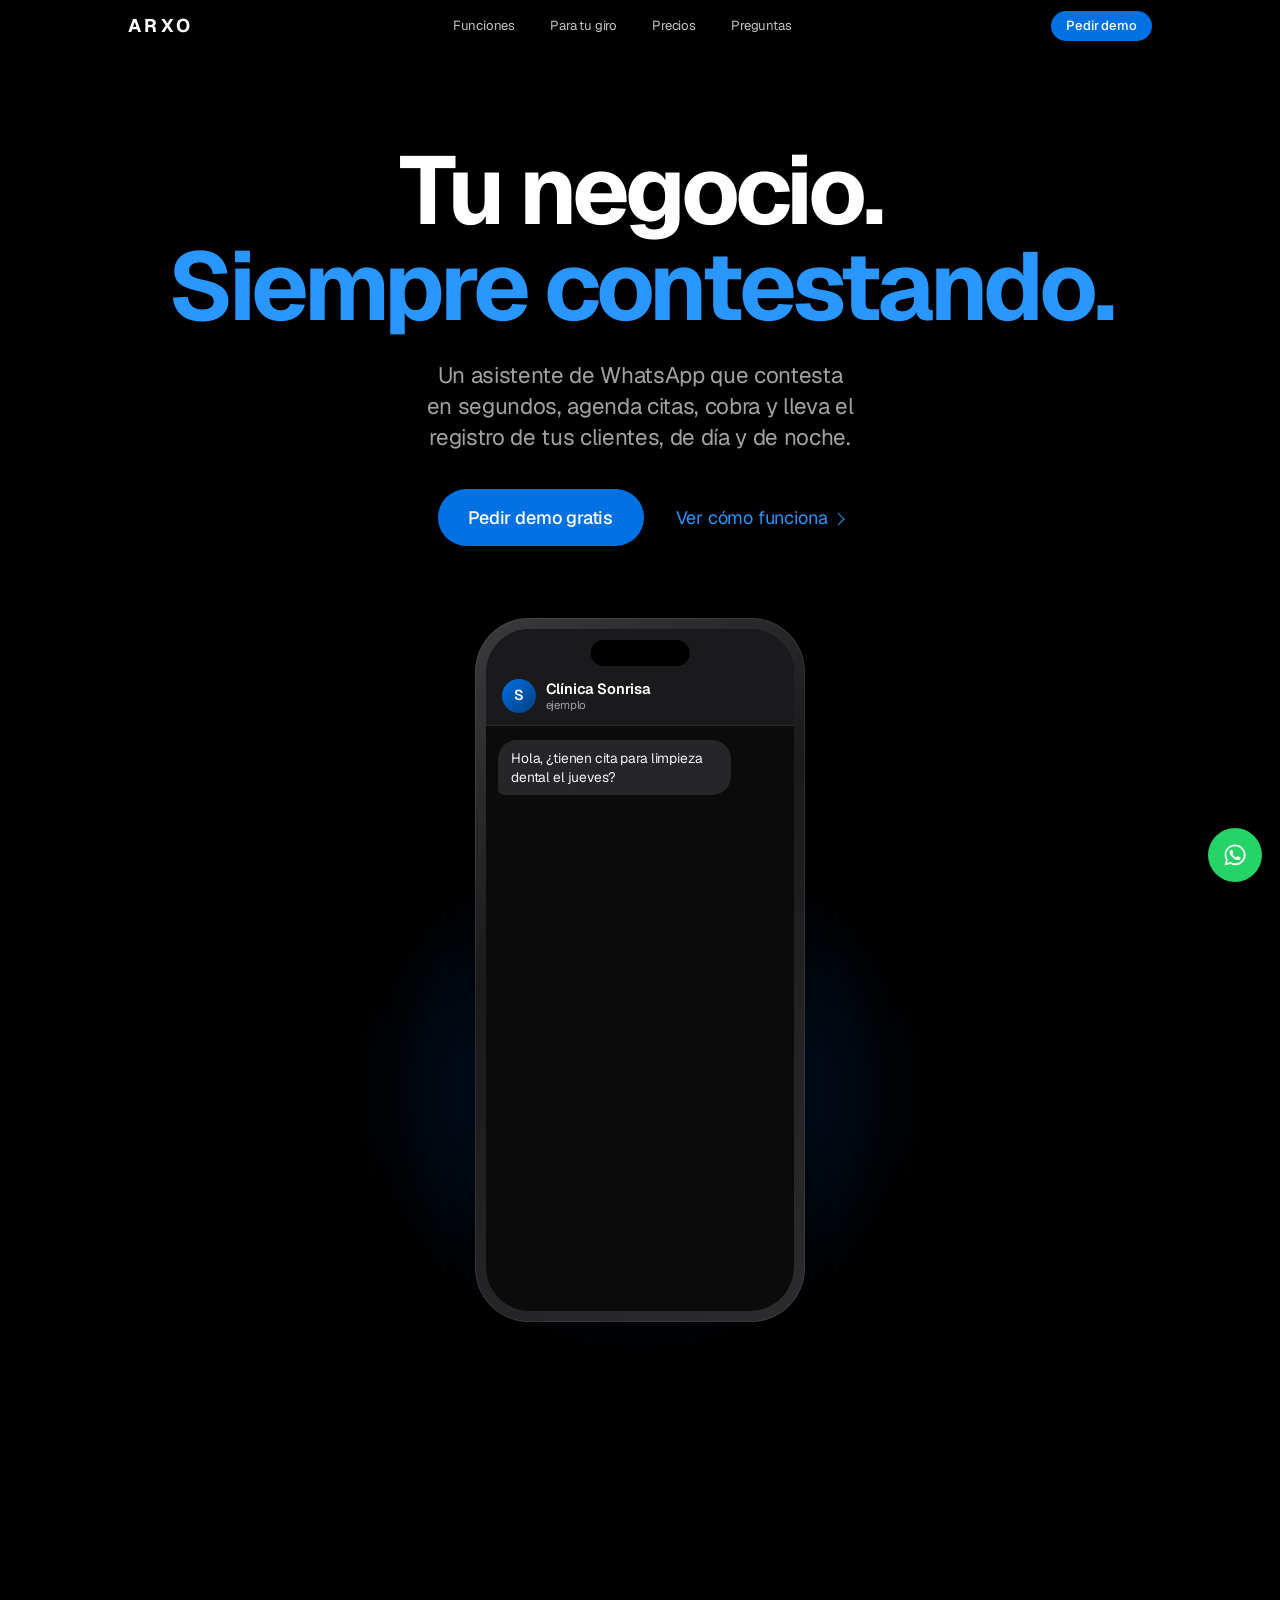
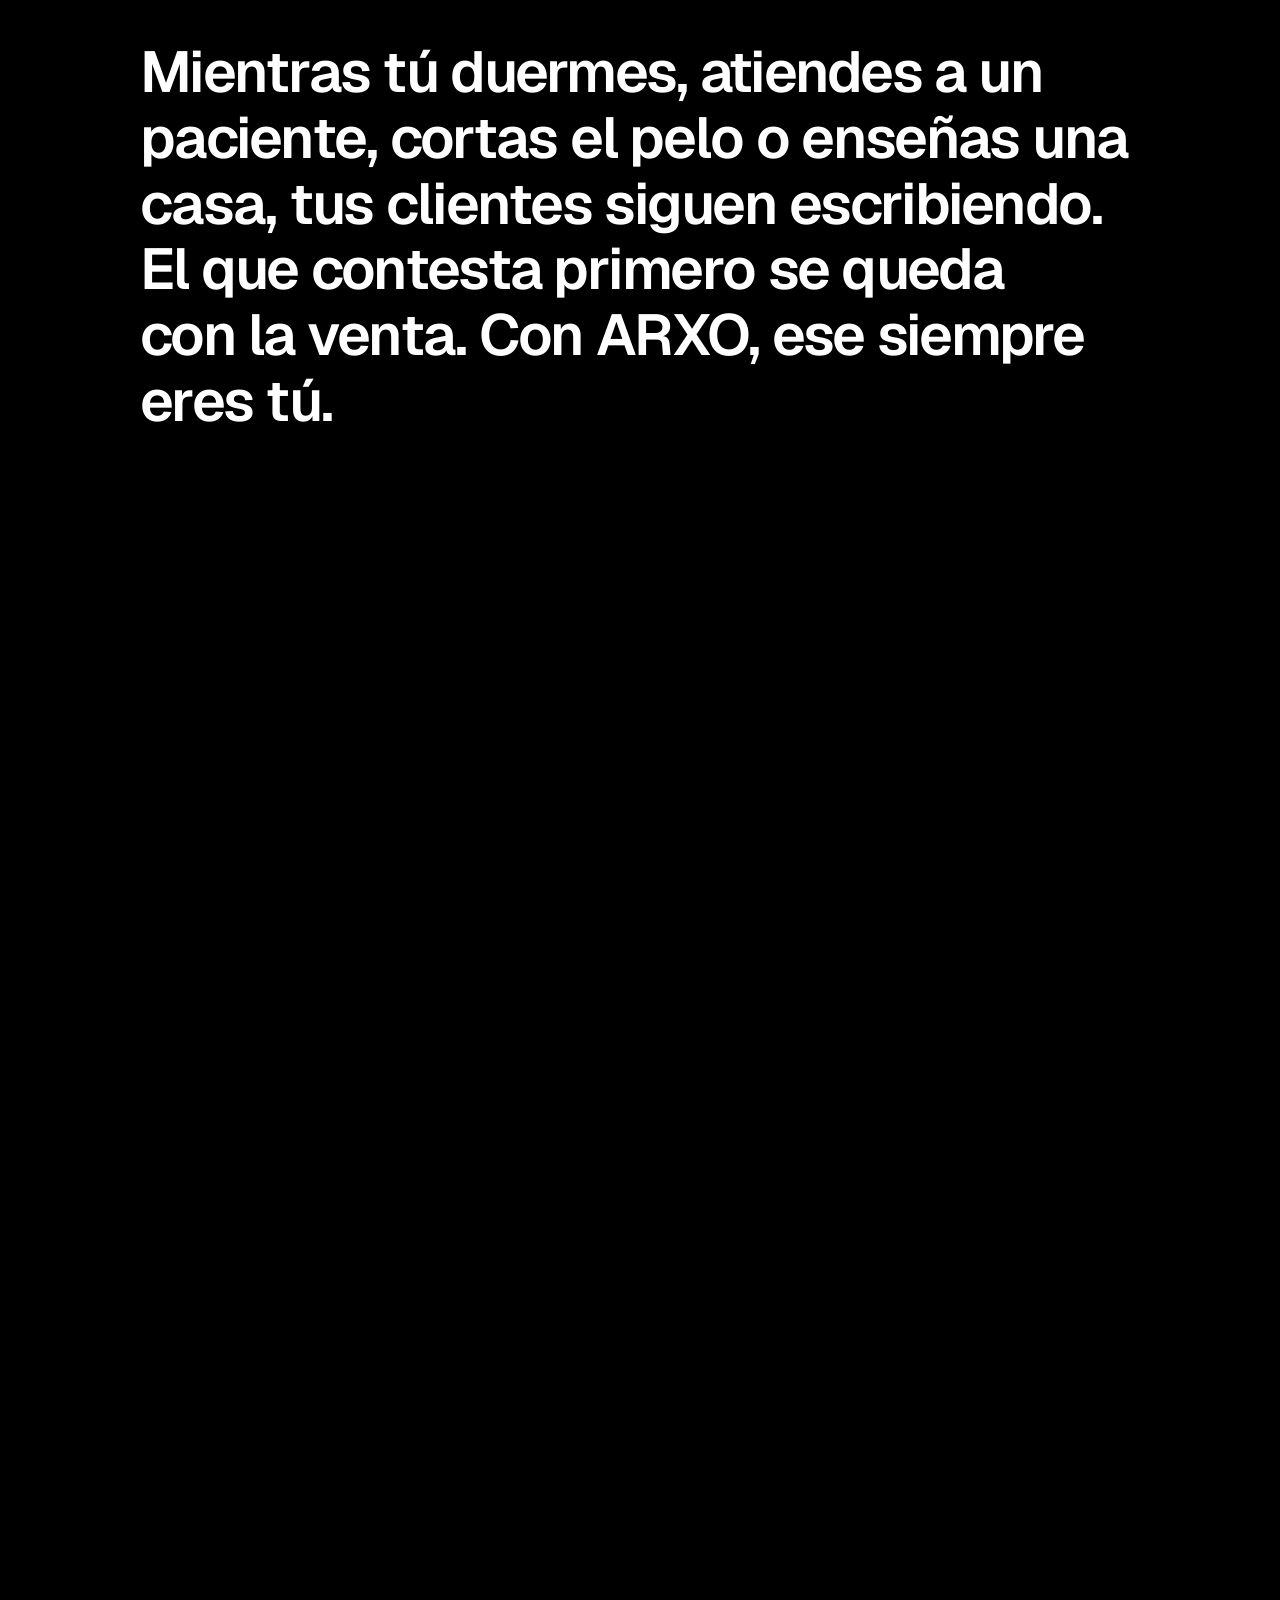
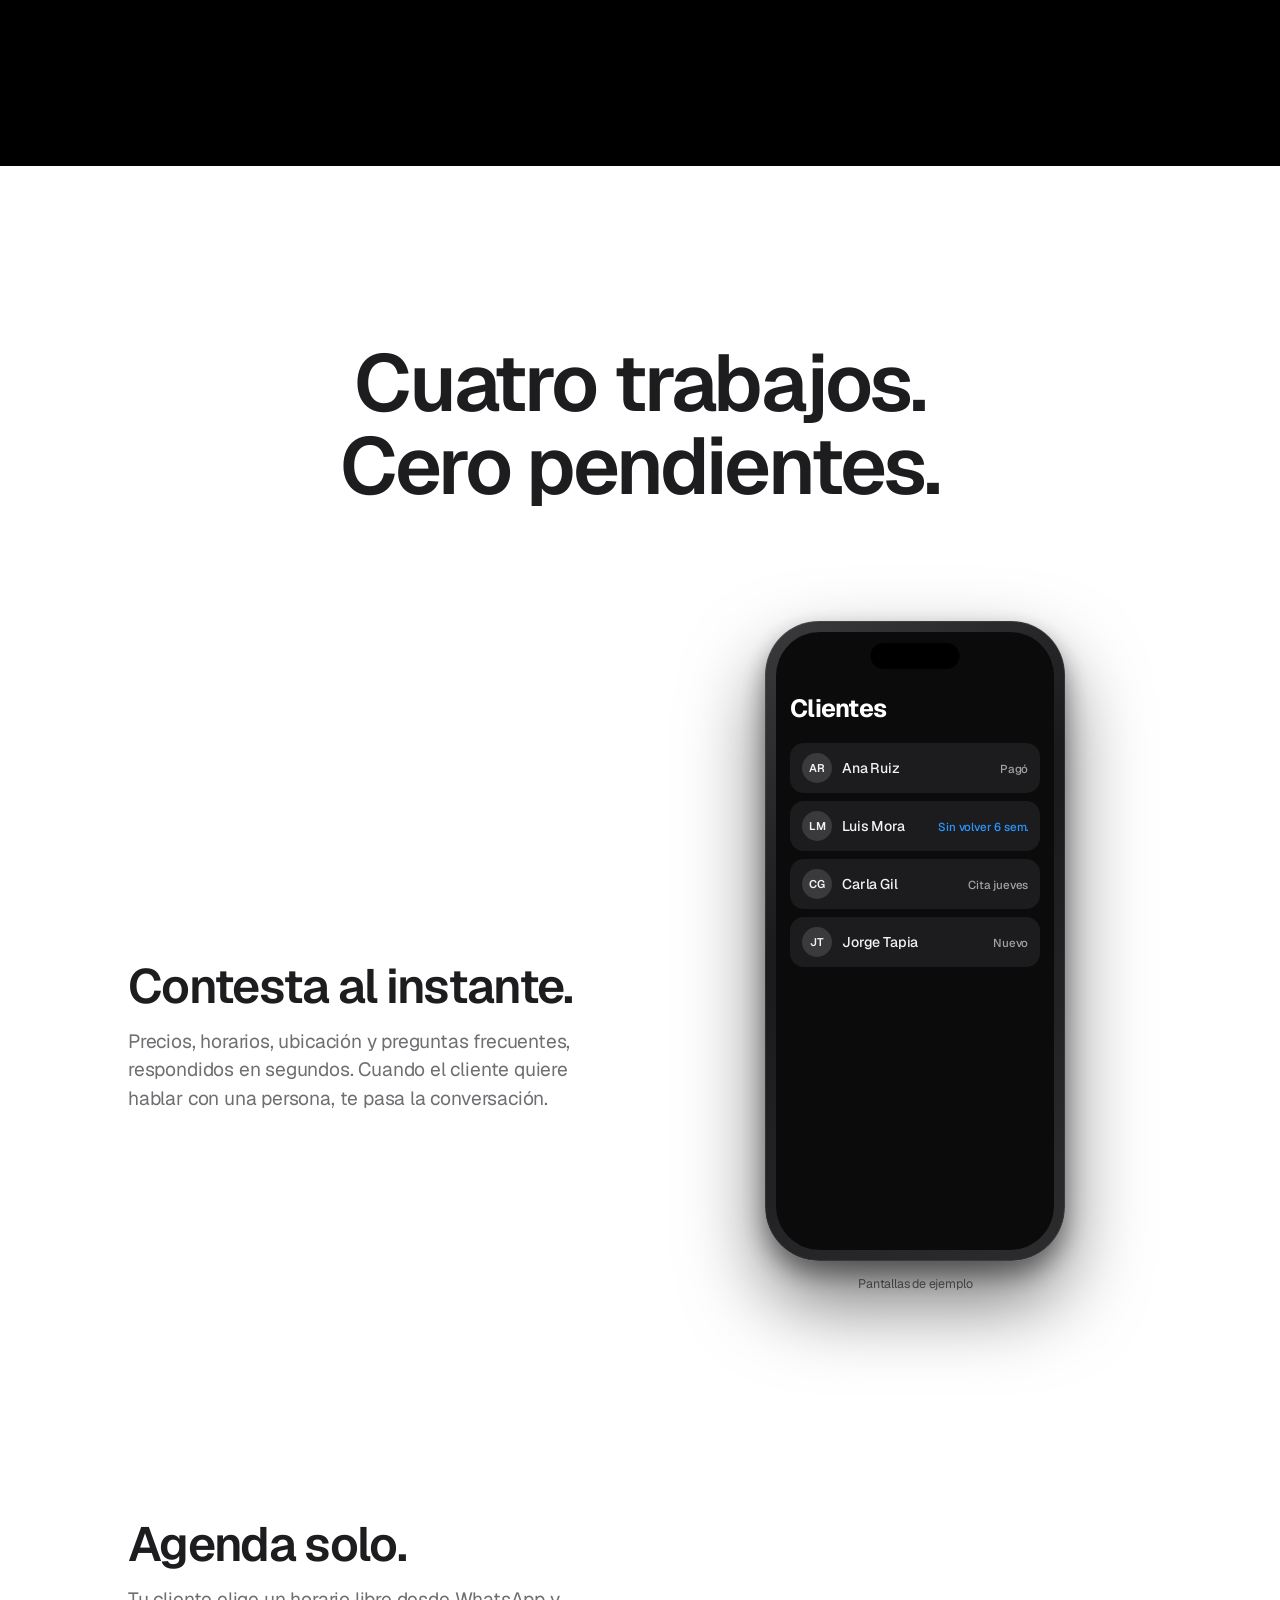
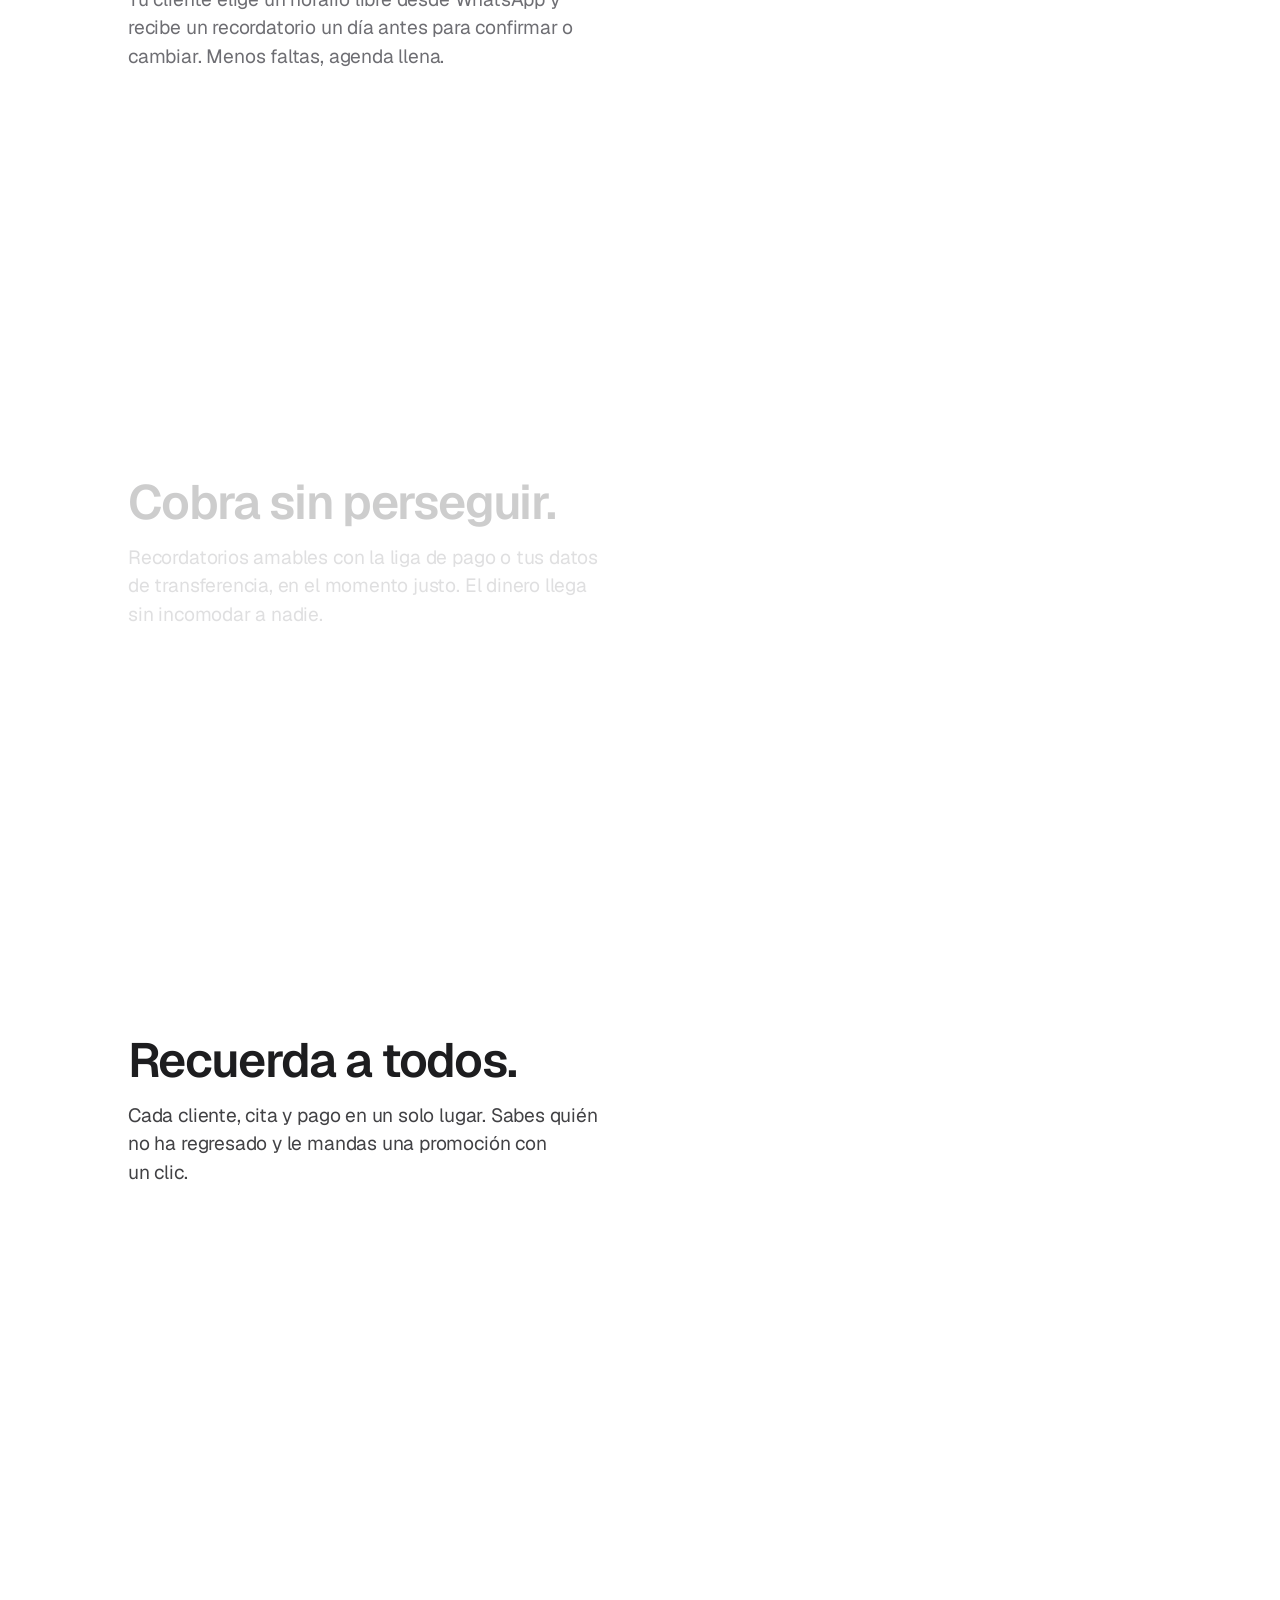
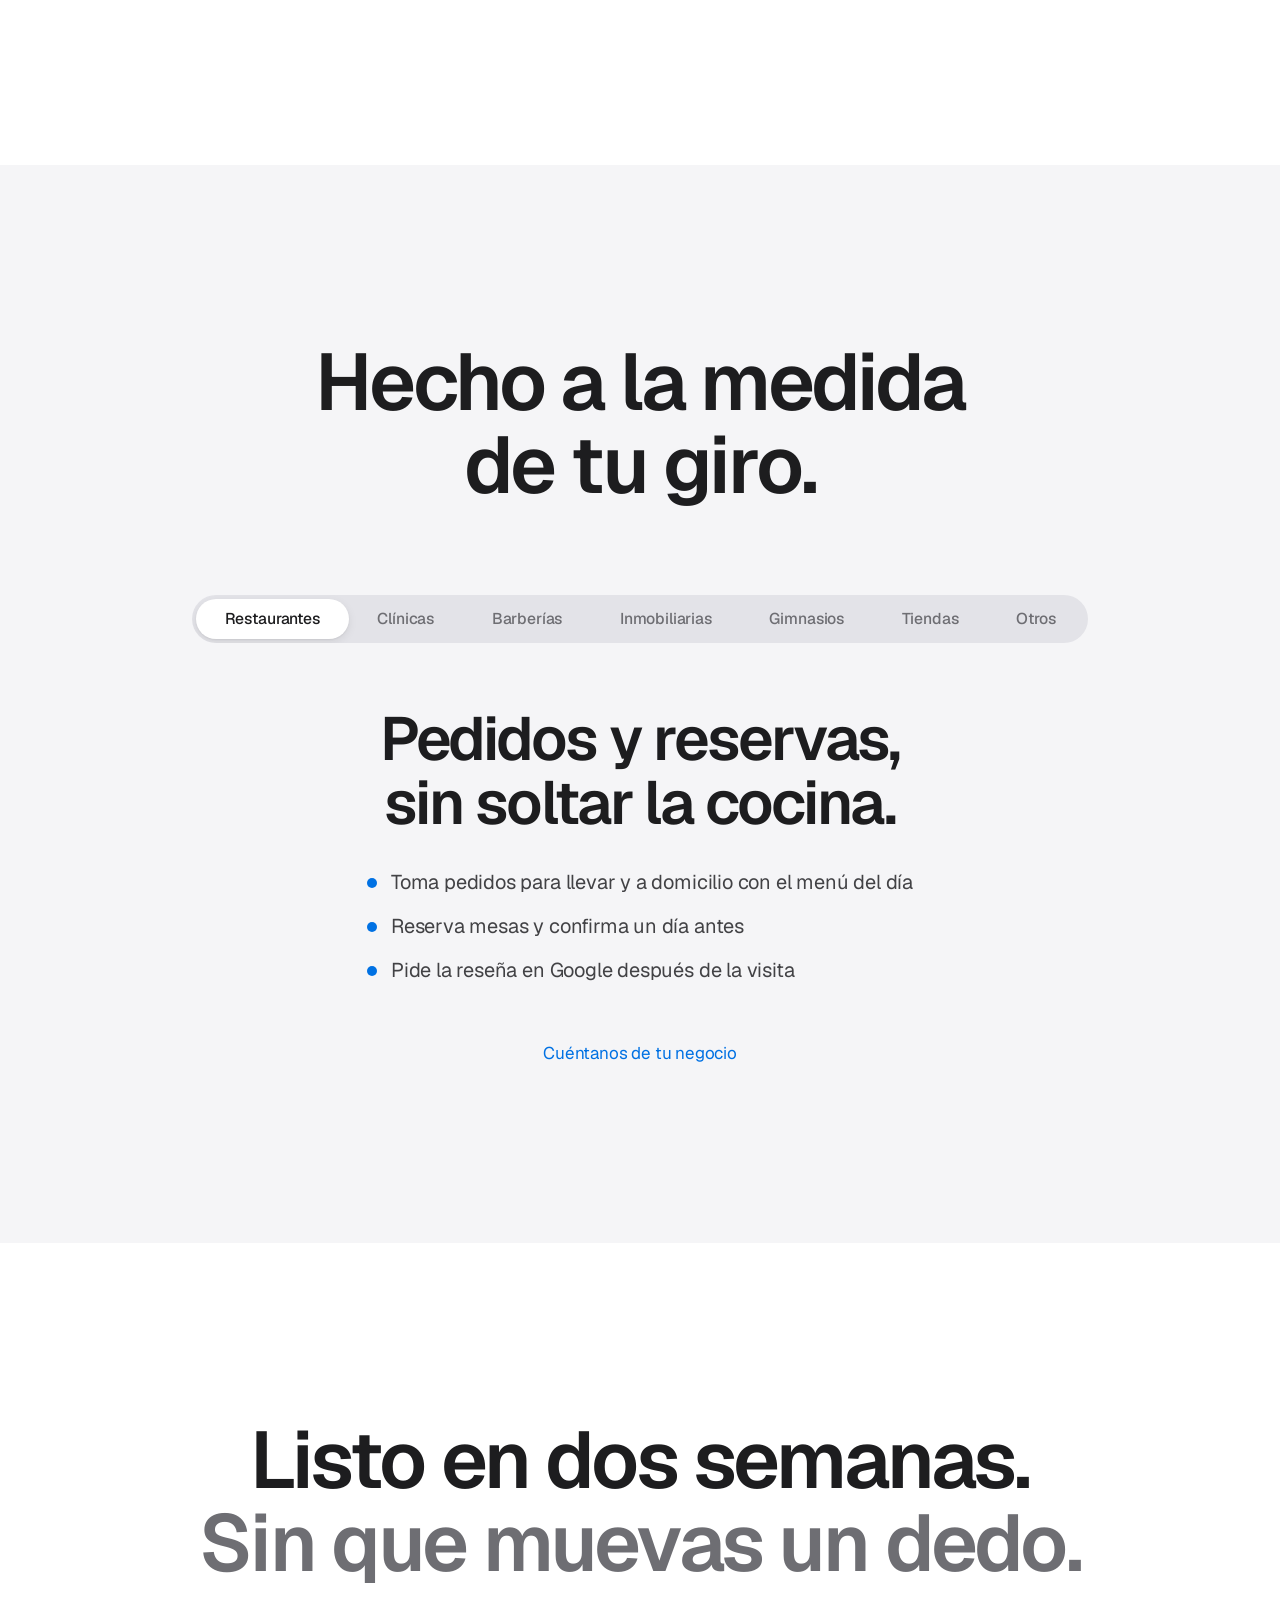
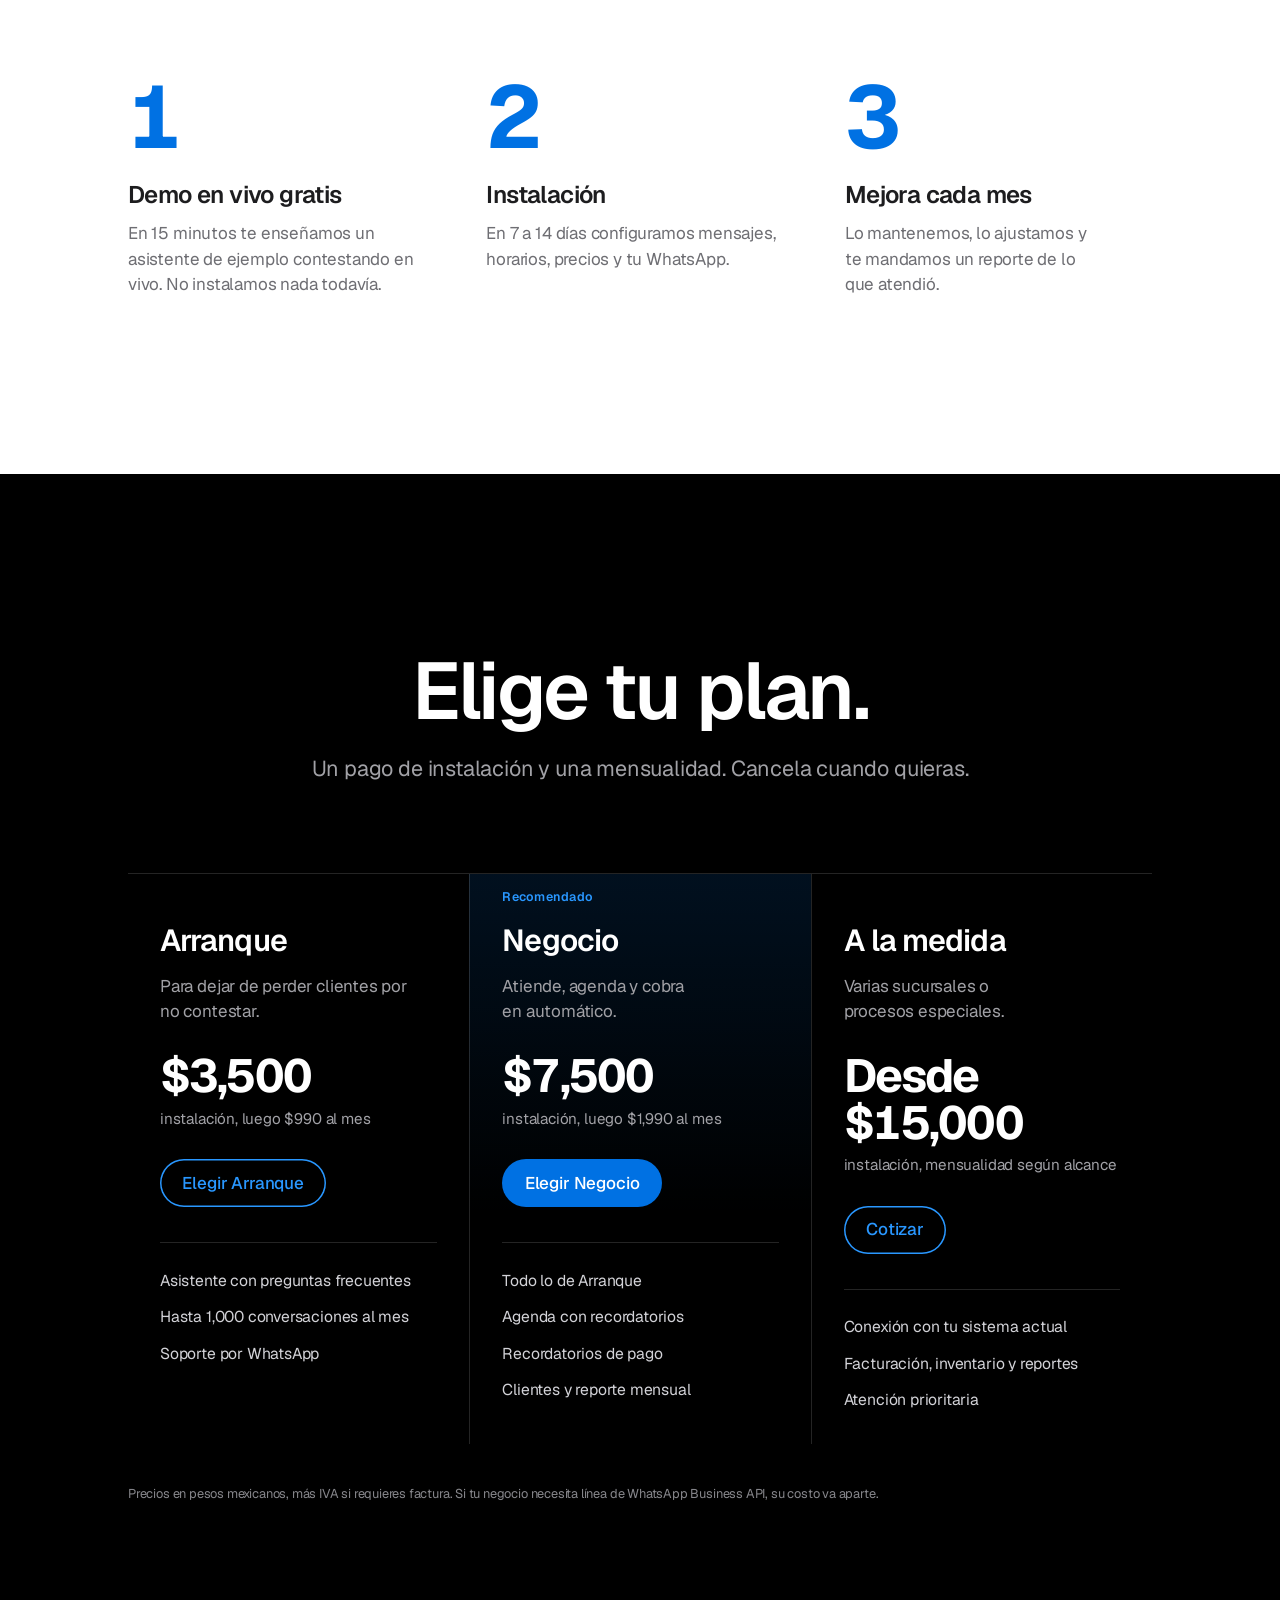
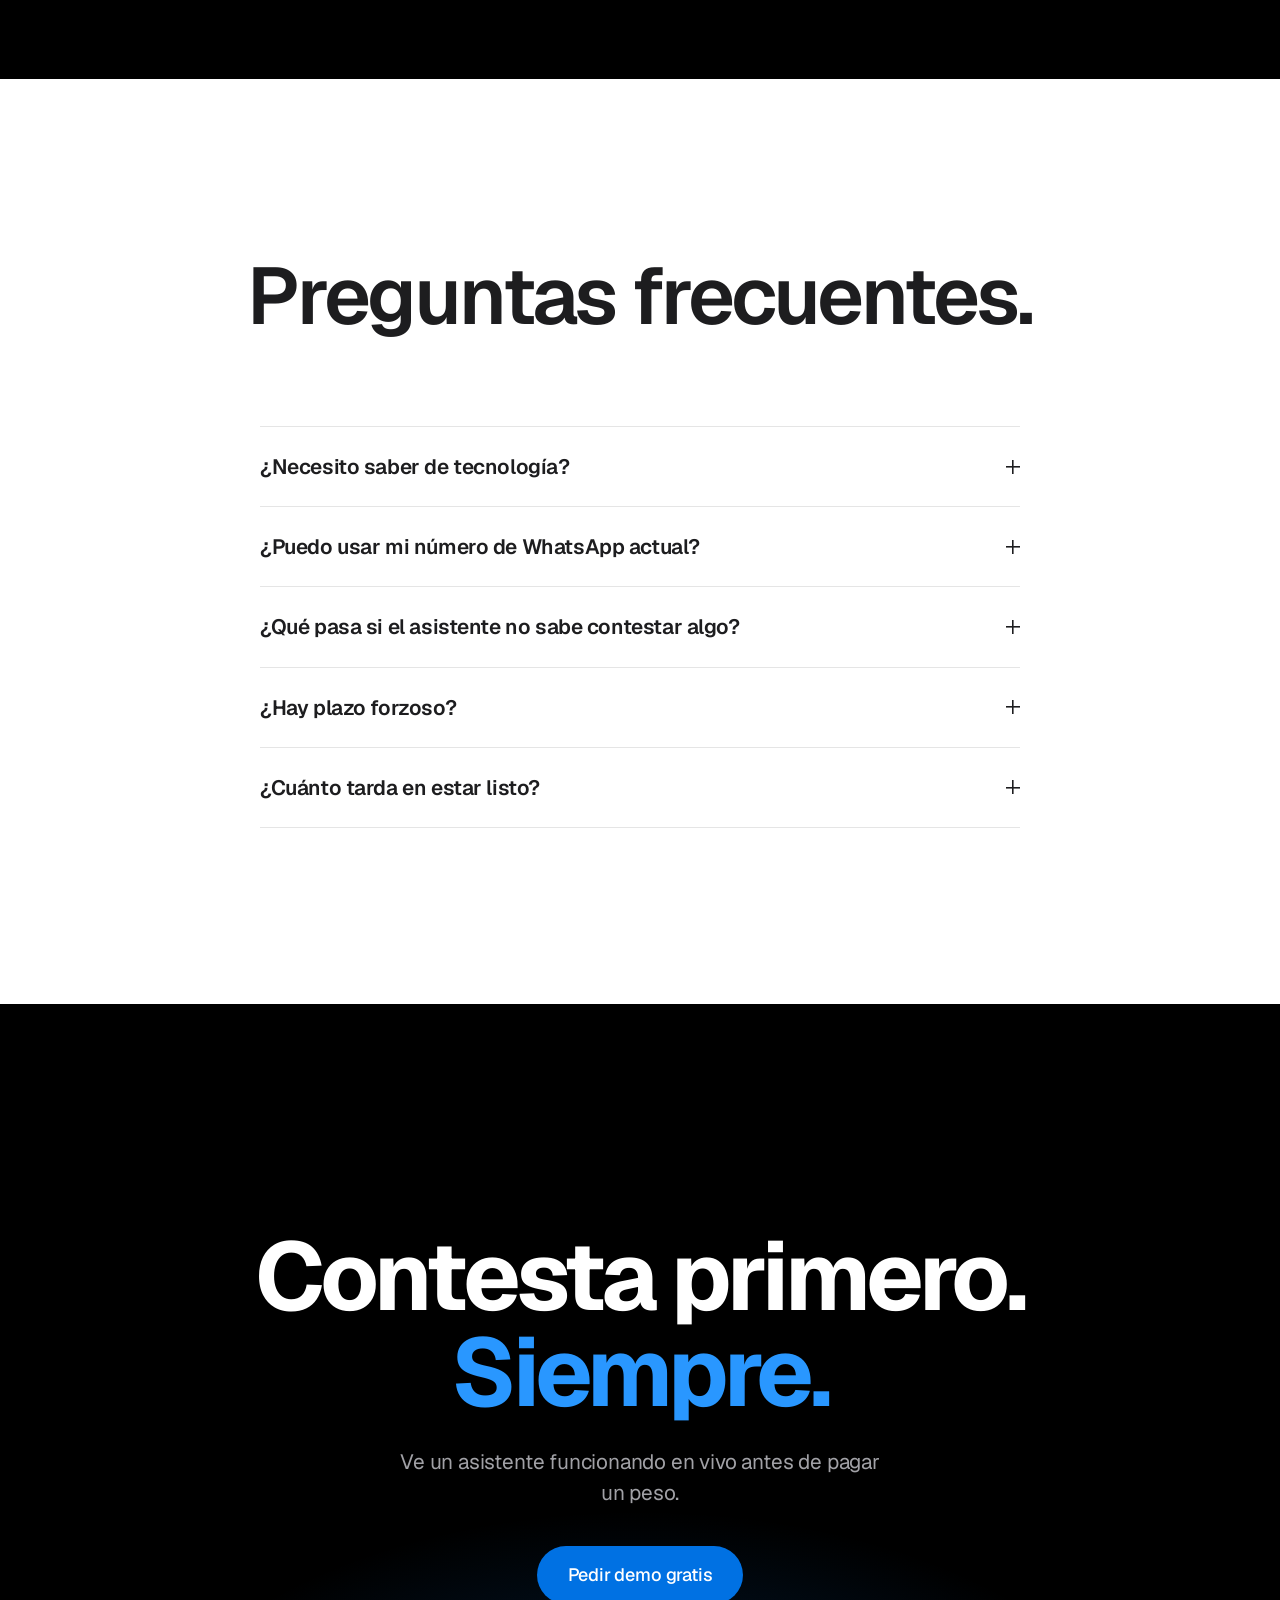
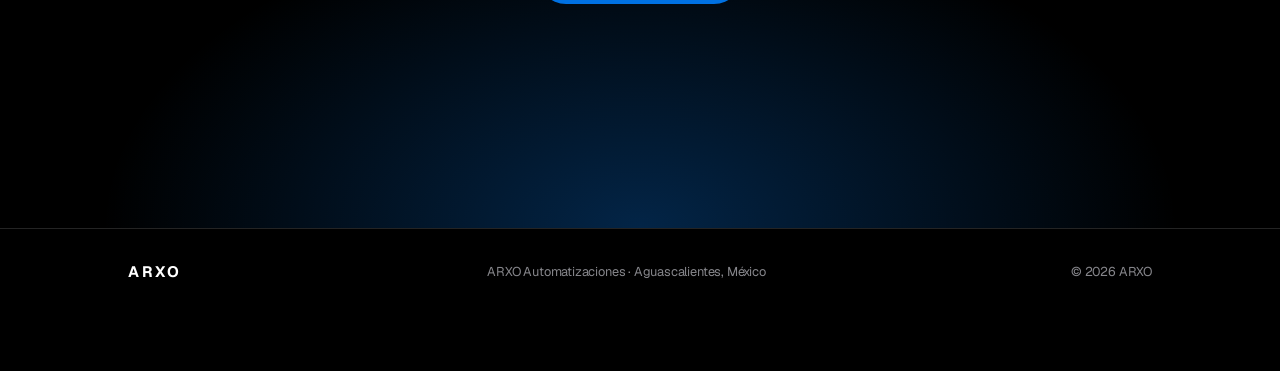
==== index.html @ 11b1fa0c "Agrega la pestaña Otros al selector de giros Co-Authored-By: Claude Opus 5.5 (1M context) <noreply@a" ====
<!doctype html>
<html lang="es-MX">
<head>
  <meta charset="utf-8">
  <meta name="viewport" content="width=device-width, initial-scale=1, viewport-fit=cover">
  <title>ARXO · Tu negocio, siempre contestando</title>
  <meta name="description" content="ARXO instala un asistente de WhatsApp que contesta en segundos, agenda citas, recuerda pagos y lleva el registro de tus clientes. Para restaurantes, clínicas, tiendas, gimnasios y cualquier negocio que atienda por WhatsApp.">
  <meta property="og:title" content="ARXO · Tu negocio, siempre contestando">
  <meta property="og:description" content="Un asistente de WhatsApp que atiende, agenda y cobra por ti, las 24 horas.">
  <meta property="og:type" content="website">
  <meta name="theme-color" content="#000000">
  <link rel="icon" href="data:image/svg+xml,%3Csvg xmlns='http://www.w3.org/2000/svg' viewBox='0 0 64 64'%3E%3Crect width='64' height='64' rx='14' fill='%23000'/%3E%3Cpath d='M19 47 30 17h4l11 30h-6l-2.6-7.4H27.6L25 47zm10.4-12.6h7.2L33 24.2z' fill='%23fff'/%3E%3C/svg%3E">
  <link rel="preload" href="fonts/geist-latin.woff2" as="font" type="font/woff2" crossorigin>
  <link rel="stylesheet" href="styles.css">
  <script>document.documentElement.classList.add("js");</script>
</head>
<body>
  <a class="skip" href="#main">Saltar al contenido</a>

  <header class="nav" id="nav">
    <div class="nav-inner">
      <a href="#" class="wordmark" aria-label="ARXO, inicio">ARXO</a>
      <nav class="nav-links" aria-label="Secciones">
        <a href="#funciones">Funciones</a>
        <a href="#giros">Para tu giro</a>
        <a href="#precios">Precios</a>
        <a href="#preguntas">Preguntas</a>
      </nav>
      <a class="pill pill-sm" data-wa="Hola ARXO, quiero información sobre automatizar mi negocio" href="https://wa.me/524495458788">Pedir demo</a>
    </div>
  </header>

  <main id="main">

    <!-- HERO -->
    <section class="hero" id="hero">
      <div class="hero-copy" data-hero-copy>
        <h1 class="hero-title">
          <span class="line">Tu negocio.</span>
          <span class="line line-blue">Siempre contestando.</span>
        </h1>
        <p class="hero-sub">Un asistente de WhatsApp que contesta en segundos, agenda citas, cobra y lleva el registro de tus clientes, de día y de noche.</p>
        <div class="hero-cta">
          <a class="pill pill-lg" data-wa="Hola ARXO, quiero una demo gratis para mi negocio" href="https://wa.me/524495458788">Pedir demo gratis</a>
          <a class="chev" href="#funciones">Ver cómo funciona</a>
        </div>
      </div>

      <div class="stage" data-hero-stage>
        <div class="halo" aria-hidden="true"></div>
        <div class="device" role="img" aria-label="Conversación de ejemplo: un cliente pide una cita y el asistente la agenda en segundos">
          <div class="device-screen">
            <div class="island" aria-hidden="true"></div>
            <div class="app-bar">
              <span class="avatar" aria-hidden="true">S</span>
              <span class="app-name">Clínica Sonrisa<small>ejemplo</small></span>
            </div>
            <div class="thread" data-live-thread aria-hidden="true">
              <p class="b in" data-step="0">Hola, ¿tienen cita para limpieza dental el jueves?</p>
              <p class="b out" data-step="2">¡Hola! El jueves tengo 10:30, 13:00 y 17:30. ¿Cuál te acomoda?</p>
              <p class="b in" data-step="3">17:30 porfa</p>
              <p class="b out" data-step="5">Listo. Jueves 17:30 con la Dra. López. Te recuerdo un día antes.</p>
              <p class="typing" data-typing><span></span><span></span><span></span></p>
              <p class="stamp" data-step="6">Respondido en 2 segundos · 11:48 p.m.</p>
            </div>
          </div>
        </div>
      </div>
    </section>

    <!-- MANIFIESTO: el texto se enciende al hacer scroll -->
    <section class="manifesto" aria-label="Por qué ARXO">
      <div class="reveal-text"><p data-reveal-text>Mientras tú duermes, atiendes a un paciente, cortas el pelo o enseñas una casa, tus clientes siguen escribiendo. El que contesta primero se queda con la venta. Con ARXO, ese siempre eres tú.</p></div>
    </section>

    <!-- FUNCIONES: scroll con teléfono fijo -->
    <section class="features" id="funciones">
      <header class="section-head fade">
        <h2>Cuatro trabajos.<br>Cero pendientes.</h2>
      </header>

      <div class="scrolly">
        <div class="scrolly-steps">
          <article class="step is-active" data-step-index="0">
            <h3>Contesta al instante.</h3>
            <p>Precios, horarios, ubicación y preguntas frecuentes, respondidos en segundos. Cuando el cliente quiere hablar con una persona, te pasa la conversación.</p>
          </article>
          <article class="step" data-step-index="1">
            <h3>Agenda solo.</h3>
            <p>Tu cliente elige un horario libre desde WhatsApp y recibe un recordatorio un día antes para confirmar o cambiar. Menos faltas, agenda llena.</p>
          </article>
          <article class="step" data-step-index="2">
            <h3>Cobra sin perseguir.</h3>
            <p>Recordatorios amables con la liga de pago o tus datos de transferencia, en el momento justo. El dinero llega sin incomodar a nadie.</p>
          </article>
          <article class="step" data-step-index="3">
            <h3>Recuerda a todos.</h3>
            <p>Cada cliente, cita y pago en un solo lugar. Sabes quién no ha regresado y le mandas una promoción con un clic.</p>
          </article>
        </div>

        <div class="scrolly-stage">
          <div class="device device-sm" role="img" aria-label="Pantallas de ejemplo de cada función">
            <div class="device-screen">
              <div class="island" aria-hidden="true"></div>

              <div class="screen is-active" data-screen="0" aria-hidden="true">
                <p class="screen-title">Mensajes</p>
                <p class="b in">¿Cuánto cuesta la limpieza?</p>
                <p class="b out">$650 e incluye revisión. ¿Te aparto un lugar esta semana?</p>
                <p class="meta"><span class="dot-live"></span>Respondido en 2 s</p>
              </div>

              <div class="screen" data-screen="1" aria-hidden="true">
                <p class="screen-title">Jueves 3</p>
                <ul class="slots">
                  <li>10:30<span>Ocupado</span></li>
                  <li>13:00<span>Libre</span></li>
                  <li class="is-picked">17:30<span>Confirmada</span></li>
                  <li>19:00<span>Libre</span></li>
                </ul>
                <p class="b out small">Recordatorio: mañana a las 17:30 con la Dra. López.</p>
              </div>

              <div class="screen" data-screen="2" aria-hidden="true">
                <p class="screen-title">Pagos</p>
                <p class="b out">Hola Ana, te recuerdo tu pago de ortodoncia de este mes.</p>
                <div class="pay">
                  <span class="pay-amt">$1,200</span>
                  <span class="pay-btn">Pagar ahora</span>
                </div>
                <p class="meta"><span class="dot-live"></span>Pagado · 9:14 a.m.</p>
              </div>

              <div class="screen" data-screen="3" aria-hidden="true">
                <p class="screen-title">Clientes</p>
                <ul class="people">
                  <li><span class="ava">AR</span>Ana Ruiz<em>Pagó</em></li>
                  <li><span class="ava">LM</span>Luis Mora<em class="warn">Sin volver 6 sem.</em></li>
                  <li><span class="ava">CG</span>Carla Gil<em>Cita jueves</em></li>
                  <li><span class="ava">JT</span>Jorge Tapia<em>Nuevo</em></li>
                </ul>
              </div>
            </div>
          </div>
          <p class="stage-note">Pantallas de ejemplo</p>
        </div>
      </div>
      <p class="swipe-hint">Desliza para ver las 4 funciones · Pantallas de ejemplo</p>
    </section>

    <!-- GIROS -->
    <section class="giros" id="giros">
      <header class="section-head fade">
        <h2>Hecho a la medida<br>de tu giro.</h2>
      </header>

      <div class="segmented fade" role="tablist" aria-label="Giros" data-segmented>
        <span class="seg-thumb" aria-hidden="true"></span>
        <button role="tab" id="t-restaurantes" aria-controls="p-restaurantes" aria-selected="true">Restaurantes</button>
        <button role="tab" id="t-clinicas" aria-controls="p-clinicas" aria-selected="false" tabindex="-1">Clínicas</button>
        <button role="tab" id="t-barberias" aria-controls="p-barberias" aria-selected="false" tabindex="-1">Barberías</button>
        <button role="tab" id="t-inmobiliarias" aria-controls="p-inmobiliarias" aria-selected="false" tabindex="-1">Inmobiliarias</button>
        <button role="tab" id="t-gimnasios" aria-controls="p-gimnasios" aria-selected="false" tabindex="-1">Gimnasios</button>
        <button role="tab" id="t-tiendas" aria-controls="p-tiendas" aria-selected="false" tabindex="-1">Tiendas</button>
        <button role="tab" id="t-otros" aria-controls="p-otros" aria-selected="false" tabindex="-1">Otros</button>
      </div>

      <div class="giro-panels">
        <div class="giro" id="p-restaurantes" role="tabpanel" aria-labelledby="t-restaurantes">
          <h3>Pedidos y reservas,<br>sin soltar la cocina.</h3>
          <ul>
            <li>Toma pedidos para llevar y a domicilio con el menú del día</li>
            <li>Reserva mesas y confirma un día antes</li>
            <li>Pide la reseña en Google después de la visita</li>
          </ul>
        </div>
        <div class="giro" id="p-clinicas" role="tabpanel" aria-labelledby="t-clinicas" hidden>
          <h3>Menos faltas.<br>Más pacientes.</h3>
          <ul>
            <li>Agenda con los horarios reales de cada doctor</li>
            <li>Recordatorio 24 horas antes para confirmar o reagendar</li>
            <li>Seguimiento después de la consulta</li>
          </ul>
        </div>
        <div class="giro" id="p-barberias" role="tabpanel" aria-labelledby="t-barberias" hidden>
          <h3>La silla,<br>siempre ocupada.</h3>
          <ul>
            <li>Apartan lugar con su barbero favorito desde WhatsApp</li>
            <li>Aviso cuando se libera un lugar</li>
            <li>"Ya te toca corte" a las tres semanas</li>
          </ul>
        </div>
        <div class="giro" id="p-inmobiliarias" role="tabpanel" aria-labelledby="t-inmobiliarias" hidden>
          <h3>Ningún prospecto<br>se enfría.</h3>
          <ul>
            <li>Respuesta inmediata a leads de portales y Facebook</li>
            <li>Pregunta presupuesto, zona y tipo de crédito</li>
            <li>Agenda visitas en el calendario del asesor</li>
          </ul>
        </div>
        <div class="giro" id="p-gimnasios" role="tabpanel" aria-labelledby="t-gimnasios" hidden>
          <h3>Más inscritos.<br>Menos bajas.</h3>
          <ul>
            <li>Contesta horarios, clases y precios al instante</li>
            <li>Recuerda la mensualidad antes de que venza</li>
            <li>Escribe a quien dejó de venir para que regrese</li>
          </ul>
        </div>
        <div class="giro" id="p-tiendas" role="tabpanel" aria-labelledby="t-tiendas" hidden>
          <h3>Vende aunque<br>esté cerrado.</h3>
          <ul>
            <li>Enseña catálogo, precios y existencias</li>
            <li>Toma el pedido y manda la liga de pago</li>
            <li>Avisa cuando llega lo que el cliente buscaba</li>
          </ul>
        </div>
        <div class="giro" id="p-otros" role="tabpanel" aria-labelledby="t-otros" hidden>
          <h3>Si te escriben,<br>te sirve.</h3>
          <ul>
            <li>Talleres, escuelas, hoteles, spas, despachos y más</li>
            <li>Lo armamos con tus preguntas, precios y horarios</li>
            <li>Tú nos cuentas cómo trabajas y nosotros lo automatizamos</li>
          </ul>
        </div>
      </div>
      <p class="giro-more fade"><a data-wa="Hola ARXO, tengo un negocio de otro giro y quiero automatizarlo" href="https://wa.me/524495458788">Cuéntanos de tu negocio</a></p>
    </section>

    <!-- CÓMO FUNCIONA -->
    <section class="how">
      <header class="section-head fade">
        <h2>Listo en dos semanas.<br><span class="muted">Sin que muevas un dedo.</span></h2>
      </header>
      <ol class="how-list">
        <li class="fade"><span class="how-n">1</span><h3>Demo en vivo gratis</h3><p>En 15 minutos te enseñamos un asistente de ejemplo contestando en vivo. No instalamos nada todavía.</p></li>
        <li class="fade"><span class="how-n">2</span><h3>Instalación</h3><p>En 7 a 14 días configuramos mensajes, horarios, precios y tu WhatsApp.</p></li>
        <li class="fade"><span class="how-n">3</span><h3>Mejora cada mes</h3><p>Lo mantenemos, lo ajustamos y te mandamos un reporte de lo que atendió.</p></li>
      </ol>
    </section>

    <!-- PRECIOS -->
    <section class="pricing" id="precios">
      <header class="section-head fade">
        <h2>Elige tu plan.</h2>
        <p class="section-sub">Un pago de instalación y una mensualidad. Cancela cuando quieras.</p>
      </header>
      <div class="plans">
        <article class="plan fade">
          <h3>Arranque</h3>
          <p class="plan-for">Para dejar de perder clientes por no contestar.</p>
          <p class="plan-price">$3,500</p>
          <p class="plan-then">instalación, luego $990 al mes</p>
          <a class="pill pill-outline" data-wa="Hola ARXO, me interesa el plan Arranque" href="https://wa.me/524495458788">Elegir Arranque</a>
          <ul class="plan-list">
            <li>Asistente con preguntas frecuentes</li>
            <li>Hasta 1,000 conversaciones al mes</li>
            <li>Soporte por WhatsApp</li>
          </ul>
        </article>
        <article class="plan plan-hl fade">
          <p class="plan-badge">Recomendado</p>
          <h3>Negocio</h3>
          <p class="plan-for">Atiende, agenda y cobra en automático.</p>
          <p class="plan-price">$7,500</p>
          <p class="plan-then">instalación, luego $1,990 al mes</p>
          <a class="pill" data-wa="Hola ARXO, me interesa el plan Negocio" href="https://wa.me/524495458788">Elegir Negocio</a>
          <ul class="plan-list">
            <li>Todo lo de Arranque</li>
            <li>Agenda con recordatorios</li>
            <li>Recordatorios de pago</li>
            <li>Clientes y reporte mensual</li>
          </ul>
        </article>
        <article class="plan fade">
          <h3>A la medida</h3>
          <p class="plan-for">Varias sucursales o procesos especiales.</p>
          <p class="plan-price">Desde $15,000</p>
          <p class="plan-then">instalación, mensualidad según alcance</p>
          <a class="pill pill-outline" data-wa="Hola ARXO, quiero cotizar un proyecto a la medida" href="https://wa.me/524495458788">Cotizar</a>
          <ul class="plan-list">
            <li>Conexión con tu sistema actual</li>
            <li>Facturación, inventario y reportes</li>
            <li>Atención prioritaria</li>
          </ul>
        </article>
      </div>
      <p class="fine">Precios en pesos mexicanos, más IVA si requieres factura. Si tu negocio necesita línea de WhatsApp Business API, su costo va aparte.</p>
    </section>

    <!-- PREGUNTAS -->
    <section class="faq" id="preguntas">
      <header class="section-head fade">
        <h2>Preguntas frecuentes.</h2>
      </header>
      <div class="faq-list fade">
        <details>
          <summary>¿Necesito saber de tecnología?</summary>
          <div class="faq-a"><p>No. Nosotros instalamos y mantenemos todo. Tú solo nos cuentas cómo trabaja tu negocio.</p></div>
        </details>
        <details>
          <summary>¿Puedo usar mi número de WhatsApp actual?</summary>
          <div class="faq-a"><p>En la mayoría de los casos sí. En la demo revisamos tu número y te decimos la mejor opción.</p></div>
        </details>
        <details>
          <summary>¿Qué pasa si el asistente no sabe contestar algo?</summary>
          <div class="faq-a"><p>Te pasa la conversación a ti o a tu equipo en ese momento, para que nadie se quede sin respuesta.</p></div>
        </details>
        <details>
          <summary>¿Hay plazo forzoso?</summary>
          <div class="faq-a"><p>No. La mensualidad es mes a mes y puedes cancelar cuando quieras.</p></div>
        </details>
        <details>
          <summary>¿Cuánto tarda en estar listo?</summary>
          <div class="faq-a"><p>Entre 7 y 14 días, según el plan y qué tan rápido nos compartas la información de tu negocio.</p></div>
        </details>
      </div>
    </section>

    <!-- CIERRE -->
    <section class="closer">
      <div class="closer-inner fade">
        <h2>Contesta primero.<br><span class="line-blue">Siempre.</span></h2>
        <p>Ve un asistente funcionando en vivo antes de pagar un peso.</p>
        <a class="pill pill-lg" data-wa="Hola ARXO, quiero agendar mi demo gratis" href="https://wa.me/524495458788">Pedir demo gratis</a>
      </div>
    </section>
  </main>

  <footer class="footer">
    <div class="footer-inner">
      <span class="wordmark">ARXO</span>
      <p>ARXO Automatizaciones · Aguascalientes, México</p>
      <p>© <span id="year">2026</span> ARXO</p>
    </div>
  </footer>

  <a class="wa-float" data-wa="Hola ARXO, quiero información" href="https://wa.me/524495458788" aria-label="Escríbenos por WhatsApp">
    <svg viewBox="0 0 32 32" width="26" height="26" aria-hidden="true"><path fill="currentColor" d="M16 3C9 3 3.3 8.6 3.3 15.6c0 2.2.6 4.4 1.7 6.3L3.2 29l7.3-1.9c1.8 1 3.9 1.5 5.9 1.5 7 0 12.7-5.7 12.7-12.6S23 3 16 3zm0 23.2c-1.9 0-3.8-.5-5.4-1.5l-.4-.2-4.3 1.1 1.2-4.2-.3-.4c-1.1-1.7-1.6-3.6-1.6-5.5C5.2 9.8 10 5.1 16 5.1s10.8 4.7 10.8 10.5S22 26.2 16 26.2zm5.9-7.8c-.3-.2-1.9-.9-2.2-1-.3-.1-.5-.2-.7.2-.2.3-.8 1-1 1.2-.2.2-.4.2-.7.1-.3-.2-1.4-.5-2.6-1.6-1-.9-1.6-1.9-1.8-2.2-.2-.3 0-.5.1-.7l.5-.6c.2-.2.2-.4.3-.6.1-.2 0-.4 0-.6l-1-2.4c-.3-.6-.5-.5-.7-.5h-.6c-.2 0-.6.1-.9.4-.3.3-1.2 1.1-1.2 2.8s1.2 3.2 1.4 3.5c.2.2 2.4 3.6 5.8 5 .8.3 1.4.5 1.9.7.8.3 1.5.2 2.1.1.6-.1 1.9-.8 2.2-1.5.3-.7.3-1.4.2-1.5-.1-.2-.3-.3-.6-.4z"/></svg>
  </a>

  <script src="script.js"></script>
</body>
</html>
---- styles.css ----
/* Geist (SIL Open Font License), servida desde /fonts */
@font-face { font-family: "Geist"; font-style: normal; font-weight: 100 900; font-display: swap; src: url(fonts/geist-latin.woff2) format("woff2"); unicode-range: U+0000-00FF, U+0131, U+0152-0153, U+02BB-02BC, U+02C6, U+02DA, U+02DC, U+0304, U+0308, U+0329, U+2000-206F, U+20AC, U+2122, U+2191, U+2193, U+2212, U+2215, U+FEFF, U+FFFD; }

:root {
  --black: #000;
  --ink: #1D1D1F;
  --graphite: #2A2A2D;
  --white: #FFF;
  --mist: #F5F5F7;
  --gray-on-dark: #A1A1A6;
  --gray-on-light: #6E6E73;
  --line-dark: rgb(255 255 255 / .14);
  --line-light: rgb(0 0 0 / .1);
  --blue: #0071E3;
  --blue-bright: #2997FF;
  --blue-press: #0058B0;
  --ease-out: cubic-bezier(.23, 1, .32, 1);
  --ease-in-out: cubic-bezier(.77, 0, .175, 1);
  --font: "Geist", -apple-system, BlinkMacSystemFont, "SF Pro Text", "Segoe UI", Roboto, sans-serif;
  --section: clamp(6rem, 14vw, 11rem);
}

* { box-sizing: border-box; }
html { background: var(--black); scrollbar-color: #3A3A3C var(--black); }
body {
  margin: 0;
  background: var(--black);
  color: var(--white);
  font-family: var(--font);
  font-size: 1.0625rem;
  line-height: 1.5;
  letter-spacing: -.011em;
  -webkit-font-smoothing: antialiased;
  text-rendering: optimizeLegibility;
  caret-color: var(--blue);
}
::selection { background: var(--blue); color: #fff; }
h1, h2, h3, p { margin: 0; }
h1, h2, h3 { font-weight: 600; text-wrap: balance; }
p, li, dd, summary { text-wrap: pretty; }
a { color: var(--blue-bright); text-decoration: none; }
a:hover { text-decoration: underline; text-underline-offset: .18em; }
:focus-visible { outline: 2px solid var(--blue); outline-offset: 3px; border-radius: 8px; }
.skip { position: absolute; left: 1rem; top: -4rem; z-index: 60; padding: .6rem 1rem; border-radius: 999px; background: var(--white); color: var(--black); }
.skip:focus { top: 1rem; }
.muted { color: var(--gray-on-light); }
.line-blue { color: var(--blue-bright); }

/* Pills */
.pill {
  display: inline-flex; align-items: center; justify-content: center;
  min-height: 44px; padding: .7rem 1.4rem; border-radius: 999px;
  background: var(--blue); color: #fff; font-weight: 500; font-size: 1.0625rem; letter-spacing: -.01em;
  transition: background-color .2s ease, transform .16s var(--ease-out);
}
.pill:hover { background: #0062C4; text-decoration: none; }
.pill:active { transform: scale(.97); background: var(--blue-press); }
.pill-sm { min-height: 30px; padding: .3rem .95rem; font-size: .82rem; }
.pill-lg { min-height: 52px; padding: .95rem 1.9rem; font-size: 1.125rem; }
.pill-outline { background: transparent; color: var(--blue-bright); box-shadow: inset 0 0 0 1.5px var(--blue-bright); }
.pill-outline:hover { background: rgb(41 151 255 / .1); }
.chev { font-size: 1.125rem; color: var(--blue-bright); }
.chev::after { content: ""; display: inline-block; width: .42em; height: .42em; margin-left: .35em; border: solid currentColor; border-width: 1.6px 1.6px 0 0; transform: translateY(-.08em) rotate(45deg); transition: transform .2s var(--ease-out); }
.chev:hover::after { transform: translate(.2em, -.08em) rotate(45deg); }

/* Nav: translucent material */
.nav { position: fixed; inset: 0 0 auto; z-index: 40; height: 52px; background: rgb(0 0 0 / .86); backdrop-filter: saturate(180%) blur(20px); -webkit-backdrop-filter: saturate(180%) blur(20px); transition: background-color .3s ease; }
.nav::after { content: ""; position: absolute; inset: auto 0 0; height: 1px; background: var(--line-dark); opacity: 0; transition: opacity .3s ease; }
.nav.is-scrolled::after { opacity: 1; }
.nav-inner { display: flex; align-items: center; justify-content: space-between; gap: 1rem; width: min(1024px, 100% - 32px); height: 100%; margin-inline: auto; }
.wordmark { font-weight: 700; font-size: 1.15rem; letter-spacing: .18em; color: var(--white); }
.wordmark:hover { text-decoration: none; }
.nav-links { display: flex; gap: 2.2rem; }
.nav-links a { color: #E8E8ED; font-size: .82rem; opacity: .85; transition: opacity .2s ease; }
.nav-links a:hover { opacity: 1; text-decoration: none; }

/* Sections */
.section-head { text-align: center; padding-inline: 16px; margin-bottom: clamp(3rem, 7vw, 5.5rem); }
.section-head h2 { font-size: clamp(2.5rem, 6.4vw, 5rem); line-height: 1.04; letter-spacing: -.035em; }
.section-sub { margin-top: 1.2rem; font-size: clamp(1.1rem, 1.8vw, 1.35rem); color: var(--gray-on-light); text-wrap: balance; }

/* HERO */
.hero { position: relative; min-height: 100svh; padding: calc(52px + clamp(4rem, 10vh, 7rem)) 16px 0; overflow: clip; text-align: center; }
.hero-copy { position: relative; z-index: 2; max-width: 980px; margin-inline: auto; will-change: transform, opacity, filter; }
.hero-title { font-size: clamp(3rem, 9vw, 6rem); line-height: 1; letter-spacing: -.045em; font-weight: 700; }
.hero-title .line { display: block; }
.hero-sub { max-width: 34rem; margin: 1.6rem auto 0; font-size: clamp(1.15rem, 2vw, 1.4rem); line-height: 1.4; color: var(--gray-on-dark); letter-spacing: -.015em; text-wrap: balance; }
.hero-cta { display: flex; flex-wrap: wrap; justify-content: center; align-items: center; gap: 1rem 2rem; margin-top: 2.2rem; }

.js .hero-title .line, .js .hero-sub, .js .hero-cta { opacity: 0; transform: translateY(24px); filter: blur(10px); }
.is-loaded .hero-title .line, .is-loaded .hero-sub, .is-loaded .hero-cta { opacity: 1; transform: none; filter: none; transition: opacity 1.1s var(--ease-out), transform 1.1s var(--ease-out), filter 1.1s var(--ease-out); }
.is-loaded .hero-title .line:nth-child(2) { transition-delay: .12s; }
.is-loaded .hero-sub { transition-delay: .28s; }
.is-loaded .hero-cta { transition-delay: .4s; }

.stage { position: relative; display: grid; place-items: center; margin-top: clamp(3rem, 8vh, 5rem); padding-bottom: 4rem; will-change: transform; }
.halo { position: absolute; top: 12%; width: min(760px, 120vw); aspect-ratio: 1; border-radius: 50%; background: radial-gradient(closest-side, rgb(10 132 255 / .38), rgb(10 132 255 / .12) 45%, transparent 72%); filter: blur(20px); pointer-events: none; }
.js .stage .device { opacity: 0; transform: translateY(80px) scale(.92); }
.is-loaded .stage .device { opacity: 1; transform: none; transition: opacity 1.4s var(--ease-out) .35s, transform 1.6s var(--ease-out) .35s; }

/* Device */
.device {
  position: relative; z-index: 1; width: min(330px, 78vw); aspect-ratio: 9 / 19.2;
  padding: 11px; border-radius: 54px;
  background: linear-gradient(145deg, #3A3A3D, #1A1A1C 40%, #2C2C2F);
  box-shadow: 0 0 0 1px rgb(255 255 255 / .08) inset, 0 40px 80px rgb(0 0 0 / .55), 0 12px 24px rgb(0 0 0 / .4);
}
.device-screen { position: relative; height: 100%; border-radius: 44px; overflow: hidden; background: #0B0B0C; display: flex; flex-direction: column; text-align: left; }
.island { position: absolute; top: 11px; left: 50%; width: 32%; height: 26px; transform: translateX(-50%); border-radius: 20px; background: #000; z-index: 3; }
.app-bar { display: flex; align-items: center; gap: .6rem; padding: 50px 16px 12px; border-bottom: 1px solid rgb(255 255 255 / .08); background: rgb(28 28 30 / .9); }
.avatar { display: grid; place-items: center; width: 34px; height: 34px; border-radius: 50%; background: linear-gradient(135deg, #0071E3, #003E80); font-weight: 600; font-size: .9rem; }
.app-name { display: flex; flex-direction: column; font-weight: 600; font-size: .92rem; line-height: 1.2; }
.app-name small { font-weight: 400; font-size: .72rem; color: var(--gray-on-dark); }
.thread { flex: 1; display: flex; flex-direction: column; justify-content: flex-start; gap: 8px; padding: 14px 12px 18px; }
.b { max-width: 82%; padding: 9px 13px; border-radius: 19px; font-size: .86rem; line-height: 1.35; letter-spacing: -.01em; }
.b.in { align-self: flex-start; background: #262629; color: #F2F2F7; border-bottom-left-radius: 6px; }
.b.out { align-self: flex-end; background: var(--blue); color: #fff; border-bottom-right-radius: 6px; }
.b.small { font-size: .78rem; }
.stamp { align-self: center; margin-top: 4px; font-size: .7rem; color: var(--gray-on-dark); }
.typing { align-self: flex-start; display: none; gap: 4px; padding: 12px 14px; border-radius: 19px; border-bottom-left-radius: 6px; background: #262629; }
.typing span { width: 7px; height: 7px; border-radius: 50%; background: #8E8E93; animation: dot 1.2s infinite ease-in-out; }
.typing span:nth-child(2) { animation-delay: .15s; }
.typing span:nth-child(3) { animation-delay: .3s; }
@keyframes dot { 0%, 60%, 100% { transform: translateY(0); opacity: .5; } 30% { transform: translateY(-3px); opacity: 1; } }
.thread.is-playing [data-step] { opacity: 0; transform: translateY(10px) scale(.96); }
.thread.is-playing [data-step].is-shown { opacity: 1; transform: none; transition: opacity .45s var(--ease-out), transform .55s var(--ease-out); }
.thread .b.out { transform-origin: bottom right; }
.thread .b.in { transform-origin: bottom left; }
.typing.is-on { display: flex; }

/* MANIFESTO */
.manifesto { position: relative; height: 220vh; }
.reveal-text {
  position: sticky; top: 0; height: 100svh; display: flex; align-items: center;
  width: min(1000px, 100% - 32px); margin-inline: auto;
  font-size: clamp(1.9rem, 4.6vw, 3.6rem); line-height: 1.14; font-weight: 600; letter-spacing: -.03em;
}
.reveal-text .w { color: var(--white); opacity: .16; transition: opacity .25s linear; }
.reveal-text .w.on { opacity: 1; }
.reveal-text .w.blue.on { color: var(--blue-bright); }

/* FEATURES (white) */
.features { background: var(--white); color: var(--ink); padding: var(--section) 0; }
.features .section-head h2 { color: var(--ink); }
.scrolly { display: grid; grid-template-columns: minmax(0, 1fr) minmax(0, 1fr); gap: clamp(2rem, 6vw, 6rem); width: min(1024px, 100% - 32px); margin-inline: auto; }
.scrolly-steps { padding: 18vh 0 22vh; }
.step { min-height: 62vh; display: flex; flex-direction: column; justify-content: center; opacity: .22; transition: opacity .5s var(--ease-out); }
.step.is-active { opacity: 1; }
.step > h3 { font-size: clamp(2rem, 3.8vw, 3rem); line-height: 1.05; letter-spacing: -.035em; margin-bottom: 1rem; }
.step > p { font-size: clamp(1.05rem, 1.5vw, 1.2rem); line-height: 1.5; color: var(--gray-on-light); max-width: 30rem; }
.step.is-active > p { color: #424245; }
.scrolly-stage { position: sticky; top: calc(52px + 7vh); height: calc(100svh - 52px - 14vh); display: flex; flex-direction: column; align-items: center; justify-content: center; gap: .9rem; }
.device-sm { width: auto; height: min(100%, 640px); max-width: 100%; }
.stage-note { font-size: .78rem; color: var(--gray-on-light); }
.step-device, .swipe-hint { display: none; }
.swipe-hint { margin: 1rem 16px 0; text-align: center; font-size: .78rem; color: var(--gray-on-light); }
.screen { position: absolute; inset: 0; display: flex; flex-direction: column; gap: 10px; padding: 58px 14px 20px; opacity: 0; transform: scale(.97); filter: blur(6px); transition: opacity .55s var(--ease-out), transform .7s var(--ease-out), filter .55s var(--ease-out); }
.screen.is-active { opacity: 1; transform: none; filter: none; }
.screen-title { font-size: 1.55rem; font-weight: 700; letter-spacing: -.03em; color: #fff; margin-bottom: 6px; }
.meta { display: flex; align-items: center; gap: 6px; margin-top: auto; font-size: .75rem; color: var(--gray-on-dark); }
.dot-live { width: 7px; height: 7px; border-radius: 50%; background: #30D158; }
.slots, .people { list-style: none; margin: 0; padding: 0; display: grid; gap: 8px; }
.slots li { display: flex; justify-content: space-between; align-items: center; padding: 12px 14px; border-radius: 14px; background: #1C1C1E; color: #F2F2F7; font-weight: 600; font-size: .95rem; font-variant-numeric: tabular-nums; }
.slots span { font-weight: 400; font-size: .78rem; color: var(--gray-on-dark); }
.slots li.is-picked { background: var(--blue); }
.slots li.is-picked span { color: #fff; }
.pay { display: flex; justify-content: space-between; align-items: center; gap: 10px; padding: 14px; border-radius: 16px; background: #1C1C1E; }
.pay-amt { font-size: clamp(1.15rem, 5cqi, 1.5rem); font-weight: 700; letter-spacing: -.02em; color: #fff; font-variant-numeric: tabular-nums; }
.pay-btn { padding: 8px 14px; border-radius: 999px; background: var(--blue); color: #fff; font-size: .8rem; font-weight: 600; white-space: nowrap; }
.people li { display: flex; align-items: center; gap: 10px; padding: 10px 12px; border-radius: 14px; background: #1C1C1E; color: #F2F2F7; font-size: .88rem; font-weight: 500; }
.ava { display: grid; place-items: center; flex: none; width: 30px; height: 30px; border-radius: 50%; background: #3A3A3C; font-size: .7rem; font-weight: 600; }
.people em { margin-left: auto; font-style: normal; font-size: .72rem; color: var(--gray-on-dark); }
.people em.warn { color: var(--blue-bright); }

/* GIROS (mist) */
.giros { background: var(--mist); color: var(--ink); padding: var(--section) 16px; text-align: center; }
.segmented { position: relative; display: inline-grid; grid-auto-flow: column; grid-auto-columns: max-content; max-width: 100%; overflow-x: auto; scrollbar-width: none; padding: 4px; border-radius: 999px; background: #E3E3E8; margin-bottom: clamp(2.5rem, 5vw, 4rem); }
.segmented button { position: relative; z-index: 1; min-height: 40px; padding: .5rem clamp(1rem, 3vw, 1.8rem); border: 0; border-radius: 999px; background: transparent; color: var(--gray-on-light); font: 500 .98rem/1 var(--font); letter-spacing: -.01em; cursor: pointer; transition: color .25s ease; }
.segmented button[aria-selected="true"] { color: var(--ink); }
.segmented button:active { transform: scale(.97); }
.seg-thumb { position: absolute; top: 4px; bottom: 4px; left: 0; width: var(--w, 0); border-radius: 999px; background: var(--white); box-shadow: 0 3px 10px rgb(0 0 0 / .08), 0 1px 2px rgb(0 0 0 / .06); transform: translateX(var(--x, 4px)); transition: transform .5s cubic-bezier(.32, .72, 0, 1), width .5s cubic-bezier(.32, .72, 0, 1); }
.segmented::-webkit-scrollbar { display: none; }
.giro-panels { display: grid; max-width: 760px; margin-inline: auto; }
.giro { grid-area: 1 / 1; }
.giro h3 { font-size: clamp(2.2rem, 5vw, 3.8rem); line-height: 1.05; letter-spacing: -.035em; margin-bottom: 2rem; }
.giro ul { list-style: none; margin: 0 auto; padding: 0; width: fit-content; max-width: 100%; text-align: left; display: grid; gap: .9rem; font-size: clamp(1.05rem, 1.6vw, 1.25rem); color: #424245; }
.giro li { position: relative; padding-left: 1.2em; }
.giro li::before { content: ""; position: absolute; left: 0; top: .55em; width: .5em; height: .5em; border-radius: 50%; background: var(--blue); }
.giro.is-entering h3, .giro.is-entering li { animation: giro-in .7s var(--ease-out) both; }
.giro.is-entering li:nth-child(1) { animation-delay: .06s; }
.giro.is-entering li:nth-child(2) { animation-delay: .12s; }
.giro.is-entering li:nth-child(3) { animation-delay: .18s; }
@keyframes giro-in { from { opacity: 0; transform: translateY(14px); filter: blur(6px); } to { opacity: 1; transform: none; filter: none; } }
.giro-more { margin-top: clamp(2.5rem, 5vw, 3.5rem); color: var(--gray-on-light); }
.giro-more a, .how a, .faq a { color: var(--blue); }

/* HOW (white) */
.how { background: var(--white); color: var(--ink); padding: var(--section) 16px; }
.how-list { list-style: none; margin: 0 auto; padding: 0; width: min(1024px, 100%); display: grid; grid-template-columns: repeat(3, minmax(0, 1fr)); gap: clamp(2rem, 4vw, 3.5rem); }
.how-n { display: block; font-size: clamp(3.5rem, 7vw, 5.5rem); font-weight: 700; line-height: 1; letter-spacing: -.05em; color: var(--blue); margin-bottom: 1rem; font-variant-numeric: tabular-nums; }
.how-list h3 { font-size: 1.5rem; letter-spacing: -.025em; margin-bottom: .5rem; }
.how-list p { color: var(--gray-on-light); max-width: 22rem; }
.how-list li:nth-child(2) { --d: .1s; }
.how-list li:nth-child(3) { --d: .2s; }

/* PRICING (black) */
.pricing { background: var(--black); padding: var(--section) 16px; }
.pricing .section-sub { color: var(--gray-on-dark); }
.plans { display: grid; grid-template-columns: repeat(3, minmax(0, 1fr)); width: min(1024px, 100%); margin-inline: auto; border-top: 1px solid var(--line-dark); }
.plan { position: relative; display: flex; flex-direction: column; align-items: flex-start; padding: 2.8rem clamp(1.2rem, 2.5vw, 2.2rem) 2rem; }
.plan + .plan { border-left: 1px solid var(--line-dark); }
.plan:nth-child(2) { --d: .08s; }
.plan:nth-child(3) { --d: .16s; }
.plan h3 { font-size: 1.9rem; letter-spacing: -.03em; }
.plan-for { margin: .6rem 0 1.8rem; color: var(--gray-on-dark); min-height: 3em; }
.plan-price { font-size: clamp(2.2rem, 4vw, 2.9rem); font-weight: 700; letter-spacing: -.04em; line-height: 1; font-variant-numeric: tabular-nums; }
.plan-then { margin: .5rem 0 1.8rem; color: var(--gray-on-dark); font-size: .95rem; }
.plan-list { list-style: none; margin: 2.2rem 0 0; padding: 1.6rem 0 0; border-top: 1px solid var(--line-dark); display: grid; gap: .8rem; width: 100%; color: #D2D2D7; font-size: .98rem; }
.plan-badge { position: absolute; top: .9rem; left: clamp(1.2rem, 2.5vw, 2.2rem); font-size: .78rem; font-weight: 600; letter-spacing: .02em; color: var(--blue-bright); }
.plan-hl { background: linear-gradient(180deg, rgb(10 132 255 / .12), transparent 60%); }
.fine { width: min(1024px, 100%); margin: 2.5rem auto 0; font-size: .8rem; color: #86868B; }

/* FAQ (white) */
.faq { background: var(--white); color: var(--ink); padding: var(--section) 16px; }
.faq-list { width: min(760px, 100%); margin-inline: auto; border-top: 1px solid var(--line-light); }
.faq details { border-bottom: 1px solid var(--line-light); }
.faq summary { display: flex; justify-content: space-between; align-items: center; gap: 1.5rem; padding: 1.5rem 0; cursor: pointer; list-style: none; font-size: clamp(1.1rem, 1.8vw, 1.3rem); font-weight: 600; letter-spacing: -.02em; }
.faq summary::-webkit-details-marker { display: none; }
.faq summary::after { content: ""; flex: none; width: 14px; height: 14px; background: linear-gradient(var(--ink), var(--ink)) center / 14px 1.6px no-repeat, linear-gradient(var(--ink), var(--ink)) center / 1.6px 14px no-repeat; transition: transform .35s var(--ease-out); }
.faq details[open] summary::after { transform: rotate(45deg); }
.faq summary:hover { color: var(--blue); }
.faq-a p { padding-bottom: 1.5rem; max-width: 60ch; color: var(--gray-on-light); font-size: 1.05rem; }
.faq details[open] .faq-a { animation: faq-in .45s var(--ease-out); }
@keyframes faq-in { from { opacity: 0; transform: translateY(-6px); } to { opacity: 1; transform: none; } }

/* CLOSER (black) */
.closer { position: relative; overflow: clip; padding: clamp(8rem, 18vw, 14rem) 16px; text-align: center; background: radial-gradient(60% 55% at 50% 100%, rgb(10 132 255 / .28), transparent 70%), var(--black); }
.closer h2 { font-size: clamp(3rem, 8.6vw, 6rem); line-height: 1; letter-spacing: -.045em; font-weight: 700; }
.closer p { margin: 1.6rem auto 2.4rem; max-width: 30rem; font-size: clamp(1.1rem, 1.8vw, 1.3rem); color: var(--gray-on-dark); }

/* Footer */
.footer { border-top: 1px solid var(--line-dark); padding: 2rem 16px 5.5rem; color: #86868B; font-size: .8rem; }
.footer-inner { display: flex; flex-wrap: wrap; justify-content: space-between; align-items: center; gap: 1rem; width: min(1024px, 100%); margin-inline: auto; }
.footer .wordmark { font-size: .95rem; }

/* WhatsApp flotante */
.wa-float { position: fixed; right: 18px; bottom: 18px; z-index: 30; display: grid; place-items: center; width: 54px; height: 54px; border-radius: 50%; background: #25D366; color: #fff; box-shadow: 0 10px 24px rgb(0 0 0 / .35); transition: transform .2s var(--ease-out), opacity .3s ease; }
.wa-float:hover { transform: scale(1.06); }
.wa-float:active { transform: scale(.96); }

/* Entradas al hacer scroll */
.js .fade { opacity: 0; transform: translateY(32px); filter: blur(8px); }
.js .fade.is-in { opacity: 1; transform: none; filter: none; transition: opacity 1s var(--ease-out) var(--d, 0s), transform 1.1s var(--ease-out) var(--d, 0s), filter 1s var(--ease-out) var(--d, 0s); }

/* Responsive */
@media (max-width: 860px) {
  .nav-links { display: none; }
  :root { --section: 4.5rem; }
  /* Celular: sin blur animado ni secciones largas; se desliza ligero. */
  .halo { filter: none; }
  .js .fade { filter: none; transform: translateY(20px); }
  .js .fade.is-in { transition: opacity .6s var(--ease-out) var(--d, 0s), transform .7s var(--ease-out) var(--d, 0s); }
  .manifesto { height: 150svh; }
  /* Funciones: tarjetas que se deslizan de lado, cada una con su pantalla. */
  .scrolly { display: block; width: 100%; }
  .scrolly-stage { display: none; }
  .scrolly-steps { display: flex; gap: 12px; padding: 0 16px 8px; overflow-x: auto; scroll-snap-type: x mandatory; scroll-padding-inline: 16px; scrollbar-width: none; -webkit-overflow-scrolling: touch; }
  .scrolly-steps::-webkit-scrollbar { display: none; }
  .step { flex: 0 0 min(84%, 340px); min-height: 0; justify-content: flex-start; gap: 1.1rem; opacity: 1; scroll-snap-align: start; padding: 1.2rem 1.2rem 1.5rem; border-radius: 24px; background: var(--mist); }
  .step > h3 { margin-bottom: .4rem; font-size: 1.7rem; }
  .step > p, .step.is-active > p { color: #424245; font-size: 1rem; }
  .step-device { display: flex; justify-content: center; height: 330px; overflow: hidden; -webkit-mask-image: linear-gradient(#000 78%, transparent); mask-image: linear-gradient(#000 78%, transparent); }
  .step-device .device-sm { width: 250px; height: auto; flex: none; box-shadow: none; }
  .step-device .screen { transition: none; }
  .swipe-hint { display: block; }
  .how-list { grid-template-columns: 1fr; }
  .plans { grid-template-columns: 1fr; border-top: 0; }
  .plan { border-top: 1px solid var(--line-dark); }
  .plan + .plan { border-left: 0; }
  .plan-for { min-height: 0; }
}
@media (max-width: 480px) {
  .device { border-radius: 46px; padding: 9px; }
  .device-screen { border-radius: 38px; }
  .segmented button { padding-inline: .9rem; font-size: .9rem; }
}
@media (prefers-reduced-motion: reduce) {
  .js .fade, .js .hero-title .line, .js .hero-sub, .js .hero-cta, .js .stage .device { opacity: 1 !important; transform: none !important; filter: none !important; }
  *, *::before, *::after { animation: none !important; transition-duration: .01ms !important; }
  .reveal-text .w { opacity: 1; }
}
@media (prefers-reduced-transparency: reduce) {
  .nav { background: #000; backdrop-filter: none; -webkit-backdrop-filter: none; }
}
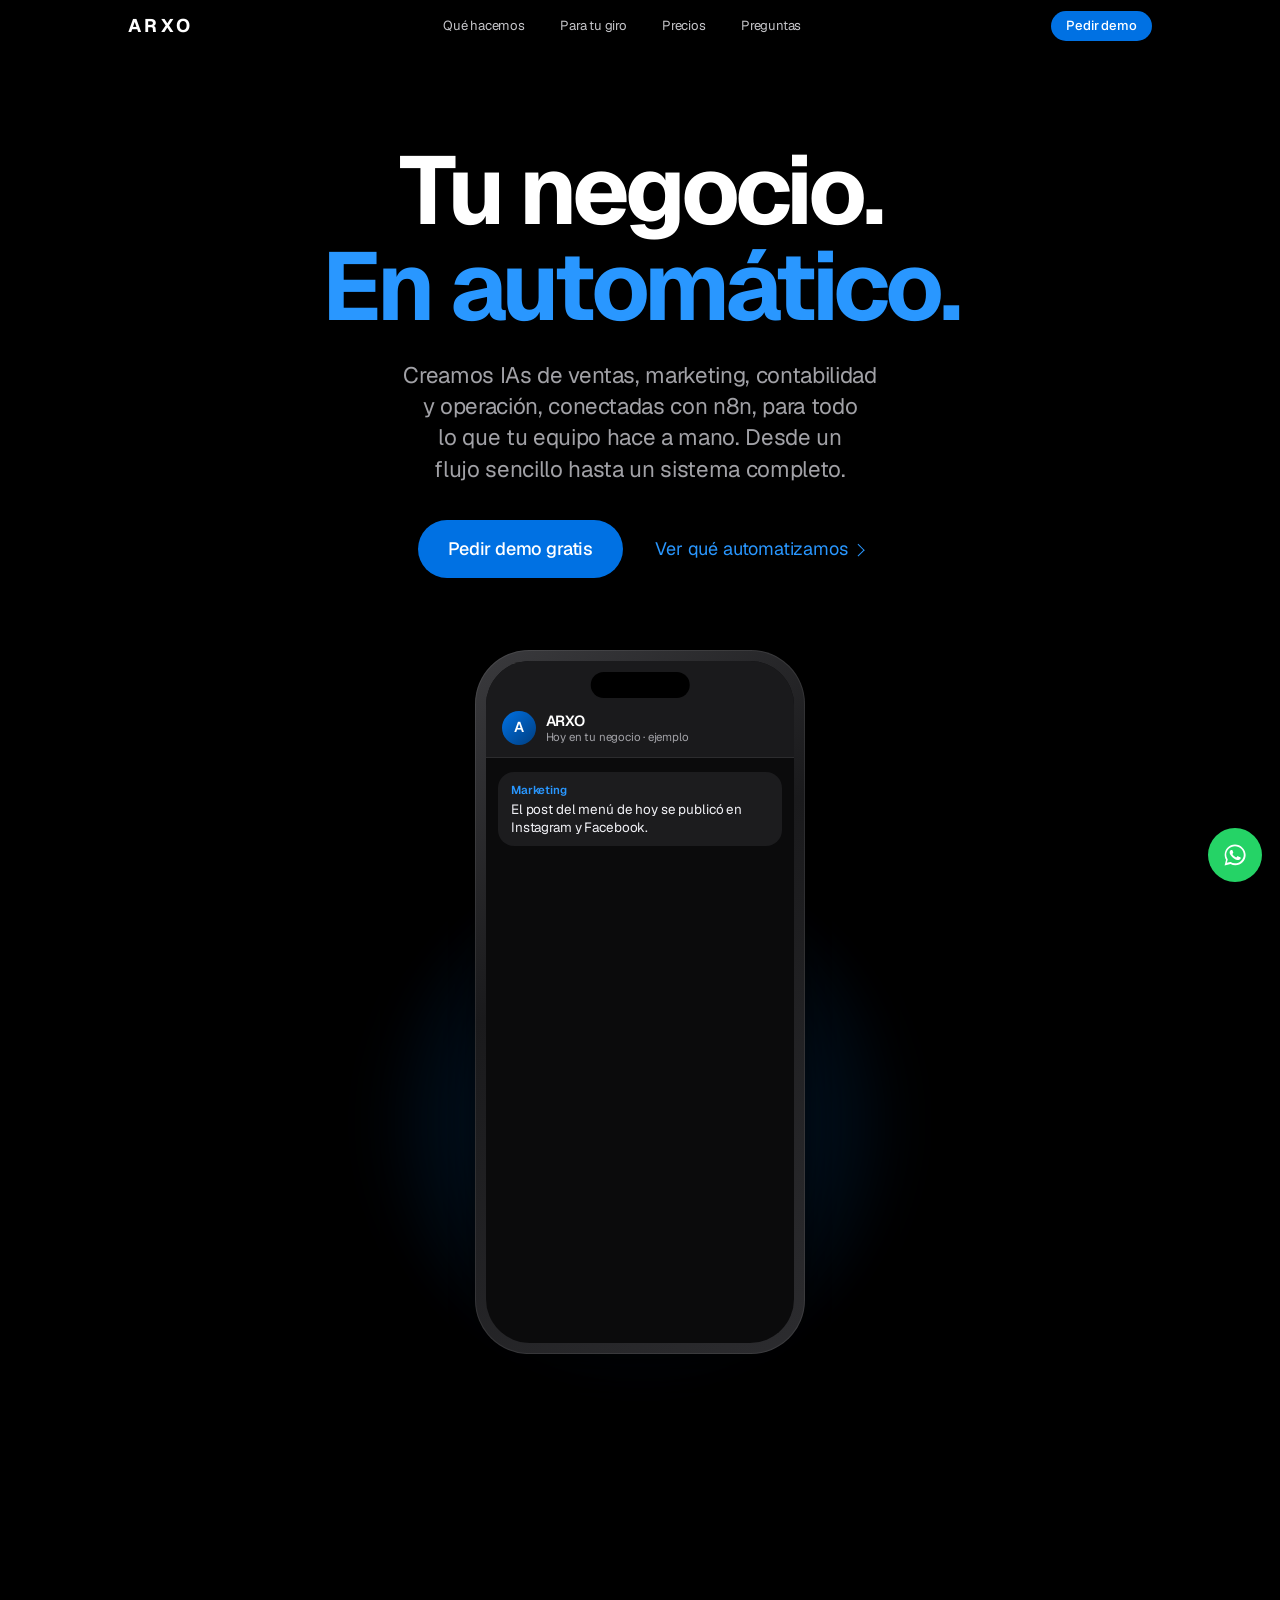
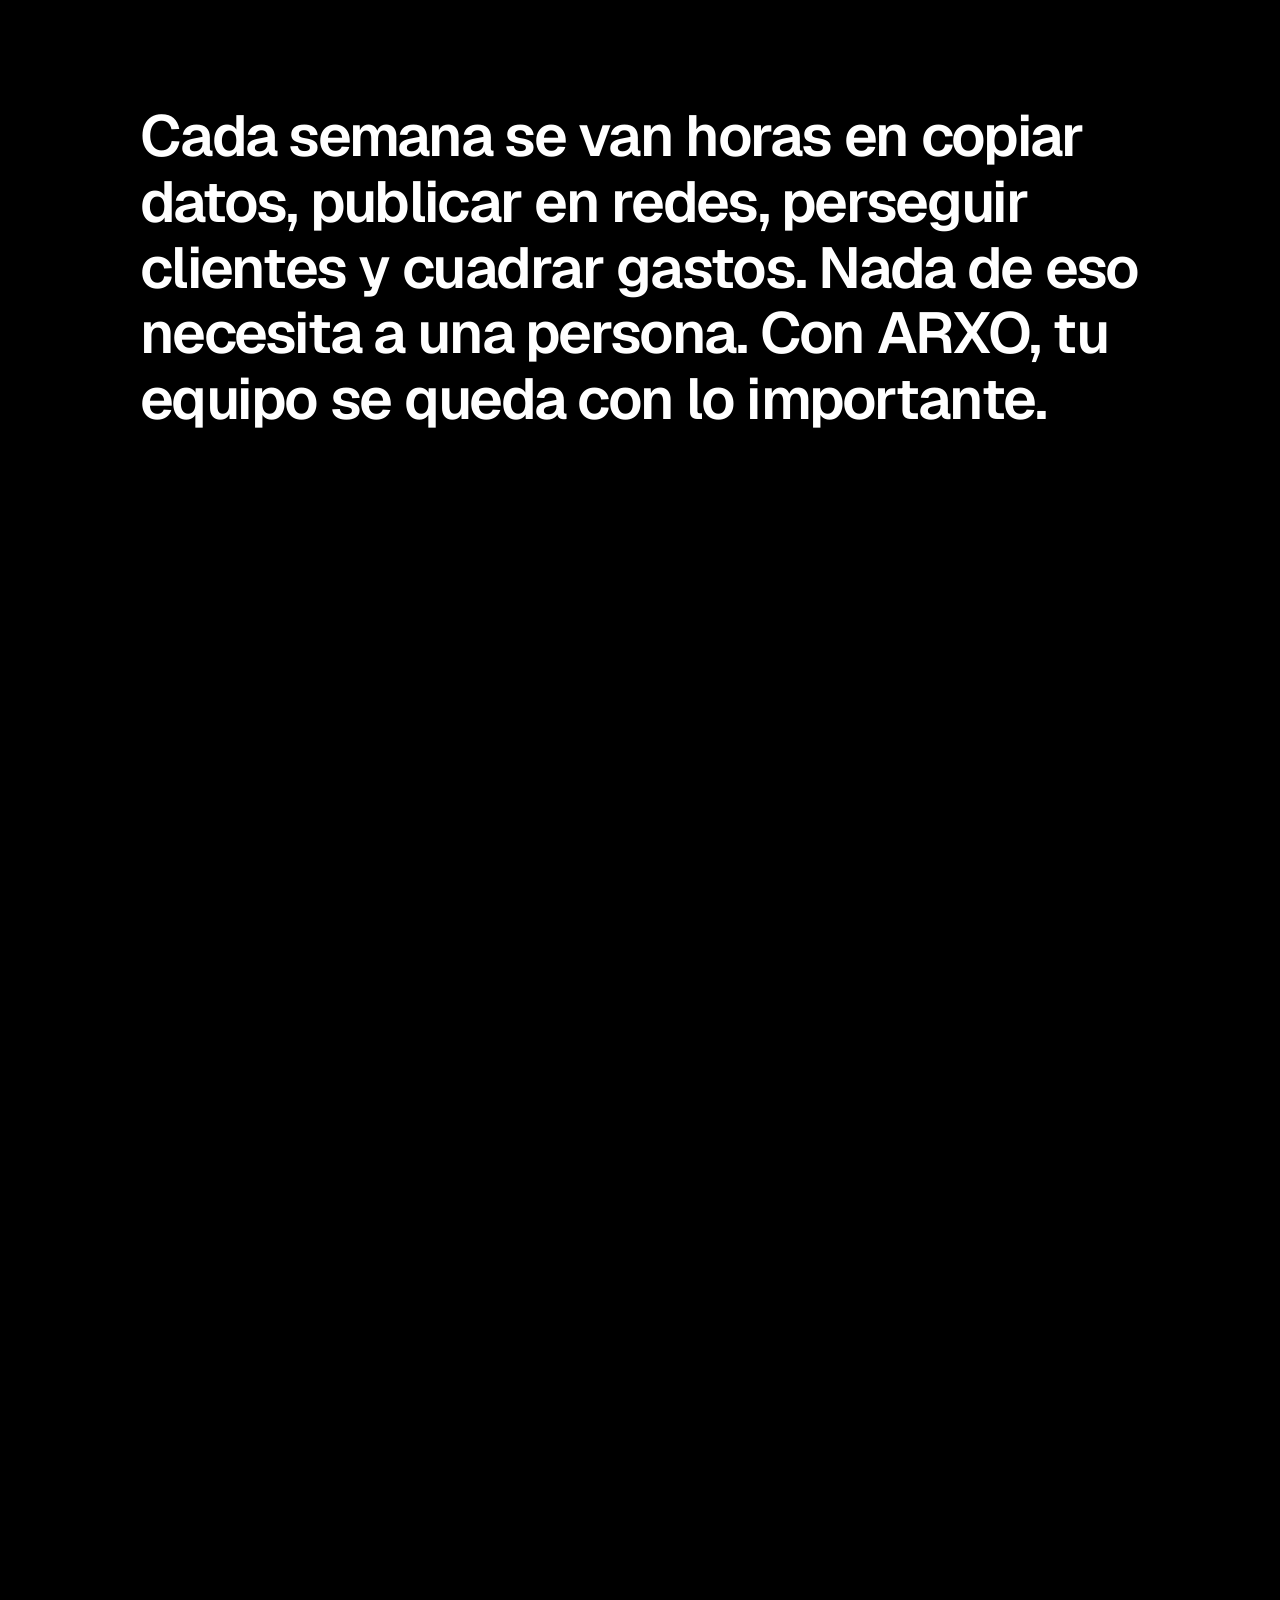
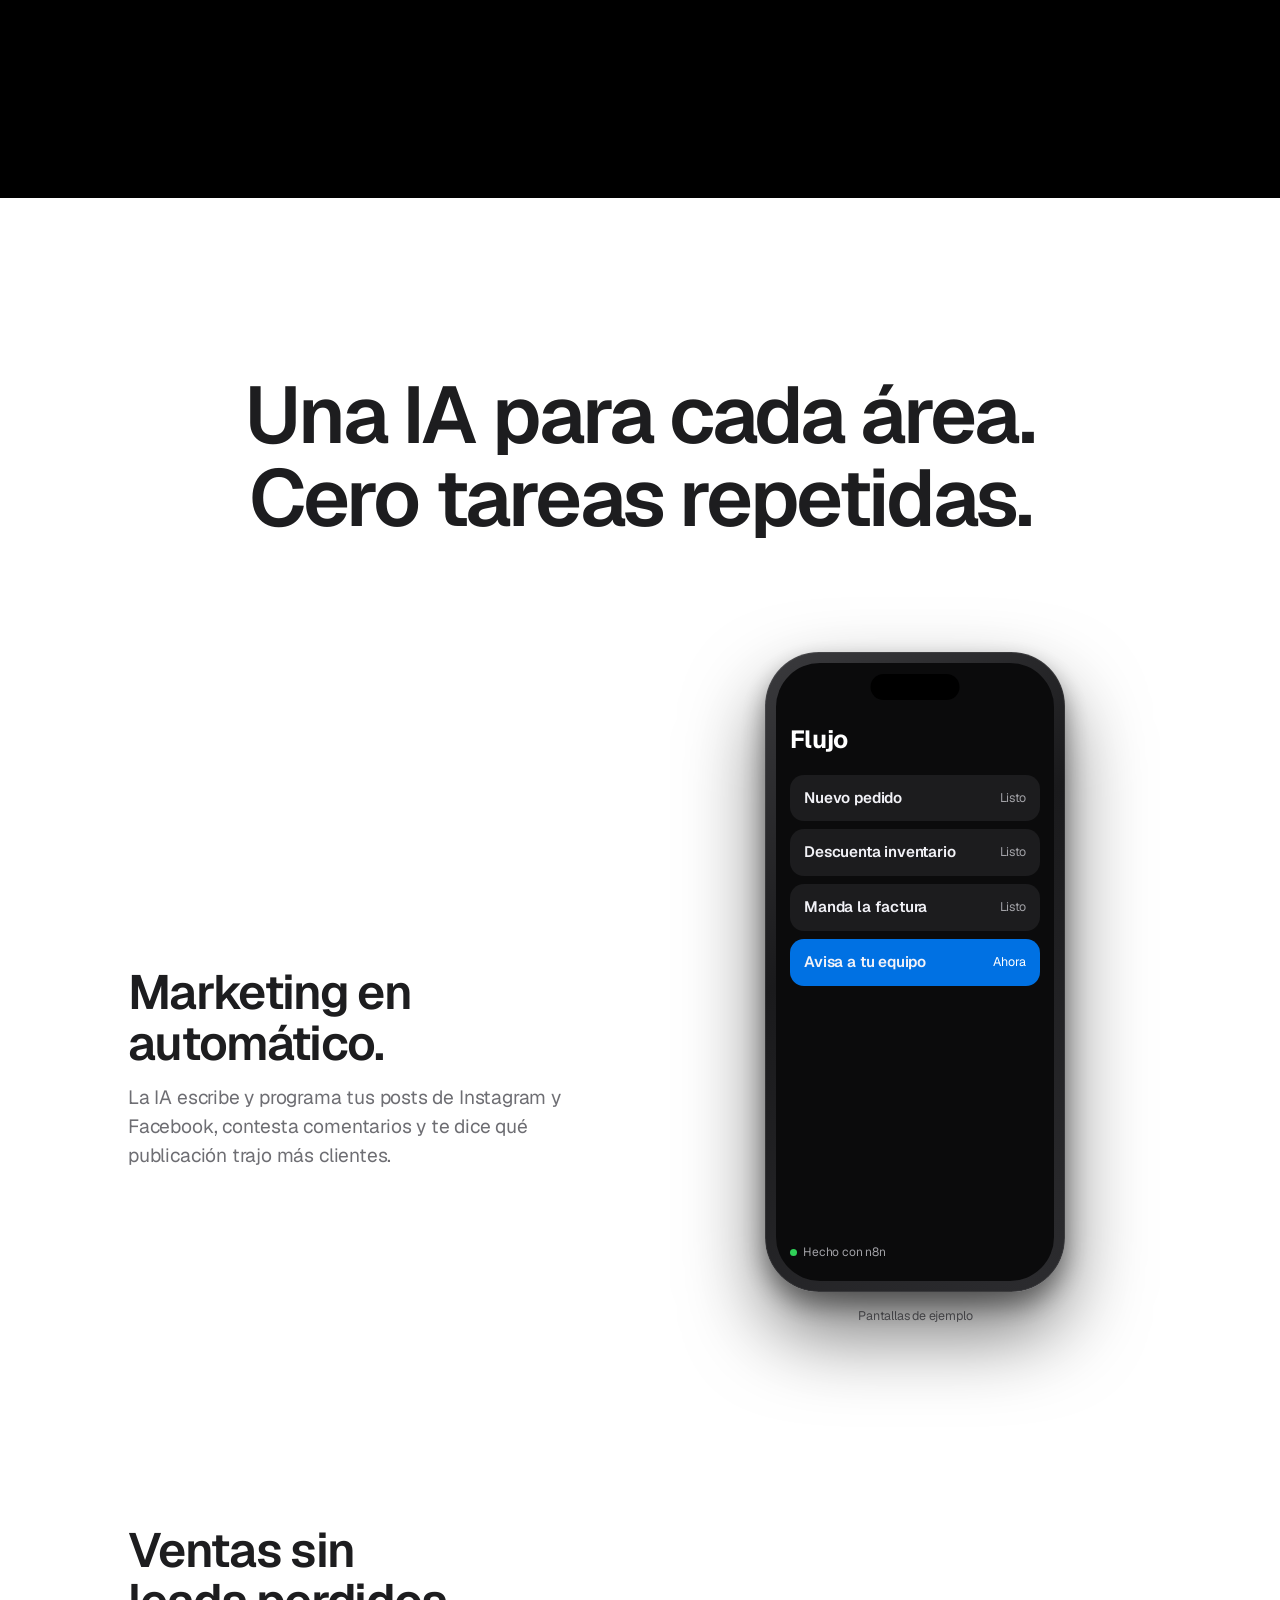
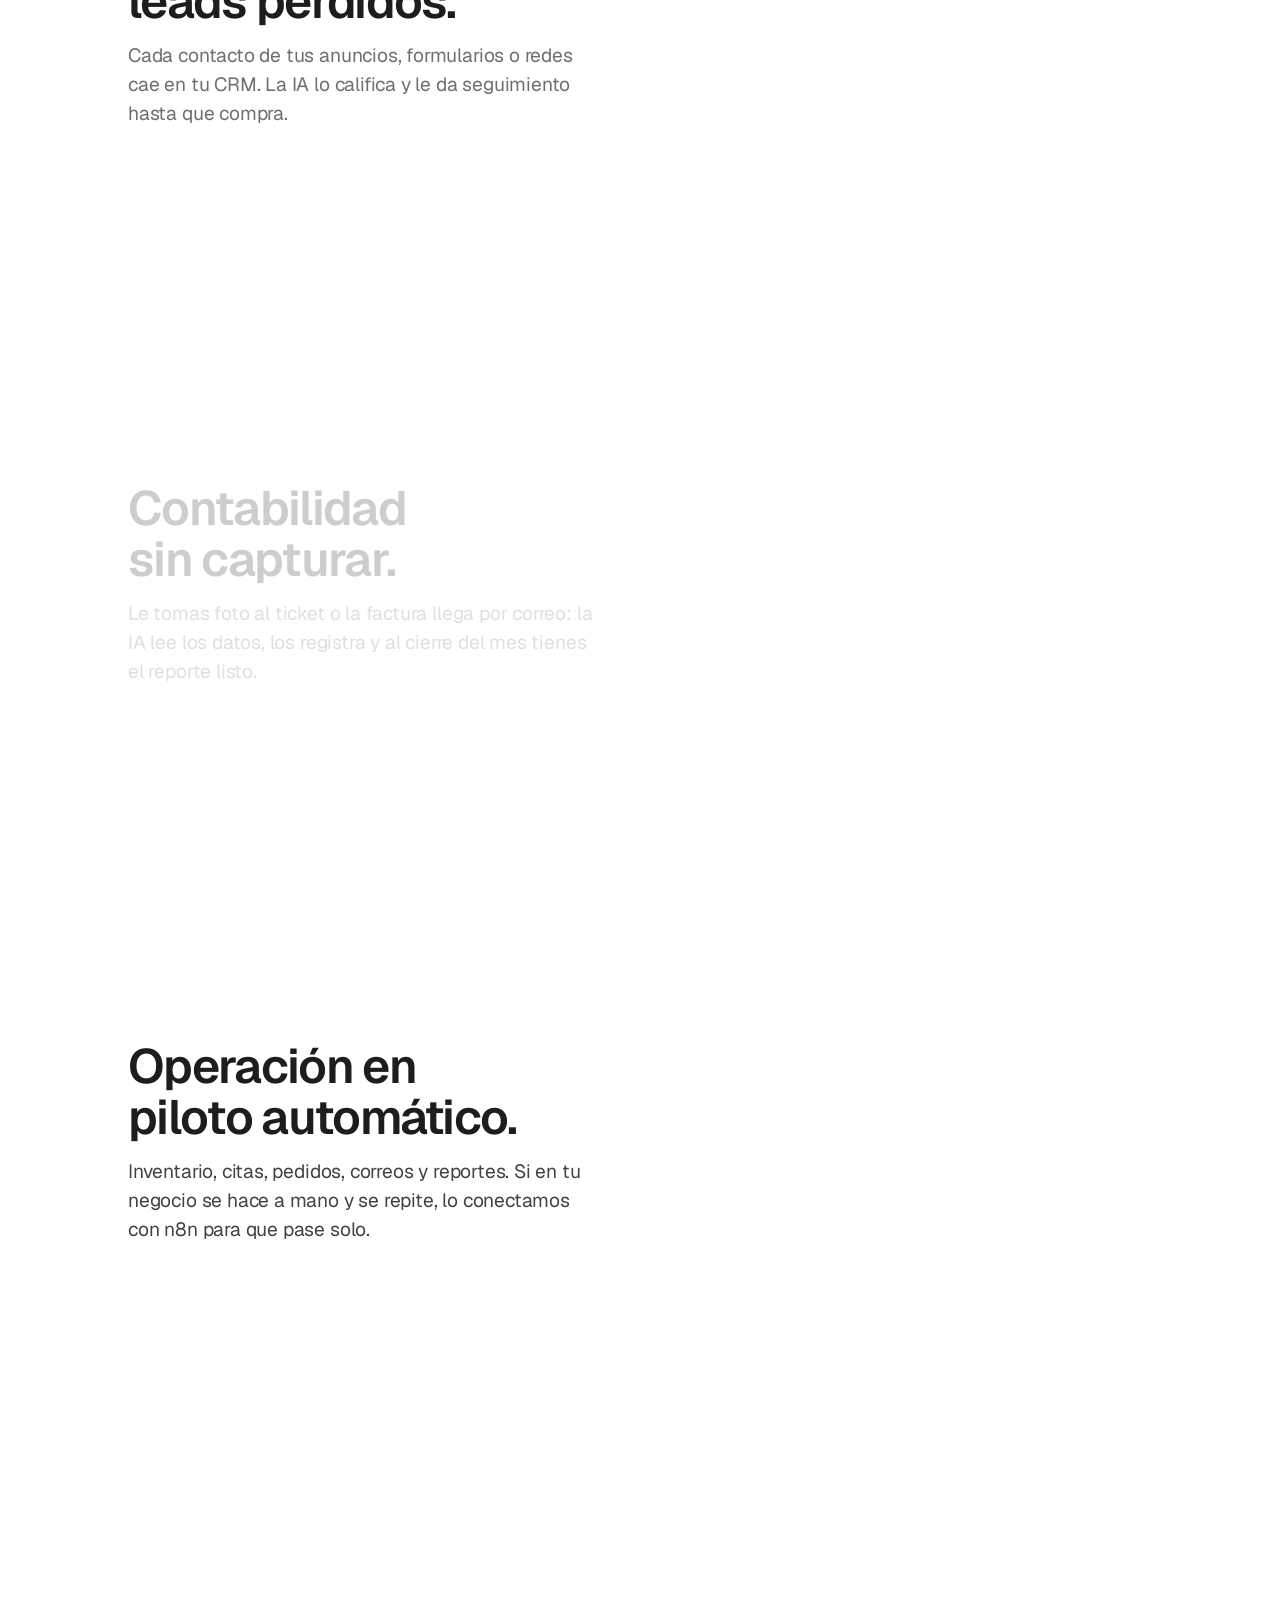
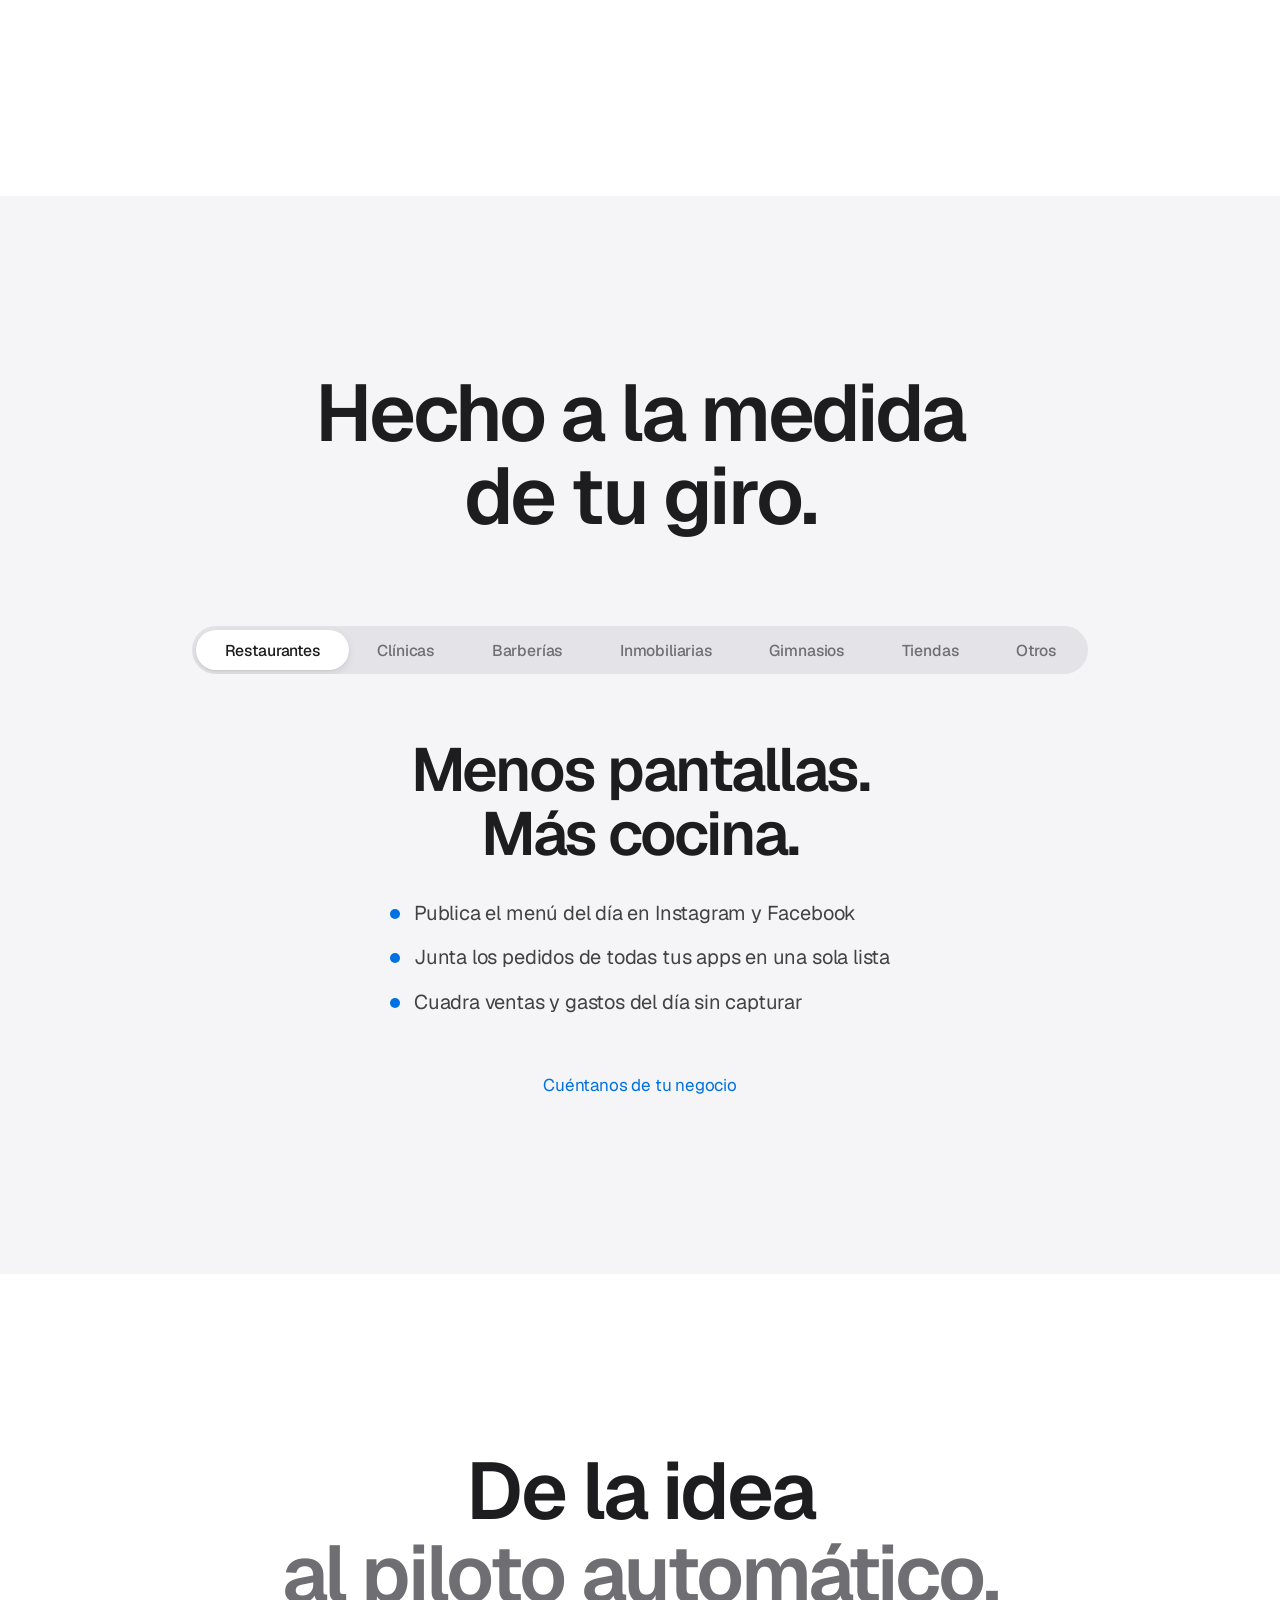
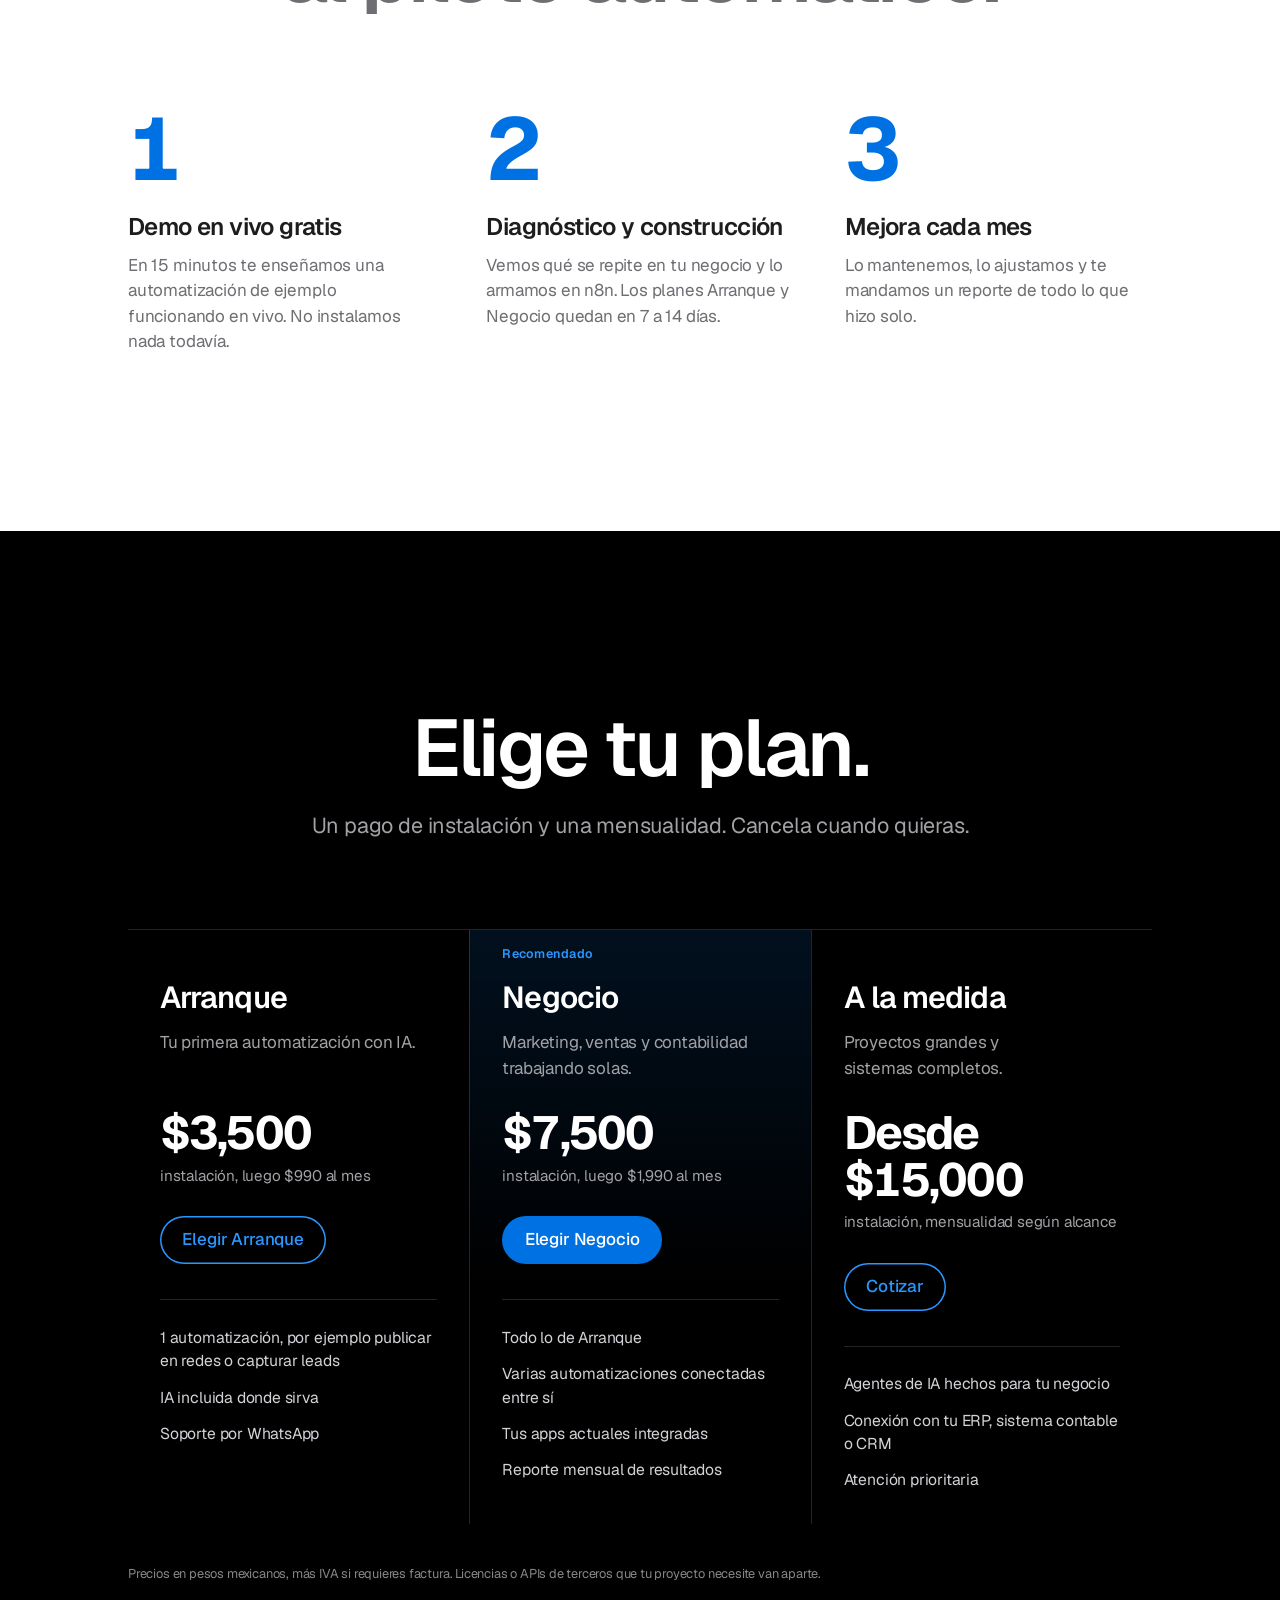
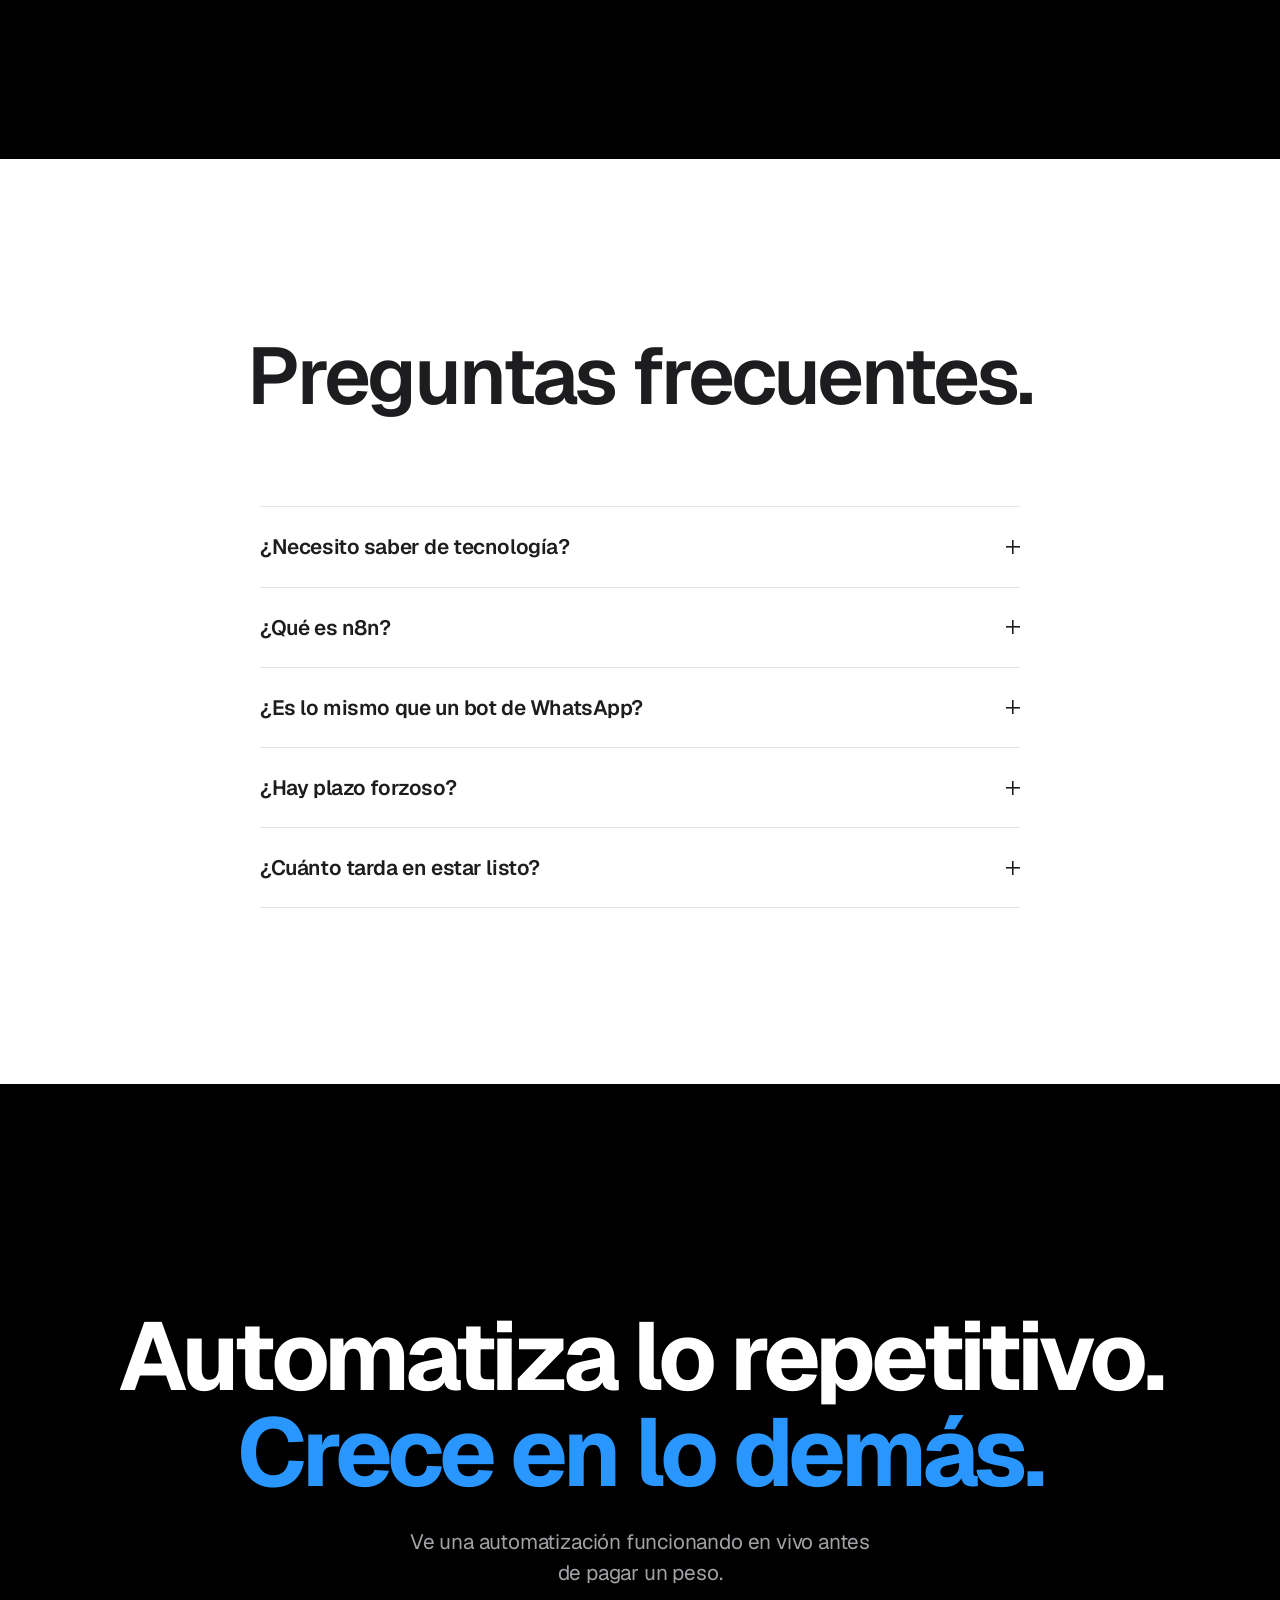
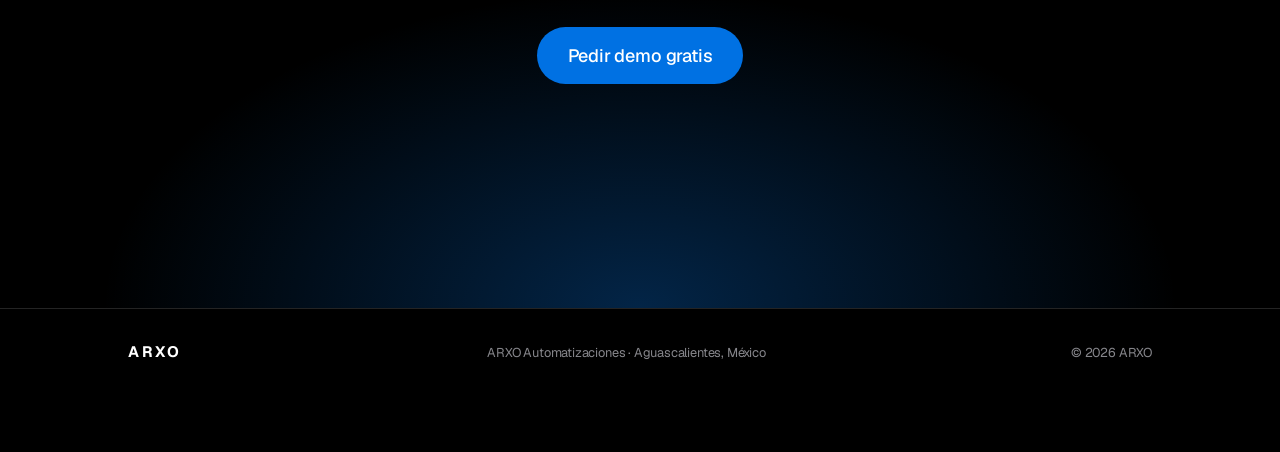
==== commit e7f618d1: "Presenta ARXO como IAs y automatizaciones por área (ventas, marketing, contabilidad, operación) Co-A" ====
--- a/index.html
+++ b/index.html
@@ -3,10 +3,10 @@
 <head>
   <meta charset="utf-8">
   <meta name="viewport" content="width=device-width, initial-scale=1, viewport-fit=cover">
-  <title>ARXO · Tu negocio, siempre contestando</title>
-  <meta name="description" content="ARXO instala un asistente de WhatsApp que contesta en segundos, agenda citas, recuerda pagos y lleva el registro de tus clientes. Para restaurantes, clínicas, tiendas, gimnasios y cualquier negocio que atienda por WhatsApp.">
-  <meta property="og:title" content="ARXO · Tu negocio, siempre contestando">
-  <meta property="og:description" content="Un asistente de WhatsApp que atiende, agenda y cobra por ti, las 24 horas.">
+  <title>ARXO · IAs para tu negocio: ventas, marketing, contabilidad y operación</title>
+  <meta name="description" content="ARXO crea IAs y automatizaciones con n8n para marketing, ventas, contabilidad y más. Desde un flujo sencillo hasta un sistema completo, para cualquier negocio.">
+  <meta property="og:title" content="ARXO · IAs para tu negocio">
+  <meta property="og:description" content="IAs de marketing, ventas y contabilidad que trabajan solas, hechas con n8n.">
   <meta property="og:type" content="website">
   <meta name="theme-color" content="#000000">
   <link rel="icon" href="data:image/svg+xml,%3Csvg xmlns='http://www.w3.org/2000/svg' viewBox='0 0 64 64'%3E%3Crect width='64' height='64' rx='14' fill='%23000'/%3E%3Cpath d='M19 47 30 17h4l11 30h-6l-2.6-7.4H27.6L25 47zm10.4-12.6h7.2L33 24.2z' fill='%23fff'/%3E%3C/svg%3E">
@@ -21,7 +21,7 @@
     <div class="nav-inner">
       <a href="#" class="wordmark" aria-label="ARXO, inicio">ARXO</a>
       <nav class="nav-links" aria-label="Secciones">
-        <a href="#funciones">Funciones</a>
+        <a href="#funciones">Qué hacemos</a>
         <a href="#giros">Para tu giro</a>
         <a href="#precios">Precios</a>
         <a href="#preguntas">Preguntas</a>
@@ -37,31 +37,31 @@
       <div class="hero-copy" data-hero-copy>
         <h1 class="hero-title">
           <span class="line">Tu negocio.</span>
-          <span class="line line-blue">Siempre contestando.</span>
+          <span class="line line-blue">En automático.</span>
         </h1>
-        <p class="hero-sub">Un asistente de WhatsApp que contesta en segundos, agenda citas, cobra y lleva el registro de tus clientes, de día y de noche.</p>
+        <p class="hero-sub">Creamos IAs de ventas, marketing, contabilidad y operación, conectadas con n8n, para todo lo que tu equipo hace a mano. Desde un flujo sencillo hasta un sistema completo.</p>
         <div class="hero-cta">
           <a class="pill pill-lg" data-wa="Hola ARXO, quiero una demo gratis para mi negocio" href="https://wa.me/524495458788">Pedir demo gratis</a>
-          <a class="chev" href="#funciones">Ver cómo funciona</a>
+          <a class="chev" href="#funciones">Ver qué automatizamos</a>
         </div>
       </div>
 
       <div class="stage" data-hero-stage>
         <div class="halo" aria-hidden="true"></div>
-        <div class="device" role="img" aria-label="Conversación de ejemplo: un cliente pide una cita y el asistente la agenda en segundos">
+        <div class="device" role="img" aria-label="Ejemplo: avisos de las tareas que ARXO hace sola en un día (marketing, ventas, contabilidad y reportes)">
           <div class="device-screen">
             <div class="island" aria-hidden="true"></div>
             <div class="app-bar">
-              <span class="avatar" aria-hidden="true">S</span>
-              <span class="app-name">Clínica Sonrisa<small>ejemplo</small></span>
+              <span class="avatar" aria-hidden="true">A</span>
+              <span class="app-name">ARXO<small>Hoy en tu negocio · ejemplo</small></span>
             </div>
             <div class="thread" data-live-thread aria-hidden="true">
-              <p class="b in" data-step="0">Hola, ¿tienen cita para limpieza dental el jueves?</p>
-              <p class="b out" data-step="2">¡Hola! El jueves tengo 10:30, 13:00 y 17:30. ¿Cuál te acomoda?</p>
-              <p class="b in" data-step="3">17:30 porfa</p>
-              <p class="b out" data-step="5">Listo. Jueves 17:30 con la Dra. López. Te recuerdo un día antes.</p>
+              <p class="nt" data-step="0"><b>Marketing</b>El post del menú de hoy se publicó en Instagram y Facebook.</p>
+              <p class="nt" data-step="2"><b>Ventas</b>Nuevo lead de tu anuncio. La IA lo calificó como caliente y lo guardó en tu CRM.</p>
+              <p class="nt" data-step="3"><b>Contabilidad</b>Factura de $4,200 leída y registrada en tu hoja de gastos.</p>
+              <p class="nt" data-step="5"><b>Reportes</b>Tu resumen de la semana ya está en tu correo.</p>
               <p class="typing" data-typing><span></span><span></span><span></span></p>
-              <p class="stamp" data-step="6">Respondido en 2 segundos · 11:48 p.m.</p>
+              <p class="stamp" data-step="6">12 tareas hechas solas hoy</p>
             </div>
           </div>
         </div>
@@ -70,32 +70,32 @@
 
     <!-- MANIFIESTO: el texto se enciende al hacer scroll -->
     <section class="manifesto" aria-label="Por qué ARXO">
-      <div class="reveal-text"><p data-reveal-text>Mientras tú duermes, atiendes a un paciente, cortas el pelo o enseñas una casa, tus clientes siguen escribiendo. El que contesta primero se queda con la venta. Con ARXO, ese siempre eres tú.</p></div>
+      <div class="reveal-text"><p data-reveal-text>Cada semana se van horas en copiar datos, publicar en redes, perseguir clientes y cuadrar gastos. Nada de eso necesita a una persona. Con ARXO, tu equipo se queda con lo importante.</p></div>
     </section>
 
     <!-- FUNCIONES: scroll con teléfono fijo -->
     <section class="features" id="funciones">
       <header class="section-head fade">
-        <h2>Cuatro trabajos.<br>Cero pendientes.</h2>
+        <h2>Una IA para cada área.<br>Cero tareas repetidas.</h2>
       </header>
 
       <div class="scrolly">
         <div class="scrolly-steps">
           <article class="step is-active" data-step-index="0">
-            <h3>Contesta al instante.</h3>
-            <p>Precios, horarios, ubicación y preguntas frecuentes, respondidos en segundos. Cuando el cliente quiere hablar con una persona, te pasa la conversación.</p>
+            <h3>Marketing en automático.</h3>
+            <p>La IA escribe y programa tus posts de Instagram y Facebook, contesta comentarios y te dice qué publicación trajo más clientes.</p>
           </article>
           <article class="step" data-step-index="1">
-            <h3>Agenda solo.</h3>
-            <p>Tu cliente elige un horario libre desde WhatsApp y recibe un recordatorio un día antes para confirmar o cambiar. Menos faltas, agenda llena.</p>
+            <h3>Ventas sin leads perdidos.</h3>
+            <p>Cada contacto de tus anuncios, formularios o redes cae en tu CRM. La IA lo califica y le da seguimiento hasta que compra.</p>
           </article>
           <article class="step" data-step-index="2">
-            <h3>Cobra sin perseguir.</h3>
-            <p>Recordatorios amables con la liga de pago o tus datos de transferencia, en el momento justo. El dinero llega sin incomodar a nadie.</p>
+            <h3>Contabilidad sin capturar.</h3>
+            <p>Le tomas foto al ticket o la factura llega por correo: la IA lee los datos, los registra y al cierre del mes tienes el reporte listo.</p>
           </article>
           <article class="step" data-step-index="3">
-            <h3>Recuerda a todos.</h3>
-            <p>Cada cliente, cita y pago en un solo lugar. Sabes quién no ha regresado y le mandas una promoción con un clic.</p>
+            <h3>Operación en piloto automático.</h3>
+            <p>Inventario, citas, pedidos, correos y reportes. Si en tu negocio se hace a mano y se repite, lo conectamos con n8n para que pase solo.</p>
           </article>
         </div>
 
@@ -105,48 +105,53 @@
               <div class="island" aria-hidden="true"></div>
 
               <div class="screen is-active" data-screen="0" aria-hidden="true">
-                <p class="screen-title">Mensajes</p>
-                <p class="b in">¿Cuánto cuesta la limpieza?</p>
-                <p class="b out">$650 e incluye revisión. ¿Te aparto un lugar esta semana?</p>
-                <p class="meta"><span class="dot-live"></span>Respondido en 2 s</p>
+                <p class="screen-title">Instagram</p>
+                <ul class="slots">
+                  <li>Lun 10:00<span>Menú del día</span></li>
+                  <li class="is-picked">Mié 18:00<span>Promo 2x1</span></li>
+                  <li>Vie 13:00<span>Reel de cliente</span></li>
+                </ul>
+                <p class="b out small">Escribí 3 posts para esta semana. ¿Los programo?</p>
+                <p class="meta"><span class="dot-live"></span>Programado por la IA</p>
               </div>
 
               <div class="screen" data-screen="1" aria-hidden="true">
-                <p class="screen-title">Jueves 3</p>
+                <p class="screen-title">Leads</p>
+                <ul class="people">
+                  <li><span class="ava">MP</span>María Pérez<em class="warn">Caliente</em></li>
+                  <li><span class="ava">JR</span>Jorge Ríos<em>Seguimiento</em></li>
+                  <li><span class="ava">AT</span>Ana Torres<em>Nuevo</em></li>
+                  <li><span class="ava">LM</span>Luis Mora<em>Compró</em></li>
+                </ul>
+                <p class="meta"><span class="dot-live"></span>Guardados en tu CRM</p>
+              </div>
+
+              <div class="screen" data-screen="2" aria-hidden="true">
+                <p class="screen-title">Gastos</p>
+                <p class="b out">Leí tu factura: Papelería Centro, $4,200 más IVA.</p>
+                <div class="pay">
+                  <span class="pay-amt">$4,872</span>
+                  <span class="pay-btn">Registrada</span>
+                </div>
+                <p class="meta"><span class="dot-live"></span>Reporte del mes listo</p>
+              </div>
+
+              <div class="screen" data-screen="3" aria-hidden="true">
+                <p class="screen-title">Flujo</p>
                 <ul class="slots">
-                  <li>10:30<span>Ocupado</span></li>
-                  <li>13:00<span>Libre</span></li>
-                  <li class="is-picked">17:30<span>Confirmada</span></li>
-                  <li>19:00<span>Libre</span></li>
+                  <li>Nuevo pedido<span>Listo</span></li>
+                  <li>Descuenta inventario<span>Listo</span></li>
+                  <li>Manda la factura<span>Listo</span></li>
+                  <li class="is-picked">Avisa a tu equipo<span>Ahora</span></li>
                 </ul>
-                <p class="b out small">Recordatorio: mañana a las 17:30 con la Dra. López.</p>
-              </div>
-
-              <div class="screen" data-screen="2" aria-hidden="true">
-                <p class="screen-title">Pagos</p>
-                <p class="b out">Hola Ana, te recuerdo tu pago de ortodoncia de este mes.</p>
-                <div class="pay">
-                  <span class="pay-amt">$1,200</span>
-                  <span class="pay-btn">Pagar ahora</span>
-                </div>
-                <p class="meta"><span class="dot-live"></span>Pagado · 9:14 a.m.</p>
-              </div>
-
-              <div class="screen" data-screen="3" aria-hidden="true">
-                <p class="screen-title">Clientes</p>
-                <ul class="people">
-                  <li><span class="ava">AR</span>Ana Ruiz<em>Pagó</em></li>
-                  <li><span class="ava">LM</span>Luis Mora<em class="warn">Sin volver 6 sem.</em></li>
-                  <li><span class="ava">CG</span>Carla Gil<em>Cita jueves</em></li>
-                  <li><span class="ava">JT</span>Jorge Tapia<em>Nuevo</em></li>
-                </ul>
+                <p class="meta"><span class="dot-live"></span>Hecho con n8n</p>
               </div>
             </div>
           </div>
           <p class="stage-note">Pantallas de ejemplo</p>
         </div>
       </div>
-      <p class="swipe-hint">Desliza para ver las 4 funciones · Pantallas de ejemplo</p>
+      <p class="swipe-hint">Desliza para ver las 4 áreas · Pantallas de ejemplo</p>
     </section>
 
     <!-- GIROS -->
@@ -168,59 +173,59 @@
 
       <div class="giro-panels">
         <div class="giro" id="p-restaurantes" role="tabpanel" aria-labelledby="t-restaurantes">
-          <h3>Pedidos y reservas,<br>sin soltar la cocina.</h3>
-          <ul>
-            <li>Toma pedidos para llevar y a domicilio con el menú del día</li>
-            <li>Reserva mesas y confirma un día antes</li>
-            <li>Pide la reseña en Google después de la visita</li>
+          <h3>Menos pantallas.<br>Más cocina.</h3>
+          <ul>
+            <li>Publica el menú del día en Instagram y Facebook</li>
+            <li>Junta los pedidos de todas tus apps en una sola lista</li>
+            <li>Cuadra ventas y gastos del día sin capturar</li>
           </ul>
         </div>
         <div class="giro" id="p-clinicas" role="tabpanel" aria-labelledby="t-clinicas" hidden>
-          <h3>Menos faltas.<br>Más pacientes.</h3>
-          <ul>
-            <li>Agenda con los horarios reales de cada doctor</li>
-            <li>Recordatorio 24 horas antes para confirmar o reagendar</li>
-            <li>Seguimiento después de la consulta</li>
+          <h3>Menos papeleo.<br>Más pacientes.</h3>
+          <ul>
+            <li>Agenda y recordatorios que se mandan solos</li>
+            <li>Facturas y cobros registrados sin capturar</li>
+            <li>Campañas para pacientes que no han vuelto</li>
           </ul>
         </div>
         <div class="giro" id="p-barberias" role="tabpanel" aria-labelledby="t-barberias" hidden>
           <h3>La silla,<br>siempre ocupada.</h3>
           <ul>
-            <li>Apartan lugar con su barbero favorito desde WhatsApp</li>
-            <li>Aviso cuando se libera un lugar</li>
-            <li>"Ya te toca corte" a las tres semanas</li>
+            <li>Ventas: escribe a los clientes que no han regresado</li>
+            <li>Marketing: sube tus cortes a redes cada semana</li>
+            <li>Contabilidad: el corte del día y las comisiones por barbero</li>
           </ul>
         </div>
         <div class="giro" id="p-inmobiliarias" role="tabpanel" aria-labelledby="t-inmobiliarias" hidden>
           <h3>Ningún prospecto<br>se enfría.</h3>
           <ul>
-            <li>Respuesta inmediata a leads de portales y Facebook</li>
-            <li>Pregunta presupuesto, zona y tipo de crédito</li>
-            <li>Agenda visitas en el calendario del asesor</li>
+            <li>Leads de portales y Facebook directo a tu CRM</li>
+            <li>La IA los califica por presupuesto, zona y crédito</li>
+            <li>Propiedades nuevas publicadas en redes solas</li>
           </ul>
         </div>
         <div class="giro" id="p-gimnasios" role="tabpanel" aria-labelledby="t-gimnasios" hidden>
           <h3>Más inscritos.<br>Menos bajas.</h3>
           <ul>
-            <li>Contesta horarios, clases y precios al instante</li>
-            <li>Recuerda la mensualidad antes de que venza</li>
-            <li>Escribe a quien dejó de venir para que regrese</li>
+            <li>Cobro y recordatorio de la mensualidad</li>
+            <li>Mensaje a quien dejó de venir para que regrese</li>
+            <li>Reporte de altas y bajas cada mes</li>
           </ul>
         </div>
         <div class="giro" id="p-tiendas" role="tabpanel" aria-labelledby="t-tiendas" hidden>
-          <h3>Vende aunque<br>esté cerrado.</h3>
-          <ul>
-            <li>Enseña catálogo, precios y existencias</li>
-            <li>Toma el pedido y manda la liga de pago</li>
-            <li>Avisa cuando llega lo que el cliente buscaba</li>
+          <h3>Vende más.<br>Captura menos.</h3>
+          <ul>
+            <li>Inventario igual en tu tienda y en tus redes</li>
+            <li>Pedidos y pagos registrados solos</li>
+            <li>Aviso cuando algo está por agotarse</li>
           </ul>
         </div>
         <div class="giro" id="p-otros" role="tabpanel" aria-labelledby="t-otros" hidden>
-          <h3>Si te escriben,<br>te sirve.</h3>
-          <ul>
-            <li>Talleres, escuelas, hoteles, spas, despachos y más</li>
-            <li>Lo armamos con tus preguntas, precios y horarios</li>
-            <li>Tú nos cuentas cómo trabajas y nosotros lo automatizamos</li>
+          <h3>Si se repite,<br>se automatiza.</h3>
+          <ul>
+            <li>Talleres, escuelas, hoteles, despachos, fábricas y más</li>
+            <li>Desde un flujo sencillo hasta un sistema completo</li>
+            <li>Tú nos cuentas el proceso y nosotros lo automatizamos</li>
           </ul>
         </div>
       </div>
@@ -230,12 +235,12 @@
     <!-- CÓMO FUNCIONA -->
     <section class="how">
       <header class="section-head fade">
-        <h2>Listo en dos semanas.<br><span class="muted">Sin que muevas un dedo.</span></h2>
+        <h2>De la idea<br><span class="muted">al piloto automático.</span></h2>
       </header>
       <ol class="how-list">
-        <li class="fade"><span class="how-n">1</span><h3>Demo en vivo gratis</h3><p>En 15 minutos te enseñamos un asistente de ejemplo contestando en vivo. No instalamos nada todavía.</p></li>
-        <li class="fade"><span class="how-n">2</span><h3>Instalación</h3><p>En 7 a 14 días configuramos mensajes, horarios, precios y tu WhatsApp.</p></li>
-        <li class="fade"><span class="how-n">3</span><h3>Mejora cada mes</h3><p>Lo mantenemos, lo ajustamos y te mandamos un reporte de lo que atendió.</p></li>
+        <li class="fade"><span class="how-n">1</span><h3>Demo en vivo gratis</h3><p>En 15 minutos te enseñamos una automatización de ejemplo funcionando en vivo. No instalamos nada todavía.</p></li>
+        <li class="fade"><span class="how-n">2</span><h3>Diagnóstico y construcción</h3><p>Vemos qué se repite en tu negocio y lo armamos en n8n. Los planes Arranque y Negocio quedan en 7 a 14 días.</p></li>
+        <li class="fade"><span class="how-n">3</span><h3>Mejora cada mes</h3><p>Lo mantenemos, lo ajustamos y te mandamos un reporte de todo lo que hizo solo.</p></li>
       </ol>
     </section>
 
@@ -248,44 +253,44 @@
       <div class="plans">
         <article class="plan fade">
           <h3>Arranque</h3>
-          <p class="plan-for">Para dejar de perder clientes por no contestar.</p>
+          <p class="plan-for">Tu primera automatización con IA.</p>
           <p class="plan-price">$3,500</p>
           <p class="plan-then">instalación, luego $990 al mes</p>
           <a class="pill pill-outline" data-wa="Hola ARXO, me interesa el plan Arranque" href="https://wa.me/524495458788">Elegir Arranque</a>
           <ul class="plan-list">
-            <li>Asistente con preguntas frecuentes</li>
-            <li>Hasta 1,000 conversaciones al mes</li>
+            <li>1 automatización, por ejemplo publicar en redes o capturar leads</li>
+            <li>IA incluida donde sirva</li>
             <li>Soporte por WhatsApp</li>
           </ul>
         </article>
         <article class="plan plan-hl fade">
           <p class="plan-badge">Recomendado</p>
           <h3>Negocio</h3>
-          <p class="plan-for">Atiende, agenda y cobra en automático.</p>
+          <p class="plan-for">Marketing, ventas y contabilidad trabajando solas.</p>
           <p class="plan-price">$7,500</p>
           <p class="plan-then">instalación, luego $1,990 al mes</p>
           <a class="pill" data-wa="Hola ARXO, me interesa el plan Negocio" href="https://wa.me/524495458788">Elegir Negocio</a>
           <ul class="plan-list">
             <li>Todo lo de Arranque</li>
-            <li>Agenda con recordatorios</li>
-            <li>Recordatorios de pago</li>
-            <li>Clientes y reporte mensual</li>
+            <li>Varias automatizaciones conectadas entre sí</li>
+            <li>Tus apps actuales integradas</li>
+            <li>Reporte mensual de resultados</li>
           </ul>
         </article>
         <article class="plan fade">
           <h3>A la medida</h3>
-          <p class="plan-for">Varias sucursales o procesos especiales.</p>
+          <p class="plan-for">Proyectos grandes y sistemas completos.</p>
           <p class="plan-price">Desde $15,000</p>
           <p class="plan-then">instalación, mensualidad según alcance</p>
           <a class="pill pill-outline" data-wa="Hola ARXO, quiero cotizar un proyecto a la medida" href="https://wa.me/524495458788">Cotizar</a>
           <ul class="plan-list">
-            <li>Conexión con tu sistema actual</li>
-            <li>Facturación, inventario y reportes</li>
+            <li>Agentes de IA hechos para tu negocio</li>
+            <li>Conexión con tu ERP, sistema contable o CRM</li>
             <li>Atención prioritaria</li>
           </ul>
         </article>
       </div>
-      <p class="fine">Precios en pesos mexicanos, más IVA si requieres factura. Si tu negocio necesita línea de WhatsApp Business API, su costo va aparte.</p>
+      <p class="fine">Precios en pesos mexicanos, más IVA si requieres factura. Licencias o APIs de terceros que tu proyecto necesite van aparte.</p>
     </section>
 
     <!-- PREGUNTAS -->
@@ -299,12 +304,12 @@
           <div class="faq-a"><p>No. Nosotros instalamos y mantenemos todo. Tú solo nos cuentas cómo trabaja tu negocio.</p></div>
         </details>
         <details>
-          <summary>¿Puedo usar mi número de WhatsApp actual?</summary>
-          <div class="faq-a"><p>En la mayoría de los casos sí. En la demo revisamos tu número y te decimos la mejor opción.</p></div>
-        </details>
-        <details>
-          <summary>¿Qué pasa si el asistente no sabe contestar algo?</summary>
-          <div class="faq-a"><p>Te pasa la conversación a ti o a tu equipo en ese momento, para que nadie se quede sin respuesta.</p></div>
+          <summary>¿Qué es n8n?</summary>
+          <div class="faq-a"><p>Es la plataforma donde construimos tus automatizaciones. Conecta cientos de apps, como Instagram, Gmail, Google Sheets o tu sistema contable, y trabaja sola las 24 horas.</p></div>
+        </details>
+        <details>
+          <summary>¿Es lo mismo que un bot de WhatsApp?</summary>
+          <div class="faq-a"><p>No. Un bot solo contesta mensajes. Nosotros automatizamos procesos completos de marketing, ventas, contabilidad, inventario y reportes, y conectamos las herramientas que ya usas.</p></div>
         </details>
         <details>
           <summary>¿Hay plazo forzoso?</summary>
@@ -312,7 +317,7 @@
         </details>
         <details>
           <summary>¿Cuánto tarda en estar listo?</summary>
-          <div class="faq-a"><p>Entre 7 y 14 días, según el plan y qué tan rápido nos compartas la información de tu negocio.</p></div>
+          <div class="faq-a"><p>Los planes Arranque y Negocio quedan en 7 a 14 días. Los proyectos a la medida dependen del alcance y te damos fecha en la cotización.</p></div>
         </details>
       </div>
     </section>
@@ -320,8 +325,8 @@
     <!-- CIERRE -->
     <section class="closer">
       <div class="closer-inner fade">
-        <h2>Contesta primero.<br><span class="line-blue">Siempre.</span></h2>
-        <p>Ve un asistente funcionando en vivo antes de pagar un peso.</p>
+        <h2>Automatiza lo repetitivo.<br><span class="line-blue">Crece en lo demás.</span></h2>
+        <p>Ve una automatización funcionando en vivo antes de pagar un peso.</p>
         <a class="pill pill-lg" data-wa="Hola ARXO, quiero agendar mi demo gratis" href="https://wa.me/524495458788">Pedir demo gratis</a>
       </div>
     </section>
--- a/styles.css
+++ b/styles.css
@@ -116,6 +116,9 @@
 .b.in { align-self: flex-start; background: #262629; color: #F2F2F7; border-bottom-left-radius: 6px; }
 .b.out { align-self: flex-end; background: var(--blue); color: #fff; border-bottom-right-radius: 6px; }
 .b.small { font-size: .78rem; }
+.nt { align-self: stretch; padding: 10px 13px; border-radius: 16px; background: #1C1C1E; color: #F2F2F7; font-size: .84rem; line-height: 1.35; letter-spacing: -.01em; }
+.nt b { display: block; margin-bottom: 2px; font-size: .72rem; font-weight: 600; color: var(--blue-bright); }
+.thread .nt { transform-origin: top center; }
 .stamp { align-self: center; margin-top: 4px; font-size: .7rem; color: var(--gray-on-dark); }
 .typing { align-self: flex-start; display: none; gap: 4px; padding: 12px 14px; border-radius: 19px; border-bottom-left-radius: 6px; background: #262629; }
 .typing span { width: 7px; height: 7px; border-radius: 50%; background: #8E8E93; animation: dot 1.2s infinite ease-in-out; }
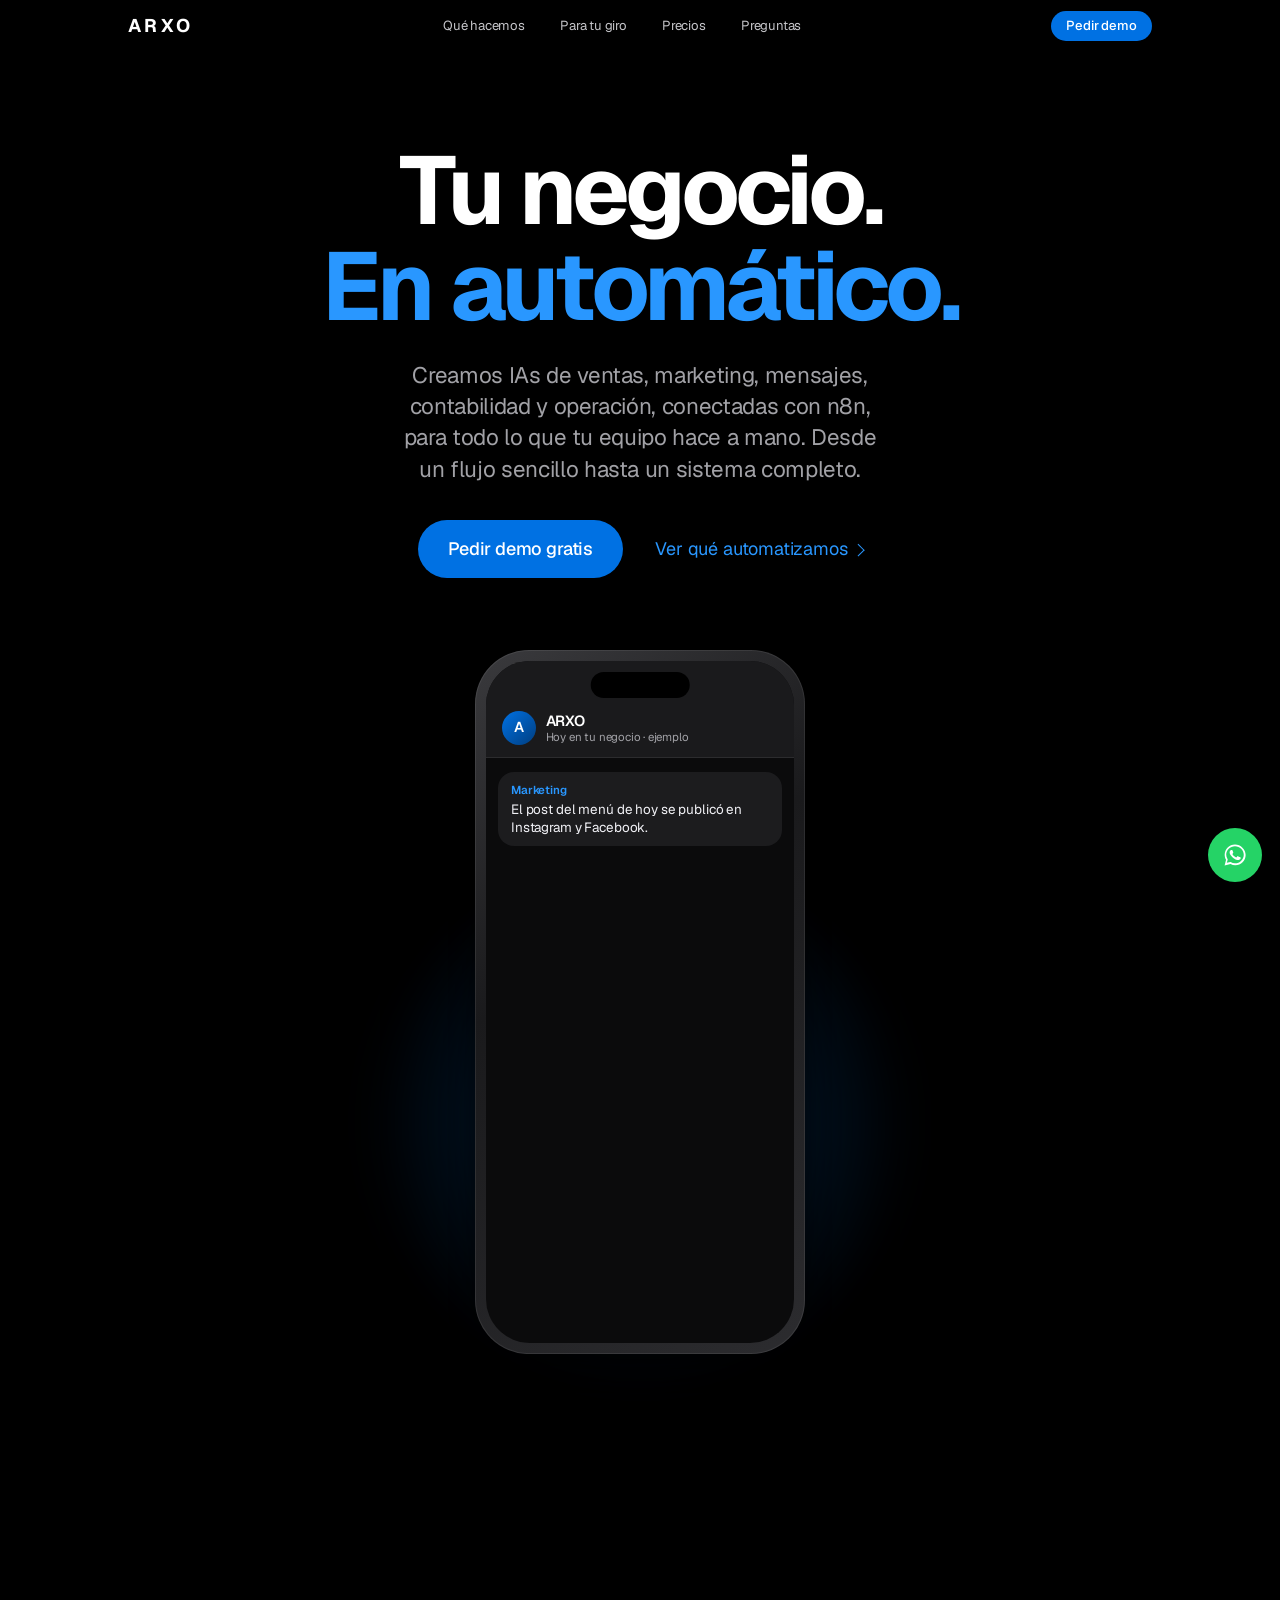
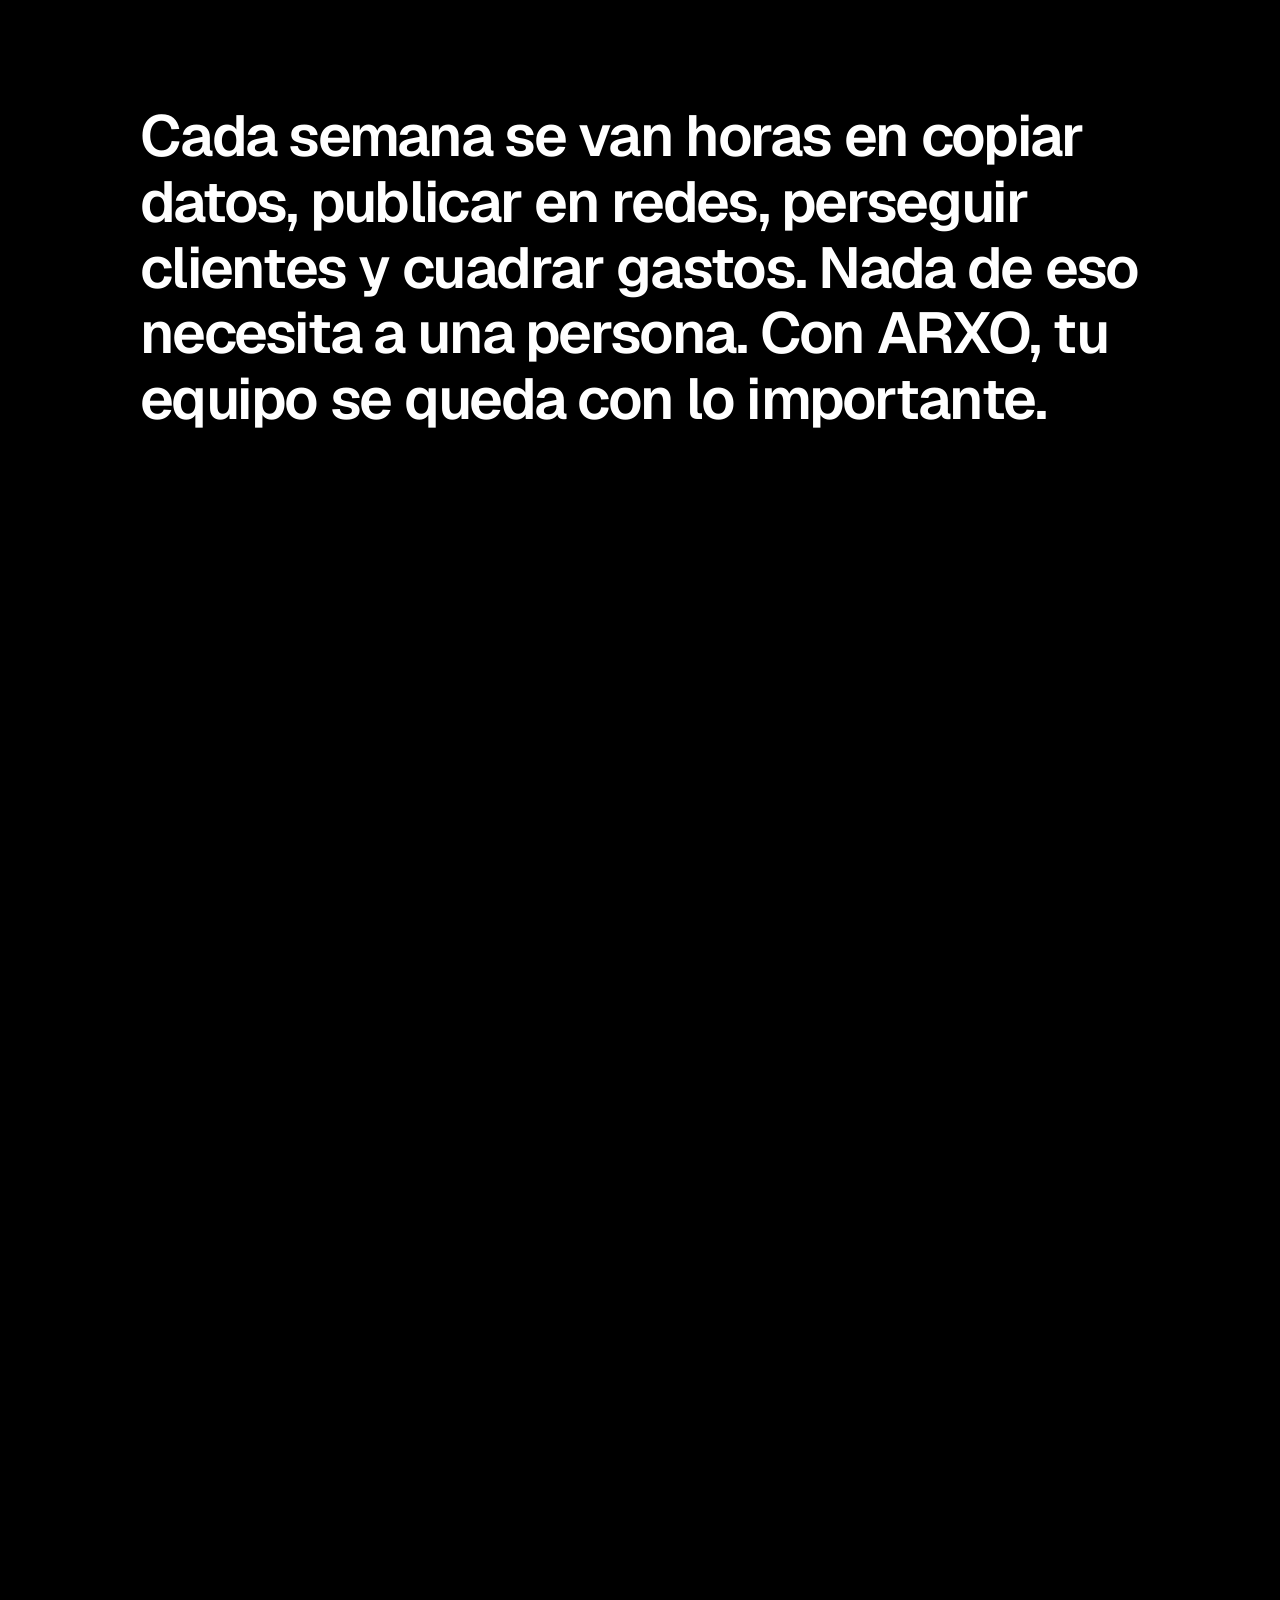
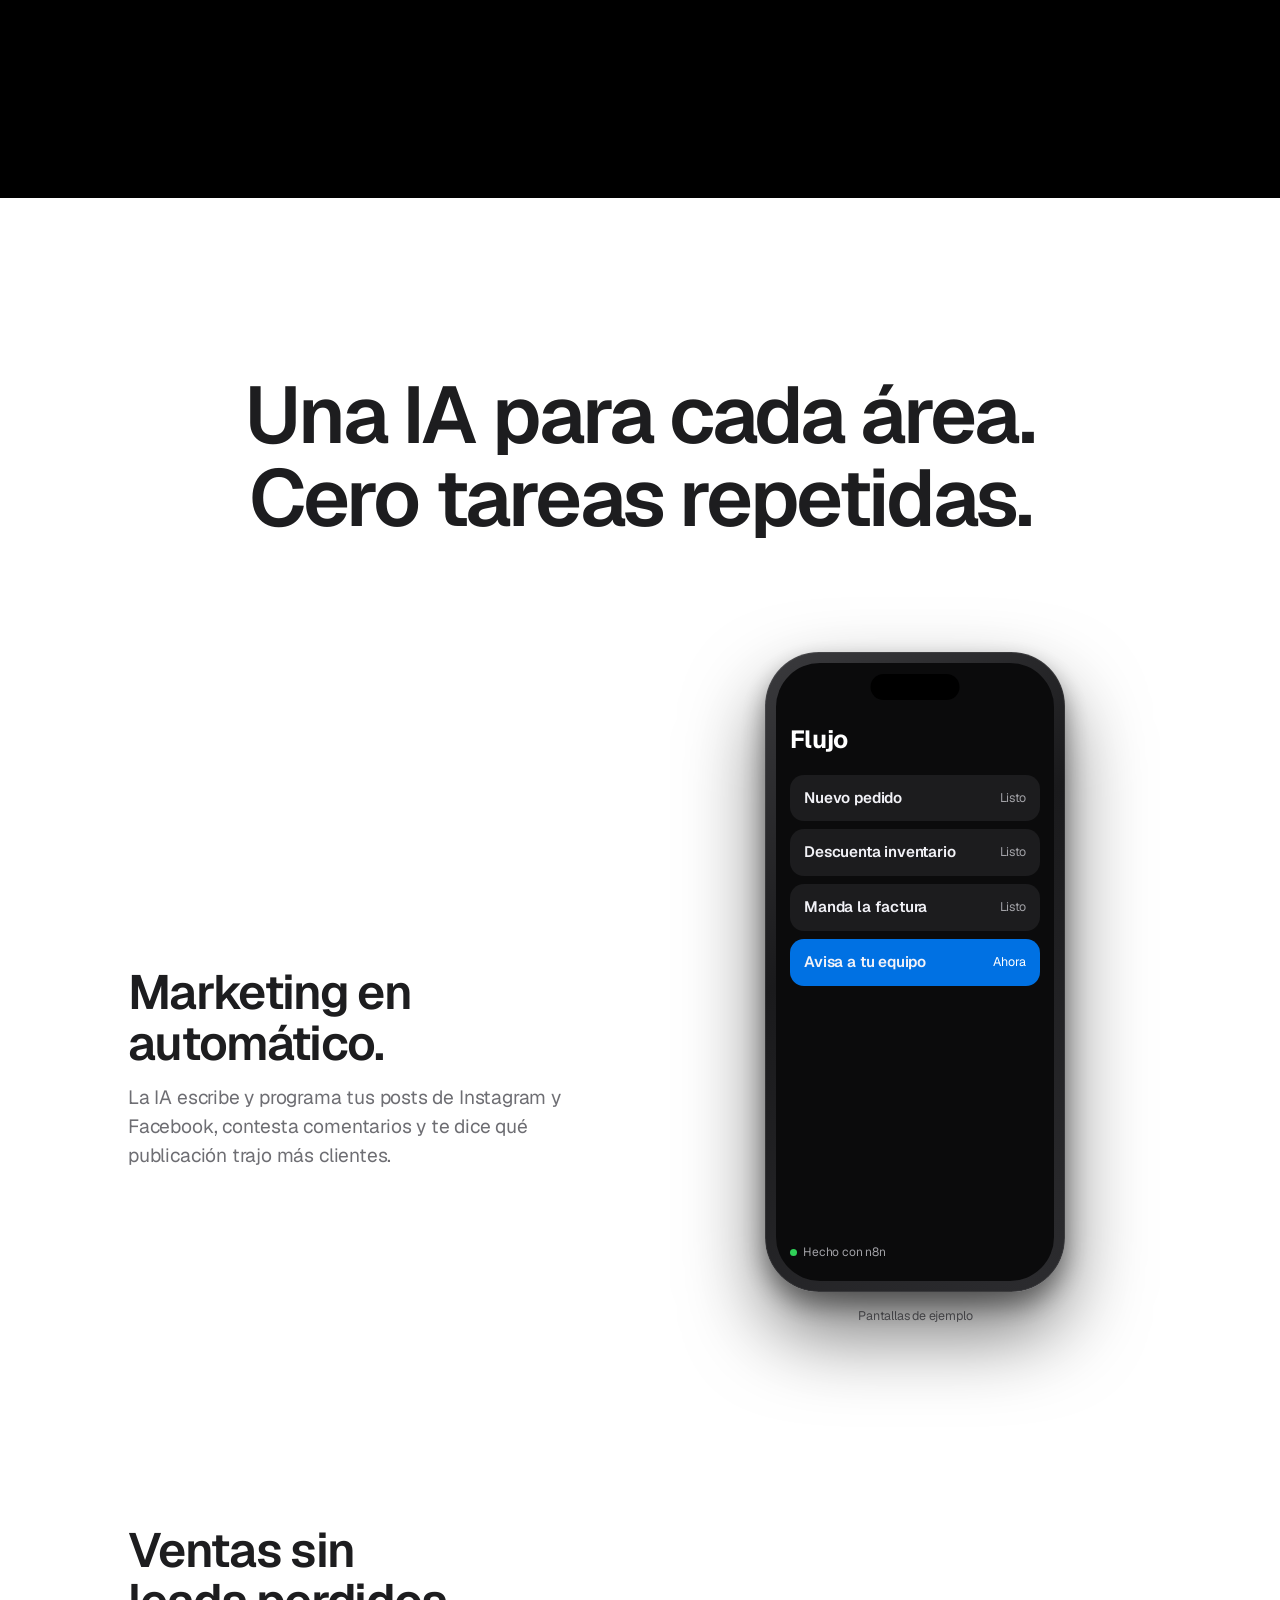
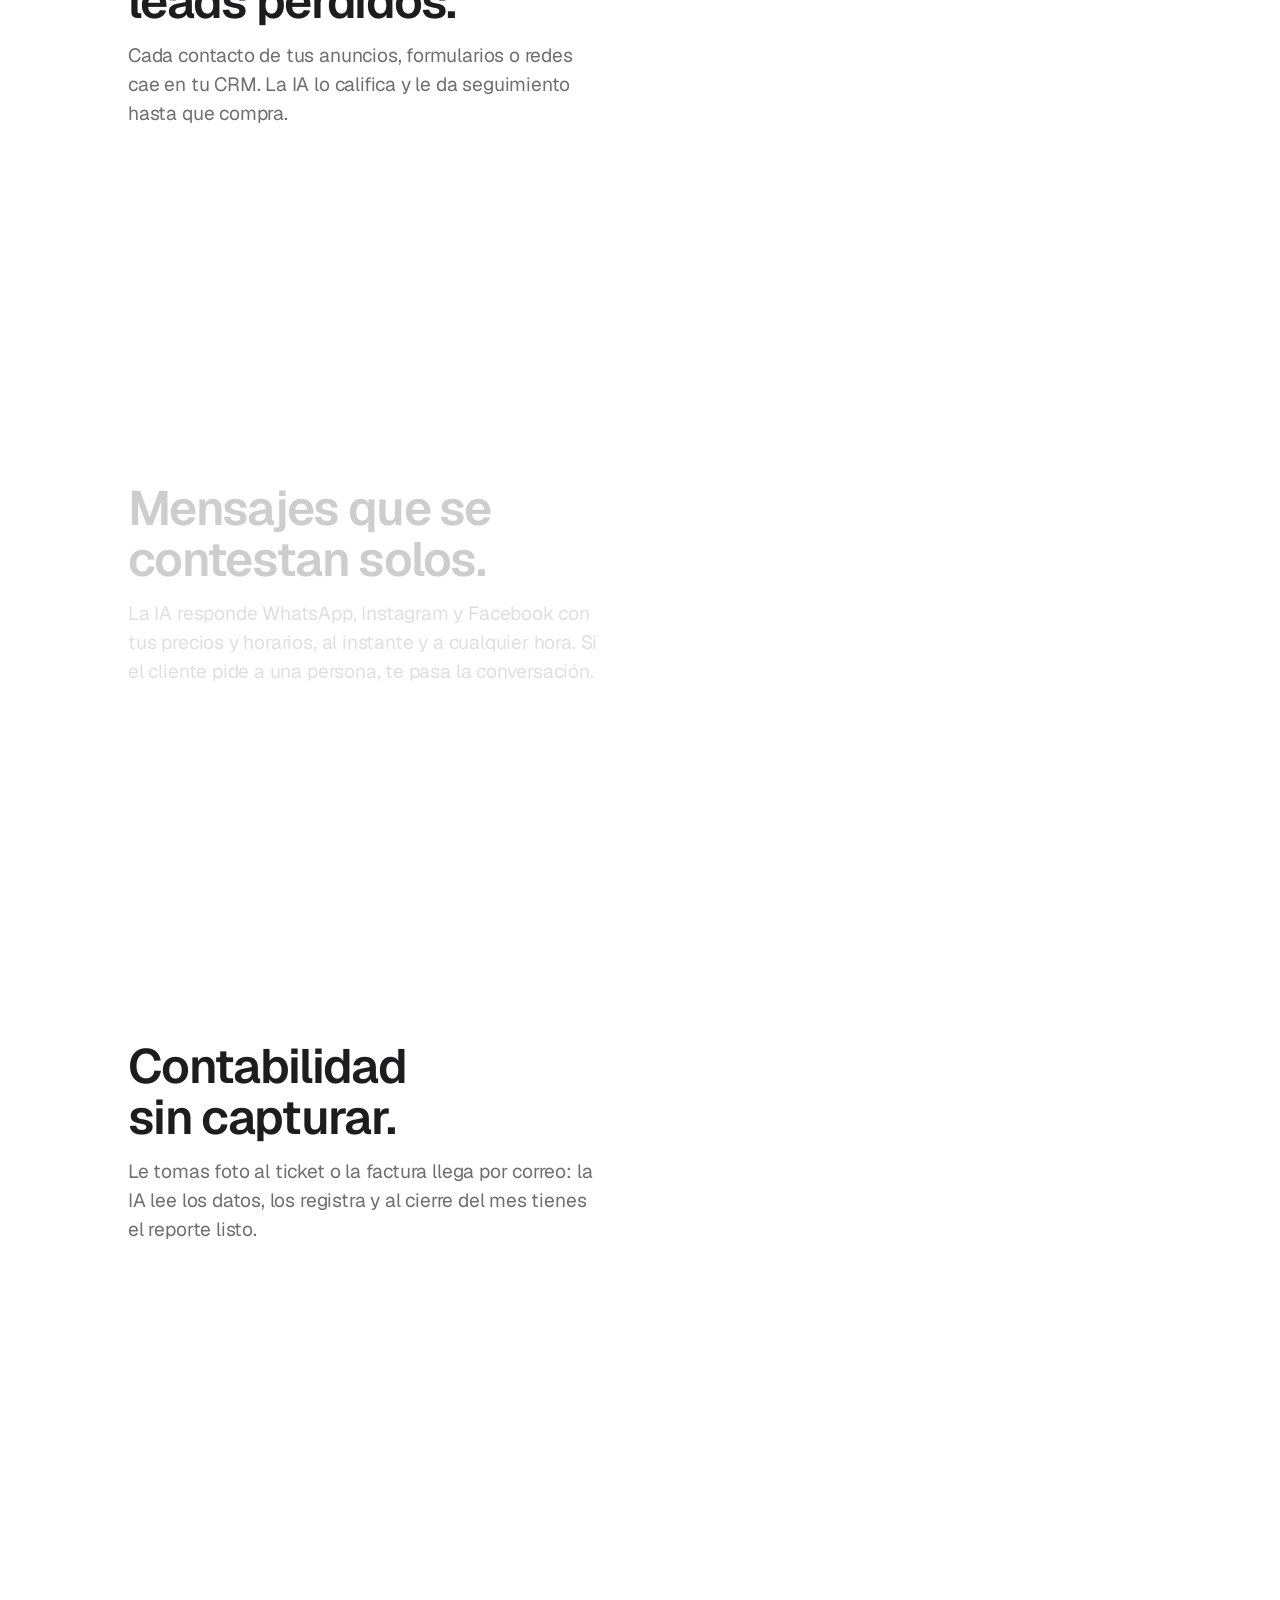
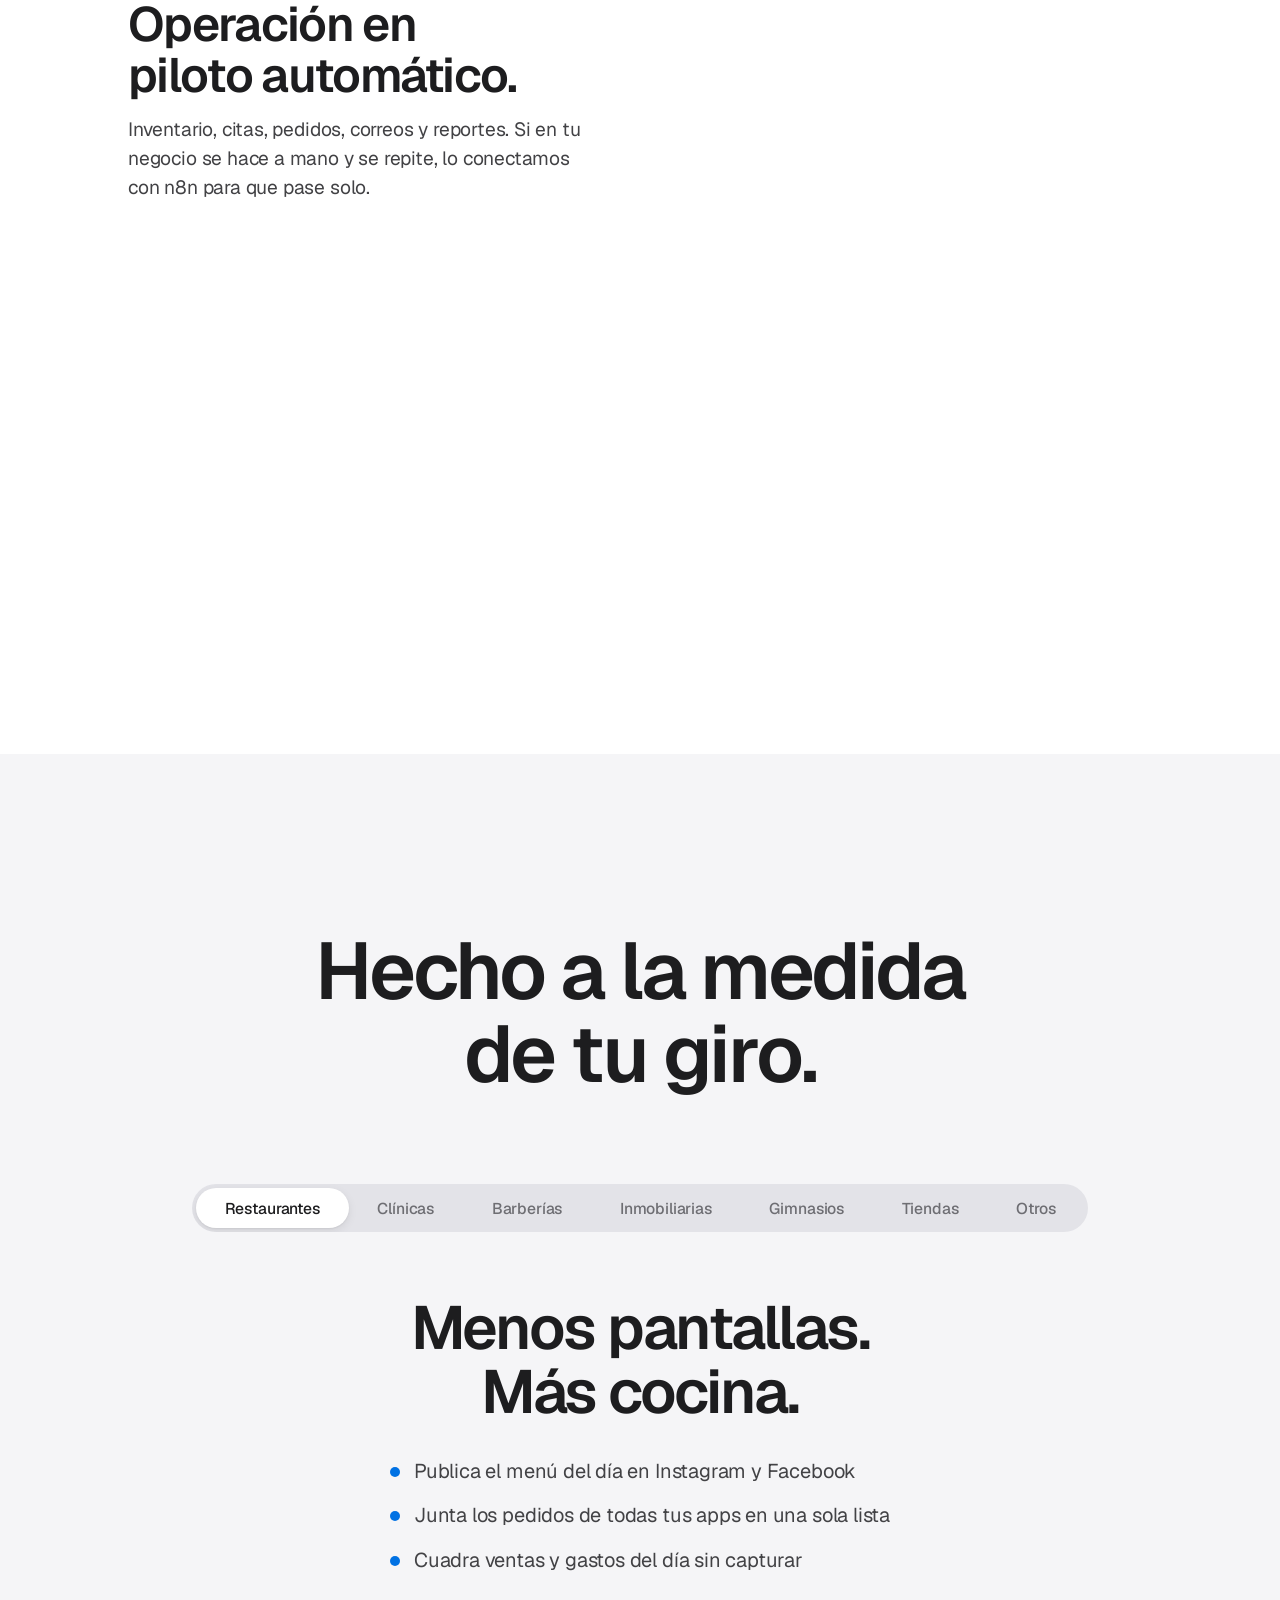
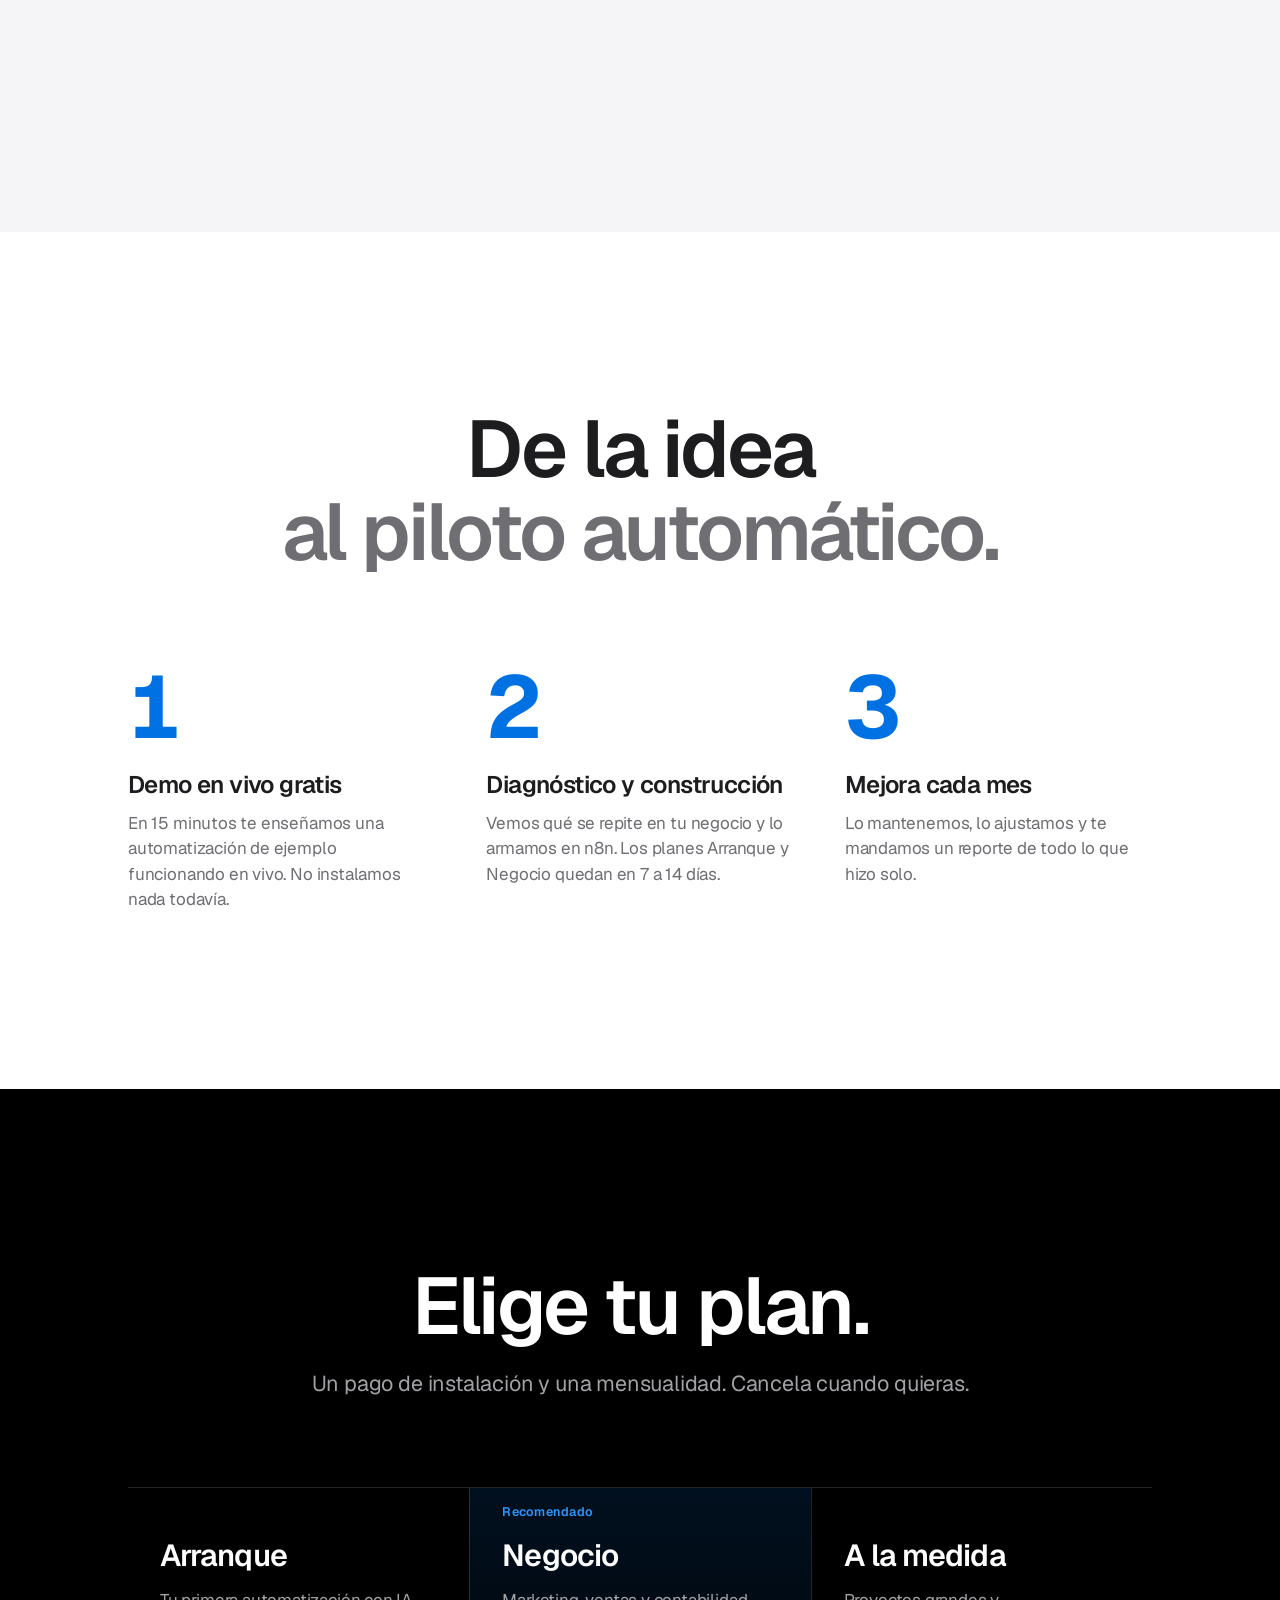
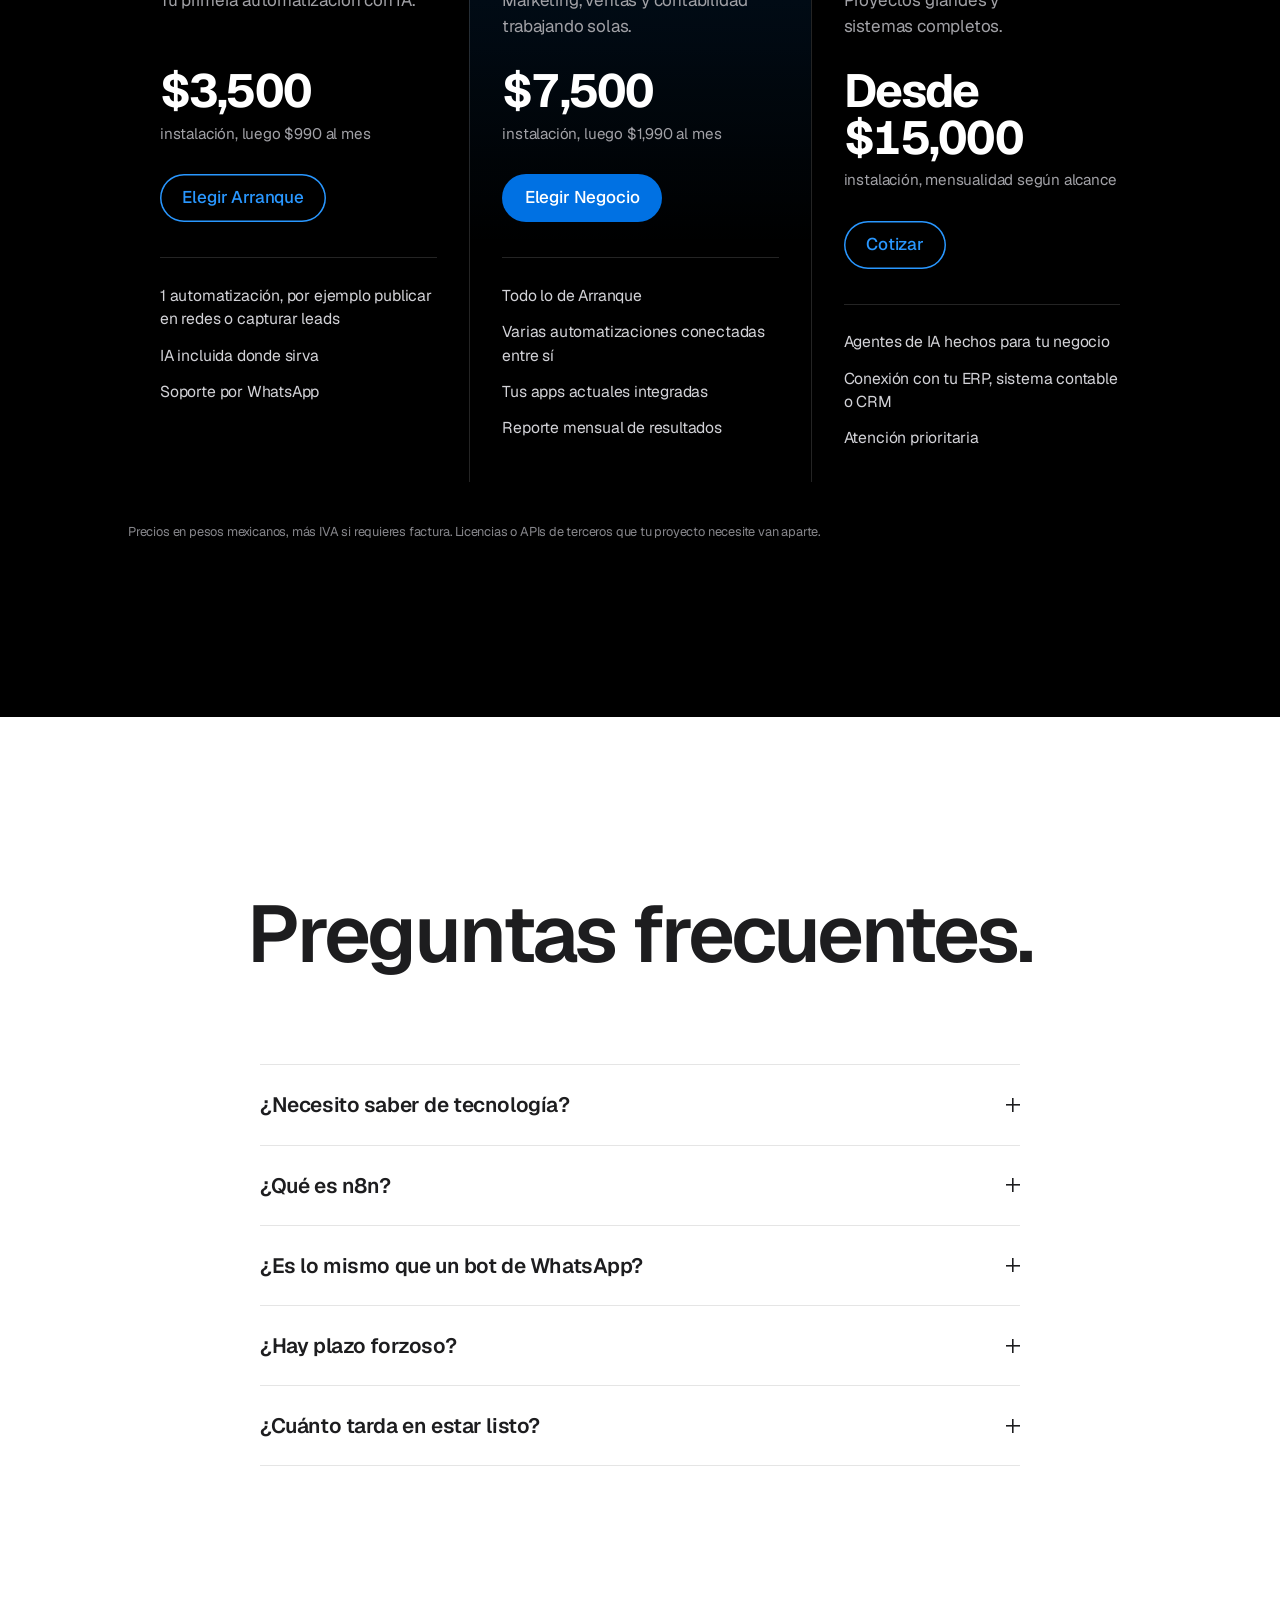
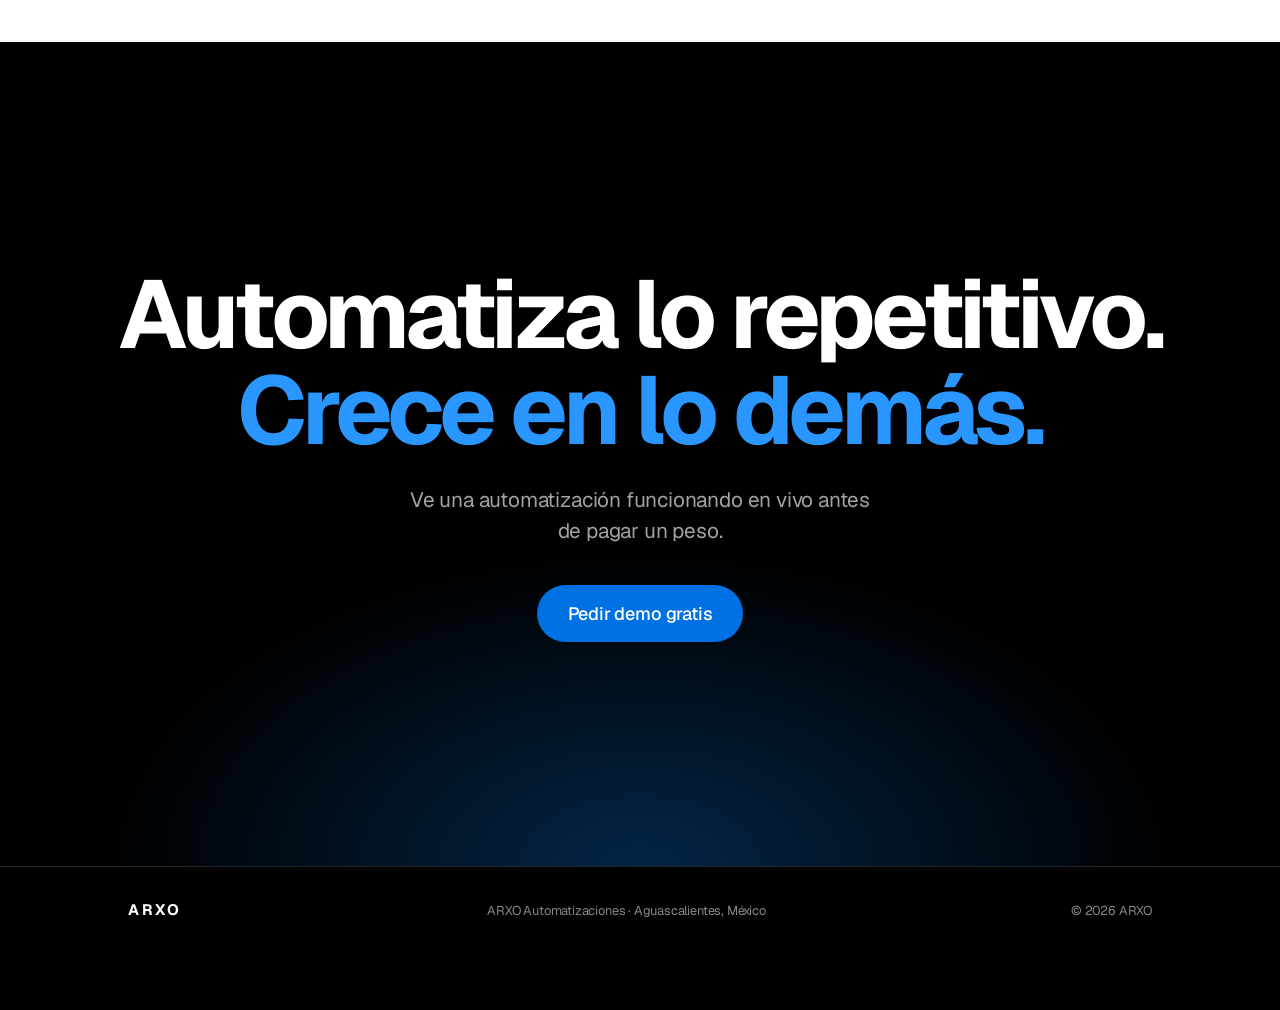
==== commit b98e37e0: "Agrega el área de Mensajes a la sección Qué hacemos Co-Authored-By: Claude Opus 5.5 (1M context) <no" ====
--- a/index.html
+++ b/index.html
@@ -4,7 +4,7 @@
   <meta charset="utf-8">
   <meta name="viewport" content="width=device-width, initial-scale=1, viewport-fit=cover">
   <title>ARXO · IAs para tu negocio: ventas, marketing, contabilidad y operación</title>
-  <meta name="description" content="ARXO crea IAs y automatizaciones con n8n para marketing, ventas, contabilidad y más. Desde un flujo sencillo hasta un sistema completo, para cualquier negocio.">
+  <meta name="description" content="ARXO crea IAs y automatizaciones con n8n para ventas, marketing, mensajes, contabilidad y operación. Desde un flujo sencillo hasta un sistema completo, para cualquier negocio.">
   <meta property="og:title" content="ARXO · IAs para tu negocio">
   <meta property="og:description" content="IAs de marketing, ventas y contabilidad que trabajan solas, hechas con n8n.">
   <meta property="og:type" content="website">
@@ -39,7 +39,7 @@
           <span class="line">Tu negocio.</span>
           <span class="line line-blue">En automático.</span>
         </h1>
-        <p class="hero-sub">Creamos IAs de ventas, marketing, contabilidad y operación, conectadas con n8n, para todo lo que tu equipo hace a mano. Desde un flujo sencillo hasta un sistema completo.</p>
+        <p class="hero-sub">Creamos IAs de ventas, marketing, mensajes, contabilidad y operación, conectadas con n8n, para todo lo que tu equipo hace a mano. Desde un flujo sencillo hasta un sistema completo.</p>
         <div class="hero-cta">
           <a class="pill pill-lg" data-wa="Hola ARXO, quiero una demo gratis para mi negocio" href="https://wa.me/524495458788">Pedir demo gratis</a>
           <a class="chev" href="#funciones">Ver qué automatizamos</a>
@@ -90,10 +90,14 @@
             <p>Cada contacto de tus anuncios, formularios o redes cae en tu CRM. La IA lo califica y le da seguimiento hasta que compra.</p>
           </article>
           <article class="step" data-step-index="2">
+            <h3>Mensajes que se contestan solos.</h3>
+            <p>La IA responde WhatsApp, Instagram y Facebook con tus precios y horarios, al instante y a cualquier hora. Si el cliente pide a una persona, te pasa la conversación.</p>
+          </article>
+          <article class="step" data-step-index="3">
             <h3>Contabilidad sin capturar.</h3>
             <p>Le tomas foto al ticket o la factura llega por correo: la IA lee los datos, los registra y al cierre del mes tienes el reporte listo.</p>
           </article>
-          <article class="step" data-step-index="3">
+          <article class="step" data-step-index="4">
             <h3>Operación en piloto automático.</h3>
             <p>Inventario, citas, pedidos, correos y reportes. Si en tu negocio se hace a mano y se repite, lo conectamos con n8n para que pase solo.</p>
           </article>
@@ -127,6 +131,13 @@
               </div>
 
               <div class="screen" data-screen="2" aria-hidden="true">
+                <p class="screen-title">Mensajes</p>
+                <p class="b in">¿Tienen mesa para 4 hoy a las 9?</p>
+                <p class="b out">¡Claro! Te aparto la mesa de 9:00 para 4. ¿A nombre de quién?</p>
+                <p class="meta"><span class="dot-live"></span>Respondido en 2 s · 11:48 p.m.</p>
+              </div>
+
+              <div class="screen" data-screen="3" aria-hidden="true">
                 <p class="screen-title">Gastos</p>
                 <p class="b out">Leí tu factura: Papelería Centro, $4,200 más IVA.</p>
                 <div class="pay">
@@ -136,7 +147,7 @@
                 <p class="meta"><span class="dot-live"></span>Reporte del mes listo</p>
               </div>
 
-              <div class="screen" data-screen="3" aria-hidden="true">
+              <div class="screen" data-screen="4" aria-hidden="true">
                 <p class="screen-title">Flujo</p>
                 <ul class="slots">
                   <li>Nuevo pedido<span>Listo</span></li>
@@ -151,7 +162,7 @@
           <p class="stage-note">Pantallas de ejemplo</p>
         </div>
       </div>
-      <p class="swipe-hint">Desliza para ver las 4 áreas · Pantallas de ejemplo</p>
+      <p class="swipe-hint">Desliza para ver las 5 áreas · Pantallas de ejemplo</p>
     </section>
 
     <!-- GIROS -->
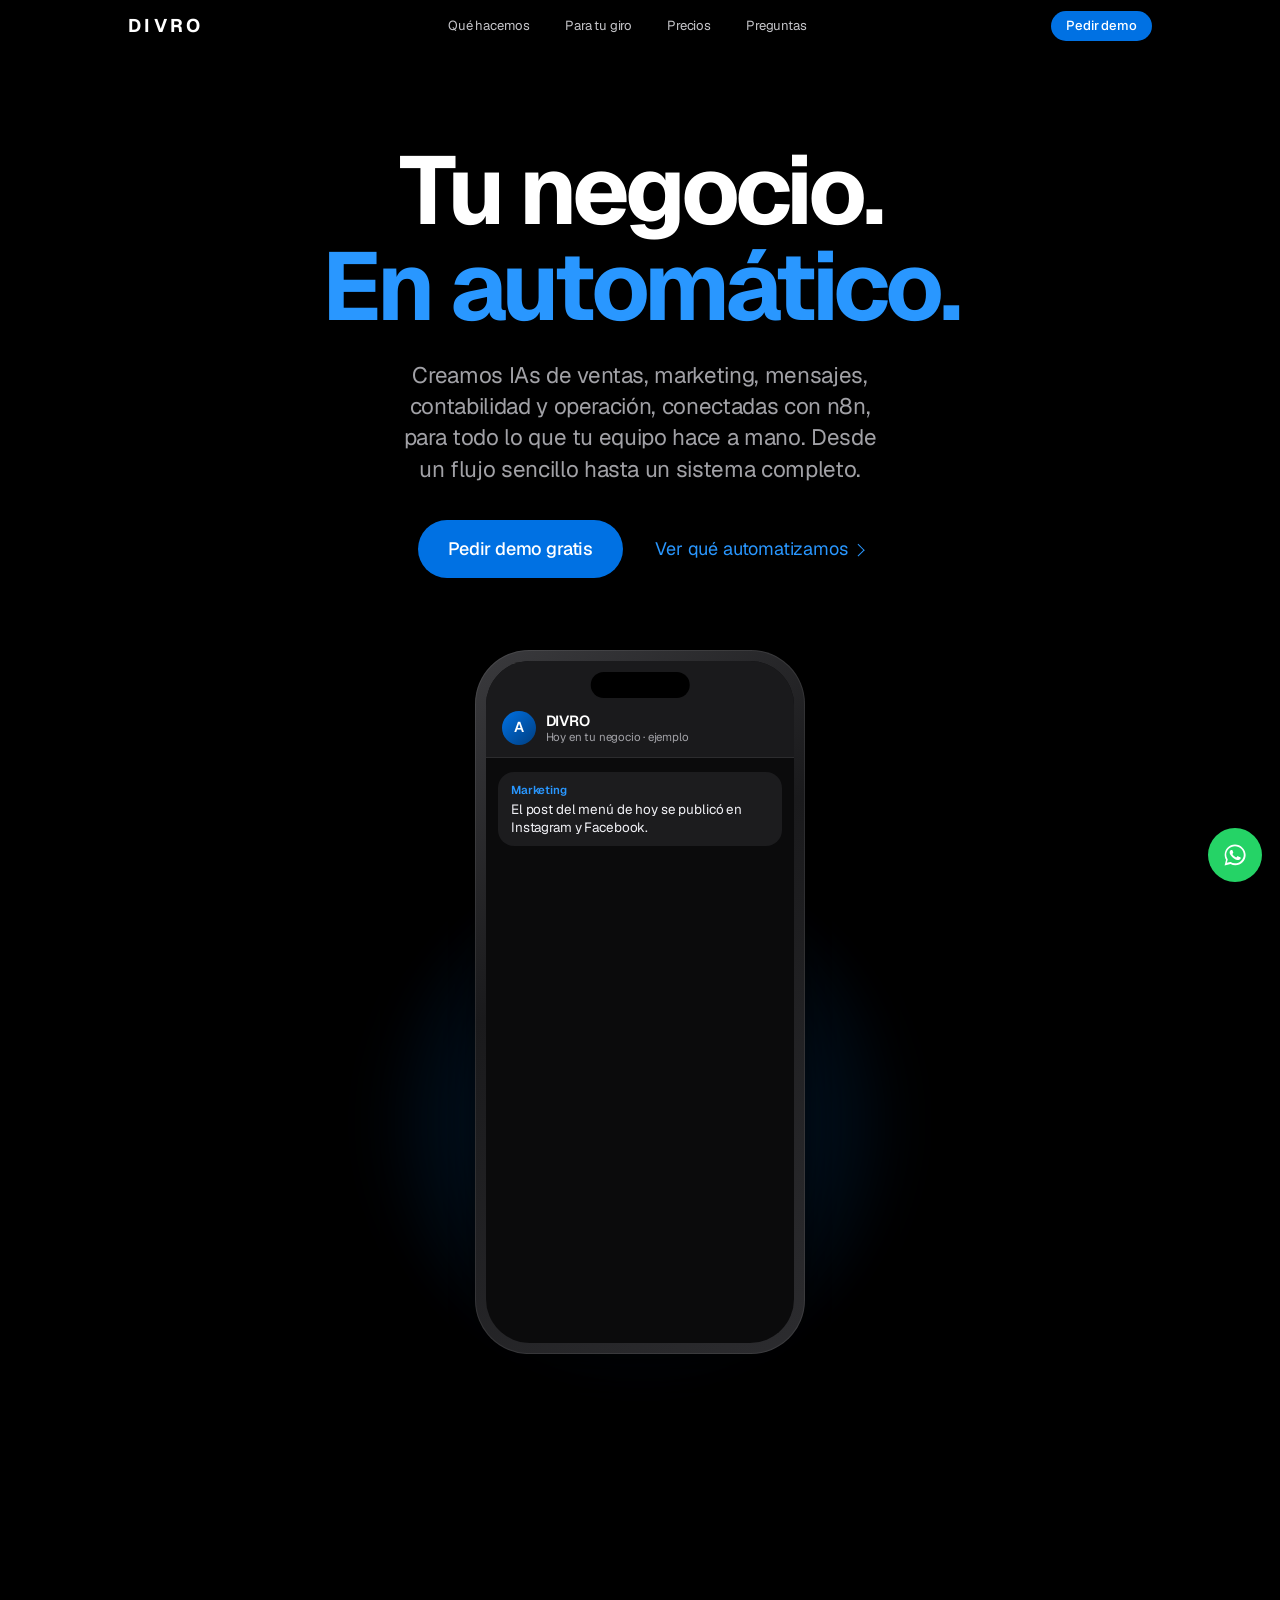
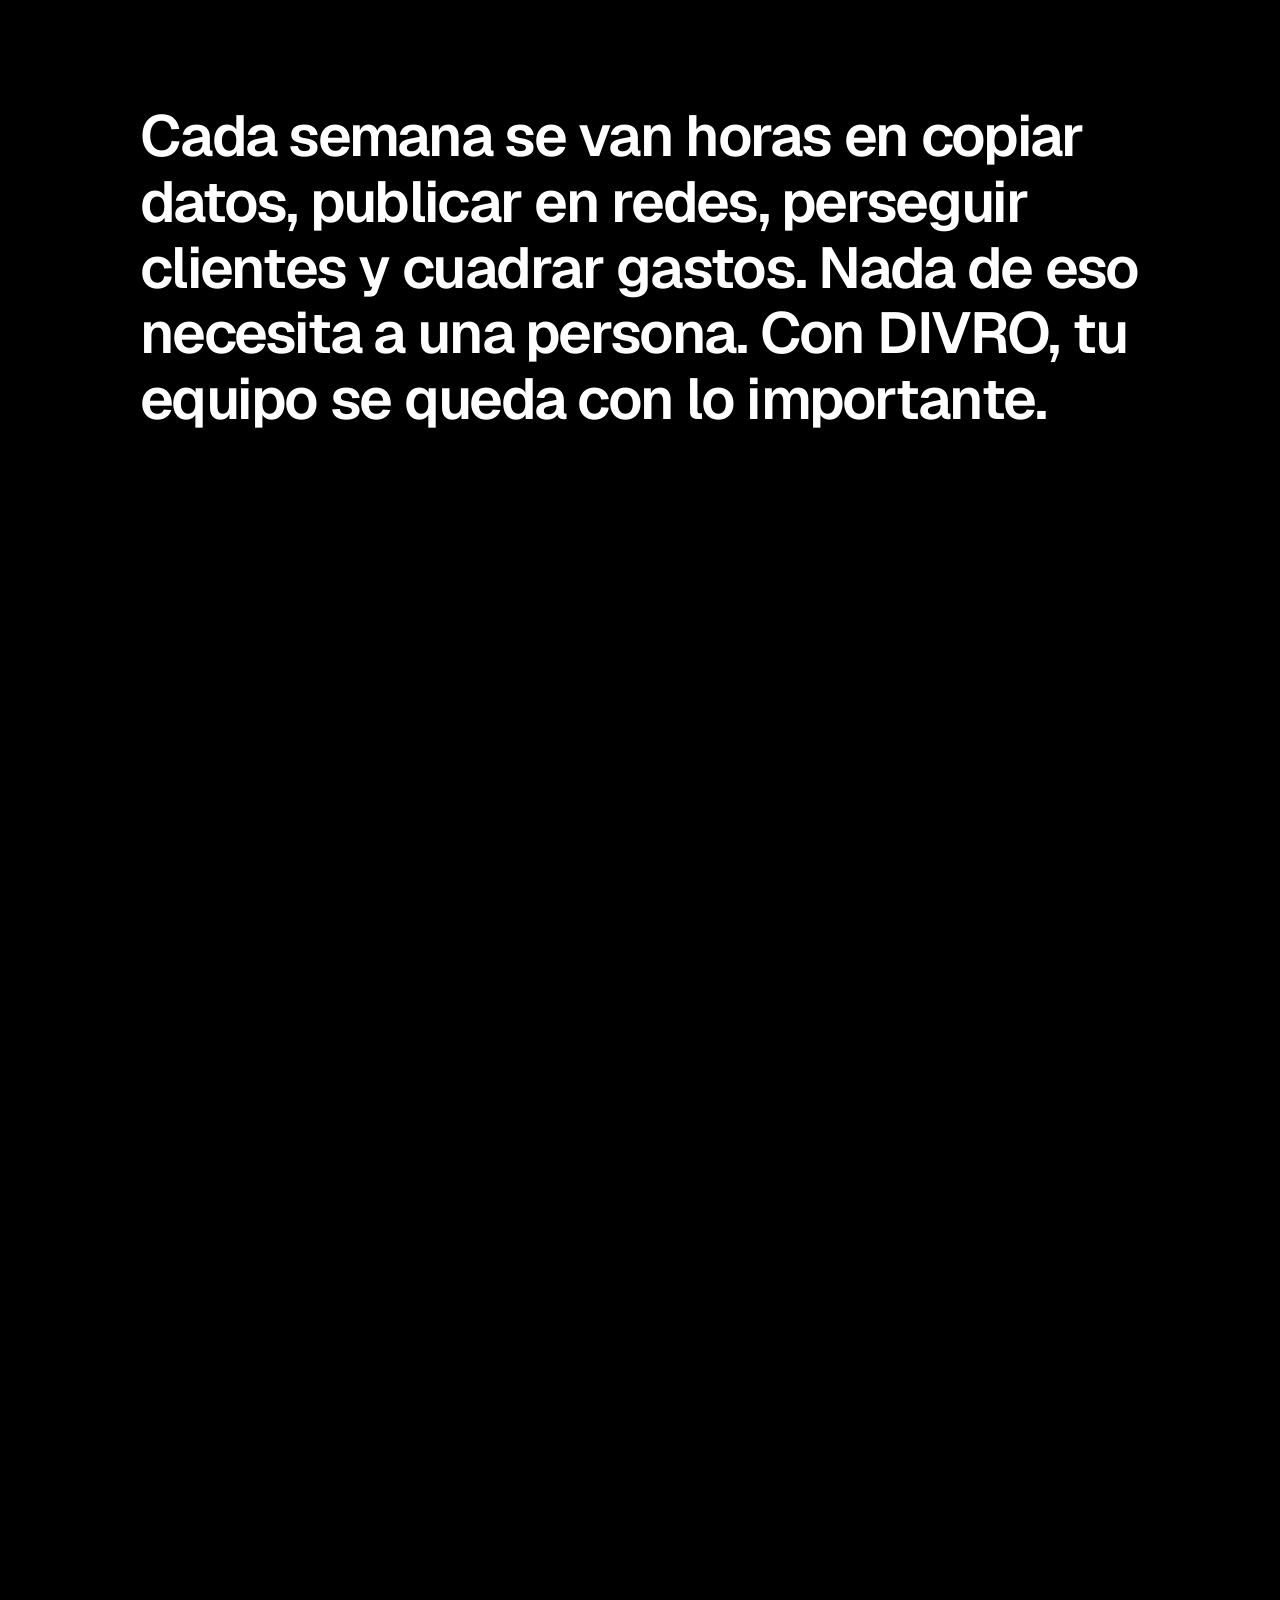
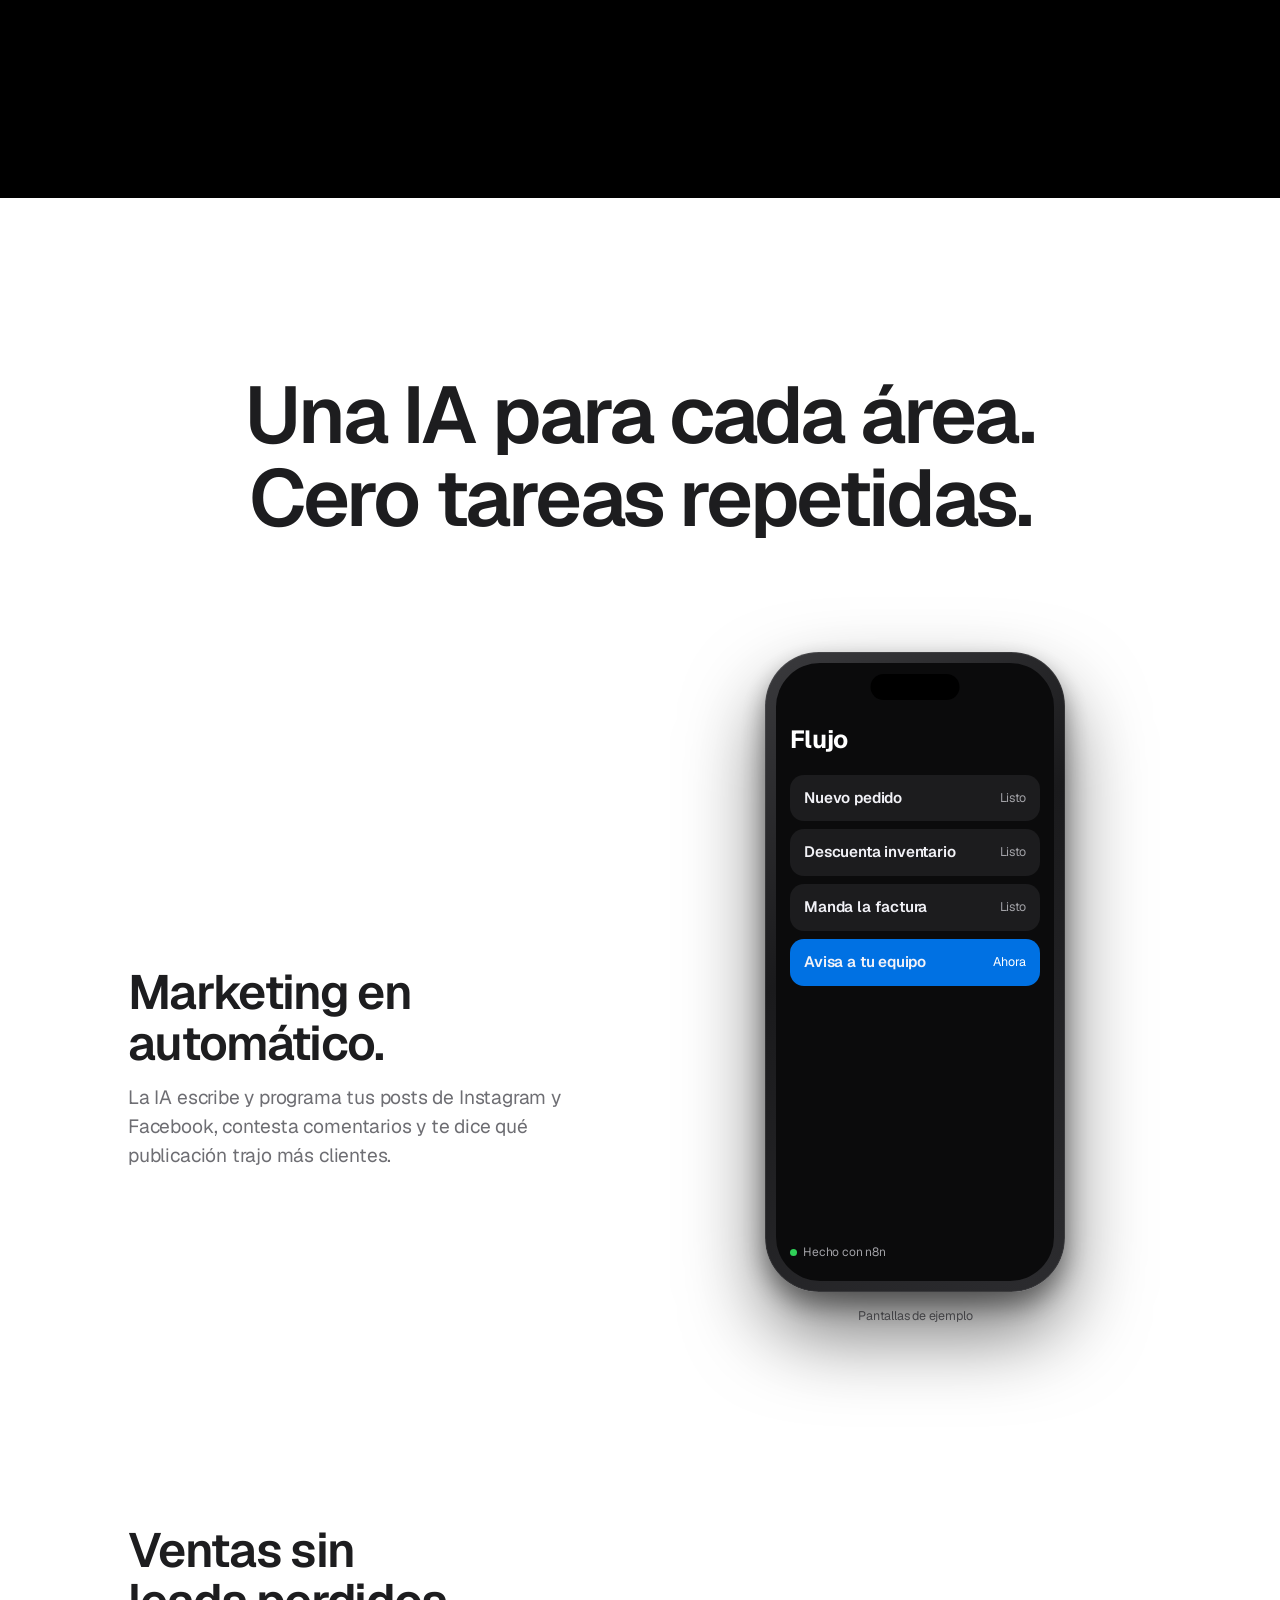
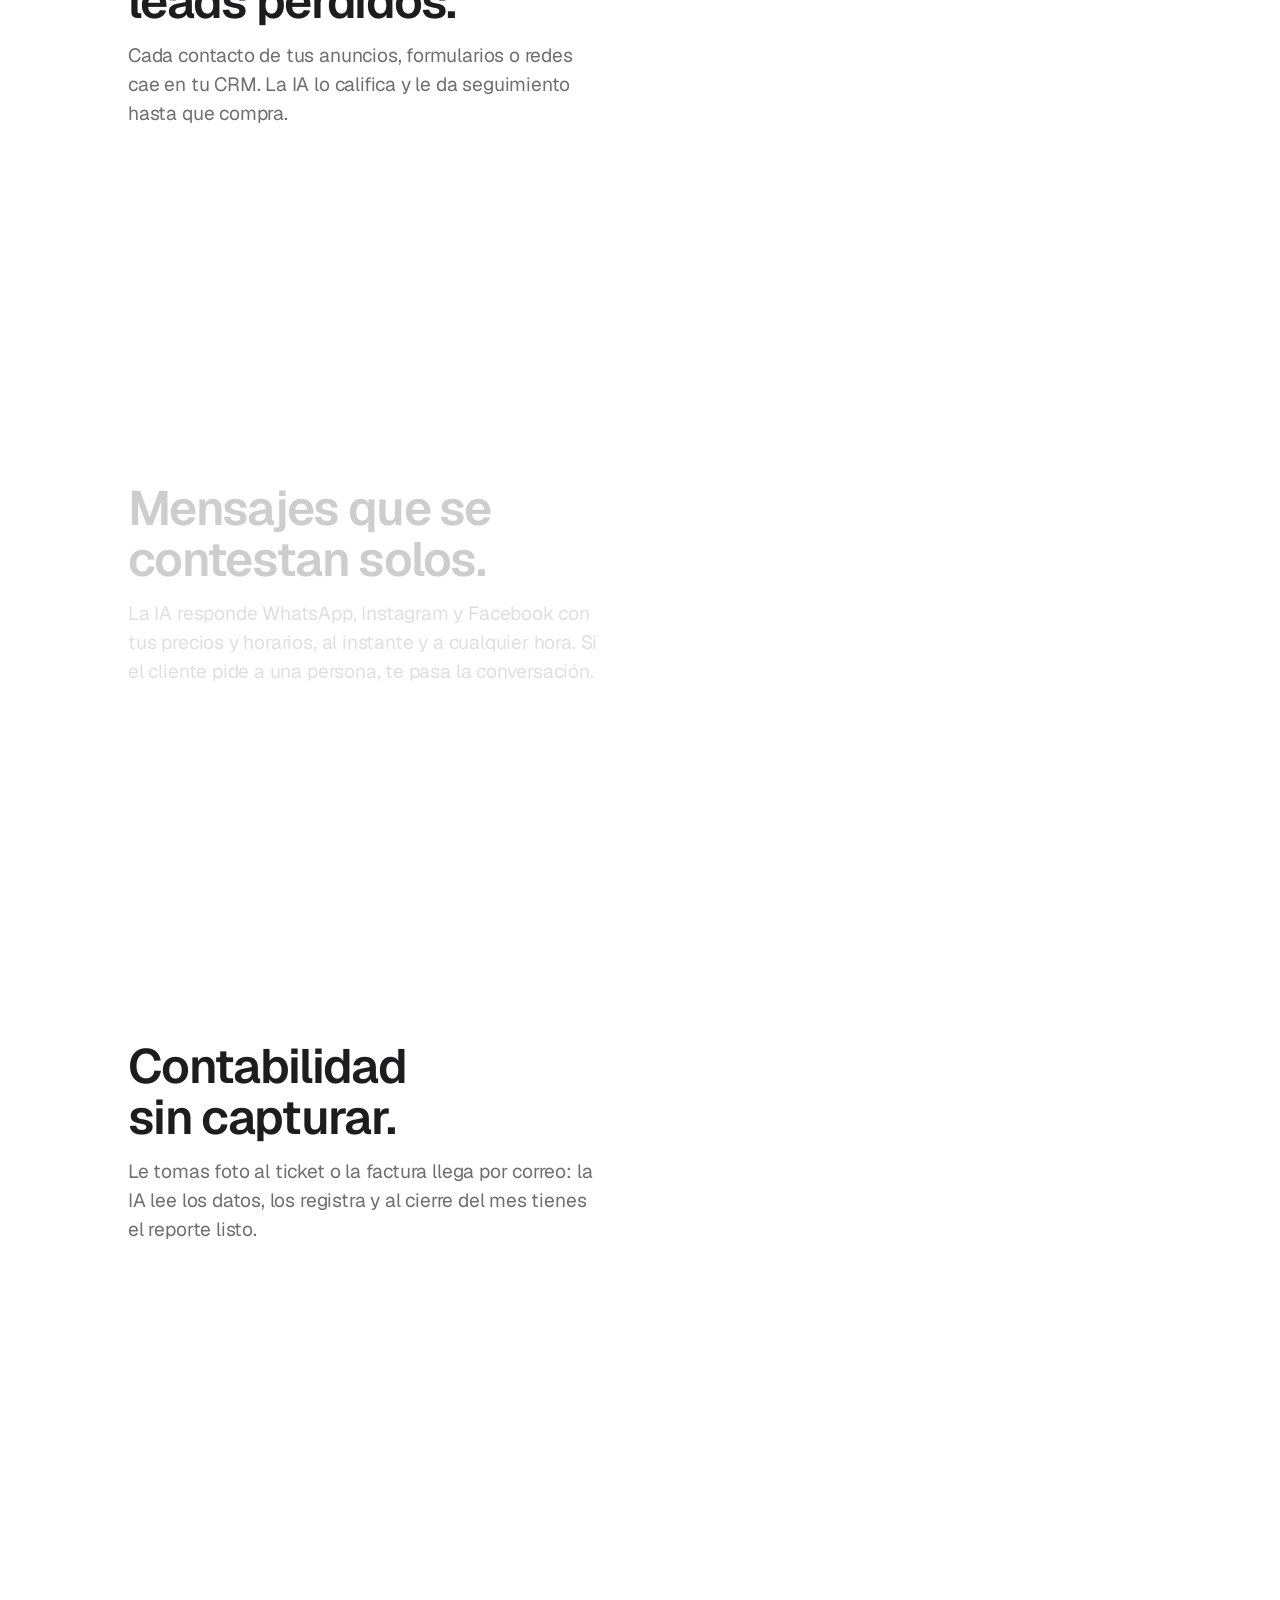
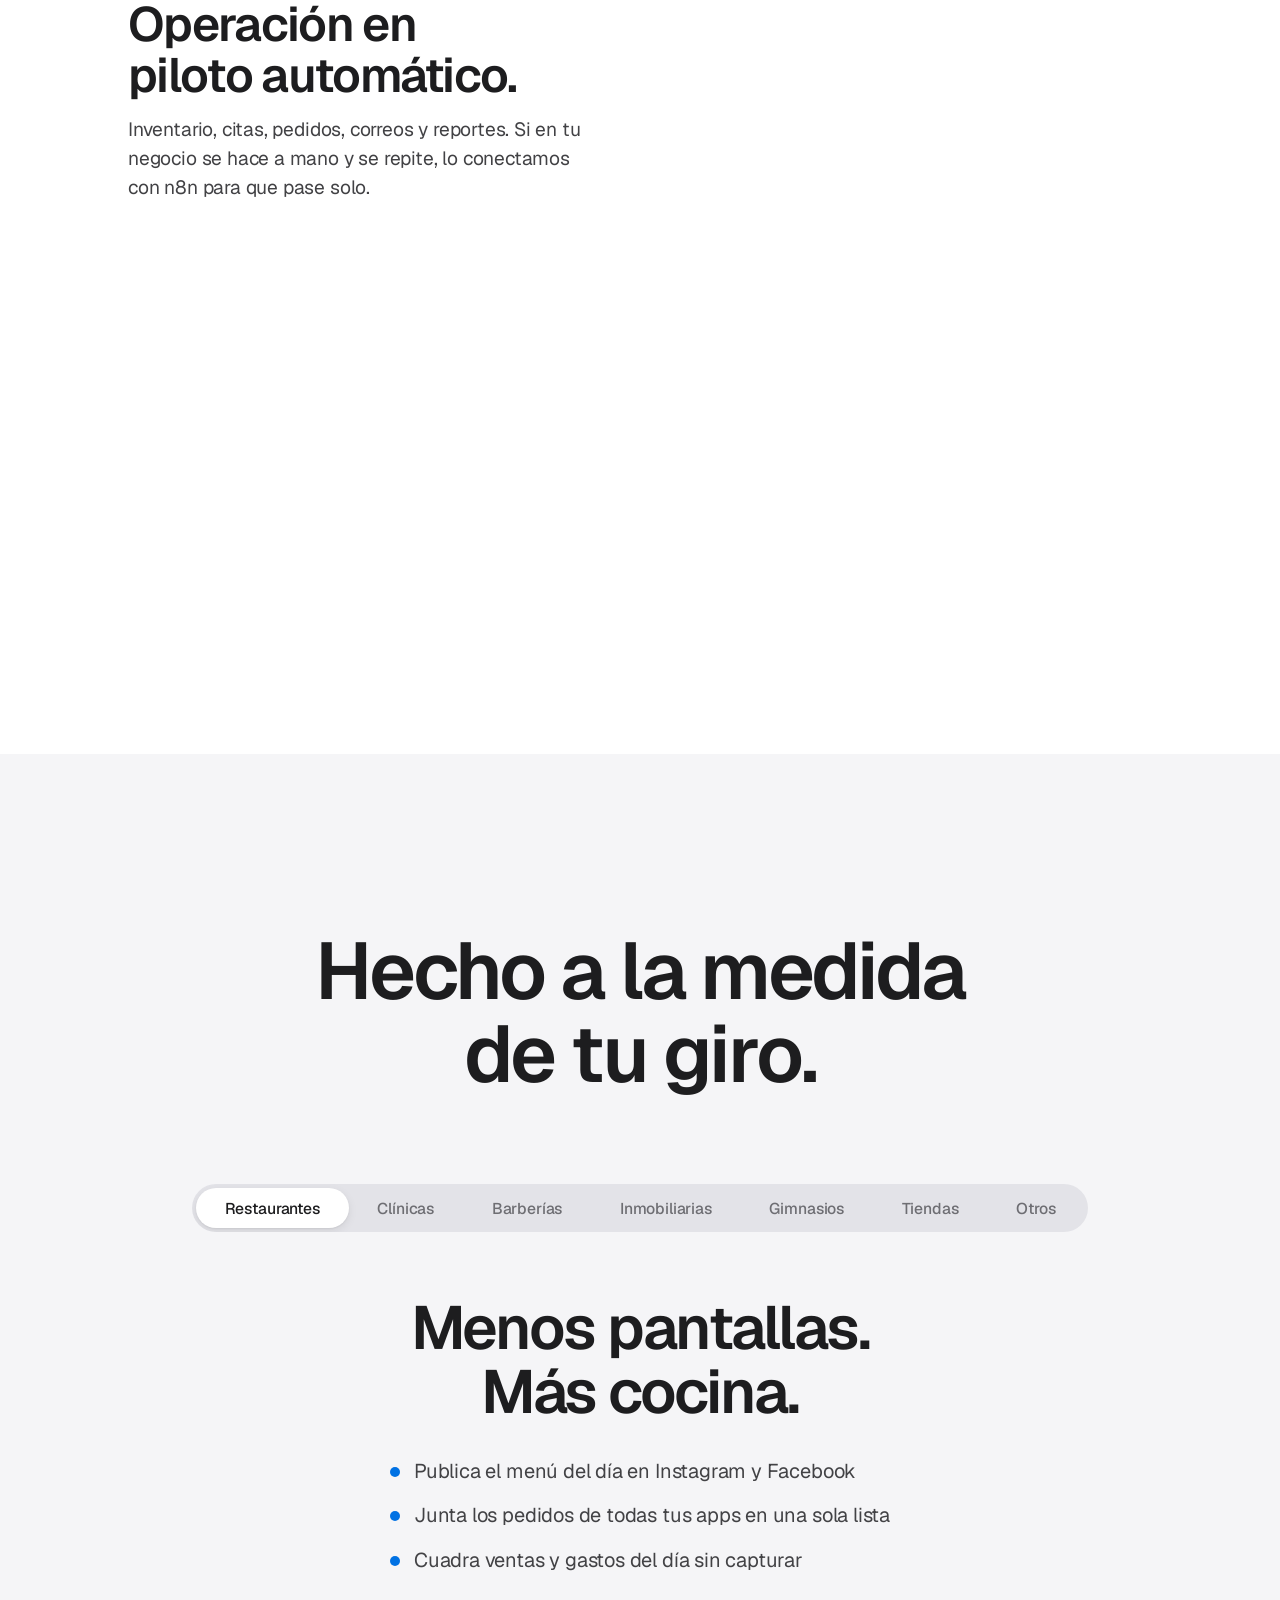
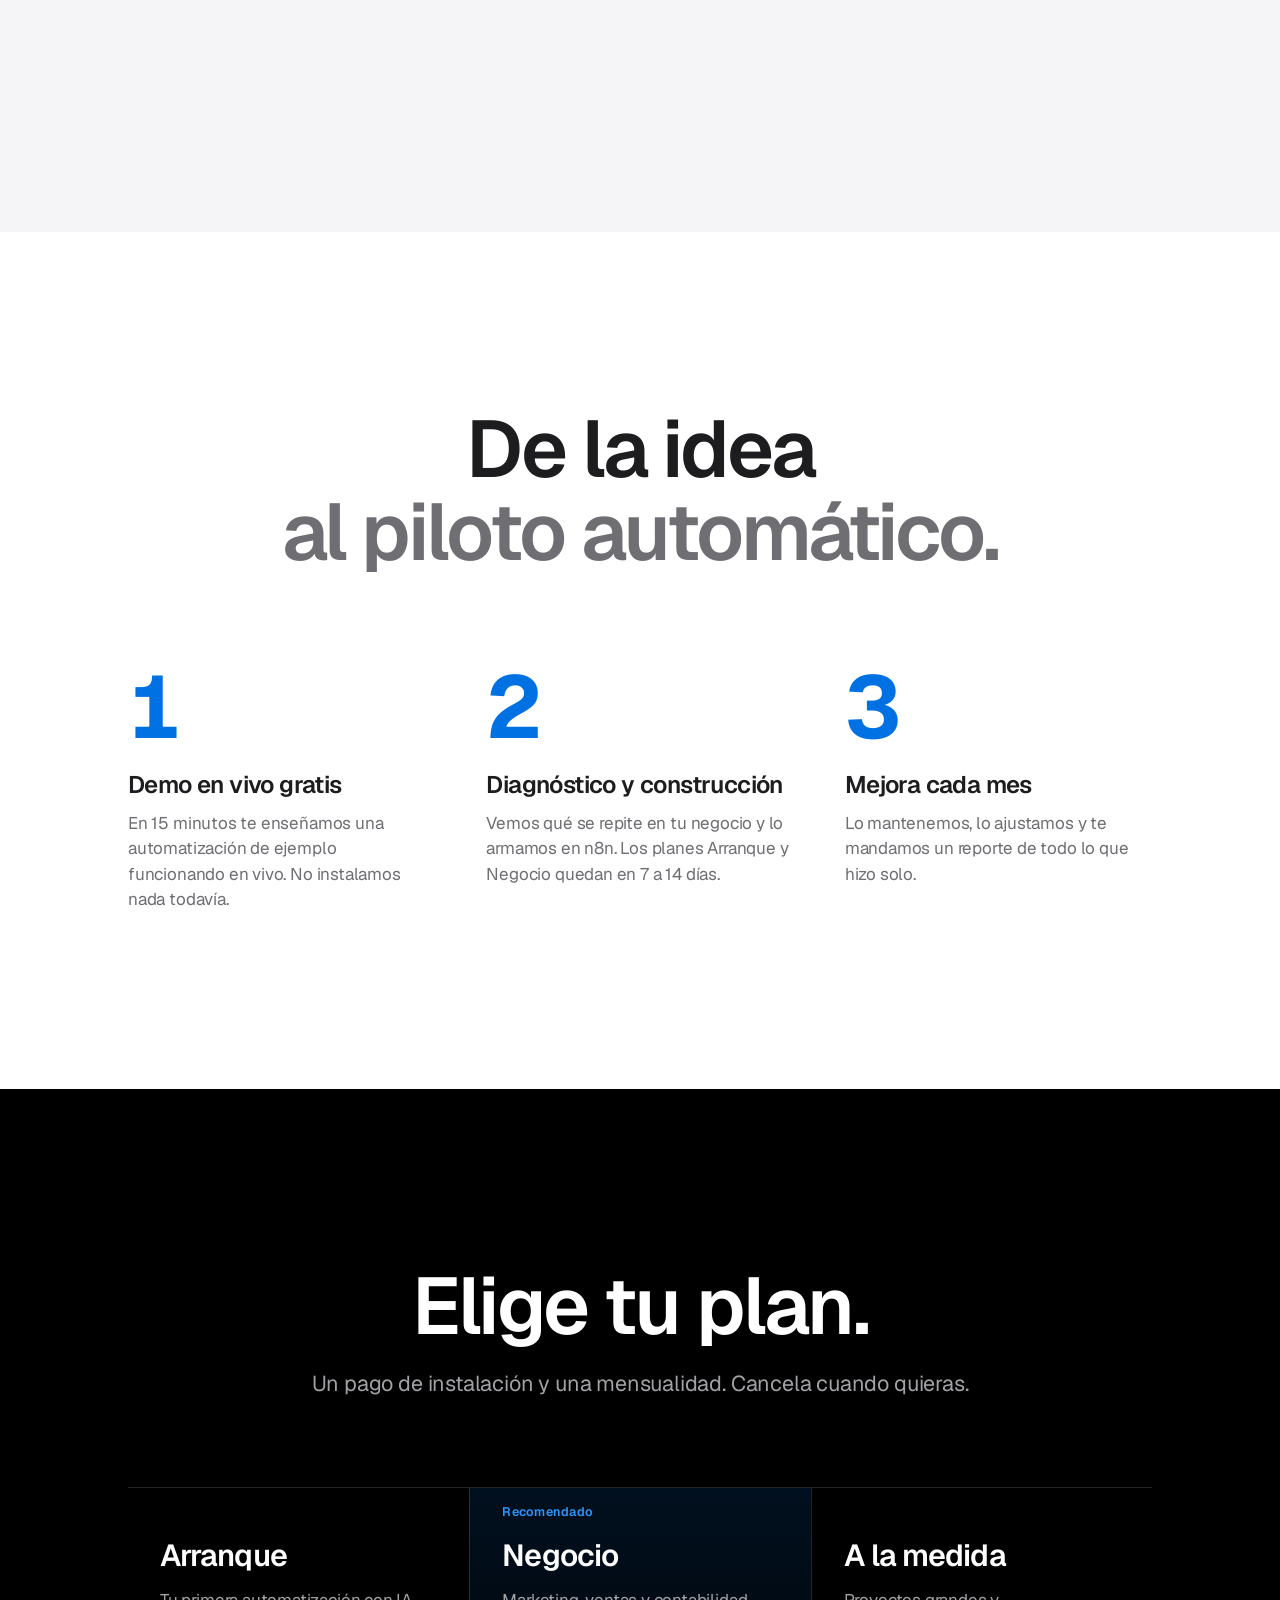
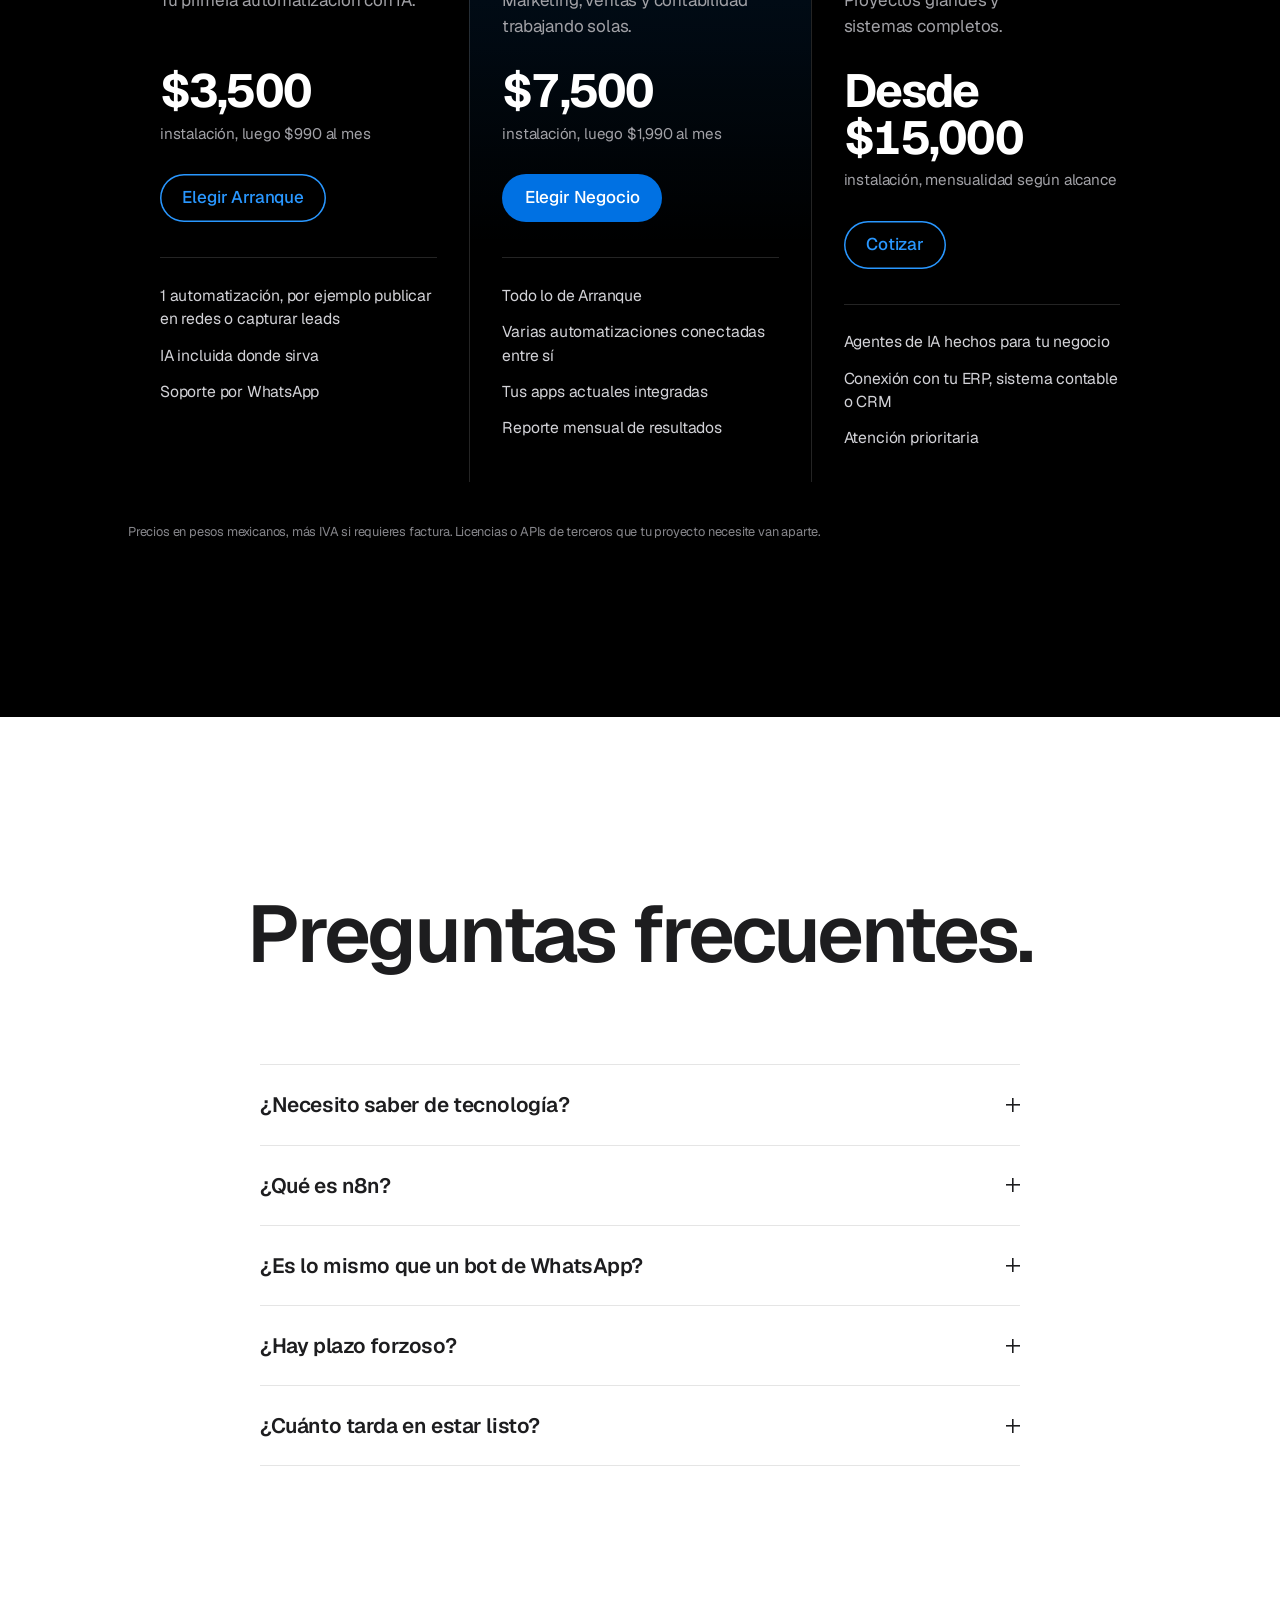
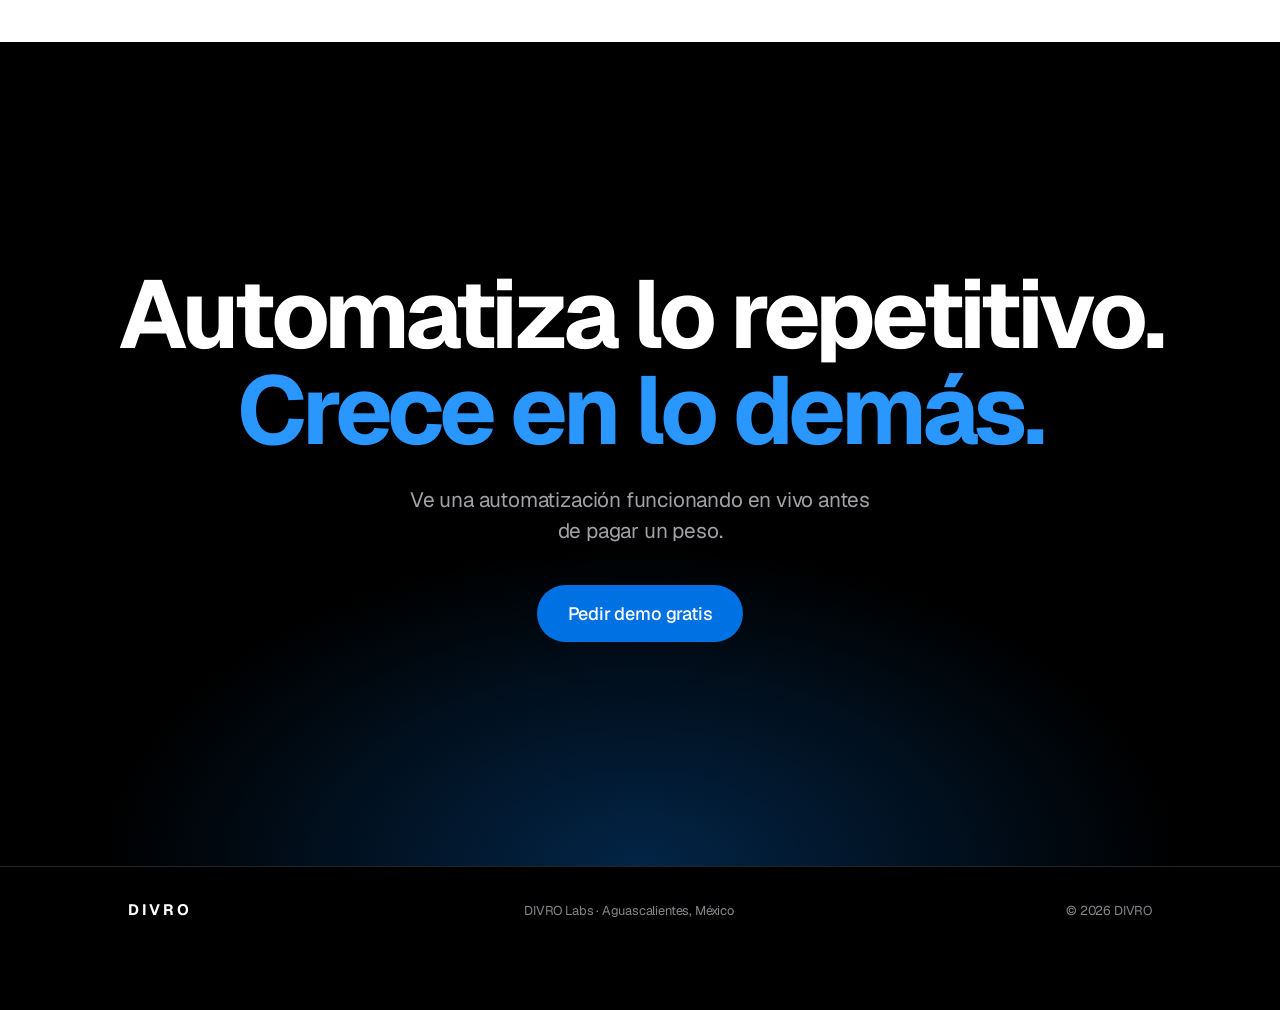
==== commit e6933e07: "Cambio de marca: ARXO pasa a DIVRO Reemplaza el nombre visible ARXO por DIVRO (y "ARXO Automatizacio" ====
--- a/index.html
+++ b/index.html
@@ -3,9 +3,9 @@
 <head>
   <meta charset="utf-8">
   <meta name="viewport" content="width=device-width, initial-scale=1, viewport-fit=cover">
-  <title>ARXO · IAs para tu negocio: ventas, marketing, contabilidad y operación</title>
-  <meta name="description" content="ARXO crea IAs y automatizaciones con n8n para ventas, marketing, mensajes, contabilidad y operación. Desde un flujo sencillo hasta un sistema completo, para cualquier negocio.">
-  <meta property="og:title" content="ARXO · IAs para tu negocio">
+  <title>DIVRO · IAs para tu negocio: ventas, marketing, contabilidad y operación</title>
+  <meta name="description" content="DIVRO crea IAs y automatizaciones con n8n para ventas, marketing, mensajes, contabilidad y operación. Desde un flujo sencillo hasta un sistema completo, para cualquier negocio.">
+  <meta property="og:title" content="DIVRO · IAs para tu negocio">
   <meta property="og:description" content="IAs de marketing, ventas y contabilidad que trabajan solas, hechas con n8n.">
   <meta property="og:type" content="website">
   <meta name="theme-color" content="#000000">
@@ -19,14 +19,14 @@
 
   <header class="nav" id="nav">
     <div class="nav-inner">
-      <a href="#" class="wordmark" aria-label="ARXO, inicio">ARXO</a>
+      <a href="#" class="wordmark" aria-label="DIVRO, inicio">DIVRO</a>
       <nav class="nav-links" aria-label="Secciones">
         <a href="#funciones">Qué hacemos</a>
         <a href="#giros">Para tu giro</a>
         <a href="#precios">Precios</a>
         <a href="#preguntas">Preguntas</a>
       </nav>
-      <a class="pill pill-sm" data-wa="Hola ARXO, quiero información sobre automatizar mi negocio" href="https://wa.me/524495458788">Pedir demo</a>
+      <a class="pill pill-sm" data-wa="Hola DIVRO, quiero información sobre automatizar mi negocio" href="https://wa.me/524495458788">Pedir demo</a>
     </div>
   </header>
 
@@ -41,19 +41,19 @@
         </h1>
         <p class="hero-sub">Creamos IAs de ventas, marketing, mensajes, contabilidad y operación, conectadas con n8n, para todo lo que tu equipo hace a mano. Desde un flujo sencillo hasta un sistema completo.</p>
         <div class="hero-cta">
-          <a class="pill pill-lg" data-wa="Hola ARXO, quiero una demo gratis para mi negocio" href="https://wa.me/524495458788">Pedir demo gratis</a>
+          <a class="pill pill-lg" data-wa="Hola DIVRO, quiero una demo gratis para mi negocio" href="https://wa.me/524495458788">Pedir demo gratis</a>
           <a class="chev" href="#funciones">Ver qué automatizamos</a>
         </div>
       </div>
 
       <div class="stage" data-hero-stage>
         <div class="halo" aria-hidden="true"></div>
-        <div class="device" role="img" aria-label="Ejemplo: avisos de las tareas que ARXO hace sola en un día (marketing, ventas, contabilidad y reportes)">
+        <div class="device" role="img" aria-label="Ejemplo: avisos de las tareas que DIVRO hace sola en un día (marketing, ventas, contabilidad y reportes)">
           <div class="device-screen">
             <div class="island" aria-hidden="true"></div>
             <div class="app-bar">
               <span class="avatar" aria-hidden="true">A</span>
-              <span class="app-name">ARXO<small>Hoy en tu negocio · ejemplo</small></span>
+              <span class="app-name">DIVRO<small>Hoy en tu negocio · ejemplo</small></span>
             </div>
             <div class="thread" data-live-thread aria-hidden="true">
               <p class="nt" data-step="0"><b>Marketing</b>El post del menú de hoy se publicó en Instagram y Facebook.</p>
@@ -69,8 +69,8 @@
     </section>
 
     <!-- MANIFIESTO: el texto se enciende al hacer scroll -->
-    <section class="manifesto" aria-label="Por qué ARXO">
-      <div class="reveal-text"><p data-reveal-text>Cada semana se van horas en copiar datos, publicar en redes, perseguir clientes y cuadrar gastos. Nada de eso necesita a una persona. Con ARXO, tu equipo se queda con lo importante.</p></div>
+    <section class="manifesto" aria-label="Por qué DIVRO">
+      <div class="reveal-text"><p data-reveal-text>Cada semana se van horas en copiar datos, publicar en redes, perseguir clientes y cuadrar gastos. Nada de eso necesita a una persona. Con DIVRO, tu equipo se queda con lo importante.</p></div>
     </section>
 
     <!-- FUNCIONES: scroll con teléfono fijo -->
@@ -240,7 +240,7 @@
           </ul>
         </div>
       </div>
-      <p class="giro-more fade"><a data-wa="Hola ARXO, tengo un negocio de otro giro y quiero automatizarlo" href="https://wa.me/524495458788">Cuéntanos de tu negocio</a></p>
+      <p class="giro-more fade"><a data-wa="Hola DIVRO, tengo un negocio de otro giro y quiero automatizarlo" href="https://wa.me/524495458788">Cuéntanos de tu negocio</a></p>
     </section>
 
     <!-- CÓMO FUNCIONA -->
@@ -267,7 +267,7 @@
           <p class="plan-for">Tu primera automatización con IA.</p>
           <p class="plan-price">$3,500</p>
           <p class="plan-then">instalación, luego $990 al mes</p>
-          <a class="pill pill-outline" data-wa="Hola ARXO, me interesa el plan Arranque" href="https://wa.me/524495458788">Elegir Arranque</a>
+          <a class="pill pill-outline" data-wa="Hola DIVRO, me interesa el plan Arranque" href="https://wa.me/524495458788">Elegir Arranque</a>
           <ul class="plan-list">
             <li>1 automatización, por ejemplo publicar en redes o capturar leads</li>
             <li>IA incluida donde sirva</li>
@@ -280,7 +280,7 @@
           <p class="plan-for">Marketing, ventas y contabilidad trabajando solas.</p>
           <p class="plan-price">$7,500</p>
           <p class="plan-then">instalación, luego $1,990 al mes</p>
-          <a class="pill" data-wa="Hola ARXO, me interesa el plan Negocio" href="https://wa.me/524495458788">Elegir Negocio</a>
+          <a class="pill" data-wa="Hola DIVRO, me interesa el plan Negocio" href="https://wa.me/524495458788">Elegir Negocio</a>
           <ul class="plan-list">
             <li>Todo lo de Arranque</li>
             <li>Varias automatizaciones conectadas entre sí</li>
@@ -293,7 +293,7 @@
           <p class="plan-for">Proyectos grandes y sistemas completos.</p>
           <p class="plan-price">Desde $15,000</p>
           <p class="plan-then">instalación, mensualidad según alcance</p>
-          <a class="pill pill-outline" data-wa="Hola ARXO, quiero cotizar un proyecto a la medida" href="https://wa.me/524495458788">Cotizar</a>
+          <a class="pill pill-outline" data-wa="Hola DIVRO, quiero cotizar un proyecto a la medida" href="https://wa.me/524495458788">Cotizar</a>
           <ul class="plan-list">
             <li>Agentes de IA hechos para tu negocio</li>
             <li>Conexión con tu ERP, sistema contable o CRM</li>
@@ -338,20 +338,20 @@
       <div class="closer-inner fade">
         <h2>Automatiza lo repetitivo.<br><span class="line-blue">Crece en lo demás.</span></h2>
         <p>Ve una automatización funcionando en vivo antes de pagar un peso.</p>
-        <a class="pill pill-lg" data-wa="Hola ARXO, quiero agendar mi demo gratis" href="https://wa.me/524495458788">Pedir demo gratis</a>
+        <a class="pill pill-lg" data-wa="Hola DIVRO, quiero agendar mi demo gratis" href="https://wa.me/524495458788">Pedir demo gratis</a>
       </div>
     </section>
   </main>
 
   <footer class="footer">
     <div class="footer-inner">
-      <span class="wordmark">ARXO</span>
-      <p>ARXO Automatizaciones · Aguascalientes, México</p>
-      <p>© <span id="year">2026</span> ARXO</p>
+      <span class="wordmark">DIVRO</span>
+      <p>DIVRO Labs · Aguascalientes, México</p>
+      <p>© <span id="year">2026</span> DIVRO</p>
     </div>
   </footer>
 
-  <a class="wa-float" data-wa="Hola ARXO, quiero información" href="https://wa.me/524495458788" aria-label="Escríbenos por WhatsApp">
+  <a class="wa-float" data-wa="Hola DIVRO, quiero información" href="https://wa.me/524495458788" aria-label="Escríbenos por WhatsApp">
     <svg viewBox="0 0 32 32" width="26" height="26" aria-hidden="true"><path fill="currentColor" d="M16 3C9 3 3.3 8.6 3.3 15.6c0 2.2.6 4.4 1.7 6.3L3.2 29l7.3-1.9c1.8 1 3.9 1.5 5.9 1.5 7 0 12.7-5.7 12.7-12.6S23 3 16 3zm0 23.2c-1.9 0-3.8-.5-5.4-1.5l-.4-.2-4.3 1.1 1.2-4.2-.3-.4c-1.1-1.7-1.6-3.6-1.6-5.5C5.2 9.8 10 5.1 16 5.1s10.8 4.7 10.8 10.5S22 26.2 16 26.2zm5.9-7.8c-.3-.2-1.9-.9-2.2-1-.3-.1-.5-.2-.7.2-.2.3-.8 1-1 1.2-.2.2-.4.2-.7.1-.3-.2-1.4-.5-2.6-1.6-1-.9-1.6-1.9-1.8-2.2-.2-.3 0-.5.1-.7l.5-.6c.2-.2.2-.4.3-.6.1-.2 0-.4 0-.6l-1-2.4c-.3-.6-.5-.5-.7-.5h-.6c-.2 0-.6.1-.9.4-.3.3-1.2 1.1-1.2 2.8s1.2 3.2 1.4 3.5c.2.2 2.4 3.6 5.8 5 .8.3 1.4.5 1.9.7.8.3 1.5.2 2.1.1.6-.1 1.9-.8 2.2-1.5.3-.7.3-1.4.2-1.5-.1-.2-.3-.3-.6-.4z"/></svg>
   </a>
 
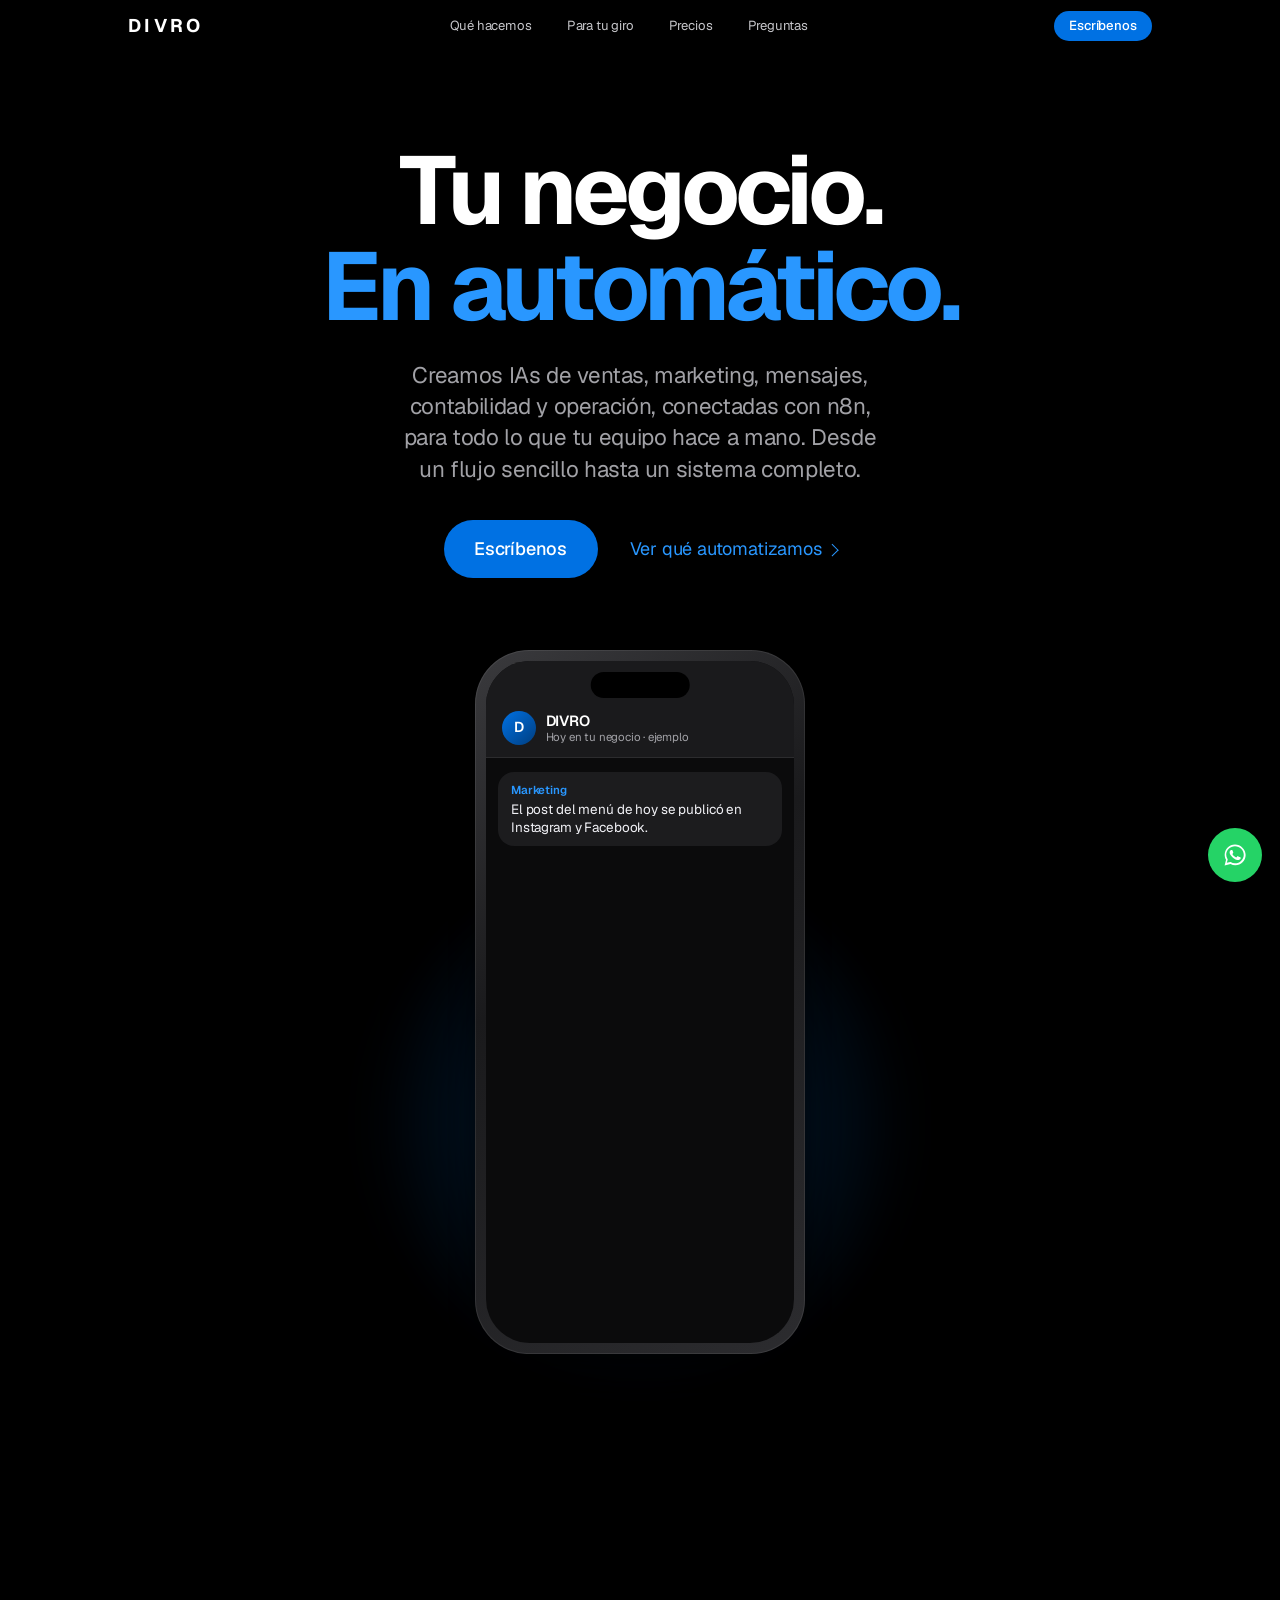
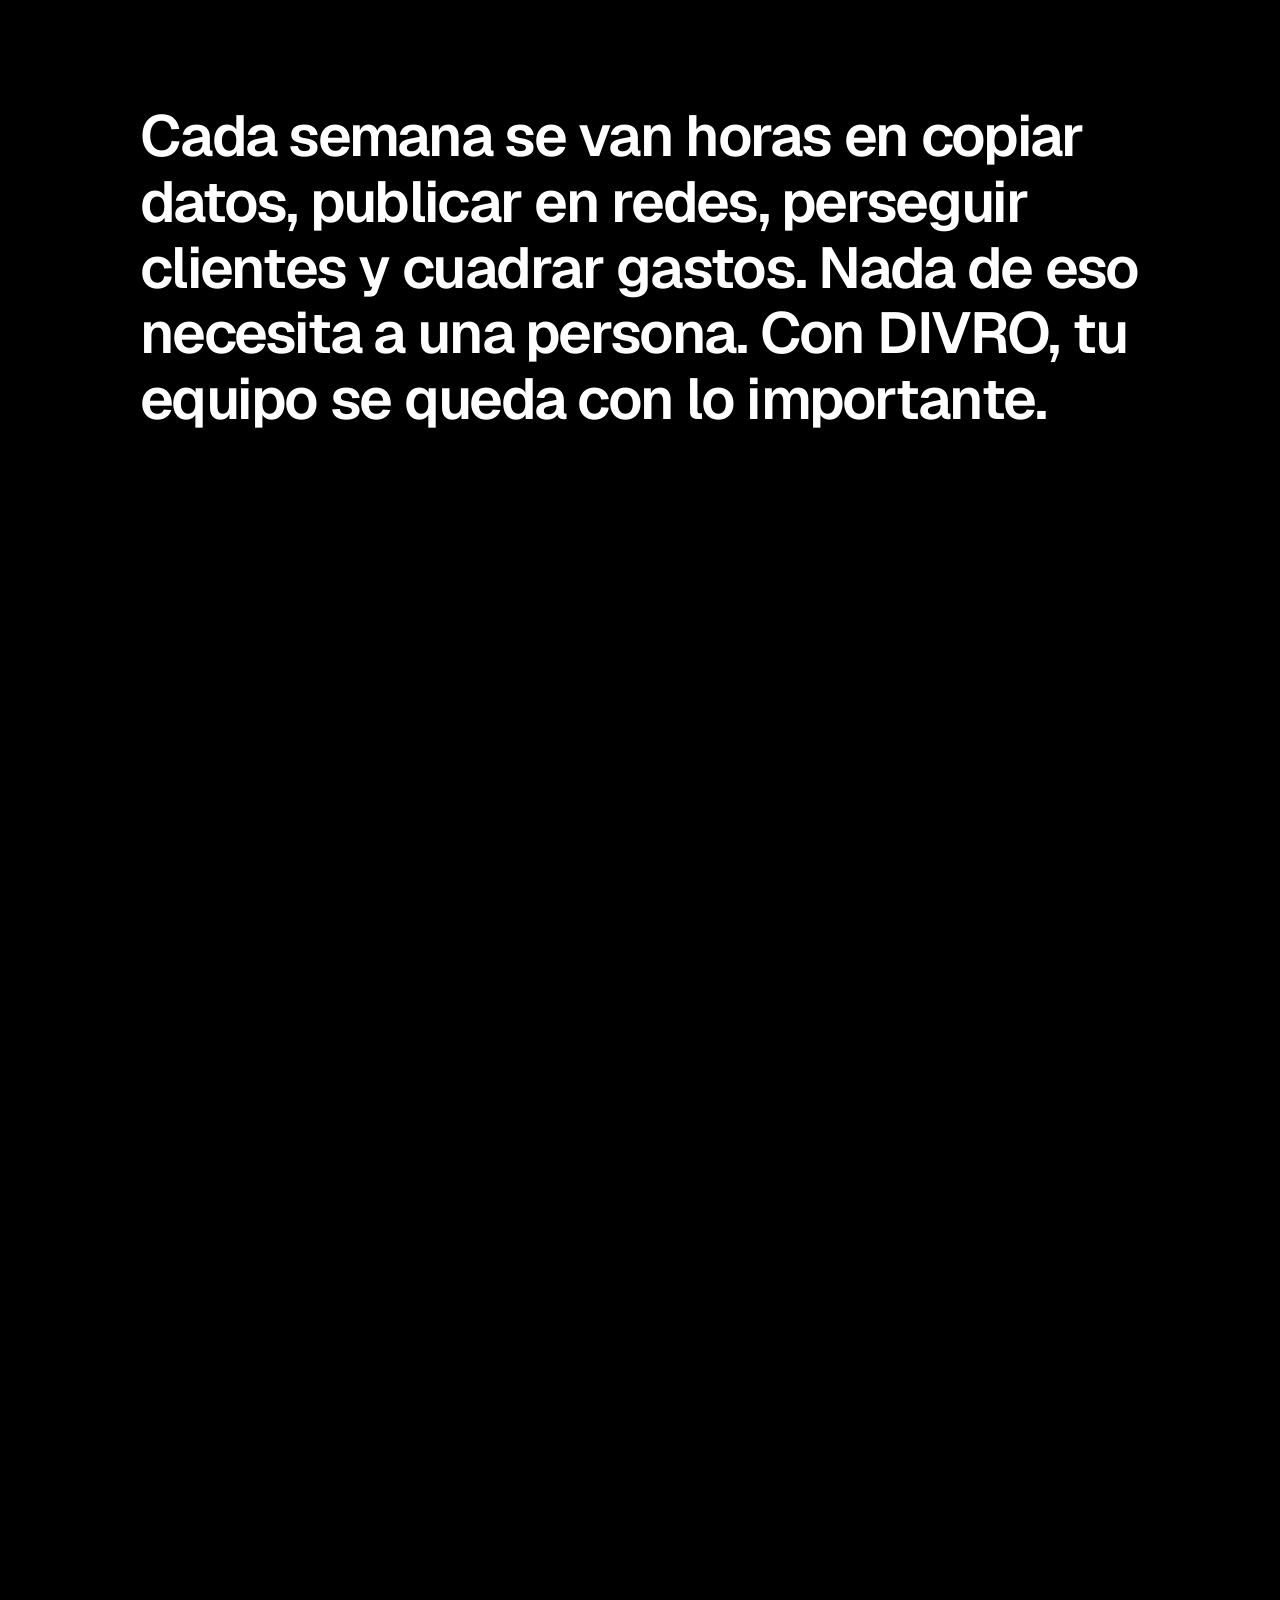
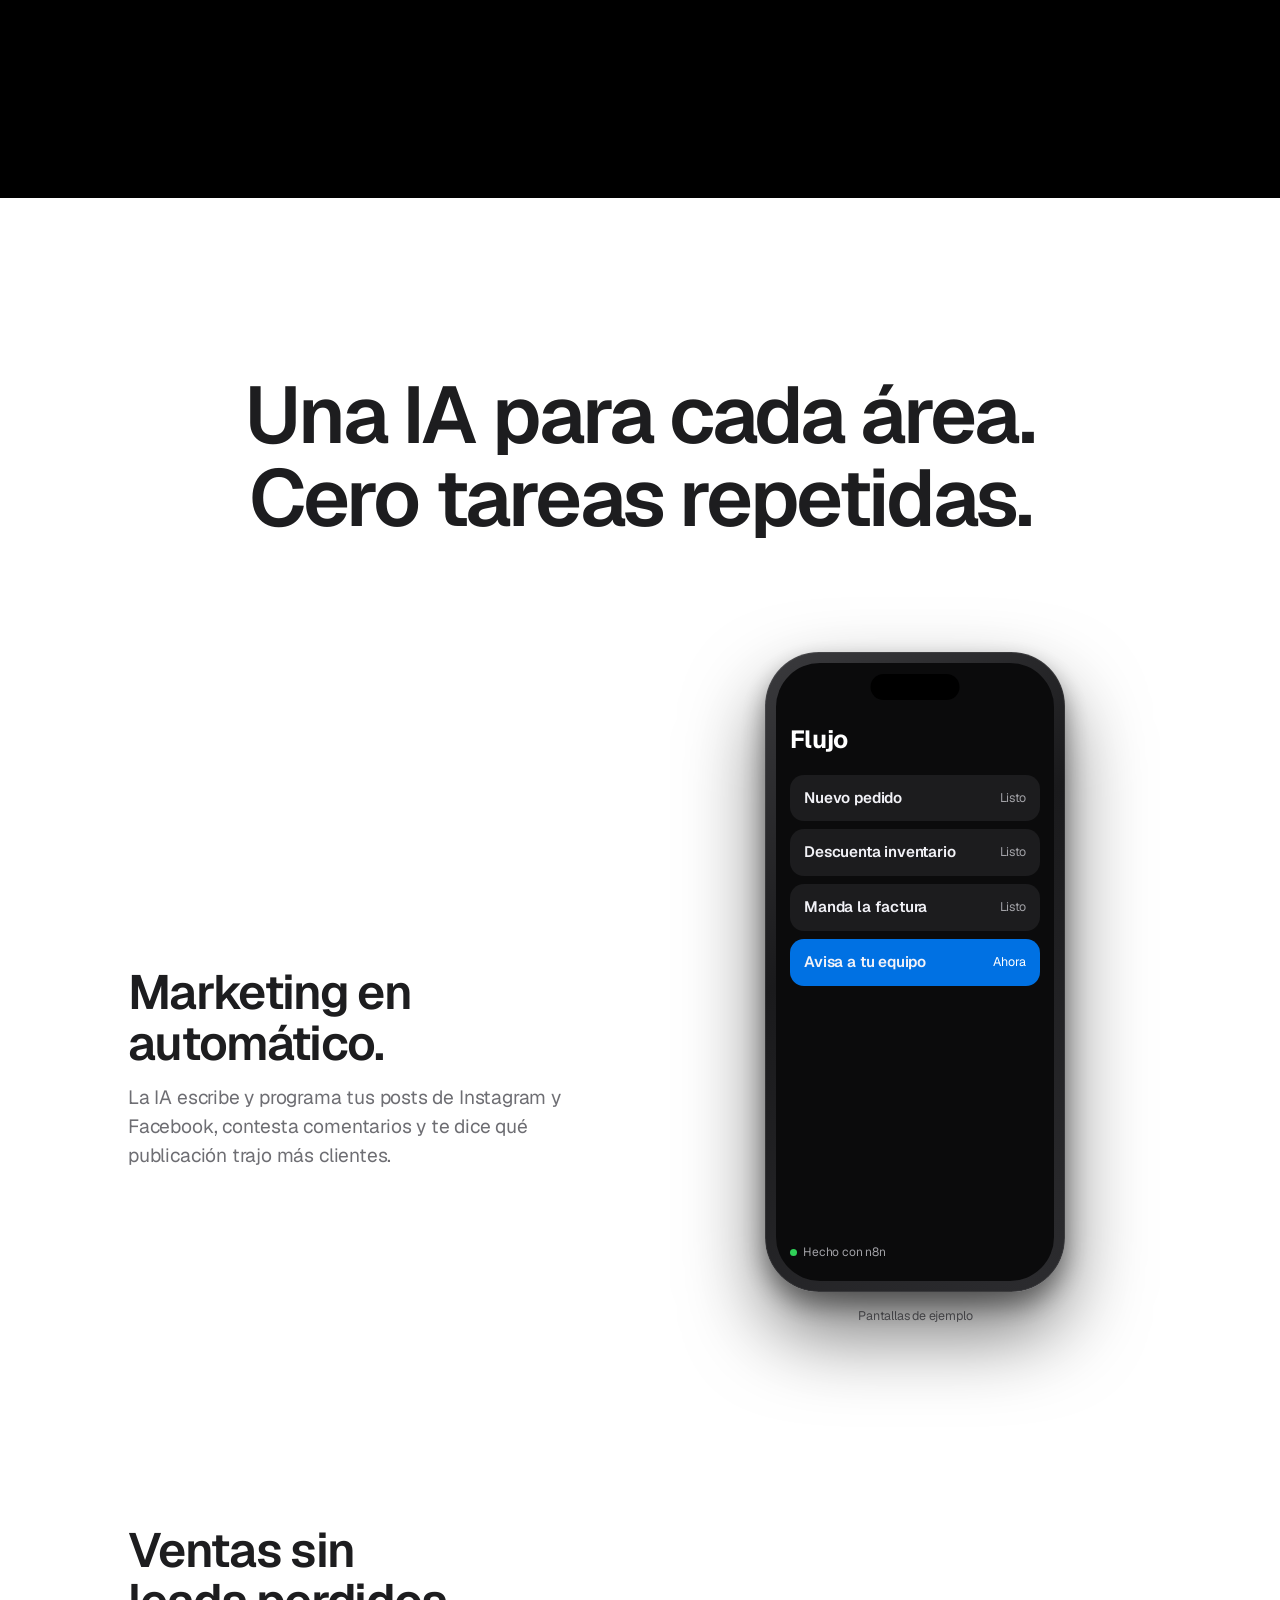
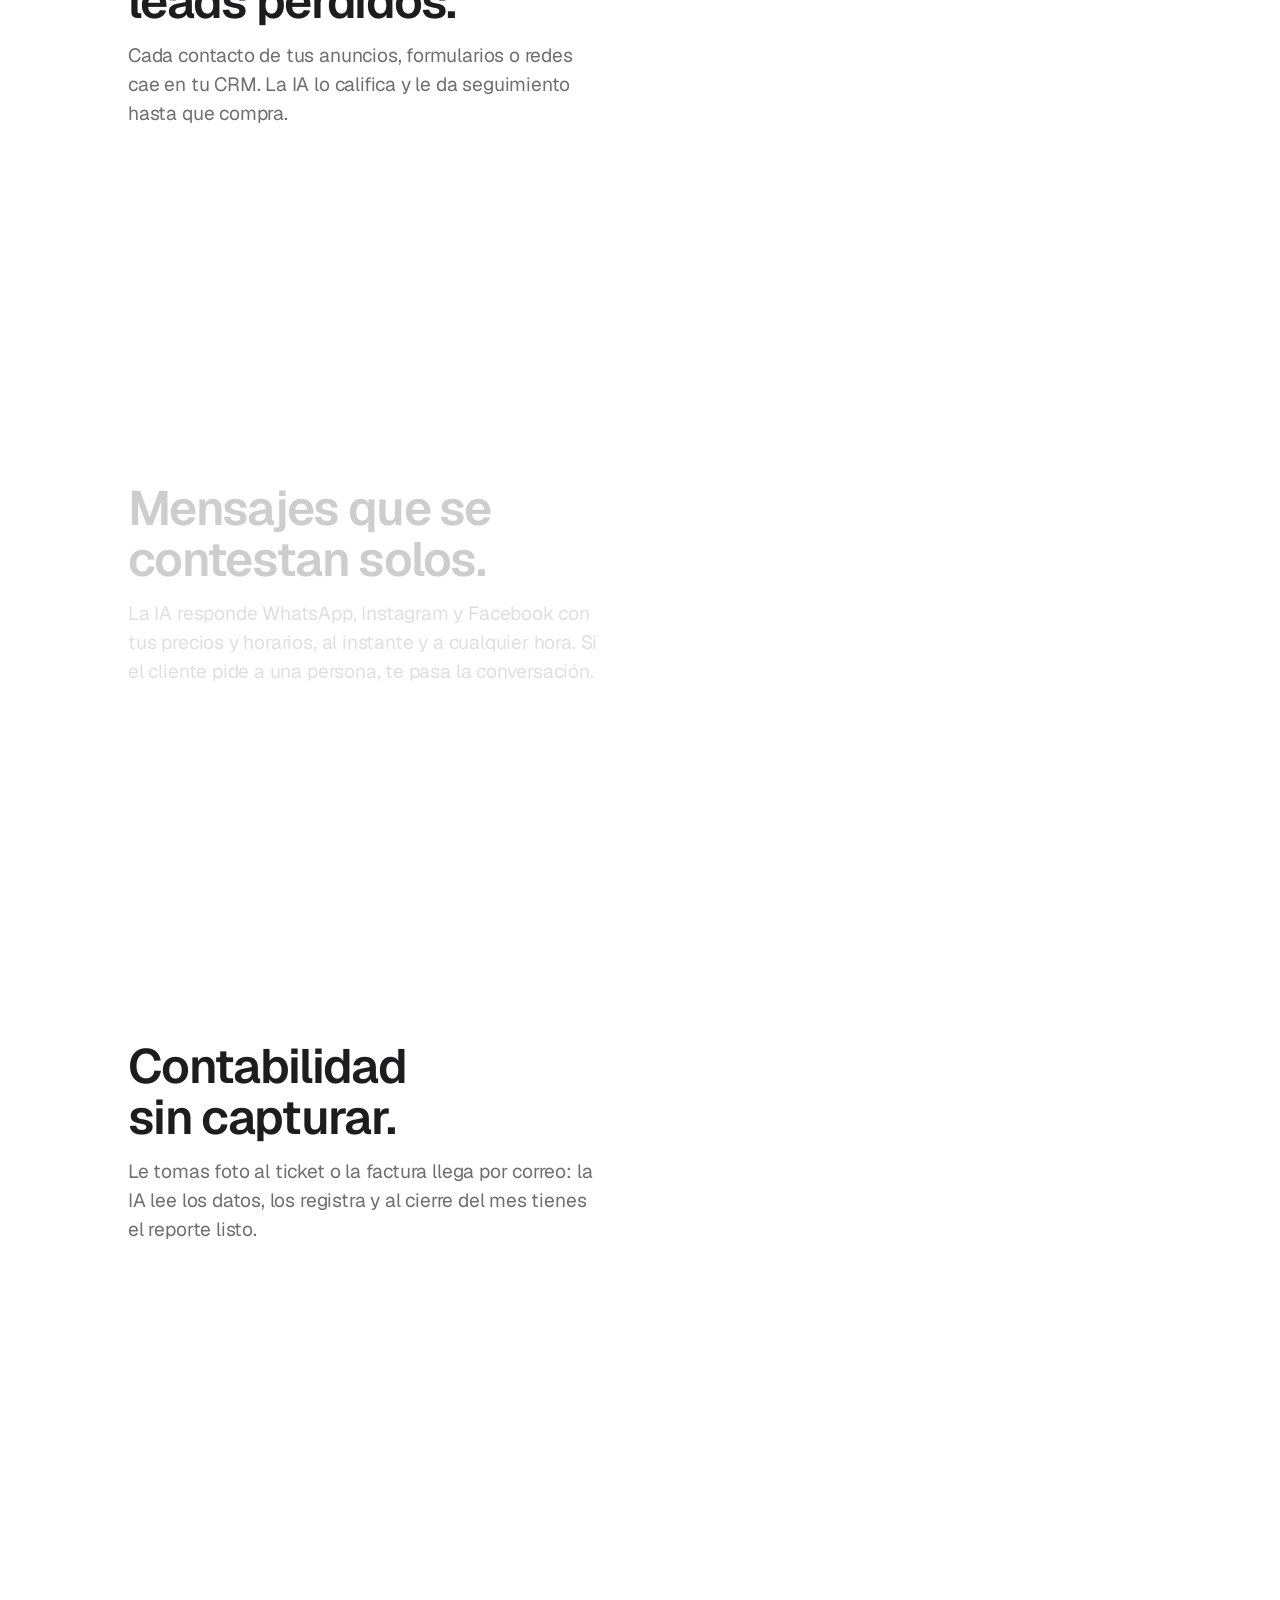
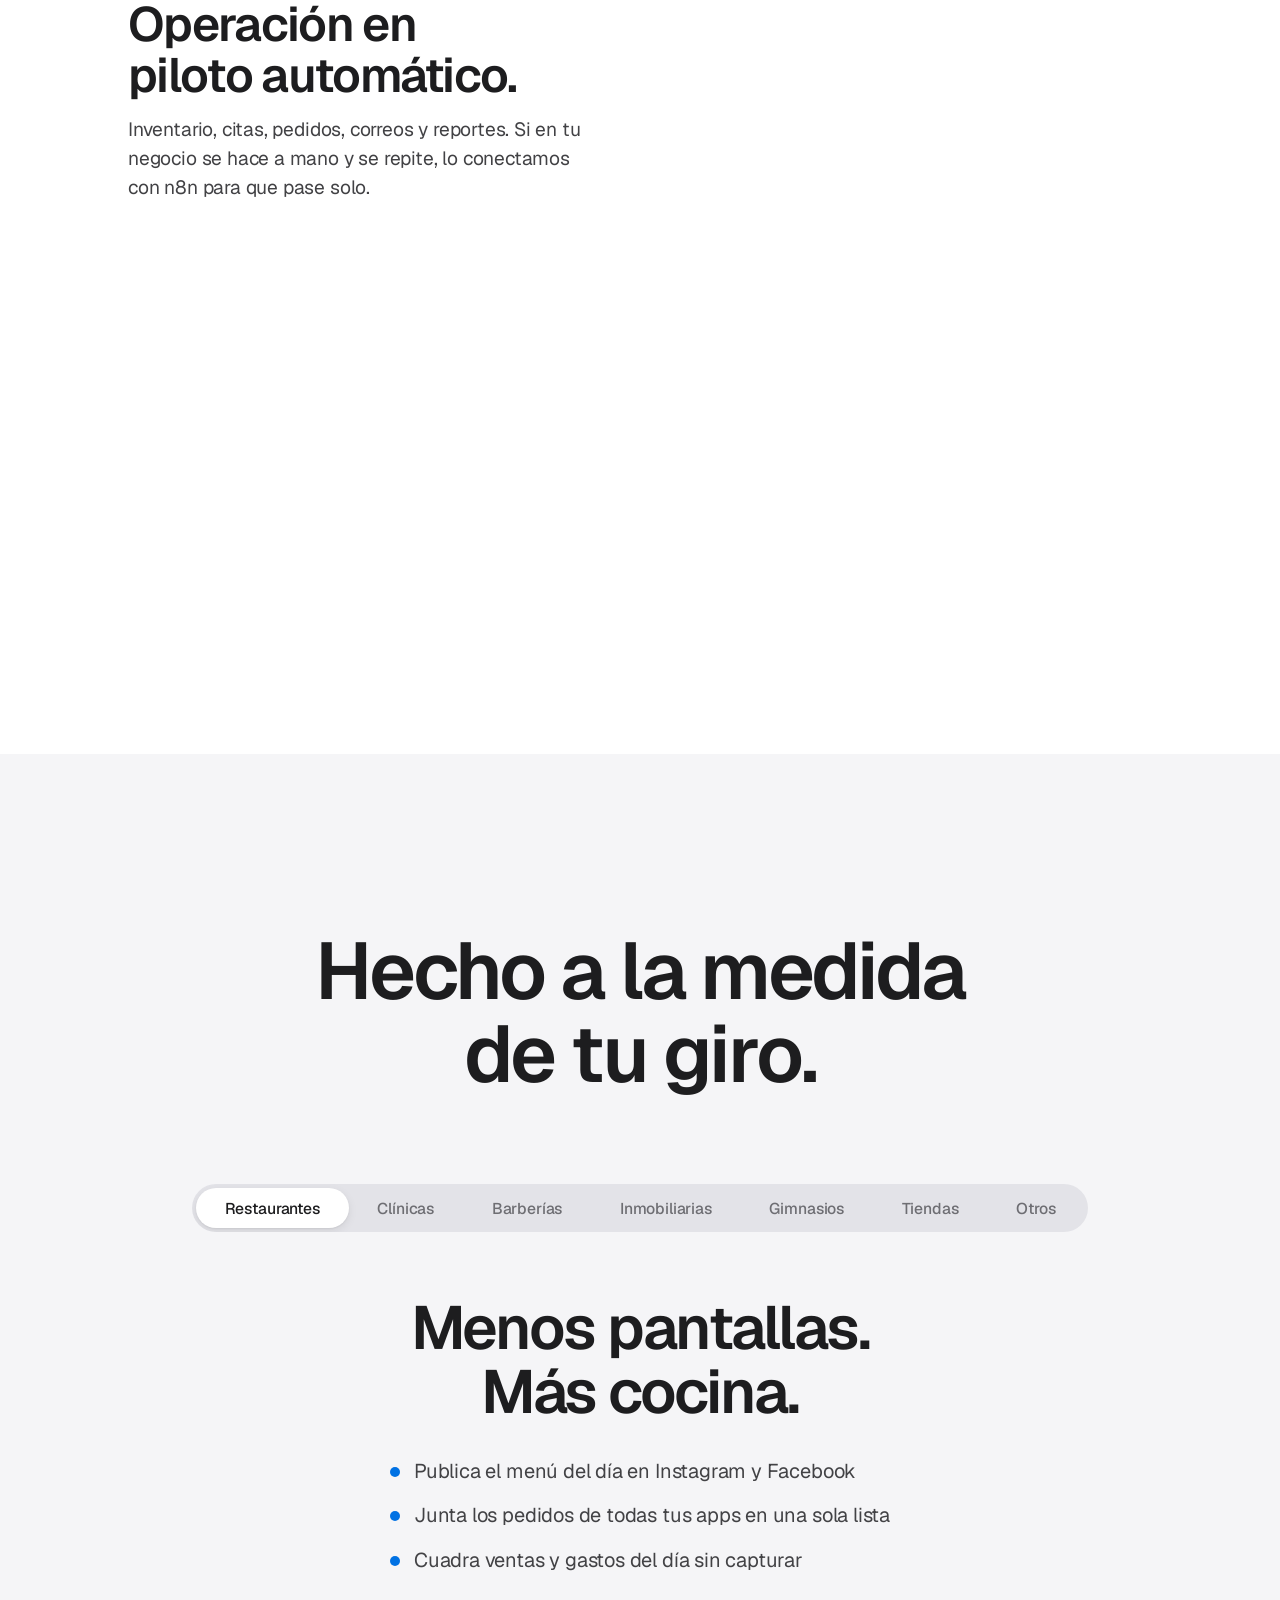
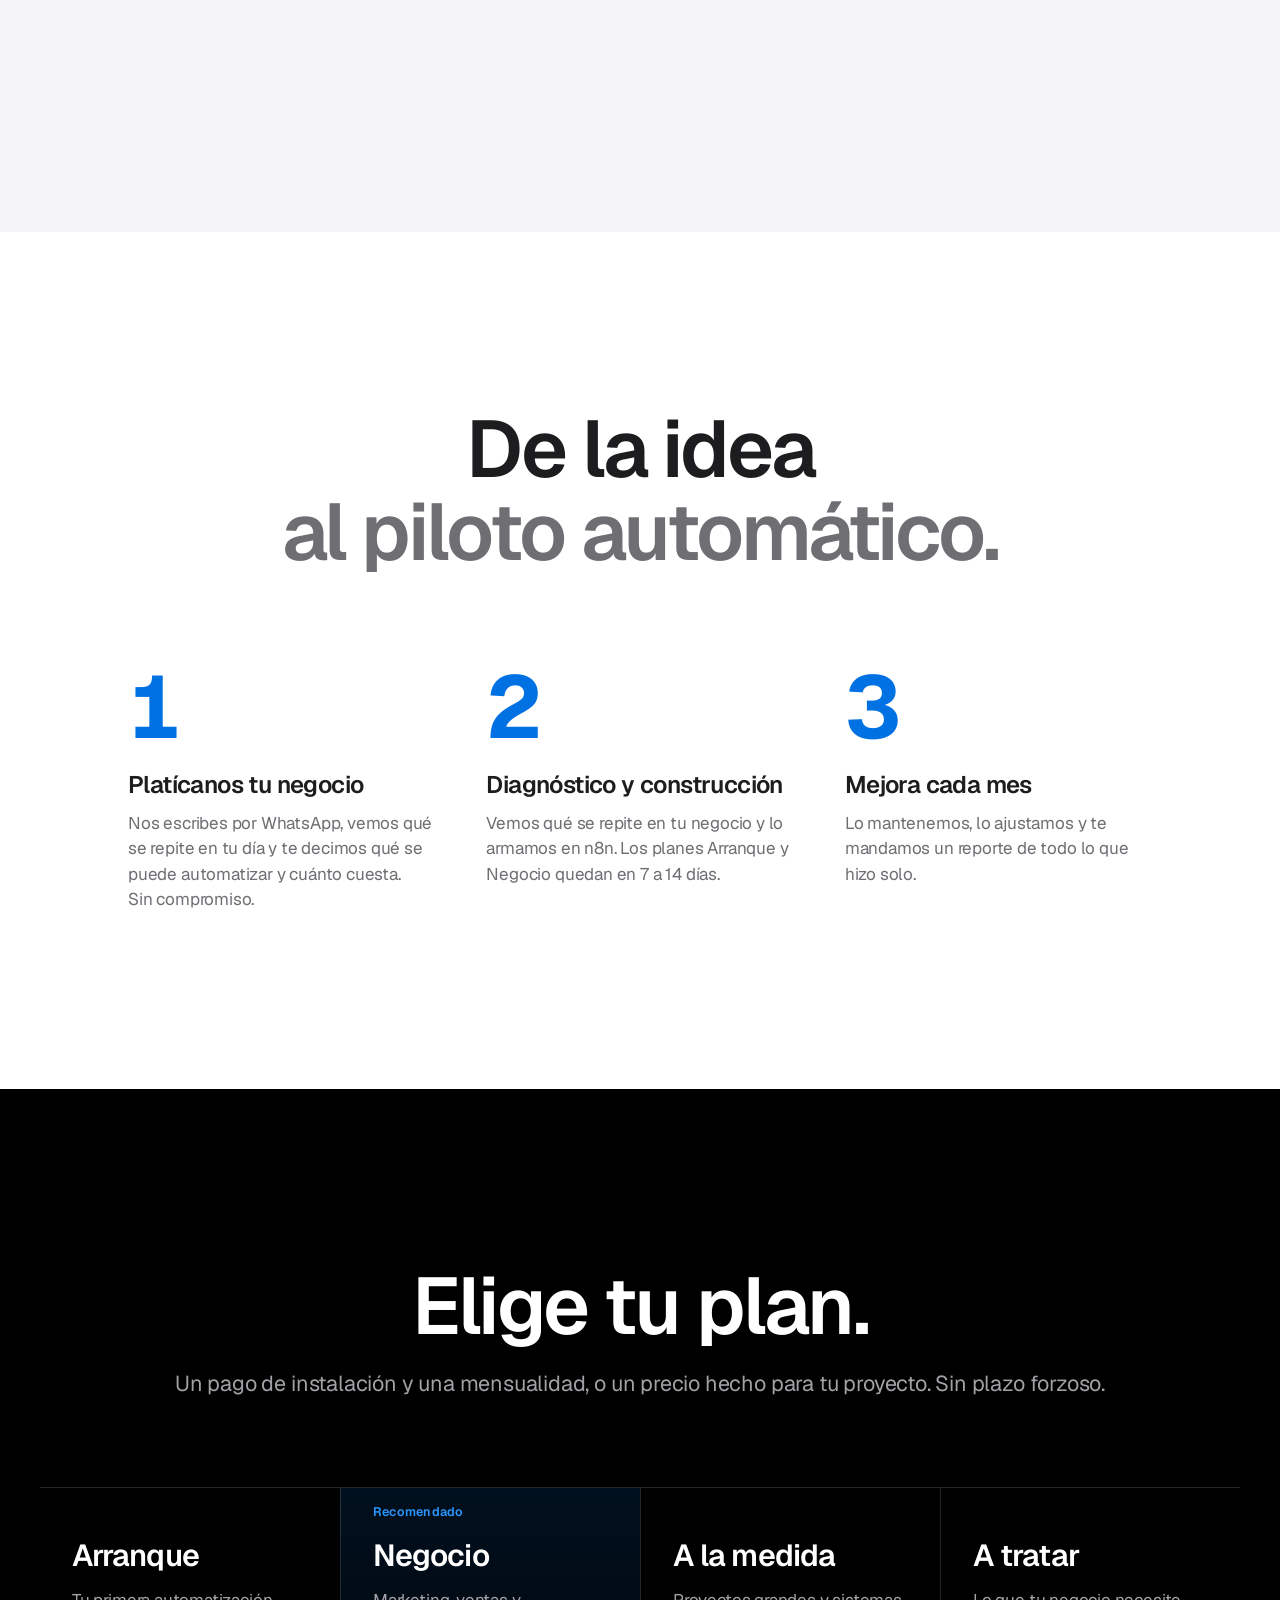
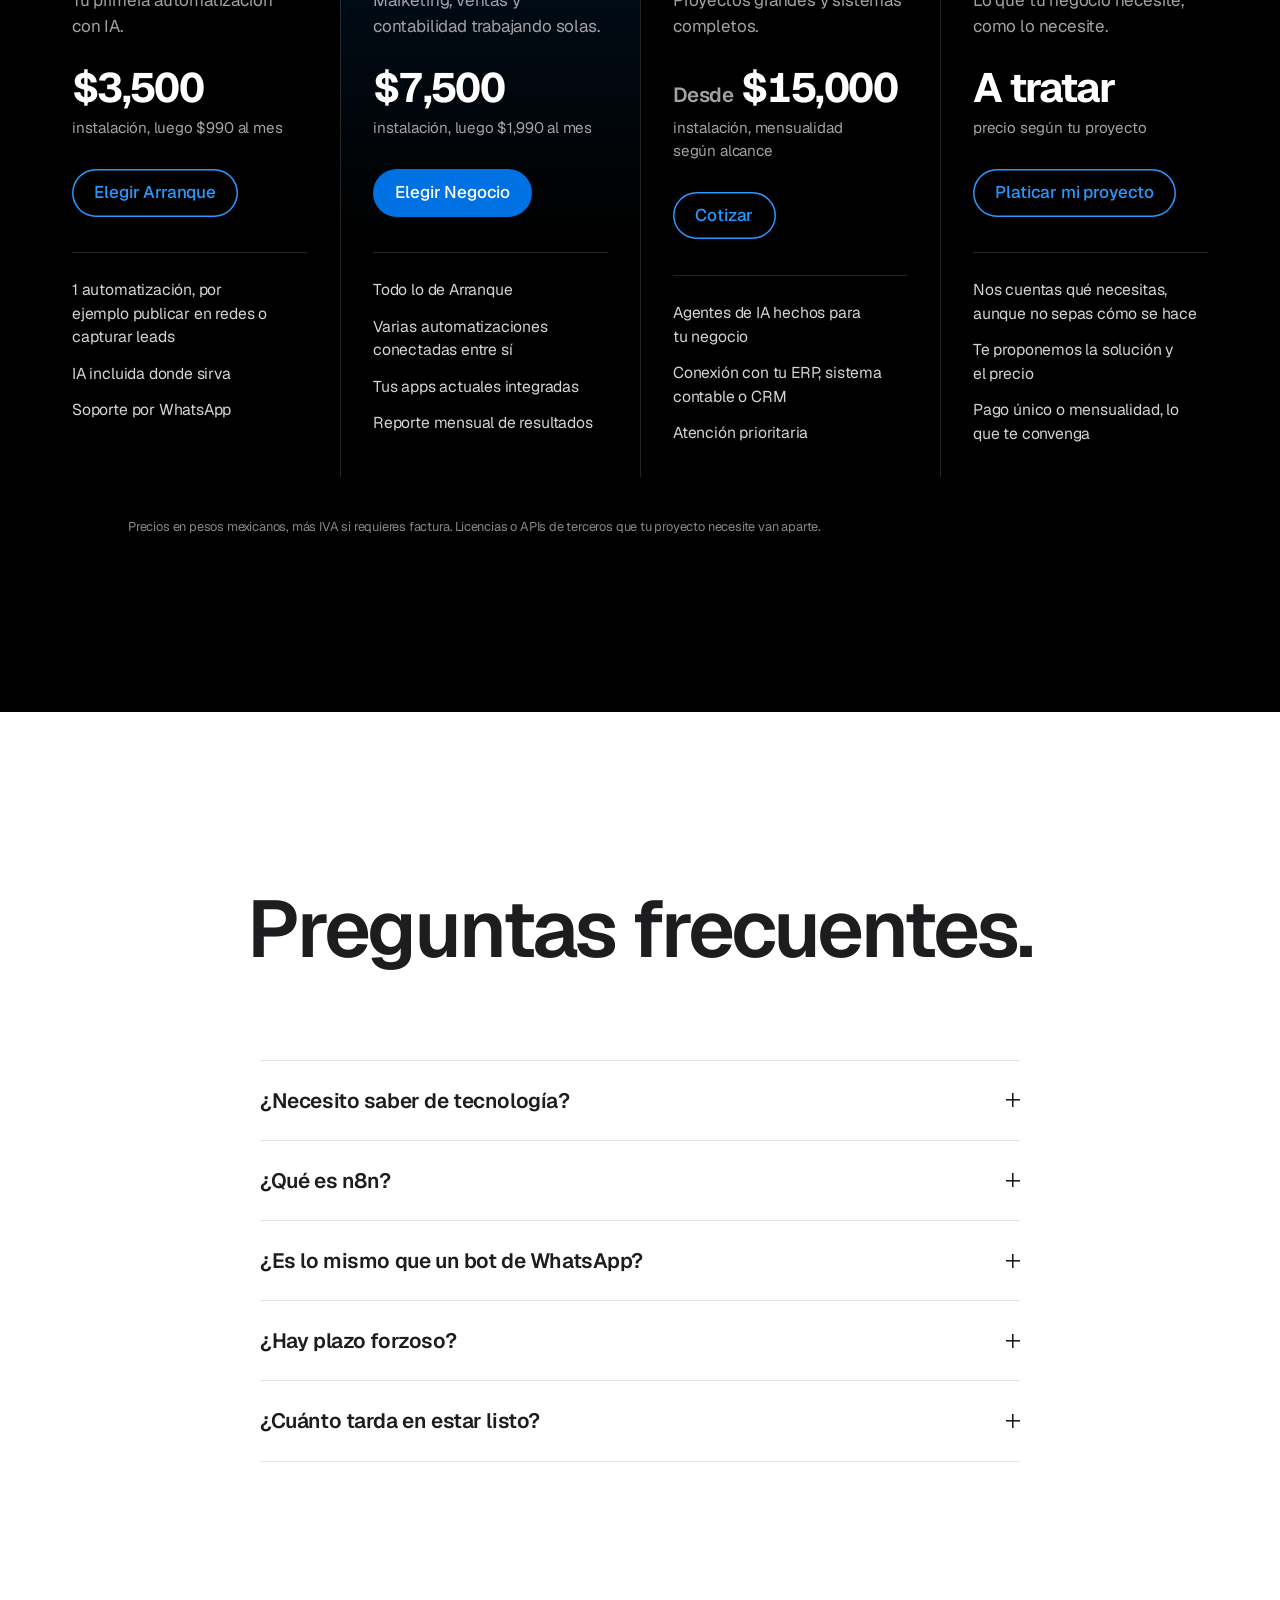
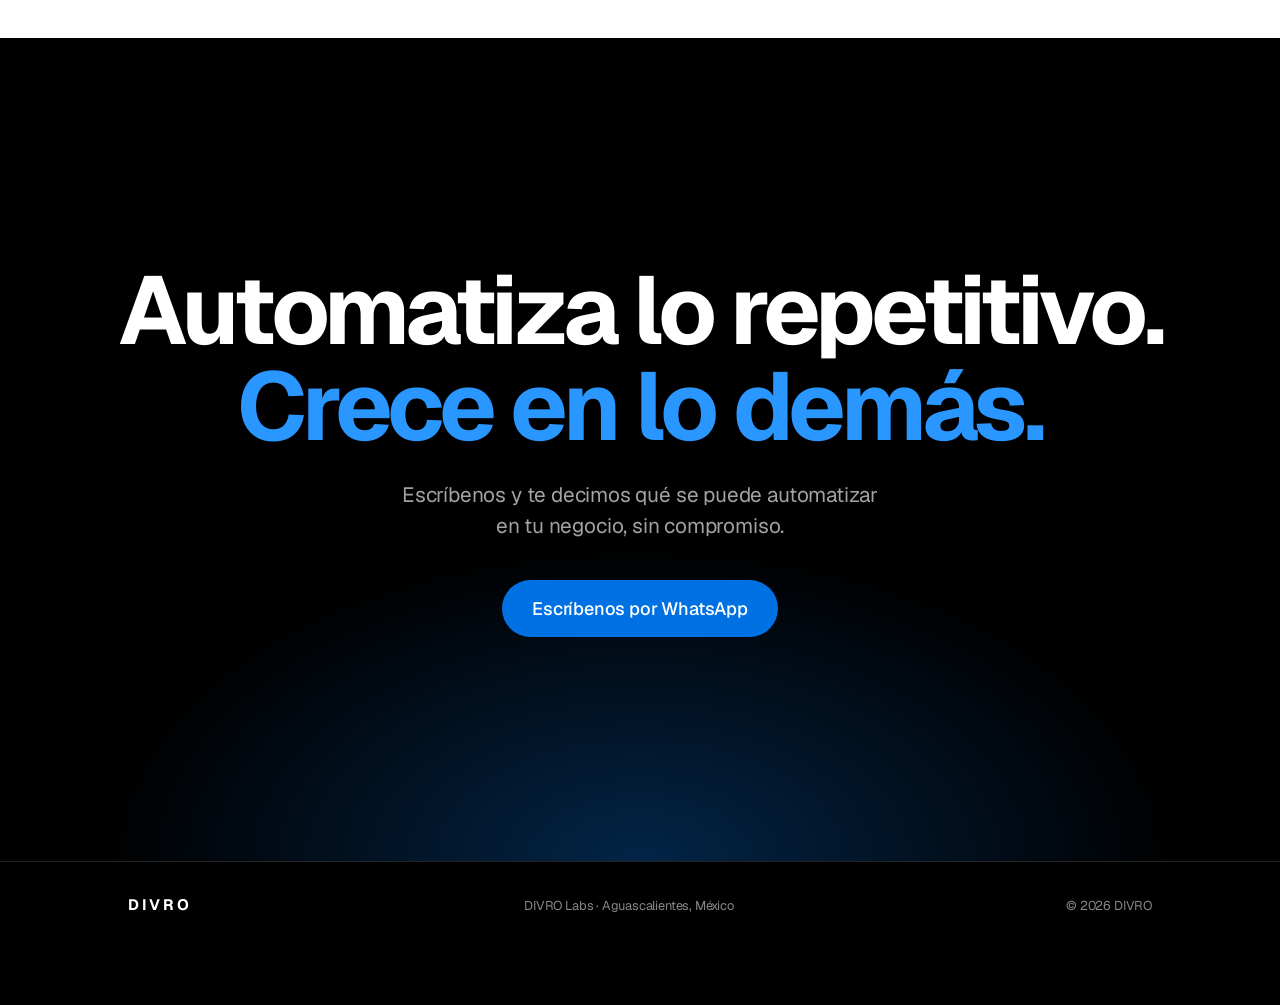
==== commit 1444e040: "Logo DIVRO, plan A tratar y CTA sin demo gratis - Favicon y avatar con la D de DIVRO en lugar de la " ====
--- a/index.html
+++ b/index.html
@@ -9,7 +9,7 @@
   <meta property="og:description" content="IAs de marketing, ventas y contabilidad que trabajan solas, hechas con n8n.">
   <meta property="og:type" content="website">
   <meta name="theme-color" content="#000000">
-  <link rel="icon" href="data:image/svg+xml,%3Csvg xmlns='http://www.w3.org/2000/svg' viewBox='0 0 64 64'%3E%3Crect width='64' height='64' rx='14' fill='%23000'/%3E%3Cpath d='M19 47 30 17h4l11 30h-6l-2.6-7.4H27.6L25 47zm10.4-12.6h7.2L33 24.2z' fill='%23fff'/%3E%3C/svg%3E">
+  <link rel="icon" href="data:image/svg+xml,%3Csvg xmlns='http://www.w3.org/2000/svg' viewBox='0 0 64 64'%3E%3Crect width='64' height='64' rx='14' fill='%23000'/%3E%3Cpath fill-rule='evenodd' d='M20 17h12c9.4 0 16 6 16 15s-6.6 15-16 15H20zm6 5.4v19.2h5.6c6 0 10.2-3.8 10.2-9.6s-4.2-9.6-10.2-9.6z' fill='%23fff'/%3E%3C/svg%3E">
   <link rel="preload" href="fonts/geist-latin.woff2" as="font" type="font/woff2" crossorigin>
   <link rel="stylesheet" href="styles.css">
   <script>document.documentElement.classList.add("js");</script>
@@ -26,7 +26,7 @@
         <a href="#precios">Precios</a>
         <a href="#preguntas">Preguntas</a>
       </nav>
-      <a class="pill pill-sm" data-wa="Hola DIVRO, quiero información sobre automatizar mi negocio" href="https://wa.me/524495458788">Pedir demo</a>
+      <a class="pill pill-sm" data-wa="Hola DIVRO, quiero información sobre automatizar mi negocio" href="https://wa.me/524495458788">Escríbenos</a>
     </div>
   </header>
 
@@ -41,7 +41,7 @@
         </h1>
         <p class="hero-sub">Creamos IAs de ventas, marketing, mensajes, contabilidad y operación, conectadas con n8n, para todo lo que tu equipo hace a mano. Desde un flujo sencillo hasta un sistema completo.</p>
         <div class="hero-cta">
-          <a class="pill pill-lg" data-wa="Hola DIVRO, quiero una demo gratis para mi negocio" href="https://wa.me/524495458788">Pedir demo gratis</a>
+          <a class="pill pill-lg" data-wa="Hola DIVRO, quiero saber qué pueden automatizar en mi negocio" href="https://wa.me/524495458788">Escríbenos</a>
           <a class="chev" href="#funciones">Ver qué automatizamos</a>
         </div>
       </div>
@@ -52,7 +52,7 @@
           <div class="device-screen">
             <div class="island" aria-hidden="true"></div>
             <div class="app-bar">
-              <span class="avatar" aria-hidden="true">A</span>
+              <span class="avatar" aria-hidden="true">D</span>
               <span class="app-name">DIVRO<small>Hoy en tu negocio · ejemplo</small></span>
             </div>
             <div class="thread" data-live-thread aria-hidden="true">
@@ -249,17 +249,28 @@
         <h2>De la idea<br><span class="muted">al piloto automático.</span></h2>
       </header>
       <ol class="how-list">
-        <li class="fade"><span class="how-n">1</span><h3>Demo en vivo gratis</h3><p>En 15 minutos te enseñamos una automatización de ejemplo funcionando en vivo. No instalamos nada todavía.</p></li>
+        <li class="fade"><span class="how-n">1</span><h3>Platícanos tu negocio</h3><p>Nos escribes por WhatsApp, vemos qué se repite en tu día y te decimos qué se puede automatizar y cuánto cuesta. Sin compromiso.</p></li>
         <li class="fade"><span class="how-n">2</span><h3>Diagnóstico y construcción</h3><p>Vemos qué se repite en tu negocio y lo armamos en n8n. Los planes Arranque y Negocio quedan en 7 a 14 días.</p></li>
         <li class="fade"><span class="how-n">3</span><h3>Mejora cada mes</h3><p>Lo mantenemos, lo ajustamos y te mandamos un reporte de todo lo que hizo solo.</p></li>
       </ol>
     </section>
 
+    <!-- VIDEO DEMOSTRATIVO: pon el ID de YouTube en data-yt (lo que va después de v= en el link) y la sección aparece sola -->
+    <section class="video" id="demo" data-yt="" hidden>
+      <header class="section-head fade">
+        <h2>Míralo funcionando.</h2>
+        <p class="section-sub">Una automatización real de principio a fin, en un minuto.</p>
+      </header>
+      <button class="video-frame fade" type="button" aria-label="Reproducir video demostrativo">
+        <span class="video-play" aria-hidden="true"></span>
+      </button>
+    </section>
+
     <!-- PRECIOS -->
     <section class="pricing" id="precios">
       <header class="section-head fade">
         <h2>Elige tu plan.</h2>
-        <p class="section-sub">Un pago de instalación y una mensualidad. Cancela cuando quieras.</p>
+        <p class="section-sub">Un pago de instalación y una mensualidad, o un precio hecho para tu proyecto. Sin plazo forzoso.</p>
       </header>
       <div class="plans">
         <article class="plan fade">
@@ -291,7 +302,7 @@
         <article class="plan fade">
           <h3>A la medida</h3>
           <p class="plan-for">Proyectos grandes y sistemas completos.</p>
-          <p class="plan-price">Desde $15,000</p>
+          <p class="plan-price"><span class="plan-from">Desde</span> $15,000</p>
           <p class="plan-then">instalación, mensualidad según alcance</p>
           <a class="pill pill-outline" data-wa="Hola DIVRO, quiero cotizar un proyecto a la medida" href="https://wa.me/524495458788">Cotizar</a>
           <ul class="plan-list">
@@ -300,6 +311,18 @@
             <li>Atención prioritaria</li>
           </ul>
         </article>
+        <article class="plan fade">
+          <h3>A tratar</h3>
+          <p class="plan-for">Lo que tu negocio necesite, como lo necesite.</p>
+          <p class="plan-price">A tratar</p>
+          <p class="plan-then">precio según tu proyecto</p>
+          <a class="pill pill-outline" data-wa="Hola DIVRO, tengo un proyecto y quiero platicarlo" href="https://wa.me/524495458788">Platicar mi proyecto</a>
+          <ul class="plan-list">
+            <li>Nos cuentas qué necesitas, aunque no sepas cómo se hace</li>
+            <li>Te proponemos la solución y el precio</li>
+            <li>Pago único o mensualidad, lo que te convenga</li>
+          </ul>
+        </article>
       </div>
       <p class="fine">Precios en pesos mexicanos, más IVA si requieres factura. Licencias o APIs de terceros que tu proyecto necesite van aparte.</p>
     </section>
@@ -328,7 +351,7 @@
         </details>
         <details>
           <summary>¿Cuánto tarda en estar listo?</summary>
-          <div class="faq-a"><p>Los planes Arranque y Negocio quedan en 7 a 14 días. Los proyectos a la medida dependen del alcance y te damos fecha en la cotización.</p></div>
+          <div class="faq-a"><p>Los planes Arranque y Negocio quedan en 7 a 14 días. Los proyectos a la medida o a tratar dependen del alcance y te damos fecha en la cotización.</p></div>
         </details>
       </div>
     </section>
@@ -337,8 +360,8 @@
     <section class="closer">
       <div class="closer-inner fade">
         <h2>Automatiza lo repetitivo.<br><span class="line-blue">Crece en lo demás.</span></h2>
-        <p>Ve una automatización funcionando en vivo antes de pagar un peso.</p>
-        <a class="pill pill-lg" data-wa="Hola DIVRO, quiero agendar mi demo gratis" href="https://wa.me/524495458788">Pedir demo gratis</a>
+        <p>Escríbenos y te decimos qué se puede automatizar en tu negocio, sin compromiso.</p>
+        <a class="pill pill-lg" data-wa="Hola DIVRO, quiero automatizar mi negocio" href="https://wa.me/524495458788">Escríbenos por WhatsApp</a>
       </div>
     </section>
   </main>
--- a/styles.css
+++ b/styles.css
@@ -209,14 +209,15 @@
 /* PRICING (black) */
 .pricing { background: var(--black); padding: var(--section) 16px; }
 .pricing .section-sub { color: var(--gray-on-dark); }
-.plans { display: grid; grid-template-columns: repeat(3, minmax(0, 1fr)); width: min(1024px, 100%); margin-inline: auto; border-top: 1px solid var(--line-dark); }
+.plans { display: grid; grid-template-columns: repeat(4, minmax(0, 1fr)); width: min(1200px, 100%); margin-inline: auto; border-top: 1px solid var(--line-dark); }
 .plan { position: relative; display: flex; flex-direction: column; align-items: flex-start; padding: 2.8rem clamp(1.2rem, 2.5vw, 2.2rem) 2rem; }
 .plan + .plan { border-left: 1px solid var(--line-dark); }
 .plan:nth-child(2) { --d: .08s; }
 .plan:nth-child(3) { --d: .16s; }
 .plan h3 { font-size: 1.9rem; letter-spacing: -.03em; }
 .plan-for { margin: .6rem 0 1.8rem; color: var(--gray-on-dark); min-height: 3em; }
-.plan-price { font-size: clamp(2.2rem, 4vw, 2.9rem); font-weight: 700; letter-spacing: -.04em; line-height: 1; font-variant-numeric: tabular-nums; }
+.plan-price { font-size: clamp(2rem, 3.2vw, 2.6rem); font-weight: 700; letter-spacing: -.04em; line-height: 1; font-variant-numeric: tabular-nums; }
+.plan-from { font-size: .5em; font-weight: 600; letter-spacing: -.01em; color: var(--gray-on-dark); }
 .plan-then { margin: .5rem 0 1.8rem; color: var(--gray-on-dark); font-size: .95rem; }
 .plan-list { list-style: none; margin: 2.2rem 0 0; padding: 1.6rem 0 0; border-top: 1px solid var(--line-dark); display: grid; gap: .8rem; width: 100%; color: #D2D2D7; font-size: .98rem; }
 .plan-badge { position: absolute; top: .9rem; left: clamp(1.2rem, 2.5vw, 2.2rem); font-size: .78rem; font-weight: 600; letter-spacing: .02em; color: var(--blue-bright); }
@@ -256,6 +257,18 @@
 .js .fade.is-in { opacity: 1; transform: none; filter: none; transition: opacity 1s var(--ease-out) var(--d, 0s), transform 1.1s var(--ease-out) var(--d, 0s), filter 1s var(--ease-out) var(--d, 0s); }
 
 /* Responsive */
+.video { background: var(--white); color: var(--ink); padding: 0 16px var(--section); }
+.video-frame { position: relative; display: grid; place-items: center; width: min(1024px, 100%); aspect-ratio: 16 / 9; margin-inline: auto; padding: 0; border: 0; border-radius: 28px; overflow: hidden; cursor: pointer; background: #000 center / cover no-repeat; }
+.video-frame iframe { position: absolute; inset: 0; width: 100%; height: 100%; border: 0; }
+.video-play { width: 76px; height: 76px; border-radius: 50%; background: var(--blue); box-shadow: 0 10px 40px rgb(0 113 227 / .45); transition: transform .2s ease; }
+.video-play::after { content: ""; display: block; margin: 25px 0 0 31px; border-left: 22px solid #fff; border-block: 13px solid transparent; }
+.video-frame:hover .video-play { transform: scale(1.06); }
+.video-frame:active .video-play { transform: scale(.97); }
+@media (max-width: 1100px) {
+  .plans { grid-template-columns: repeat(2, minmax(0, 1fr)); width: min(820px, 100%); }
+  .plan:nth-child(3) { border-left: 0; }
+  .plan:nth-child(n+3) { border-top: 1px solid var(--line-dark); }
+}
 @media (max-width: 860px) {
   .nav-links { display: none; }
   :root { --section: 4.5rem; }
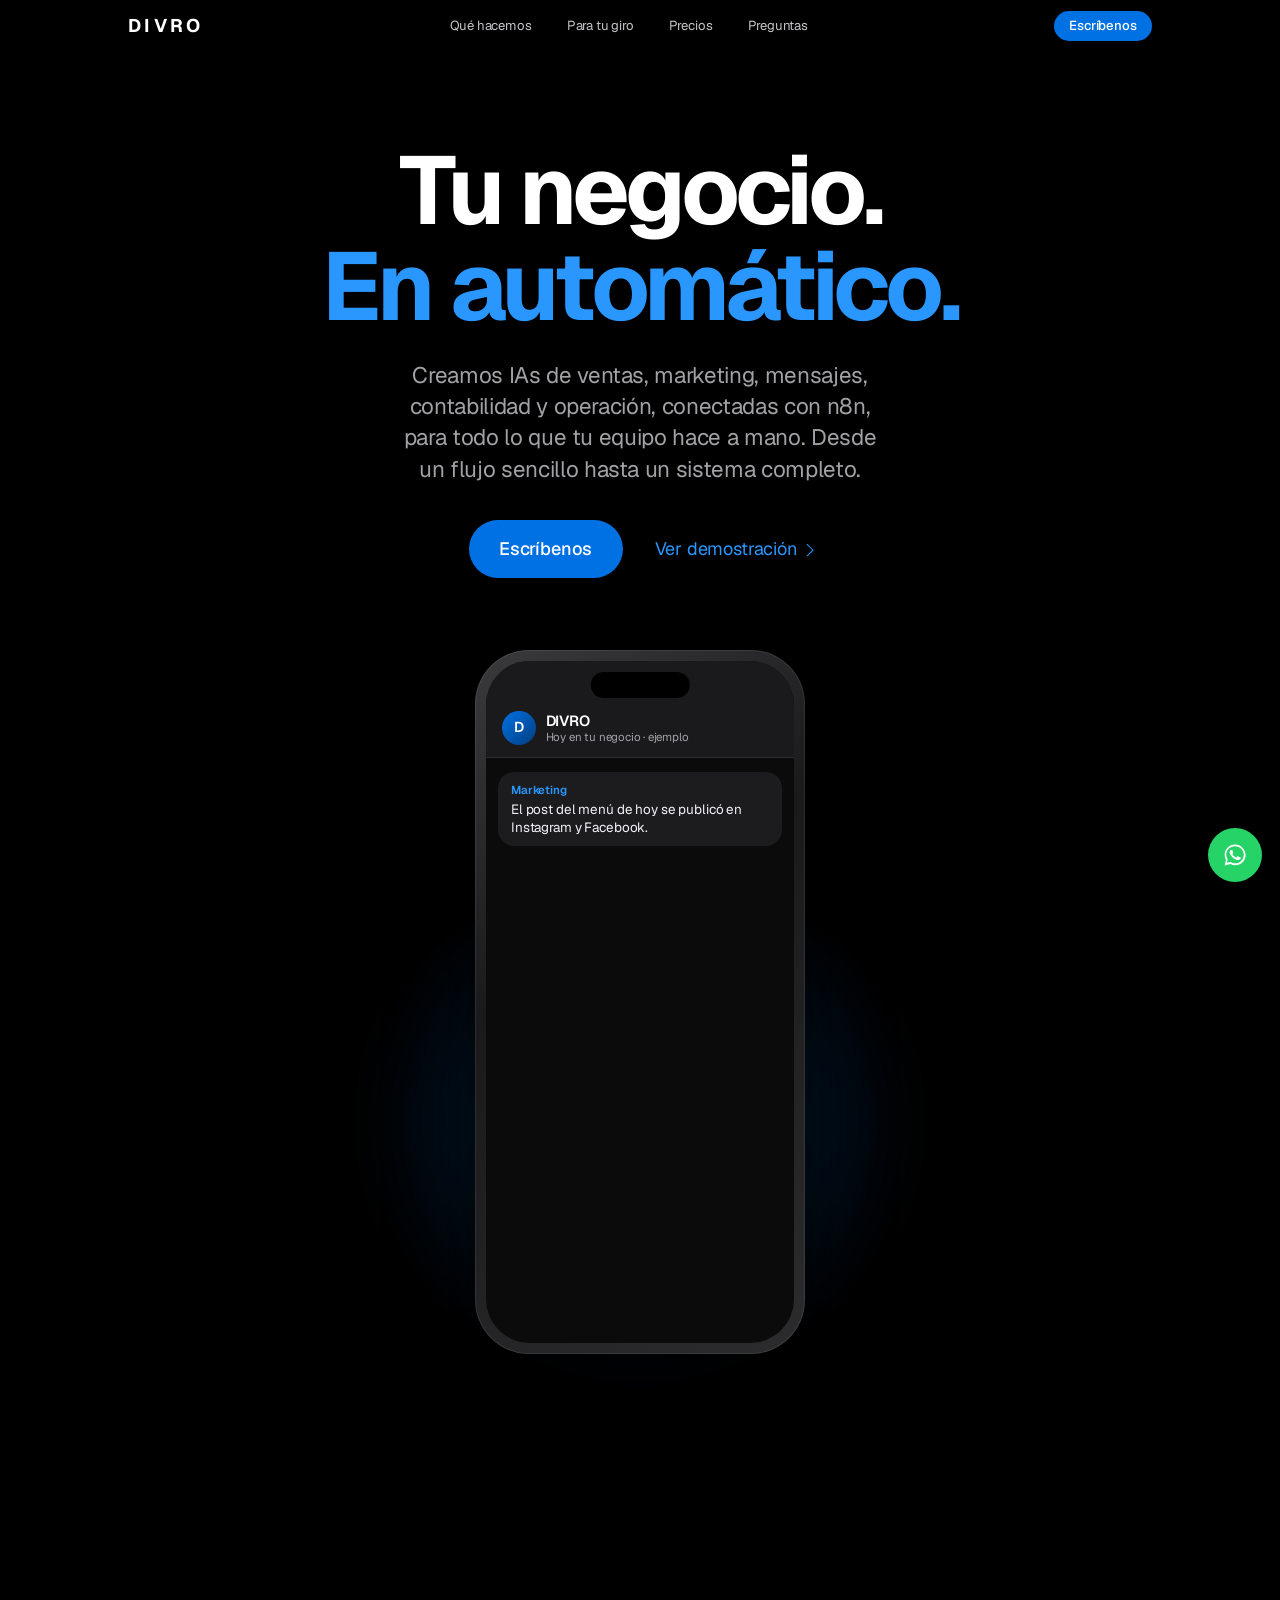
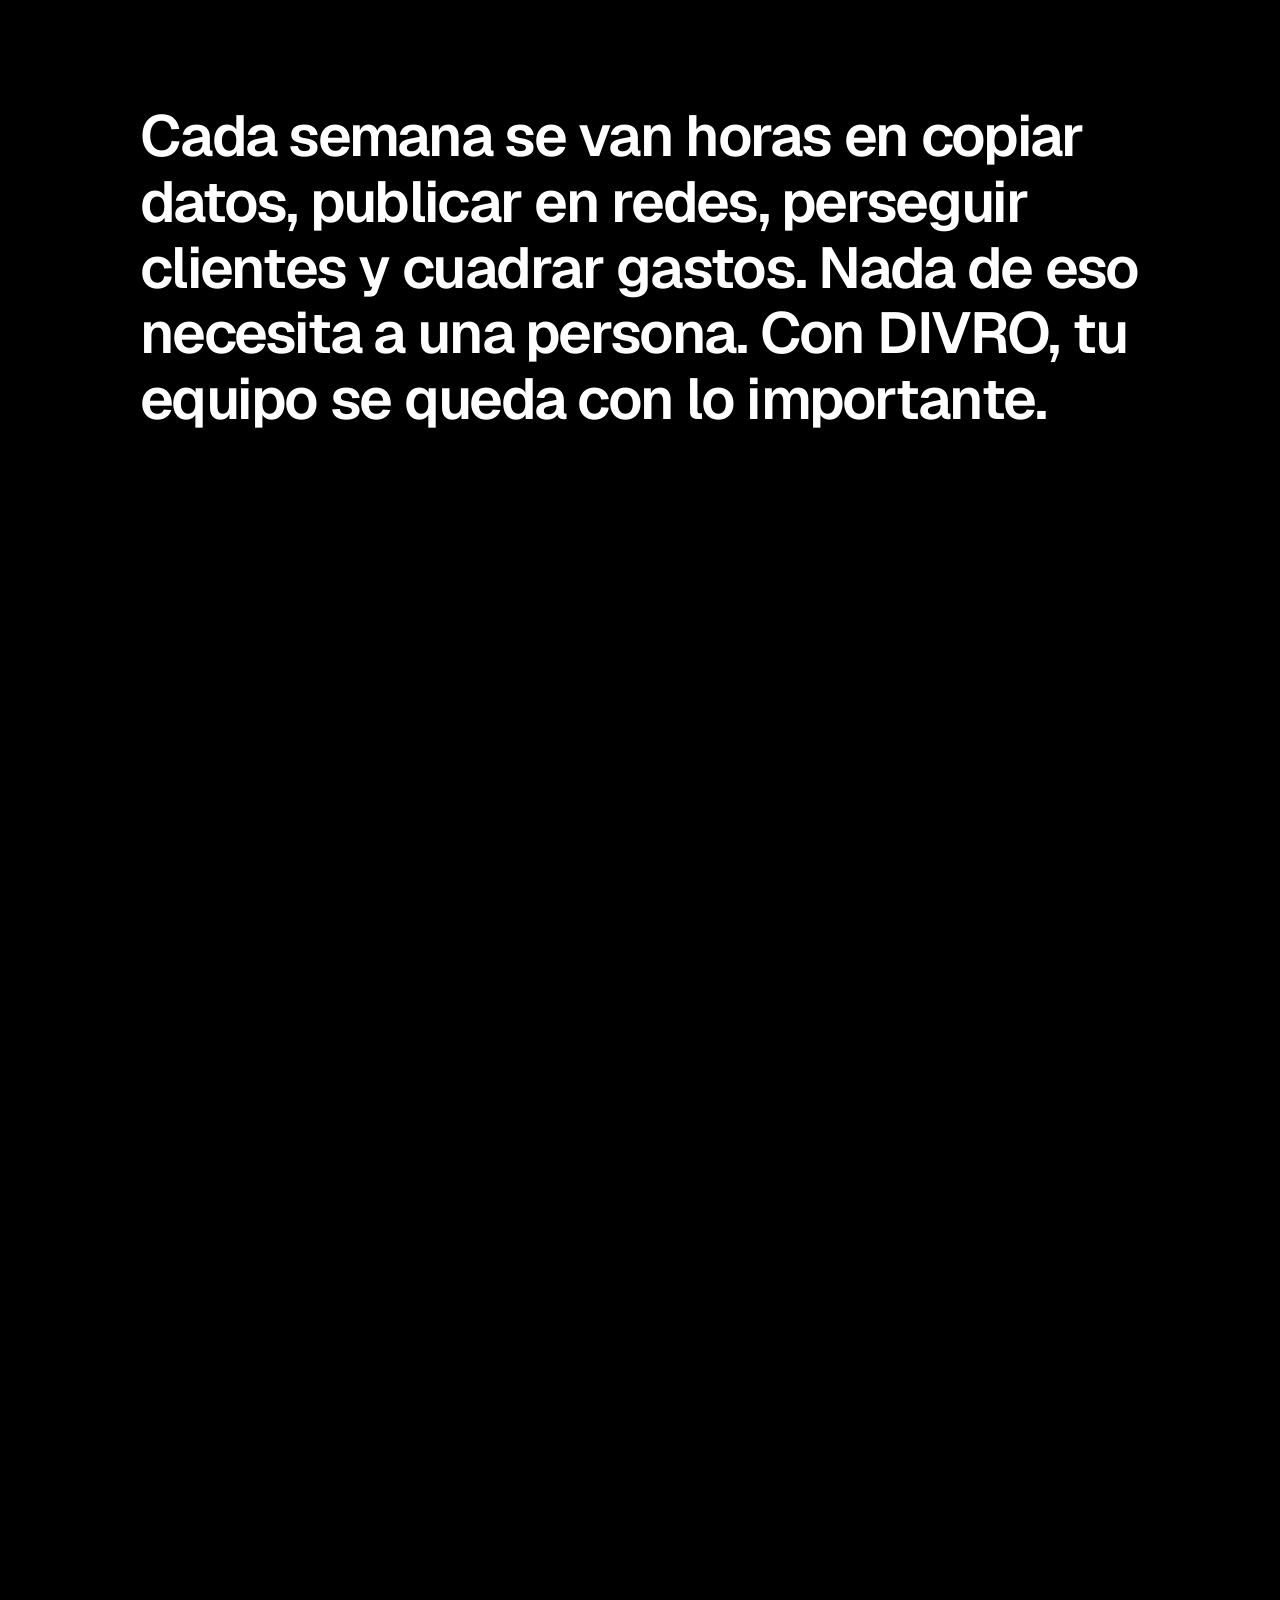
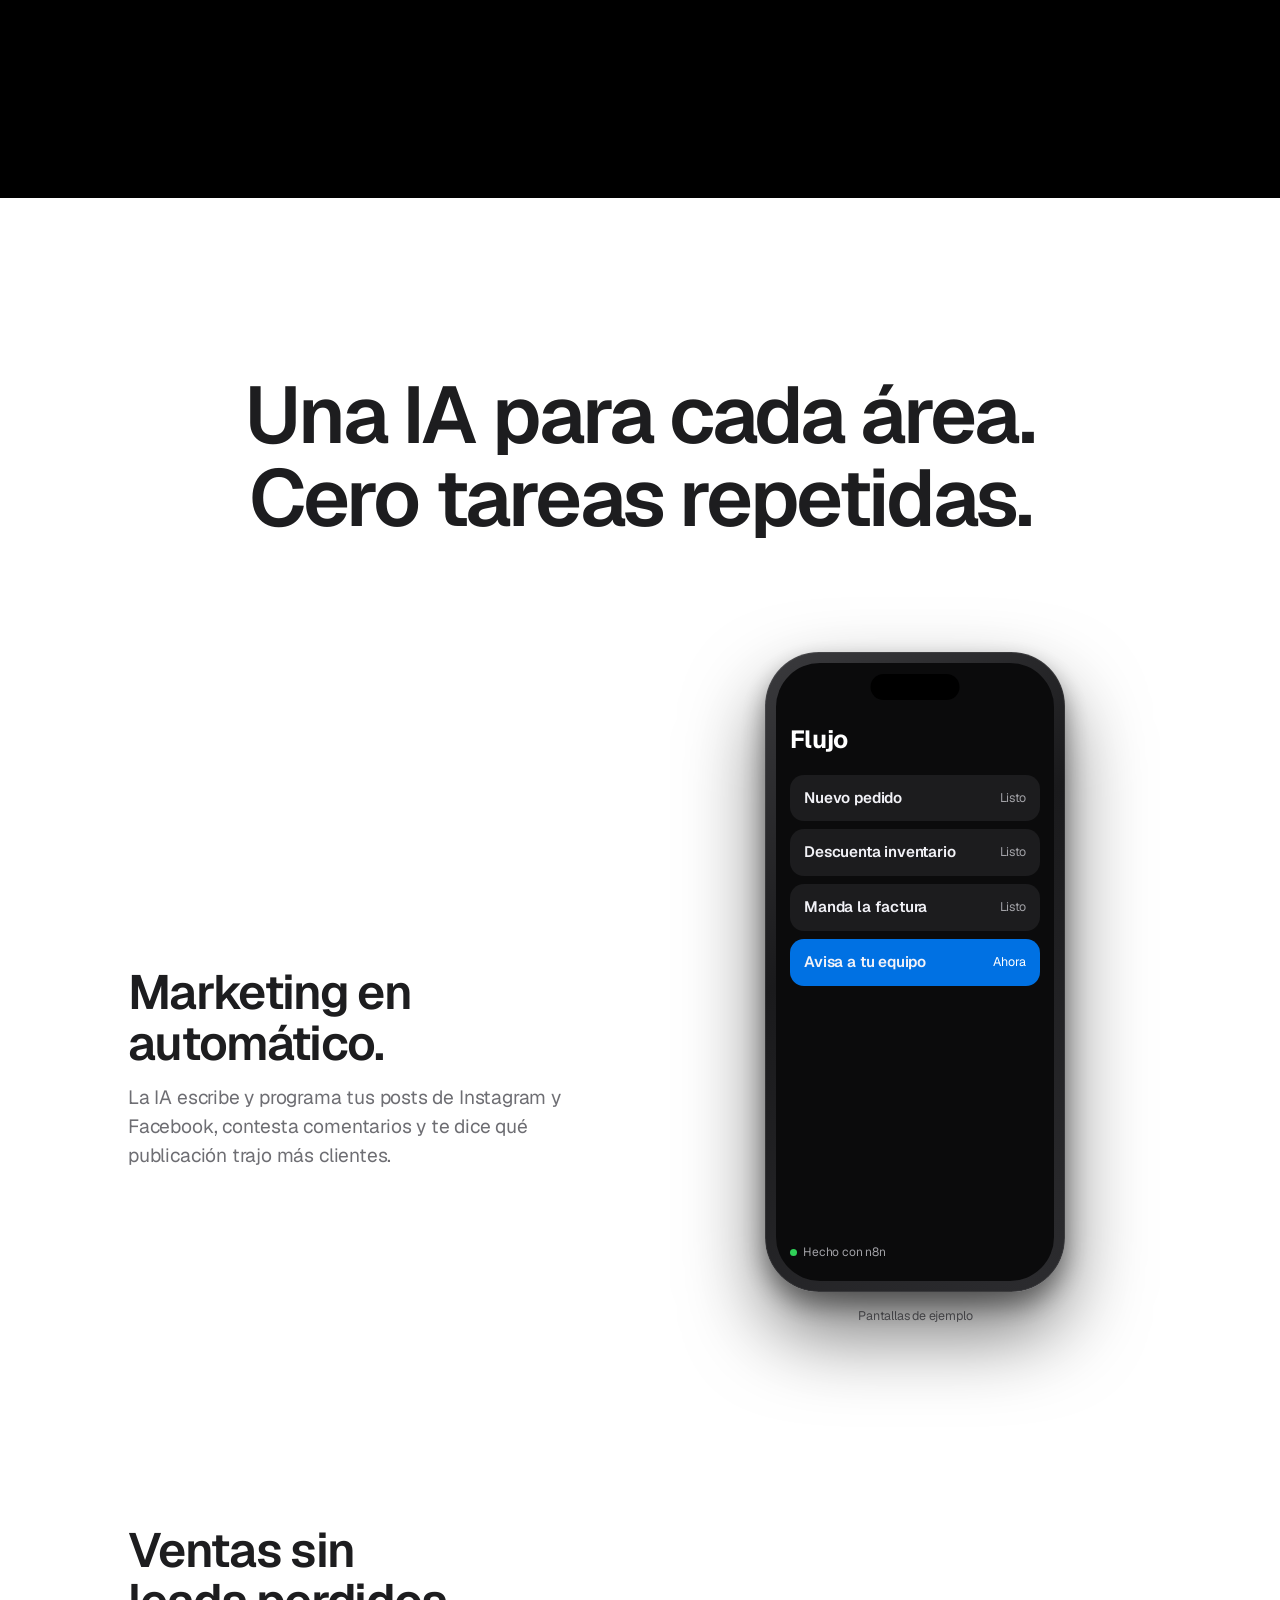
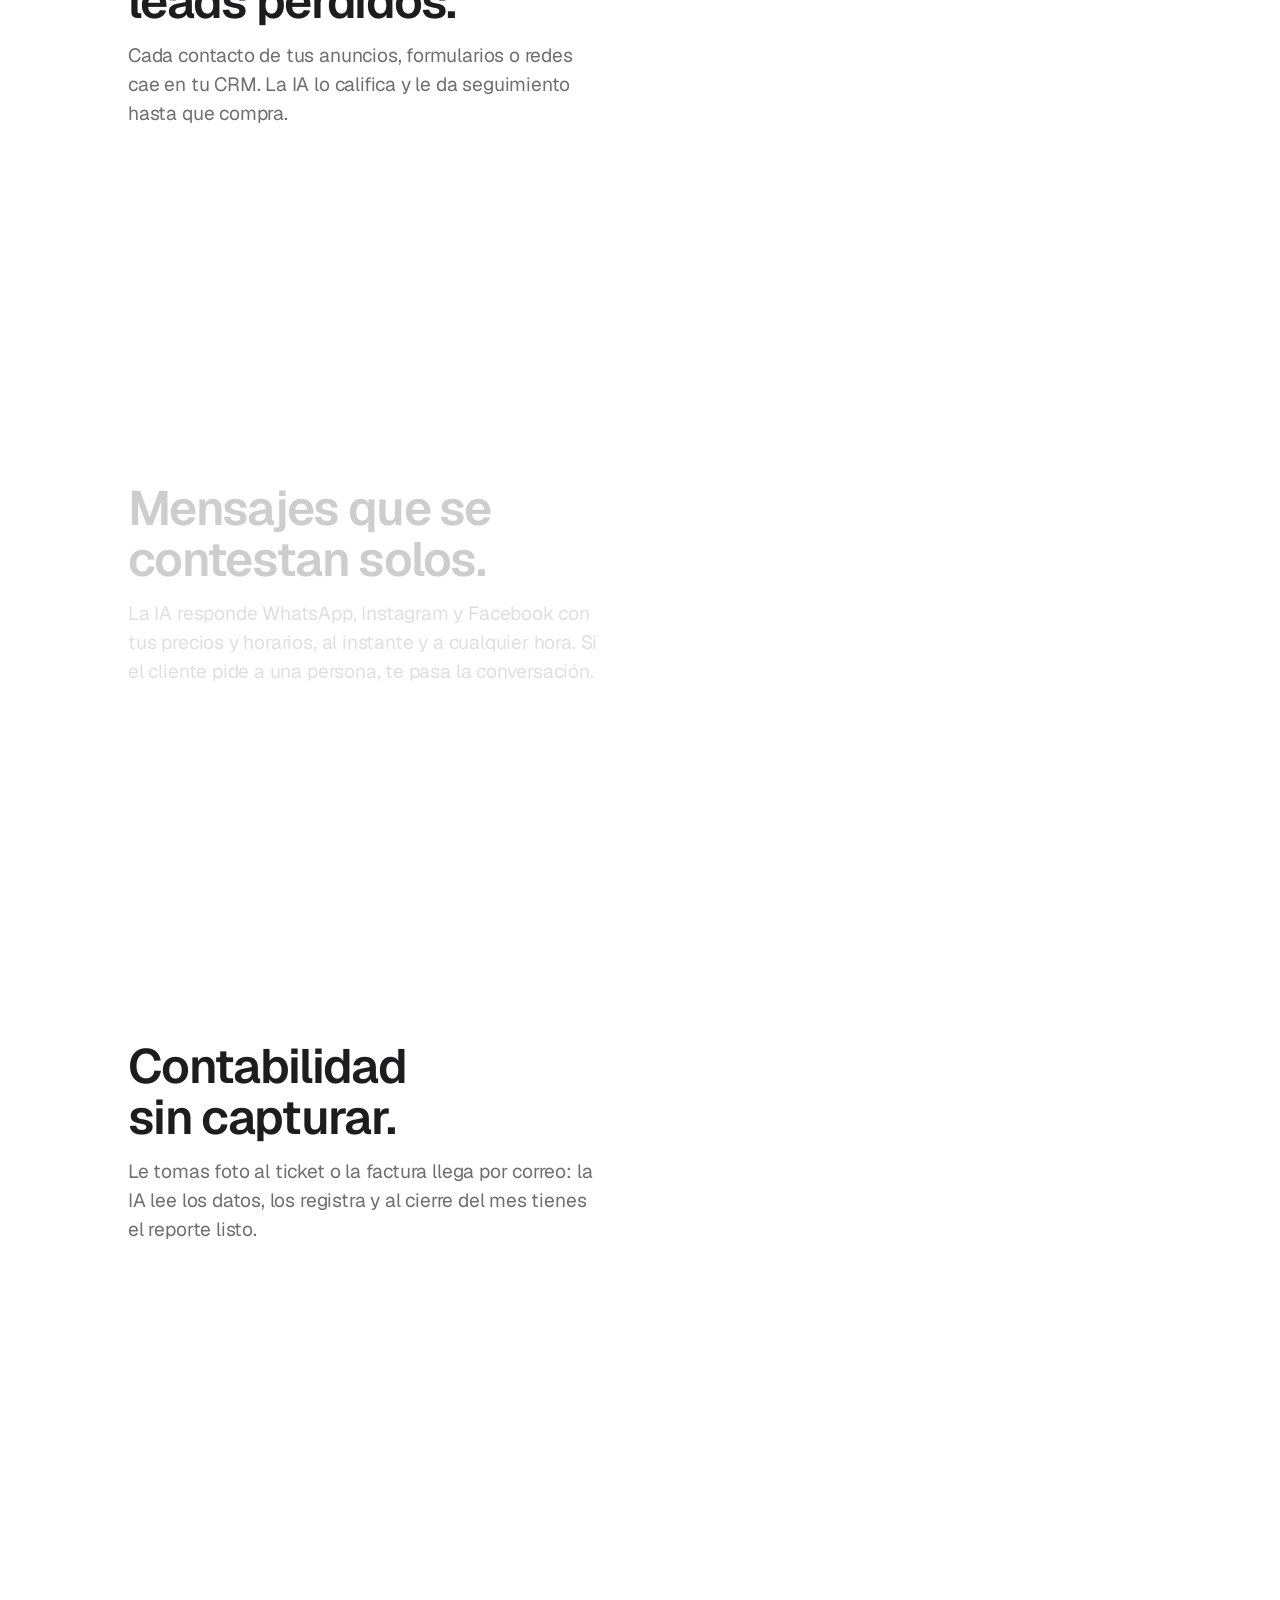
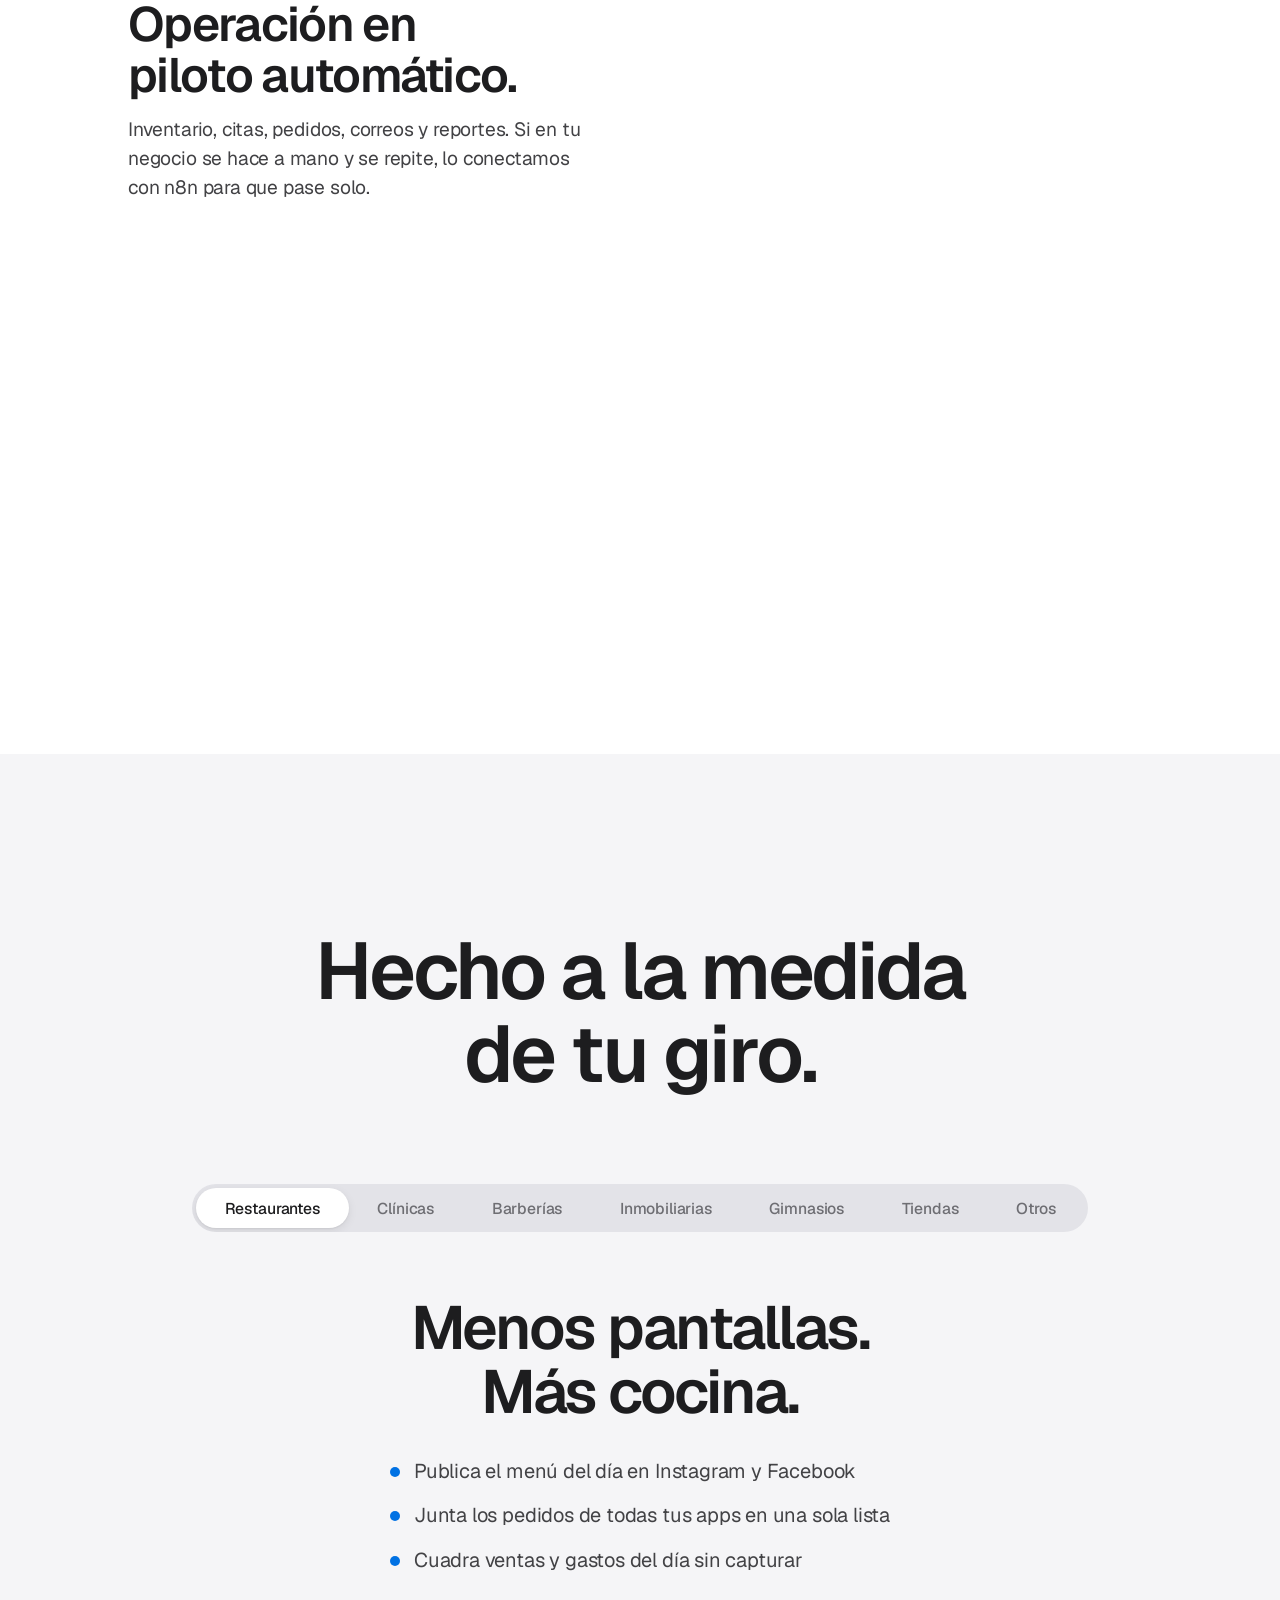
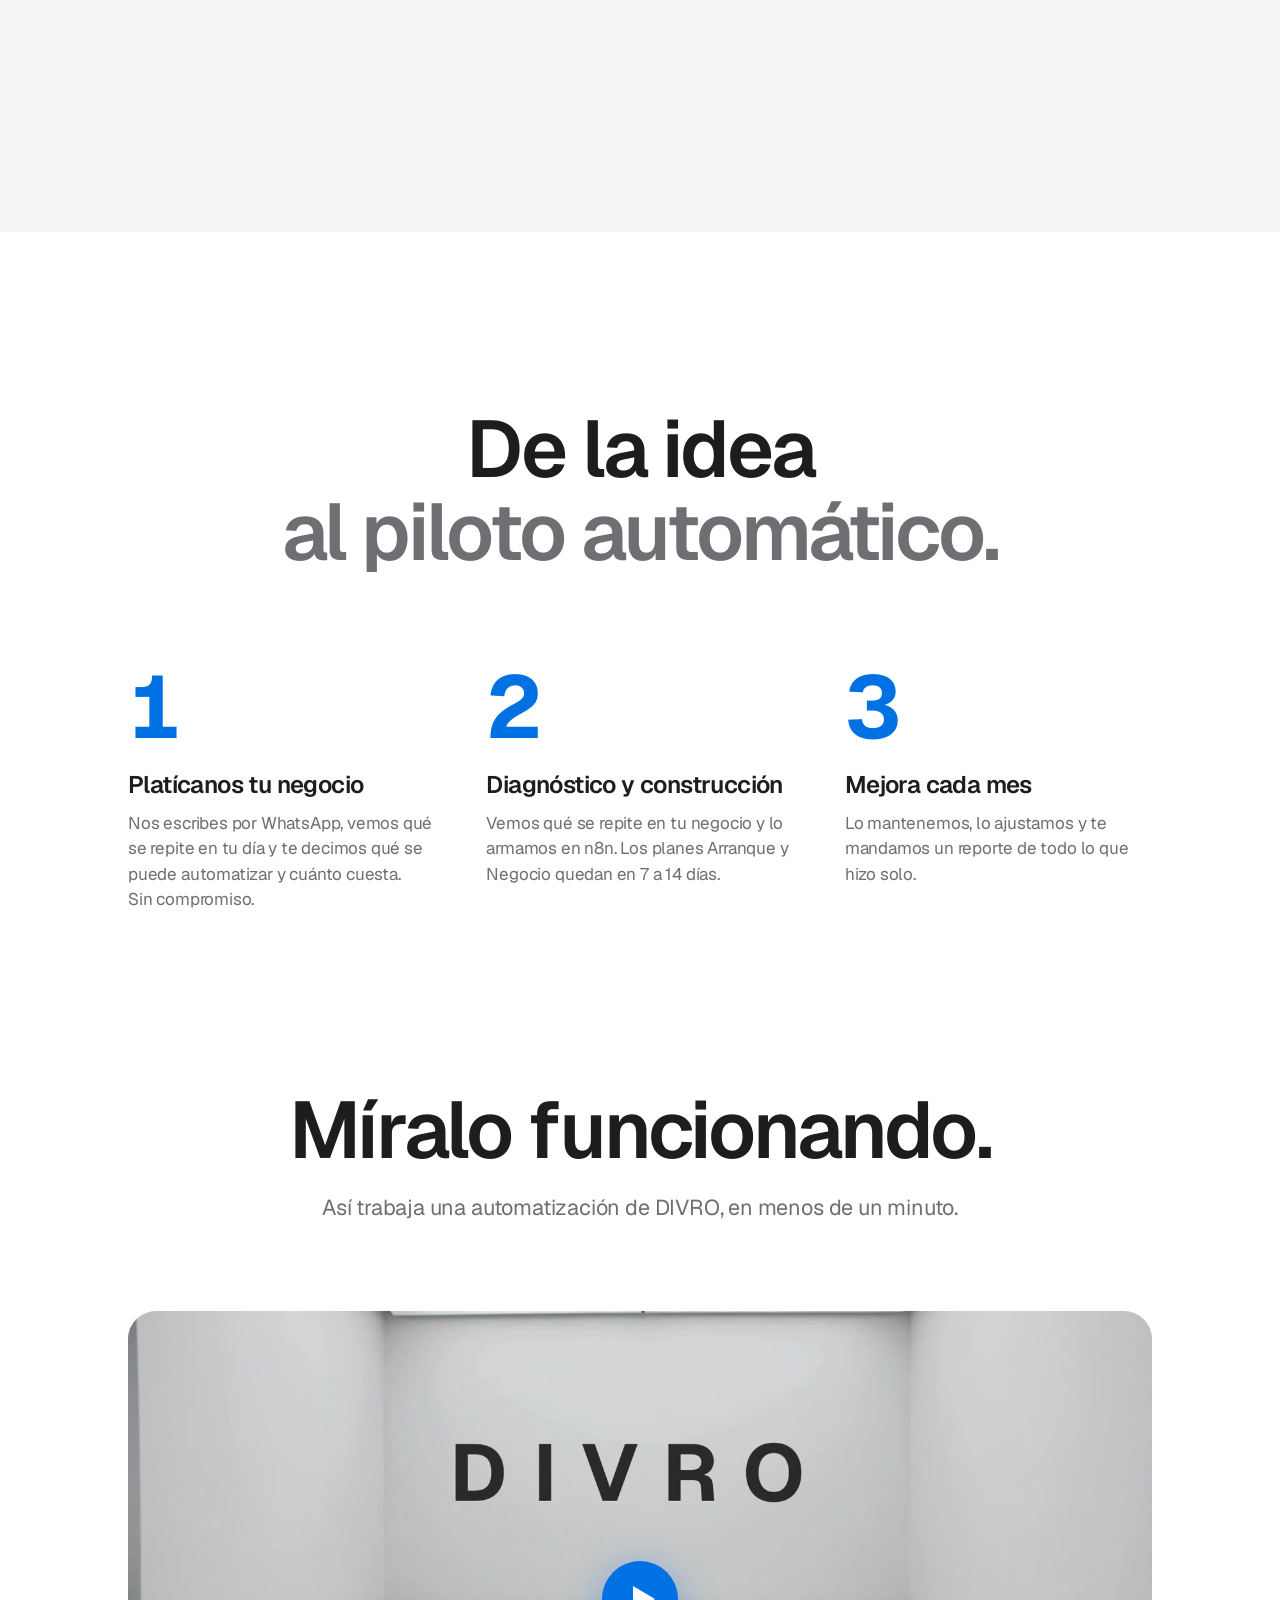
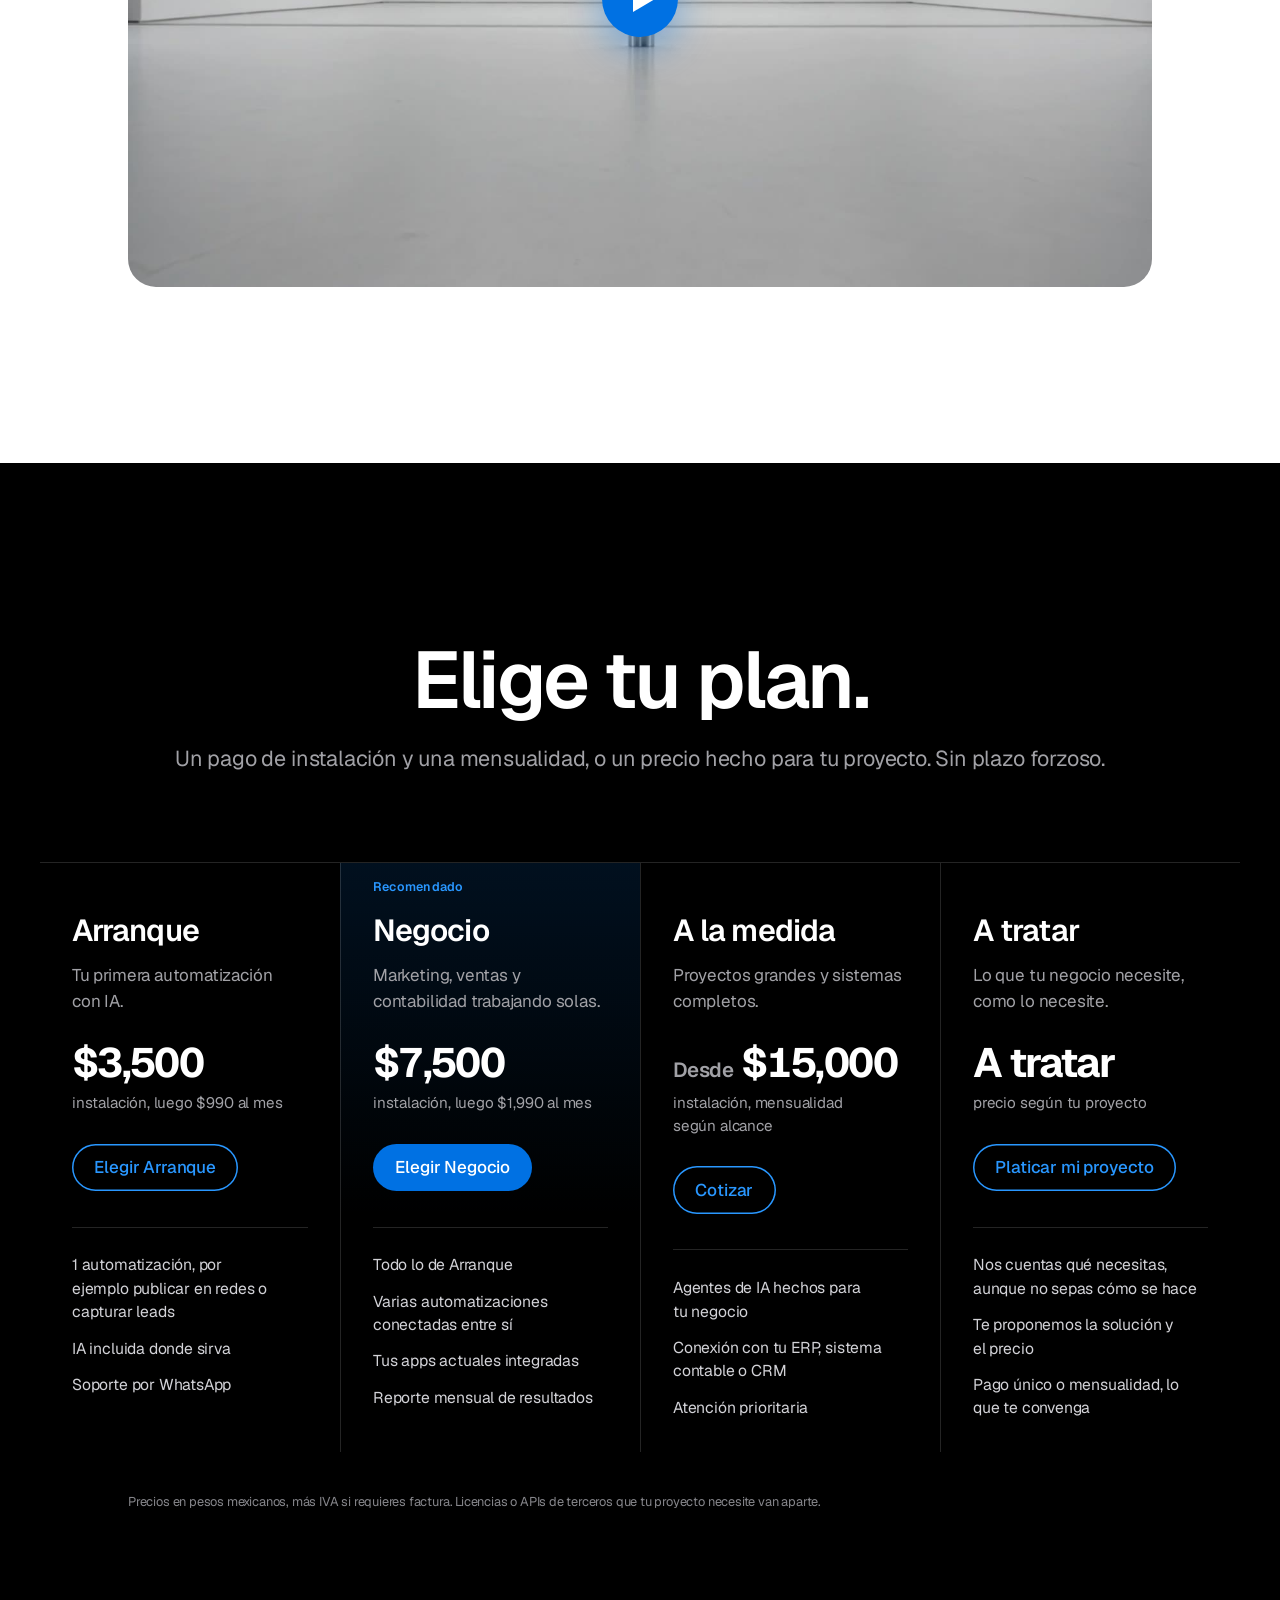
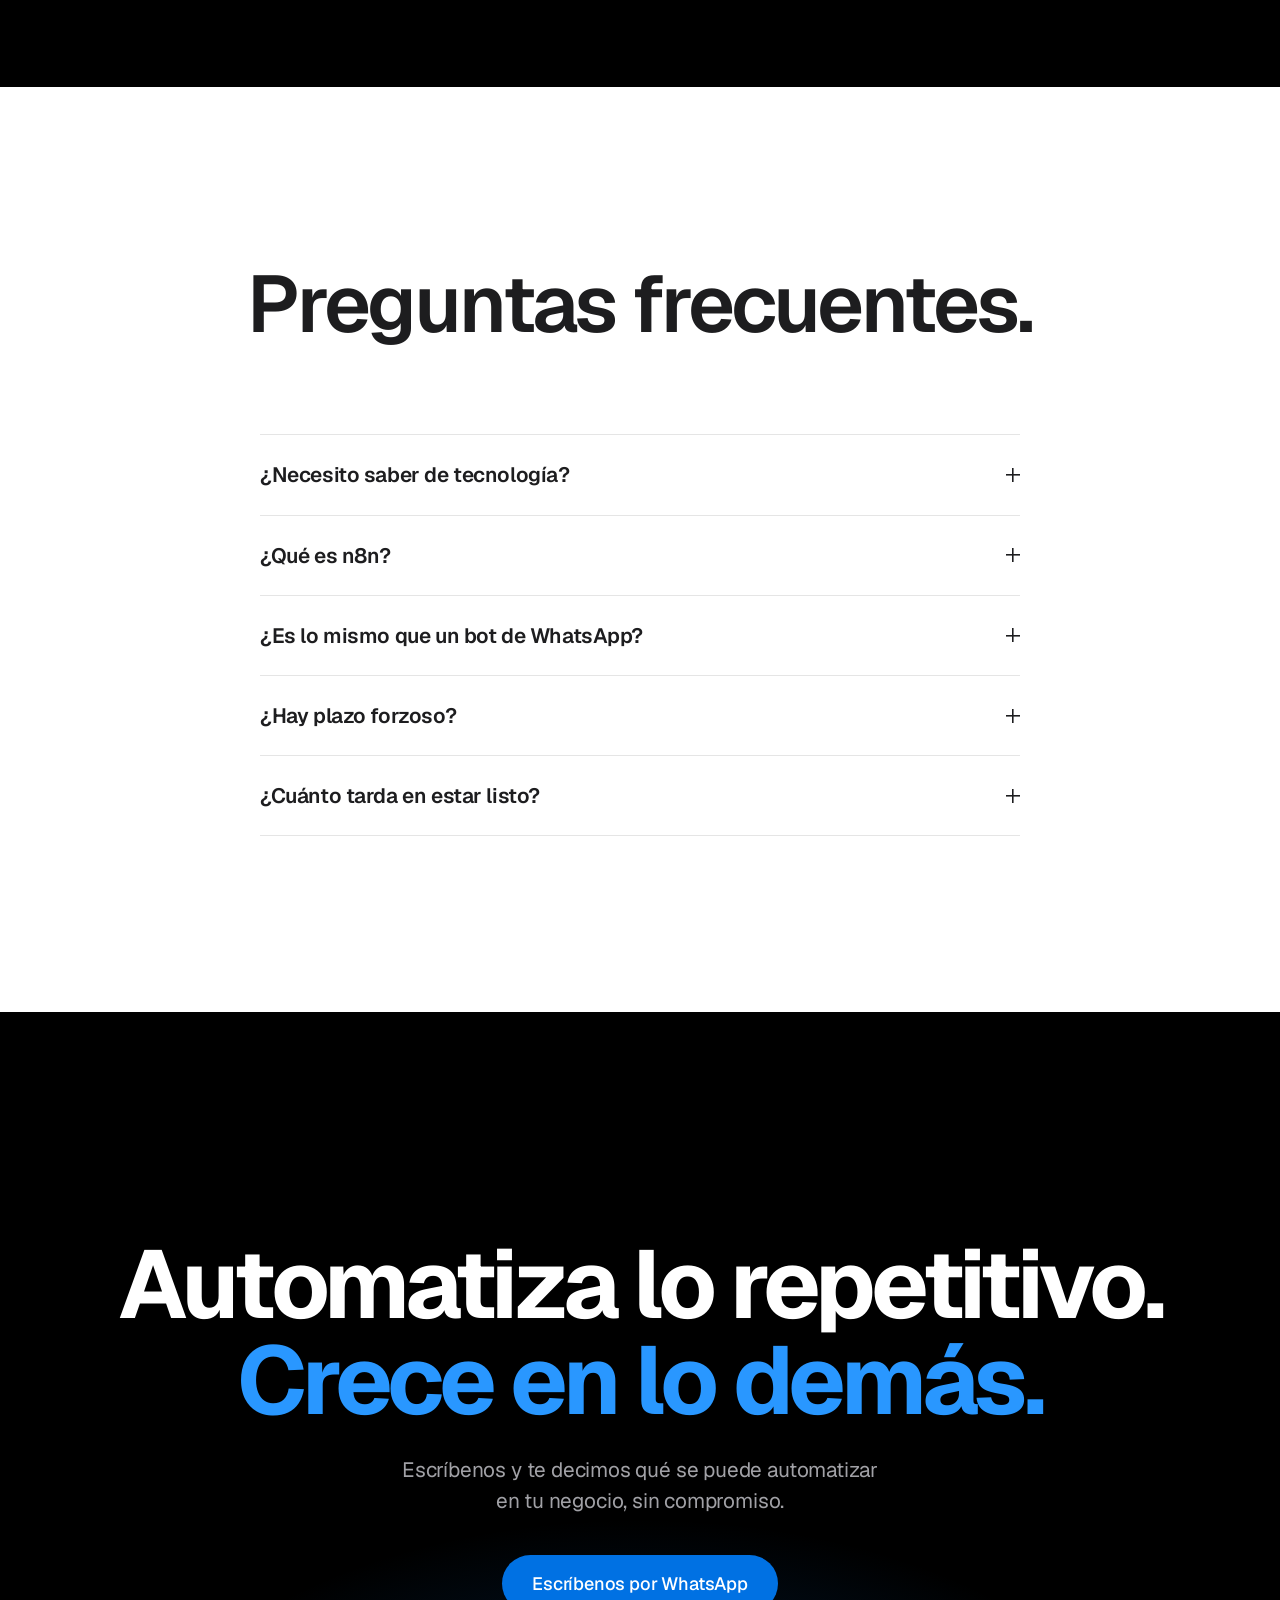
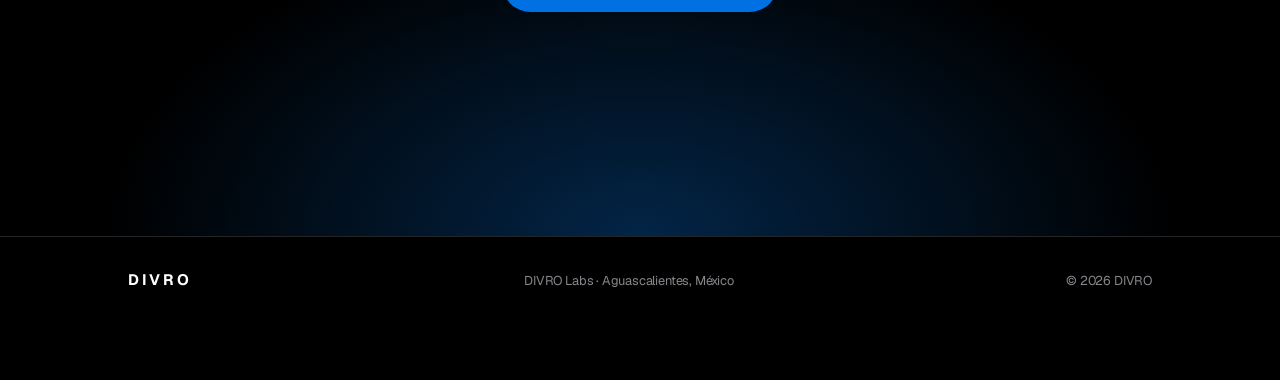
==== commit efa96281: "Video demostrativo de DIVRO en la página - Video propio en media/ (sin YouTube), carga solo al tocar" ====
--- a/index.html
+++ b/index.html
@@ -42,7 +42,7 @@
         <p class="hero-sub">Creamos IAs de ventas, marketing, mensajes, contabilidad y operación, conectadas con n8n, para todo lo que tu equipo hace a mano. Desde un flujo sencillo hasta un sistema completo.</p>
         <div class="hero-cta">
           <a class="pill pill-lg" data-wa="Hola DIVRO, quiero saber qué pueden automatizar en mi negocio" href="https://wa.me/524495458788">Escríbenos</a>
-          <a class="chev" href="#funciones">Ver qué automatizamos</a>
+          <a class="chev" href="#demo">Ver demostración</a>
         </div>
       </div>
 
@@ -255,13 +255,13 @@
       </ol>
     </section>
 
-    <!-- VIDEO DEMOSTRATIVO: pon el ID de YouTube en data-yt (lo que va después de v= en el link) y la sección aparece sola -->
-    <section class="video" id="demo" data-yt="" hidden>
+    <!-- VIDEO DEMOSTRATIVO -->
+    <section class="video" id="demo">
       <header class="section-head fade">
         <h2>Míralo funcionando.</h2>
-        <p class="section-sub">Una automatización real de principio a fin, en un minuto.</p>
-      </header>
-      <button class="video-frame fade" type="button" aria-label="Reproducir video demostrativo">
+        <p class="section-sub">Así trabaja una automatización de DIVRO, en menos de un minuto.</p>
+      </header>
+      <button class="video-frame fade" type="button" aria-label="Reproducir video demostrativo" style="background-image:url(media/divro-demo.jpg)">
         <span class="video-play" aria-hidden="true"></span>
       </button>
     </section>
--- a/styles.css
+++ b/styles.css
@@ -259,7 +259,7 @@
 /* Responsive */
 .video { background: var(--white); color: var(--ink); padding: 0 16px var(--section); }
 .video-frame { position: relative; display: grid; place-items: center; width: min(1024px, 100%); aspect-ratio: 16 / 9; margin-inline: auto; padding: 0; border: 0; border-radius: 28px; overflow: hidden; cursor: pointer; background: #000 center / cover no-repeat; }
-.video-frame iframe { position: absolute; inset: 0; width: 100%; height: 100%; border: 0; }
+.video-frame video { position: absolute; inset: 0; width: 100%; height: 100%; border: 0; }
 .video-play { width: 76px; height: 76px; border-radius: 50%; background: var(--blue); box-shadow: 0 10px 40px rgb(0 113 227 / .45); transition: transform .2s ease; }
 .video-play::after { content: ""; display: block; margin: 25px 0 0 31px; border-left: 22px solid #fff; border-block: 13px solid transparent; }
 .video-frame:hover .video-play { transform: scale(1.06); }
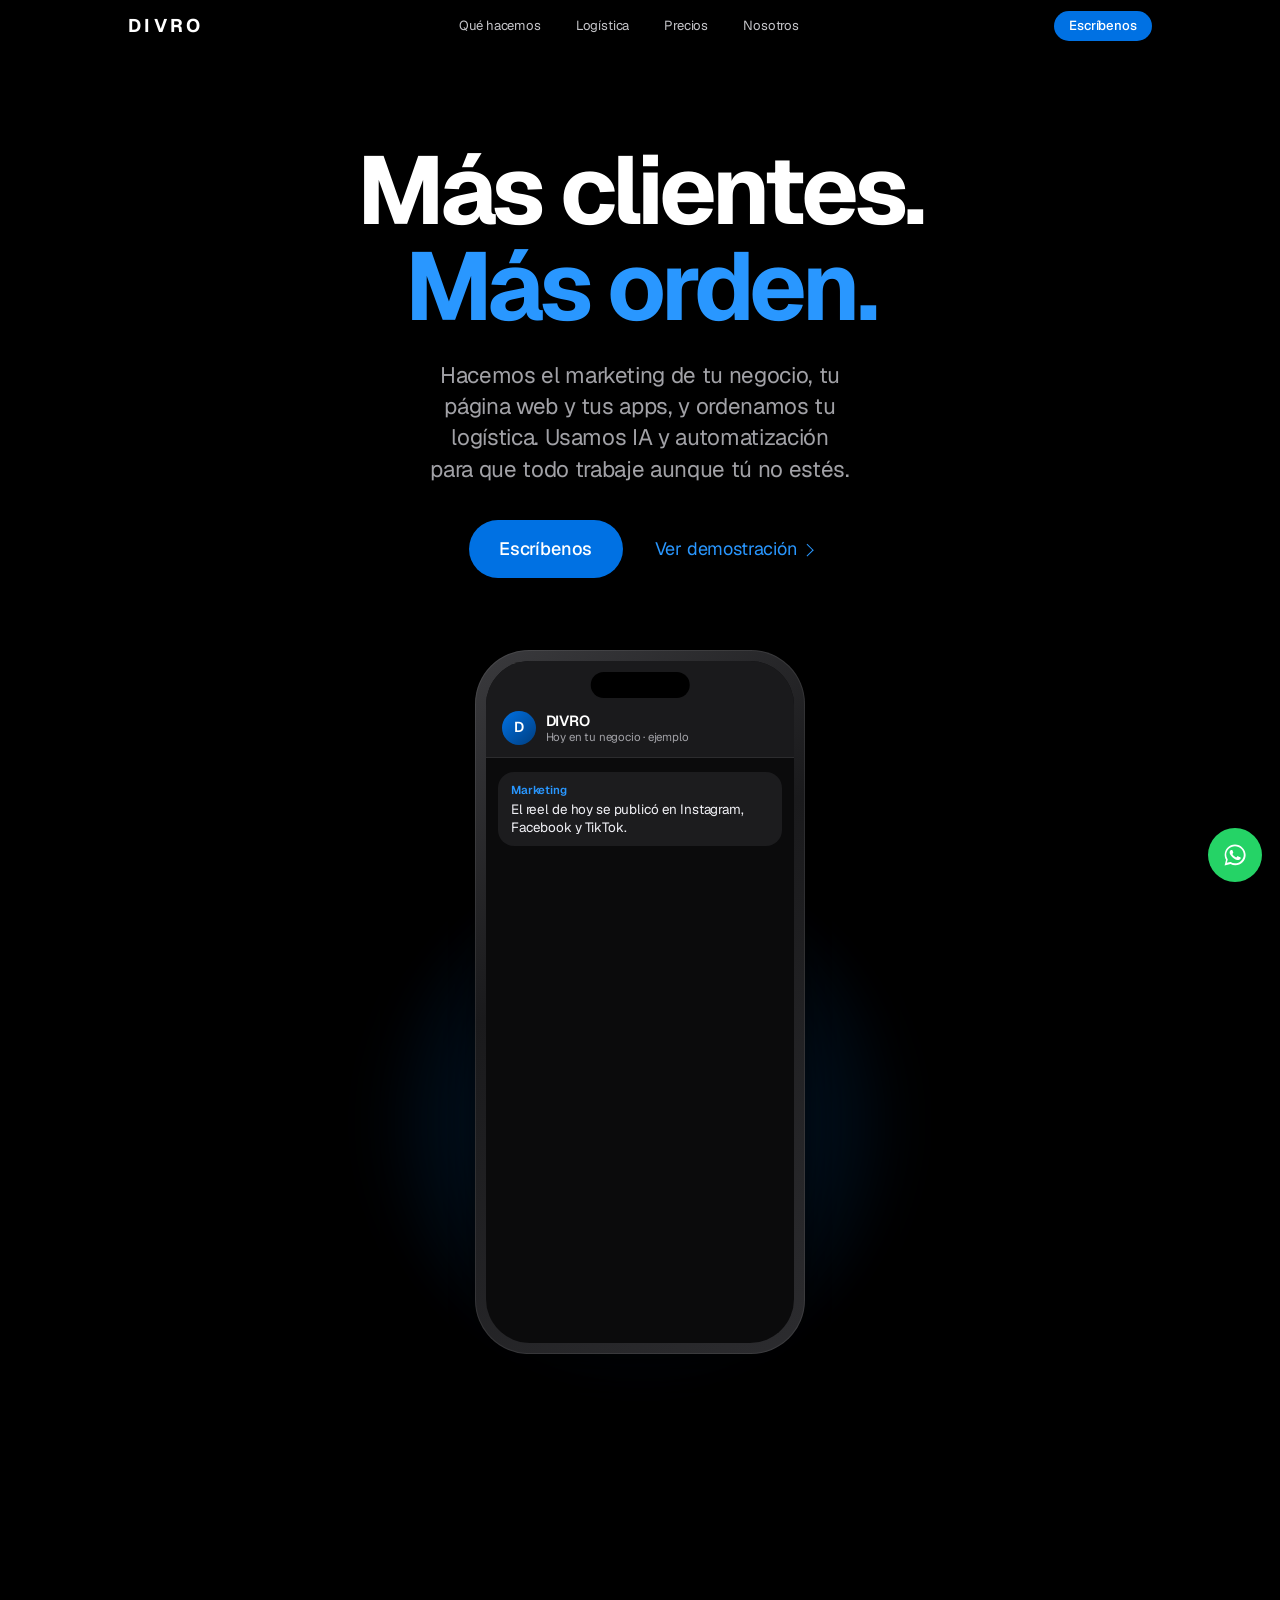
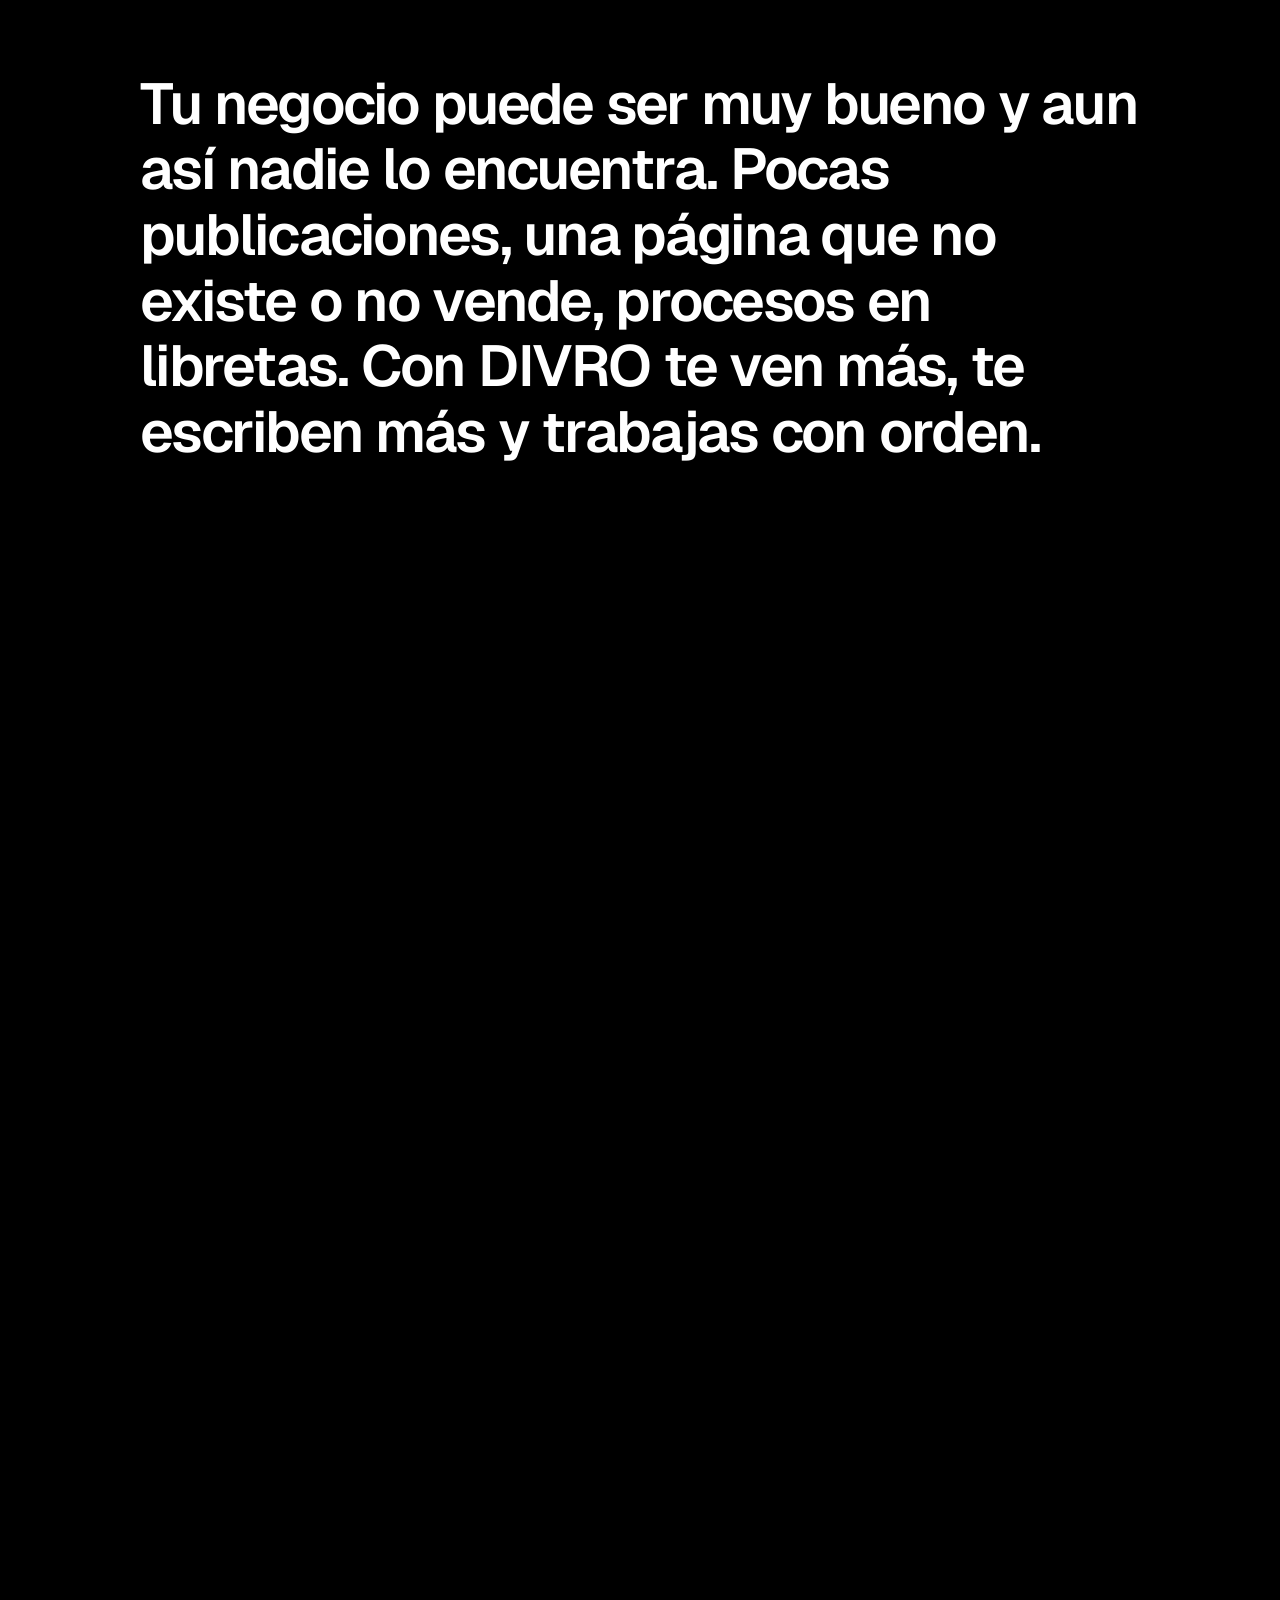
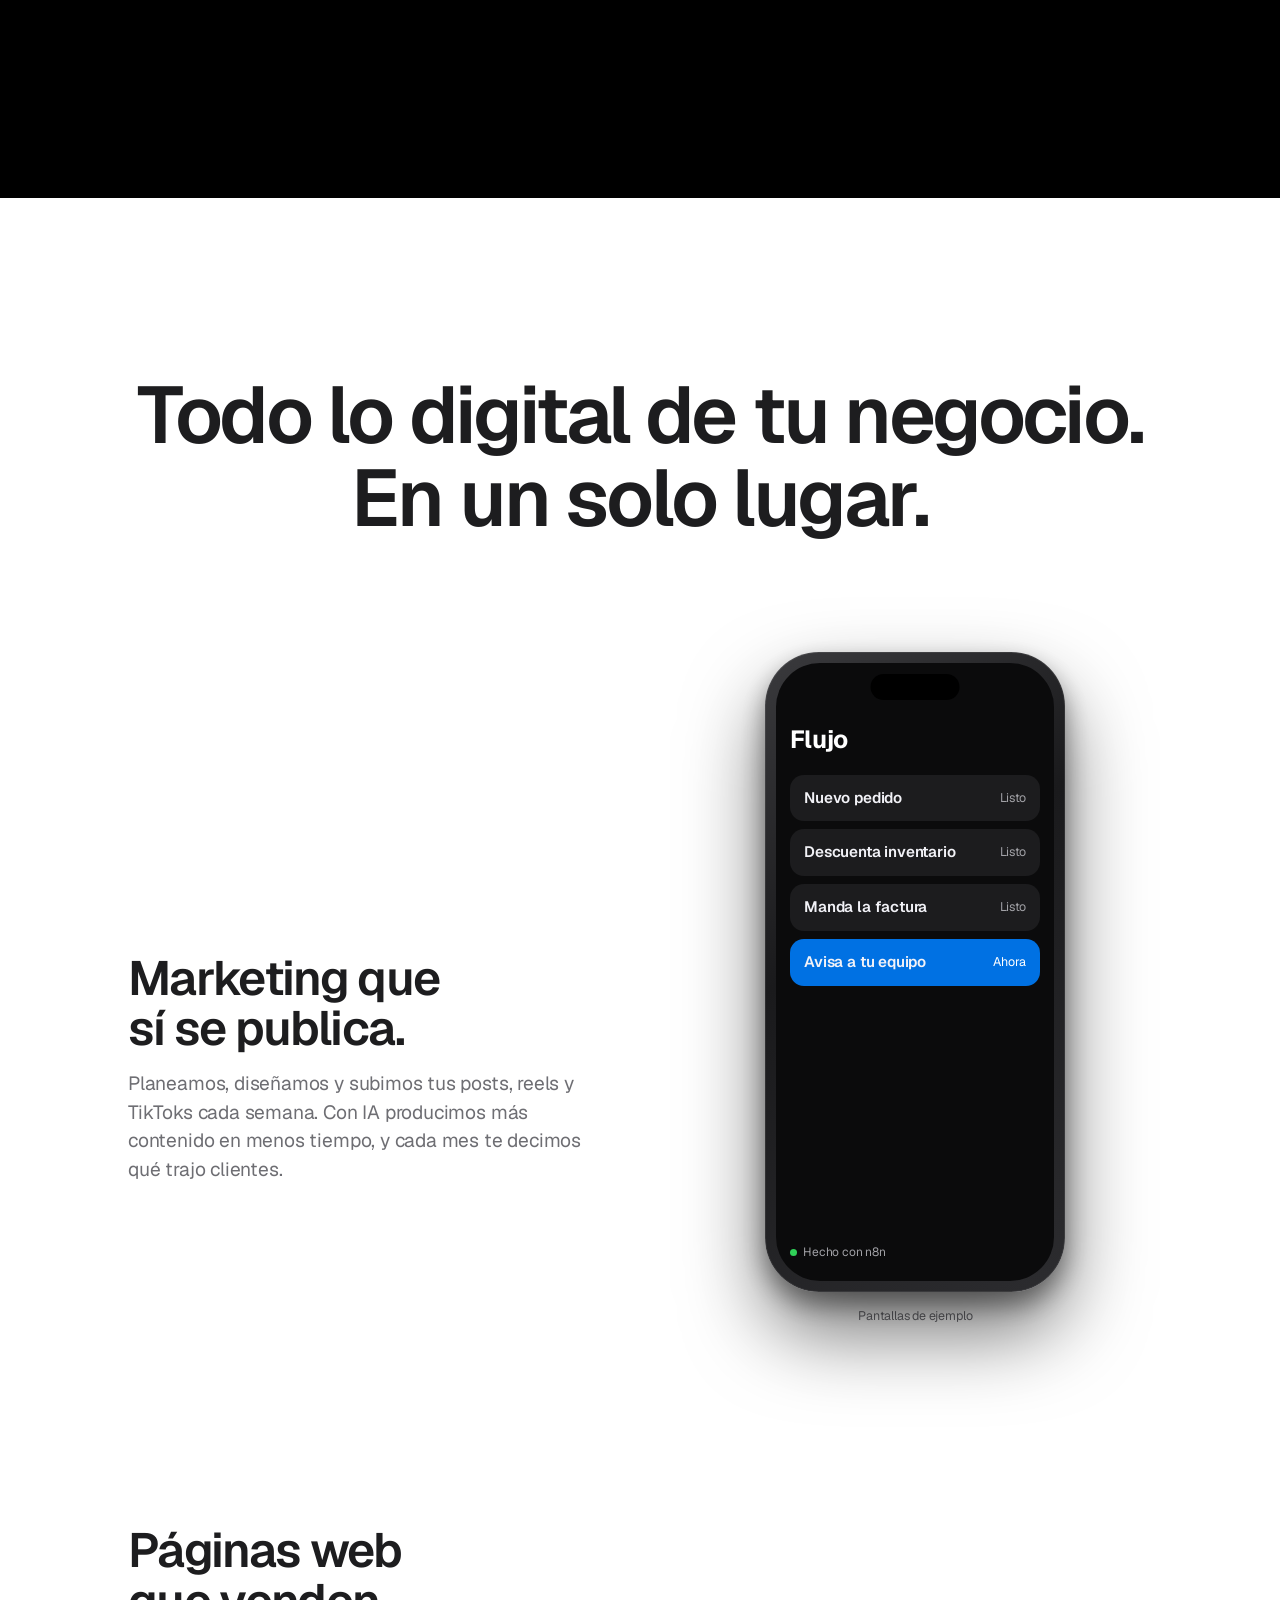
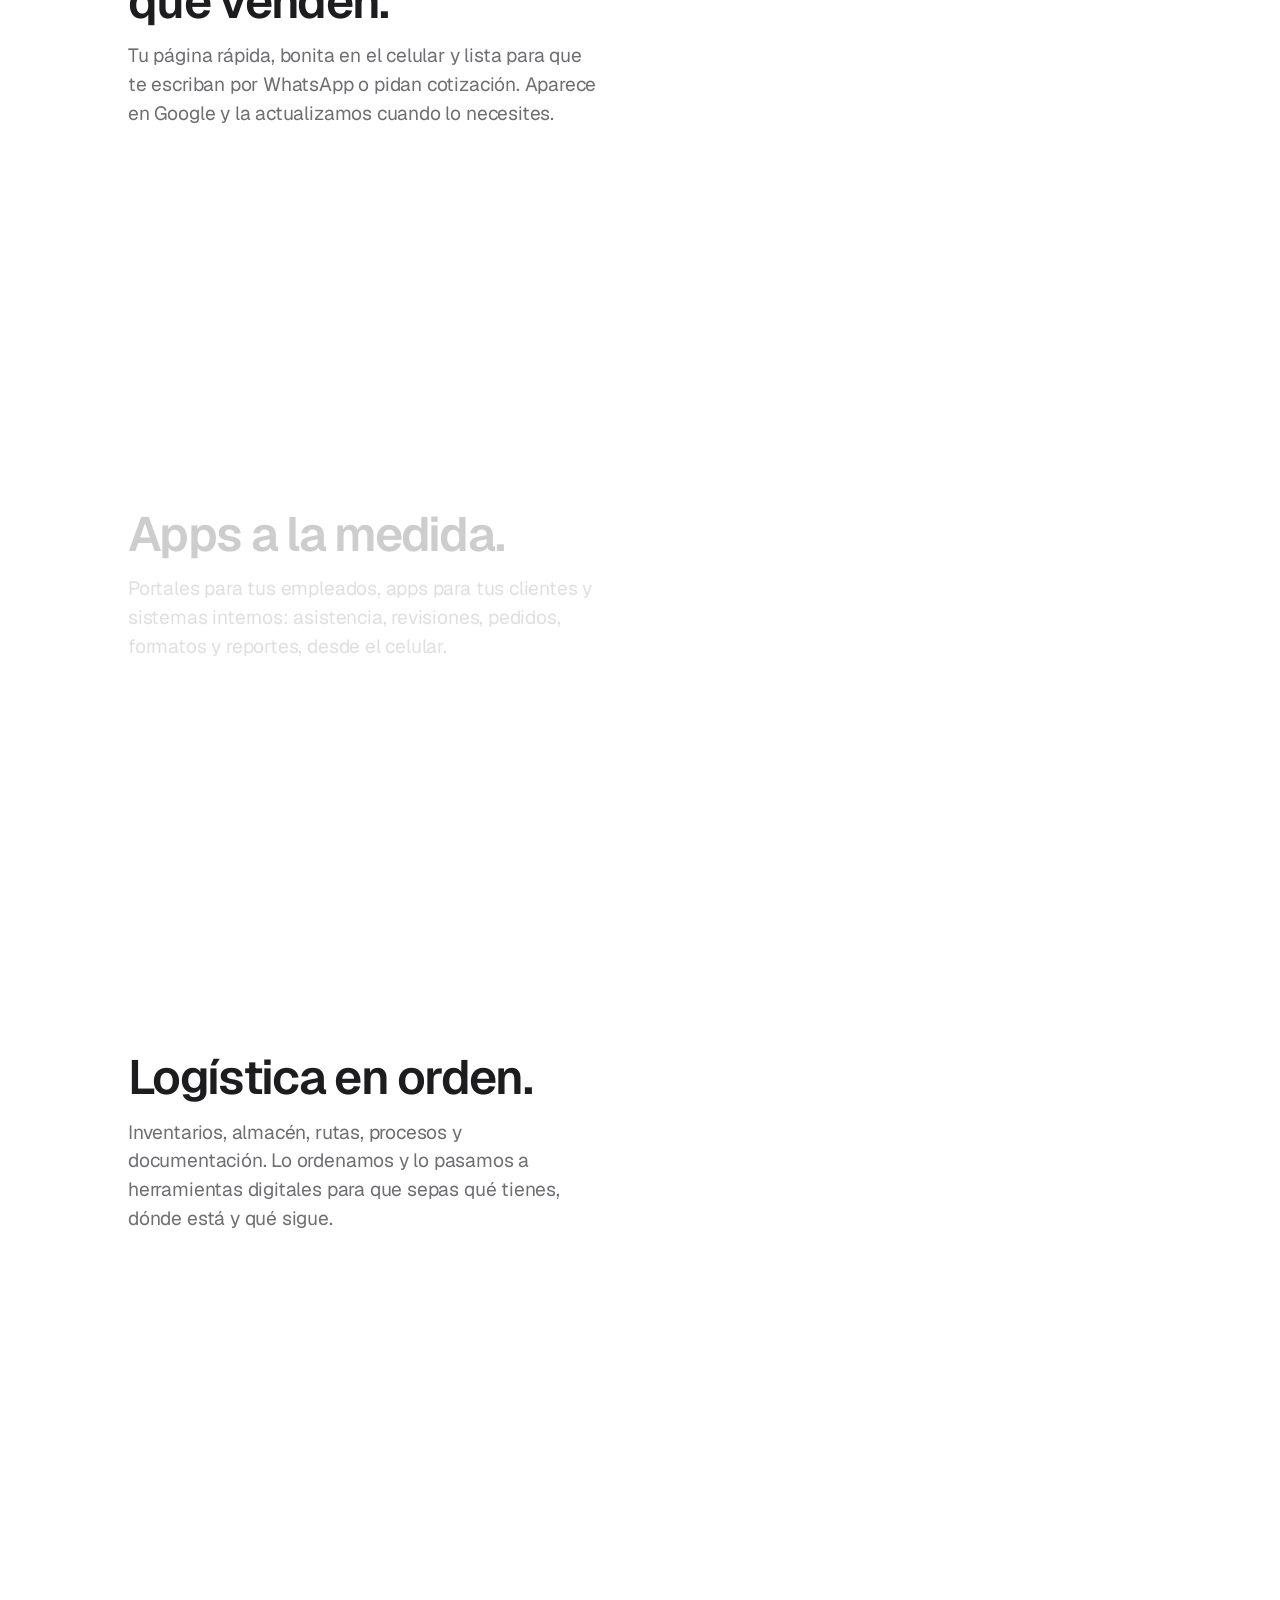
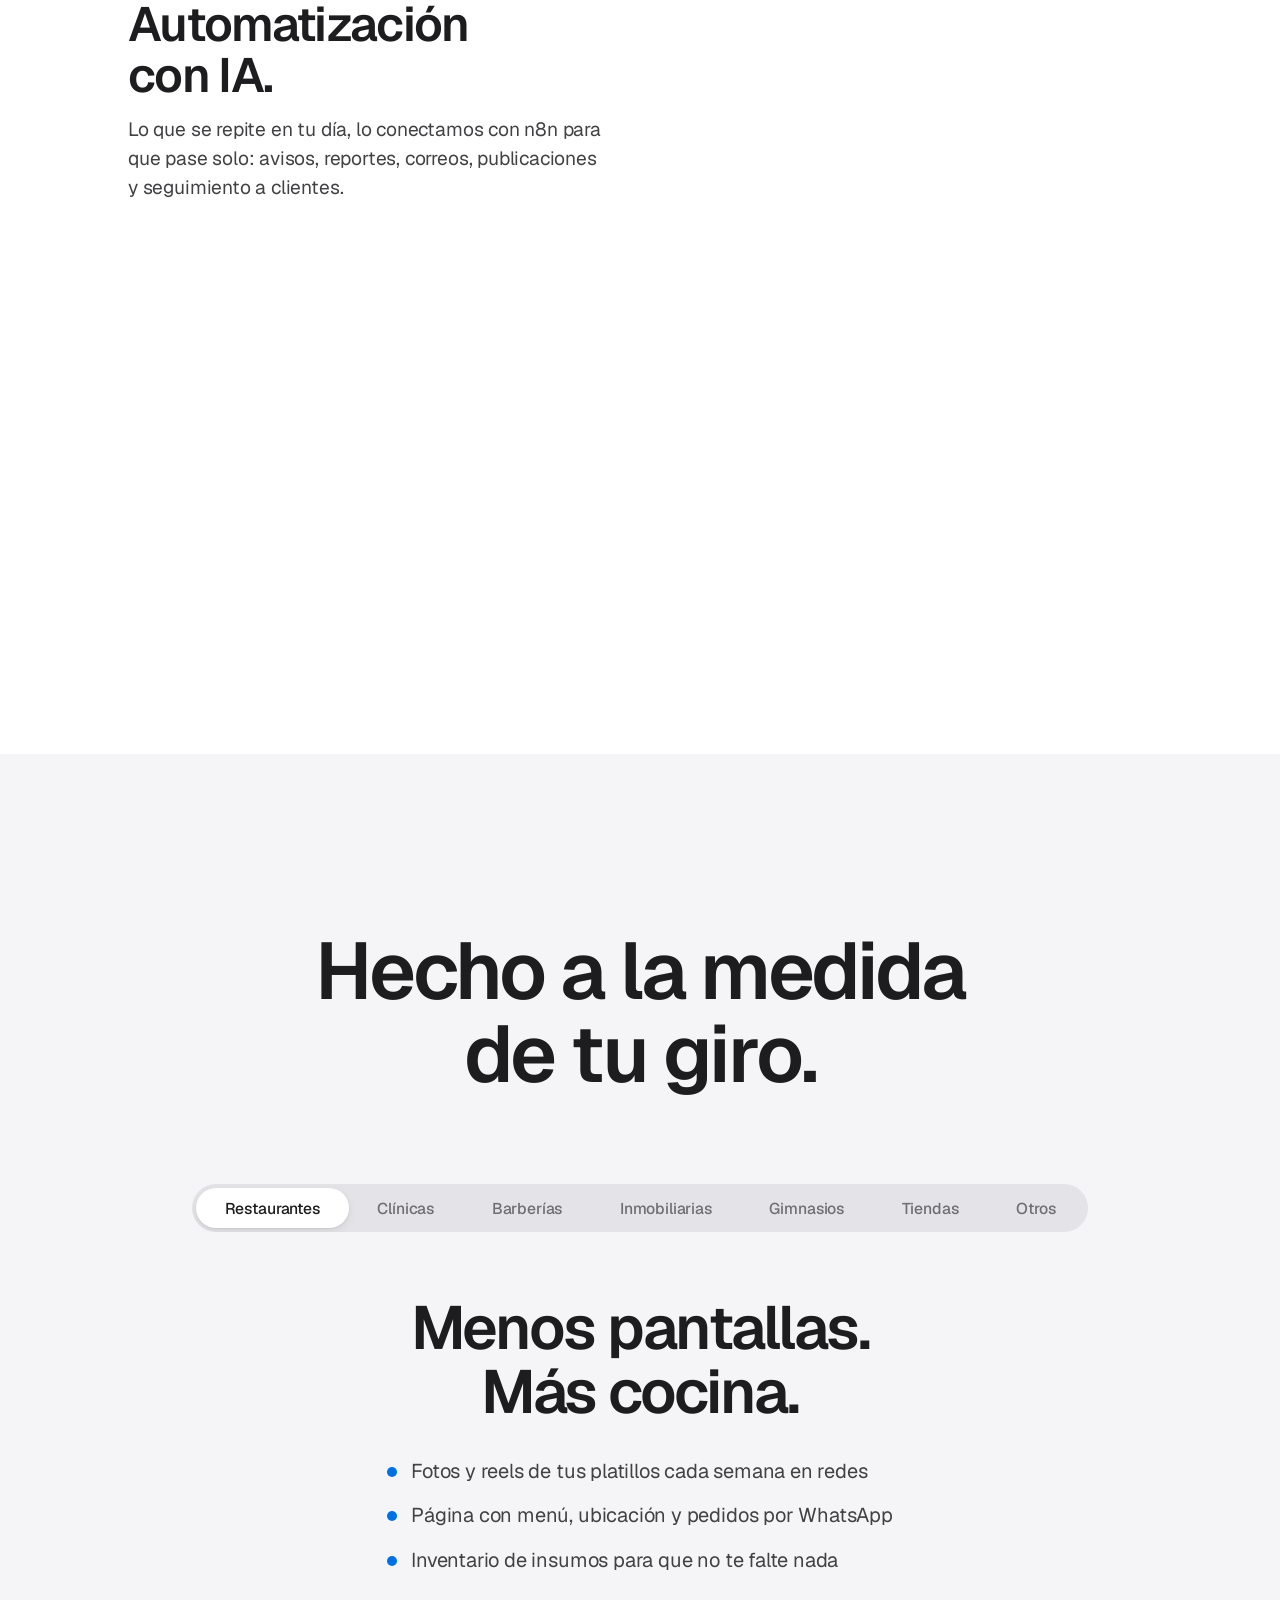
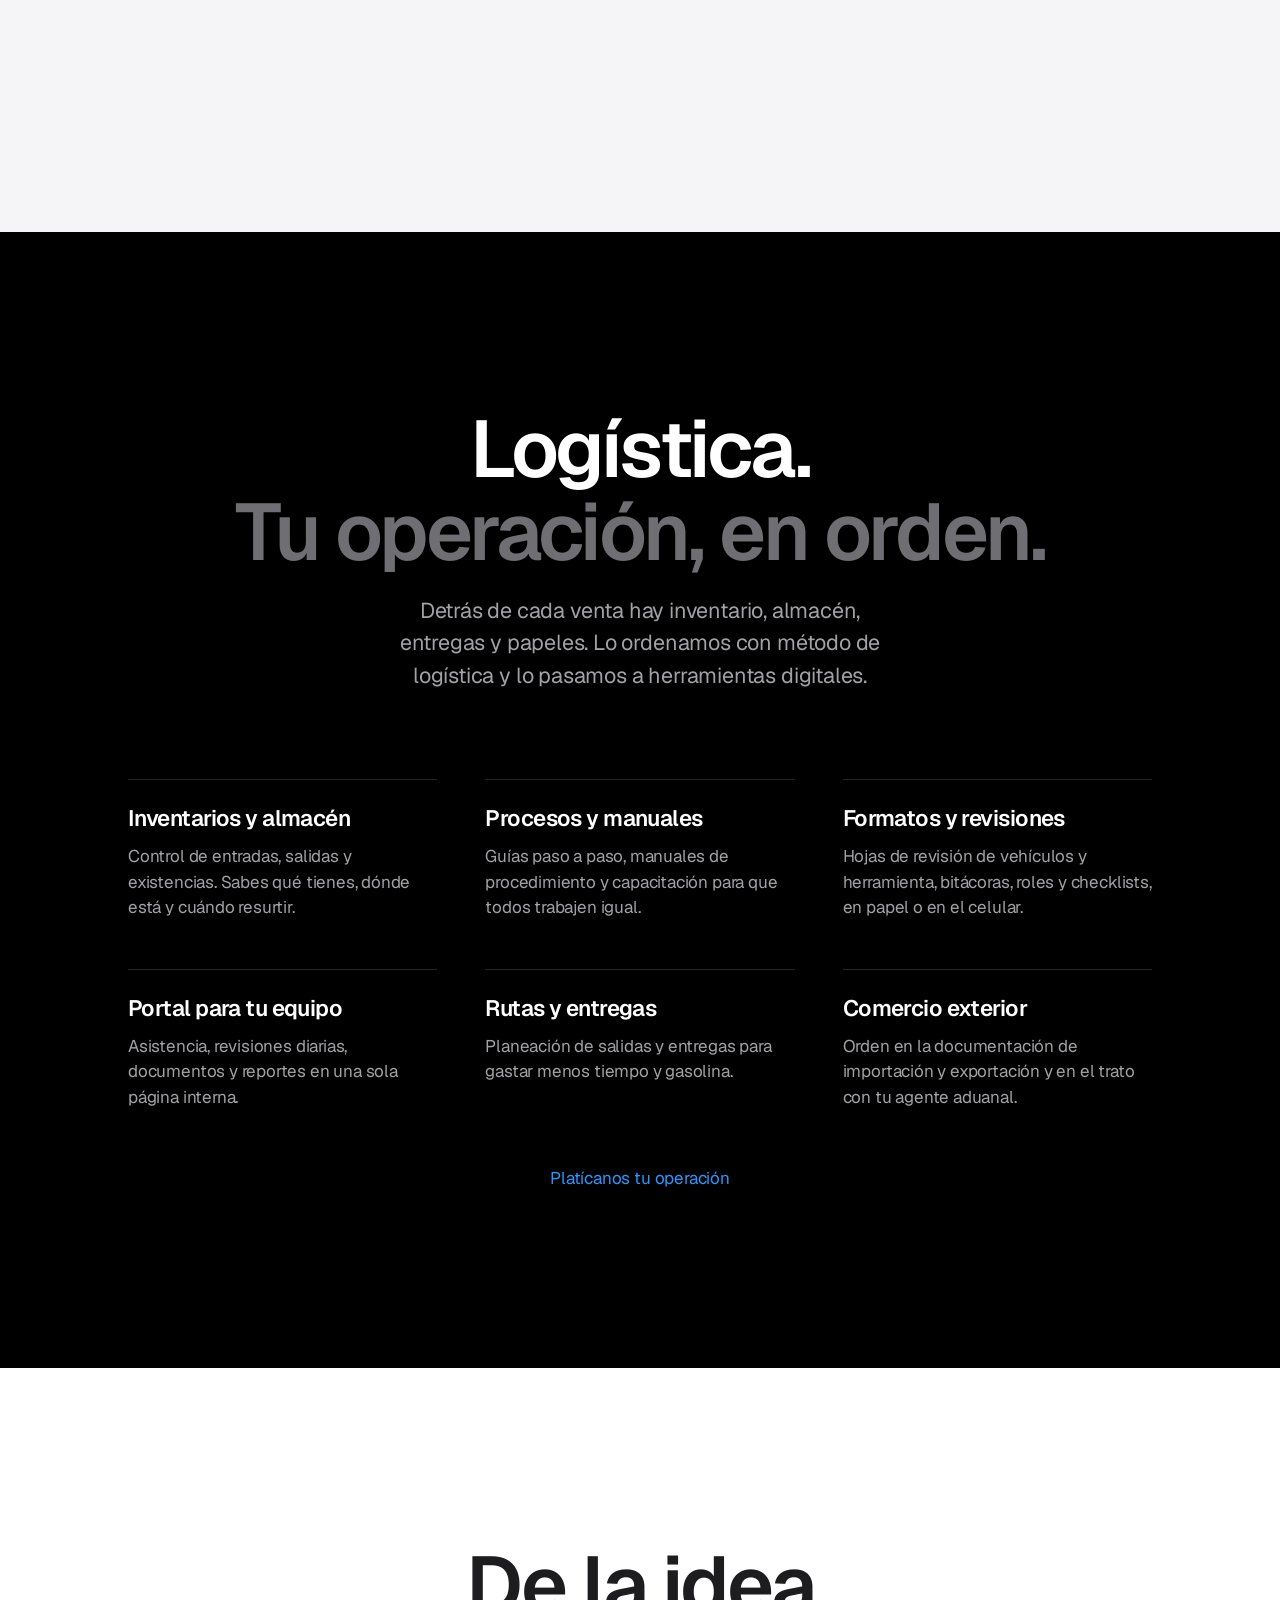
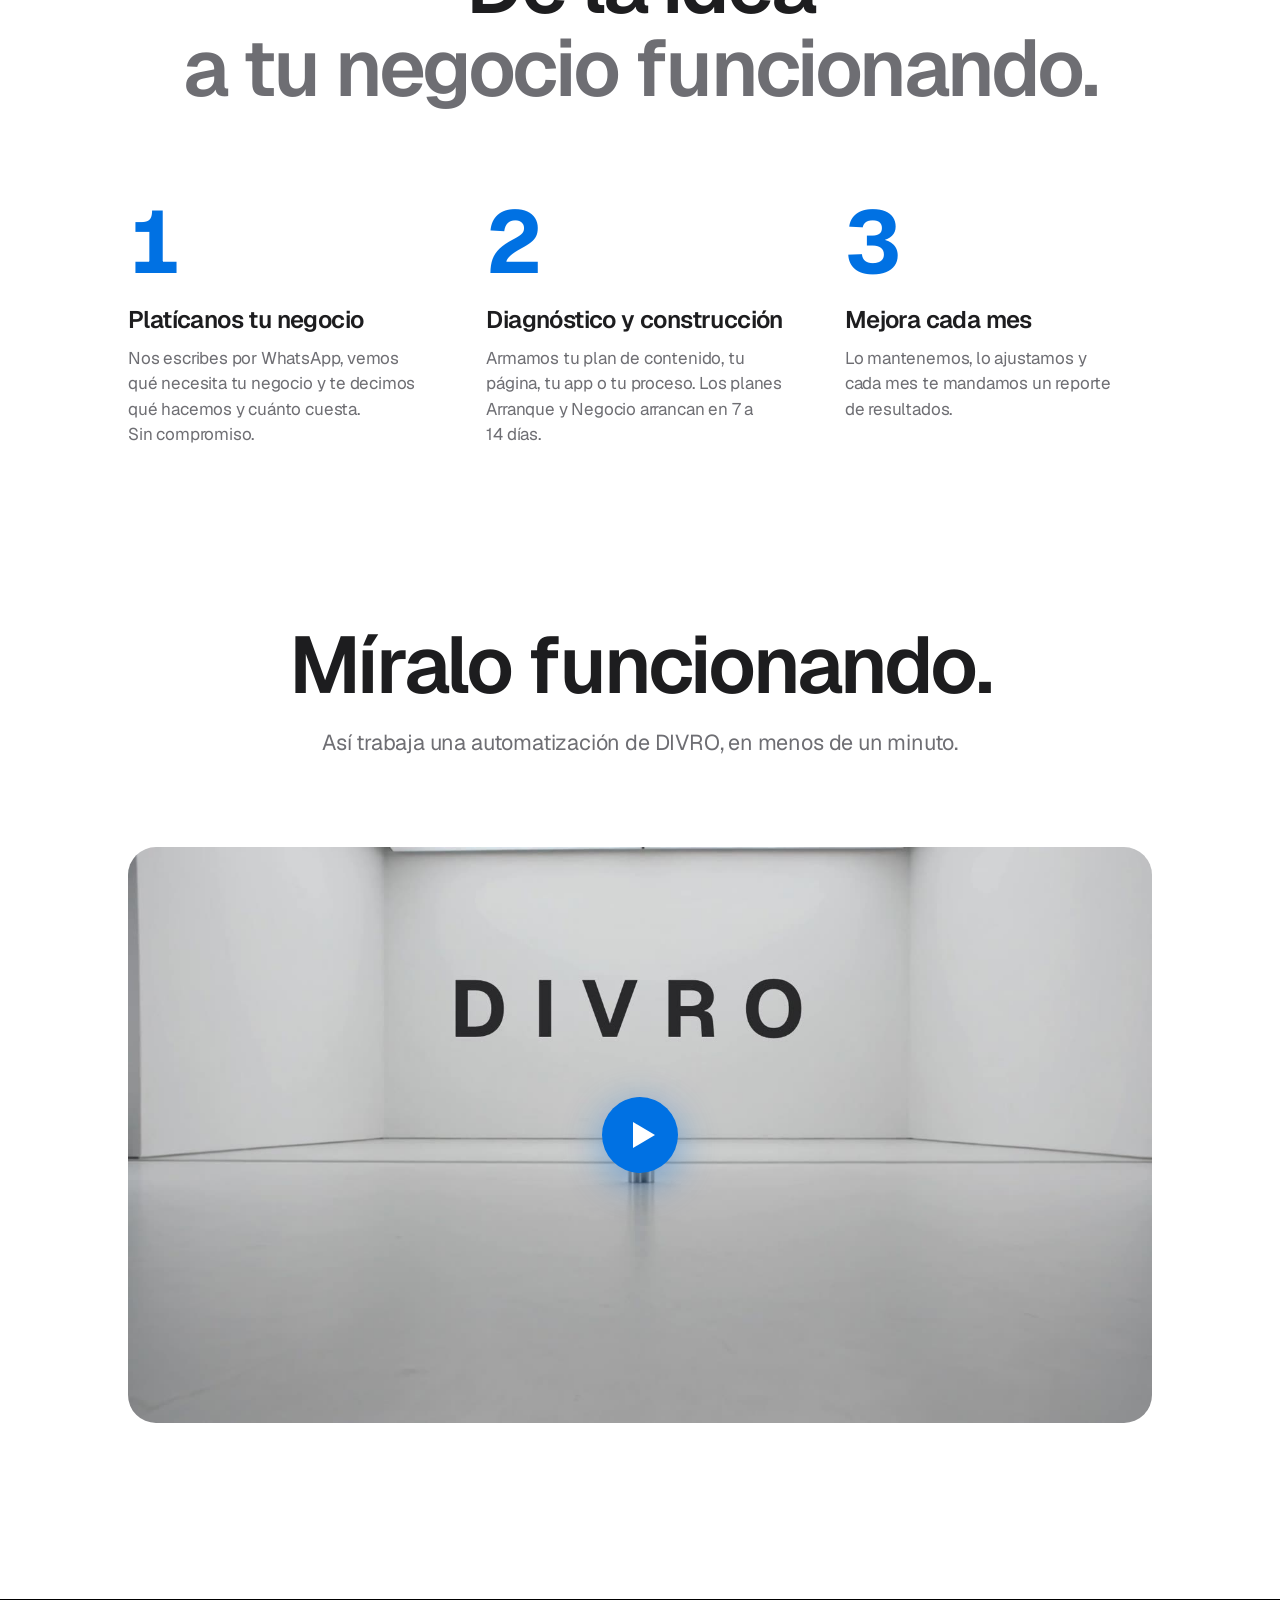
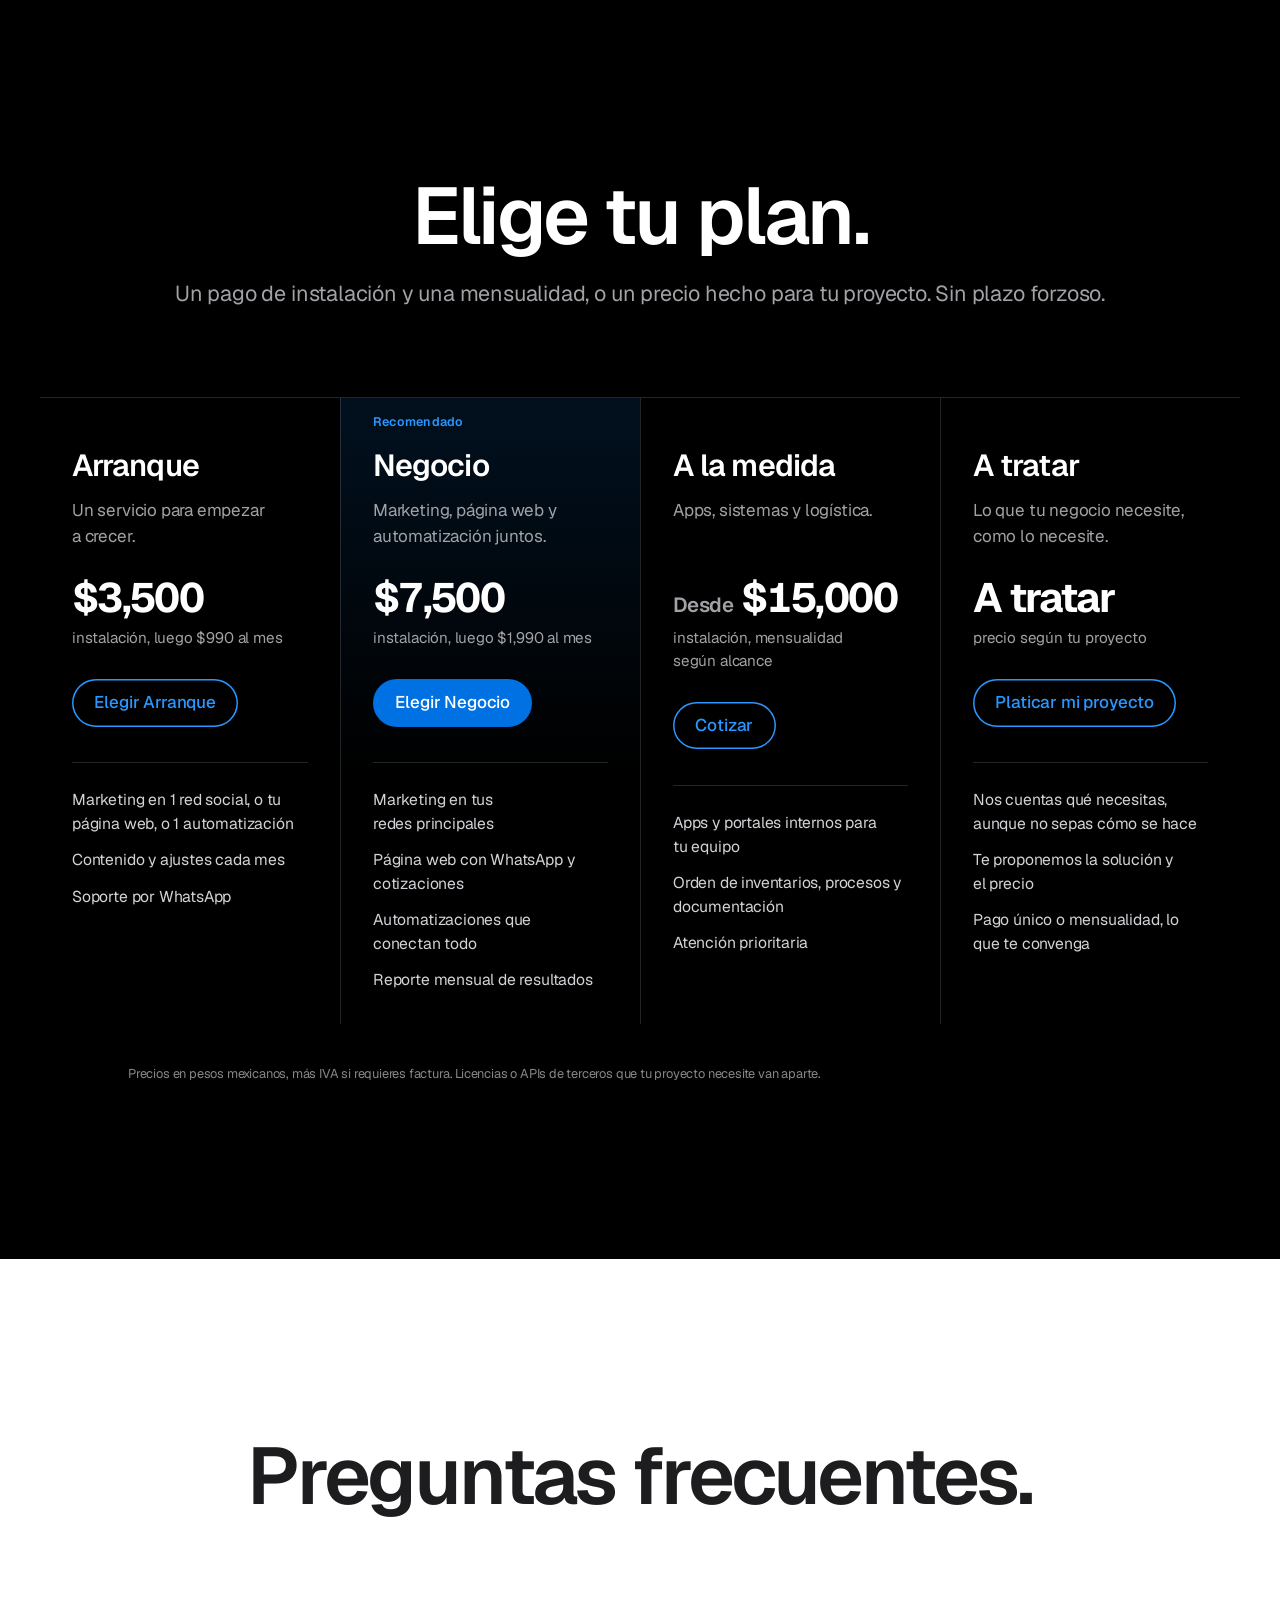
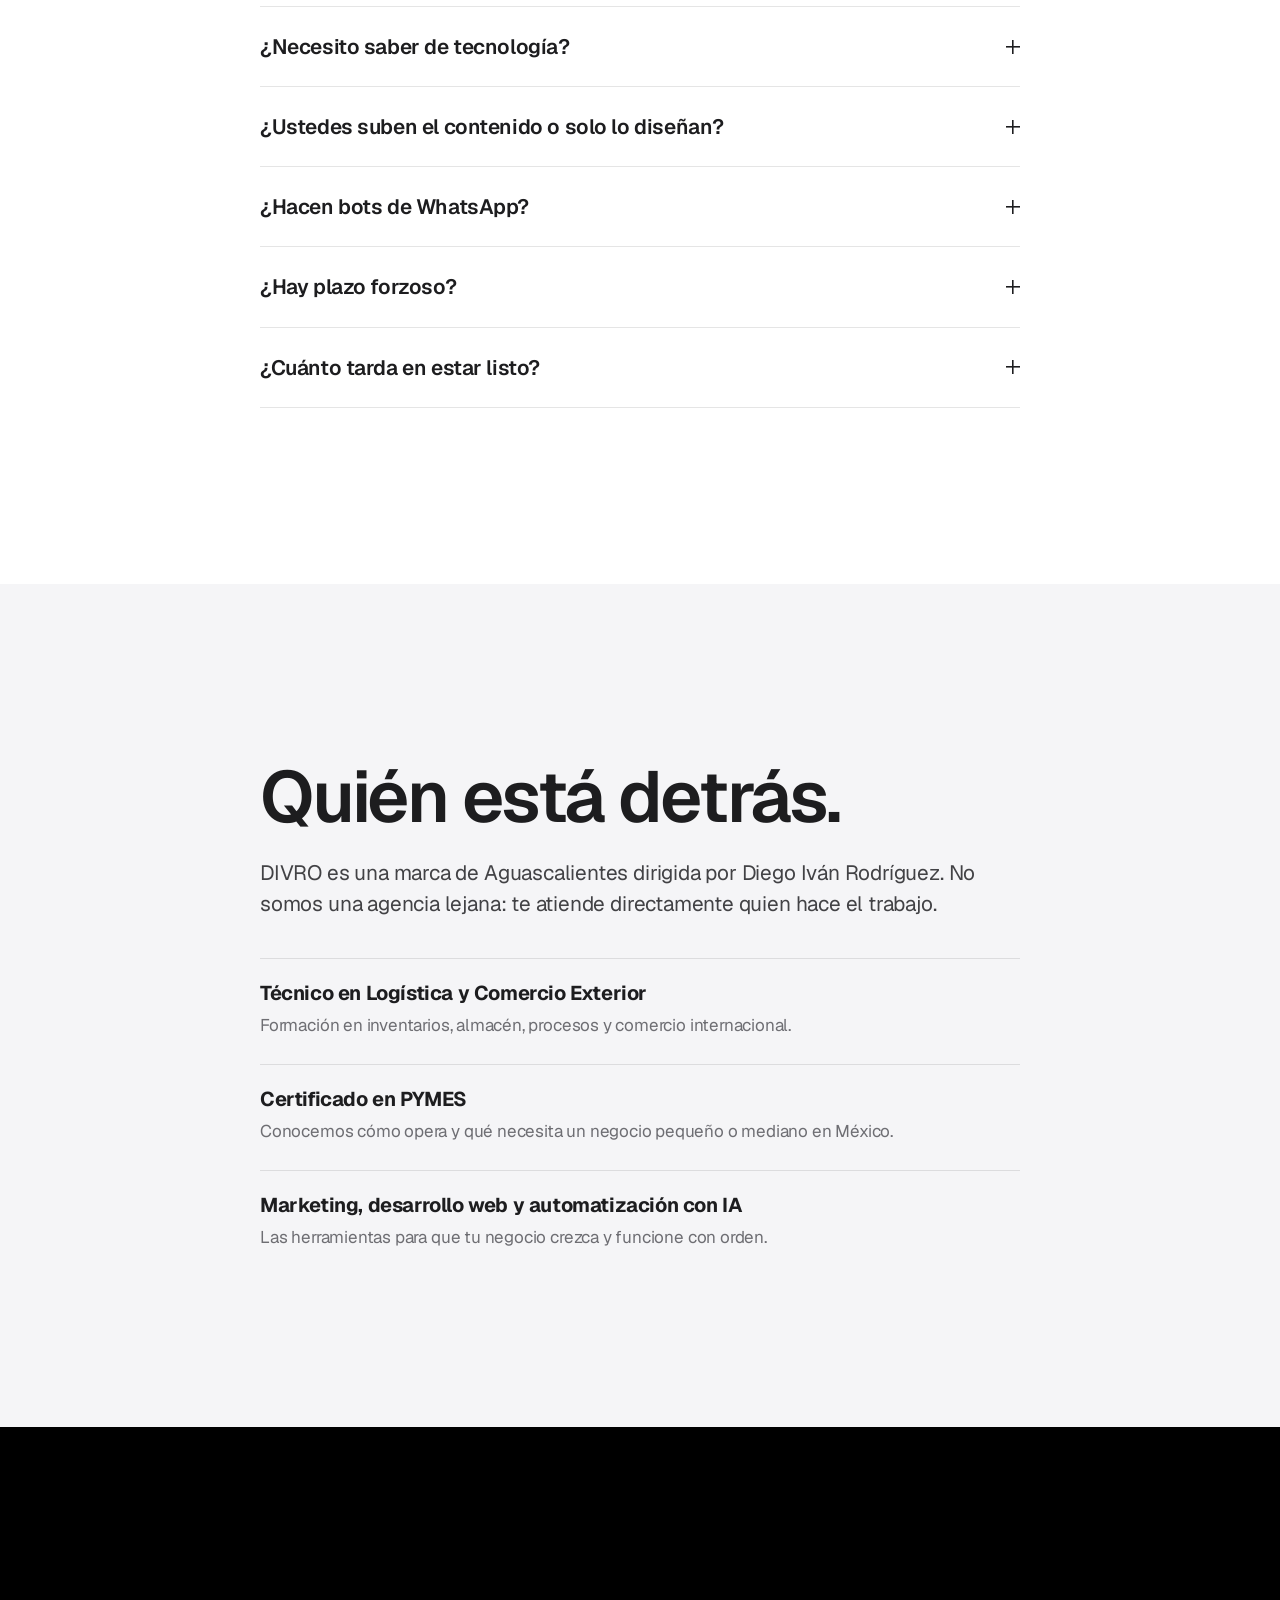
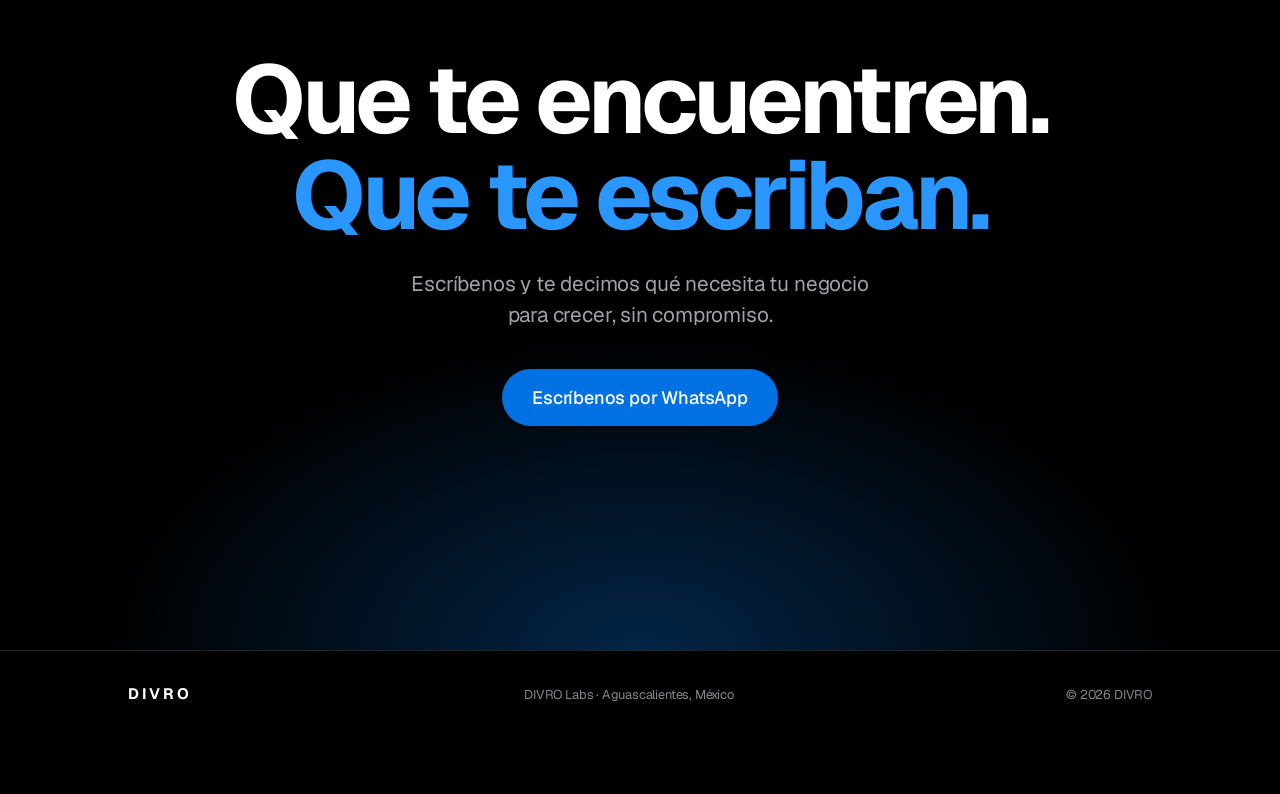
==== commit d6a1000e: "Nueva oferta: marketing, páginas web, apps y logística WhatsApp deja de ser el producto principal. S" ====
--- a/index.html
+++ b/index.html
@@ -3,10 +3,10 @@
 <head>
   <meta charset="utf-8">
   <meta name="viewport" content="width=device-width, initial-scale=1, viewport-fit=cover">
-  <title>DIVRO · IAs para tu negocio: ventas, marketing, contabilidad y operación</title>
-  <meta name="description" content="DIVRO crea IAs y automatizaciones con n8n para ventas, marketing, mensajes, contabilidad y operación. Desde un flujo sencillo hasta un sistema completo, para cualquier negocio.">
-  <meta property="og:title" content="DIVRO · IAs para tu negocio">
-  <meta property="og:description" content="IAs de marketing, ventas y contabilidad que trabajan solas, hechas con n8n.">
+  <title>DIVRO · Marketing, páginas web, apps y logística para tu negocio</title>
+  <meta name="description" content="DIVRO hace el marketing de tu negocio, tu página web y tus apps, y ordena tu logística: inventarios, procesos y documentación. Con IA y automatización, desde Aguascalientes.">
+  <meta property="og:title" content="DIVRO · Marketing, páginas, apps y logística">
+  <meta property="og:description" content="Más clientes con marketing y una buena página. Más orden con apps y logística.">
   <meta property="og:type" content="website">
   <meta name="theme-color" content="#000000">
   <link rel="icon" href="data:image/svg+xml,%3Csvg xmlns='http://www.w3.org/2000/svg' viewBox='0 0 64 64'%3E%3Crect width='64' height='64' rx='14' fill='%23000'/%3E%3Cpath fill-rule='evenodd' d='M20 17h12c9.4 0 16 6 16 15s-6.6 15-16 15H20zm6 5.4v19.2h5.6c6 0 10.2-3.8 10.2-9.6s-4.2-9.6-10.2-9.6z' fill='%23fff'/%3E%3C/svg%3E">
@@ -22,9 +22,9 @@
       <a href="#" class="wordmark" aria-label="DIVRO, inicio">DIVRO</a>
       <nav class="nav-links" aria-label="Secciones">
         <a href="#funciones">Qué hacemos</a>
-        <a href="#giros">Para tu giro</a>
+        <a href="#logistica">Logística</a>
         <a href="#precios">Precios</a>
-        <a href="#preguntas">Preguntas</a>
+        <a href="#nosotros">Nosotros</a>
       </nav>
       <a class="pill pill-sm" data-wa="Hola DIVRO, quiero información sobre automatizar mi negocio" href="https://wa.me/524495458788">Escríbenos</a>
     </div>
@@ -36,19 +36,19 @@
     <section class="hero" id="hero">
       <div class="hero-copy" data-hero-copy>
         <h1 class="hero-title">
-          <span class="line">Tu negocio.</span>
-          <span class="line line-blue">En automático.</span>
+          <span class="line">Más clientes.</span>
+          <span class="line line-blue">Más orden.</span>
         </h1>
-        <p class="hero-sub">Creamos IAs de ventas, marketing, mensajes, contabilidad y operación, conectadas con n8n, para todo lo que tu equipo hace a mano. Desde un flujo sencillo hasta un sistema completo.</p>
+        <p class="hero-sub">Hacemos el marketing de tu negocio, tu página web y tus apps, y ordenamos tu logística. Usamos IA y automatización para que todo trabaje aunque tú no estés.</p>
         <div class="hero-cta">
-          <a class="pill pill-lg" data-wa="Hola DIVRO, quiero saber qué pueden automatizar en mi negocio" href="https://wa.me/524495458788">Escríbenos</a>
+          <a class="pill pill-lg" data-wa="Hola DIVRO, quiero saber qué pueden hacer por mi negocio" href="https://wa.me/524495458788">Escríbenos</a>
           <a class="chev" href="#demo">Ver demostración</a>
         </div>
       </div>
 
       <div class="stage" data-hero-stage>
         <div class="halo" aria-hidden="true"></div>
-        <div class="device" role="img" aria-label="Ejemplo: avisos de las tareas que DIVRO hace sola en un día (marketing, ventas, contabilidad y reportes)">
+        <div class="device" role="img" aria-label="Ejemplo: avisos de un día de trabajo de DIVRO (marketing, página web, logística y reportes)">
           <div class="device-screen">
             <div class="island" aria-hidden="true"></div>
             <div class="app-bar">
@@ -56,12 +56,12 @@
               <span class="app-name">DIVRO<small>Hoy en tu negocio · ejemplo</small></span>
             </div>
             <div class="thread" data-live-thread aria-hidden="true">
-              <p class="nt" data-step="0"><b>Marketing</b>El post del menú de hoy se publicó en Instagram y Facebook.</p>
-              <p class="nt" data-step="2"><b>Ventas</b>Nuevo lead de tu anuncio. La IA lo calificó como caliente y lo guardó en tu CRM.</p>
-              <p class="nt" data-step="3"><b>Contabilidad</b>Factura de $4,200 leída y registrada en tu hoja de gastos.</p>
+              <p class="nt" data-step="0"><b>Marketing</b>El reel de hoy se publicó en Instagram, Facebook y TikTok.</p>
+              <p class="nt" data-step="2"><b>Página web</b>Alguien llenó el formulario de cotización. Ya está en tu lista.</p>
+              <p class="nt" data-step="3"><b>Logística</b>Quedan 4 piezas de tu producto más vendido. Toca resurtir.</p>
               <p class="nt" data-step="5"><b>Reportes</b>Tu resumen de la semana ya está en tu correo.</p>
               <p class="typing" data-typing><span></span><span></span><span></span></p>
-              <p class="stamp" data-step="6">12 tareas hechas solas hoy</p>
+              <p class="stamp" data-step="6">Tu negocio trabajando hoy</p>
             </div>
           </div>
         </div>
@@ -70,36 +70,36 @@
 
     <!-- MANIFIESTO: el texto se enciende al hacer scroll -->
     <section class="manifesto" aria-label="Por qué DIVRO">
-      <div class="reveal-text"><p data-reveal-text>Cada semana se van horas en copiar datos, publicar en redes, perseguir clientes y cuadrar gastos. Nada de eso necesita a una persona. Con DIVRO, tu equipo se queda con lo importante.</p></div>
+      <div class="reveal-text"><p data-reveal-text>Tu negocio puede ser muy bueno y aun así nadie lo encuentra. Pocas publicaciones, una página que no existe o no vende, procesos en libretas. Con DIVRO te ven más, te escriben más y trabajas con orden.</p></div>
     </section>
 
     <!-- FUNCIONES: scroll con teléfono fijo -->
     <section class="features" id="funciones">
       <header class="section-head fade">
-        <h2>Una IA para cada área.<br>Cero tareas repetidas.</h2>
+        <h2>Todo lo digital de tu negocio.<br>En un solo lugar.</h2>
       </header>
 
       <div class="scrolly">
         <div class="scrolly-steps">
           <article class="step is-active" data-step-index="0">
-            <h3>Marketing en automático.</h3>
-            <p>La IA escribe y programa tus posts de Instagram y Facebook, contesta comentarios y te dice qué publicación trajo más clientes.</p>
+            <h3>Marketing que sí se publica.</h3>
+            <p>Planeamos, diseñamos y subimos tus posts, reels y TikToks cada semana. Con IA producimos más contenido en menos tiempo, y cada mes te decimos qué trajo clientes.</p>
           </article>
           <article class="step" data-step-index="1">
-            <h3>Ventas sin leads perdidos.</h3>
-            <p>Cada contacto de tus anuncios, formularios o redes cae en tu CRM. La IA lo califica y le da seguimiento hasta que compra.</p>
+            <h3>Páginas web que venden.</h3>
+            <p>Tu página rápida, bonita en el celular y lista para que te escriban por WhatsApp o pidan cotización. Aparece en Google y la actualizamos cuando lo necesites.</p>
           </article>
           <article class="step" data-step-index="2">
-            <h3>Mensajes que se contestan solos.</h3>
-            <p>La IA responde WhatsApp, Instagram y Facebook con tus precios y horarios, al instante y a cualquier hora. Si el cliente pide a una persona, te pasa la conversación.</p>
+            <h3>Apps a la medida.</h3>
+            <p>Portales para tus empleados, apps para tus clientes y sistemas internos: asistencia, revisiones, pedidos, formatos y reportes, desde el celular.</p>
           </article>
           <article class="step" data-step-index="3">
-            <h3>Contabilidad sin capturar.</h3>
-            <p>Le tomas foto al ticket o la factura llega por correo: la IA lee los datos, los registra y al cierre del mes tienes el reporte listo.</p>
+            <h3>Logística en orden.</h3>
+            <p>Inventarios, almacén, rutas, procesos y documentación. Lo ordenamos y lo pasamos a herramientas digitales para que sepas qué tienes, dónde está y qué sigue.</p>
           </article>
           <article class="step" data-step-index="4">
-            <h3>Operación en piloto automático.</h3>
-            <p>Inventario, citas, pedidos, correos y reportes. Si en tu negocio se hace a mano y se repite, lo conectamos con n8n para que pase solo.</p>
+            <h3>Automatización con IA.</h3>
+            <p>Lo que se repite en tu día, lo conectamos con n8n para que pase solo: avisos, reportes, correos, publicaciones y seguimiento a clientes.</p>
           </article>
         </div>
 
@@ -120,31 +120,34 @@
               </div>
 
               <div class="screen" data-screen="1" aria-hidden="true">
-                <p class="screen-title">Leads</p>
+                <p class="screen-title">Tu página</p>
+                <ul class="slots">
+                  <li>Visitas hoy<span>48</span></li>
+                  <li>Clics a WhatsApp<span>9</span></li>
+                  <li class="is-picked">Cotizaciones<span>3</span></li>
+                </ul>
+                <p class="meta"><span class="dot-live"></span>Aparece en Google</p>
+              </div>
+
+              <div class="screen" data-screen="2" aria-hidden="true">
+                <p class="screen-title">Portal</p>
                 <ul class="people">
-                  <li><span class="ava">MP</span>María Pérez<em class="warn">Caliente</em></li>
-                  <li><span class="ava">JR</span>Jorge Ríos<em>Seguimiento</em></li>
-                  <li><span class="ava">AT</span>Ana Torres<em>Nuevo</em></li>
-                  <li><span class="ava">LM</span>Luis Mora<em>Compró</em></li>
+                  <li><span class="ava">AS</span>Asistencia<em>Hoy</em></li>
+                  <li><span class="ava">RV</span>Revisiones<em class="warn">2 pendientes</em></li>
+                  <li><span class="ava">GU</span>Guías<em>12</em></li>
+                  <li><span class="ava">RP</span>Reportes<em>Listo</em></li>
                 </ul>
-                <p class="meta"><span class="dot-live"></span>Guardados en tu CRM</p>
+                <p class="meta"><span class="dot-live"></span>Desde el celular</p>
               </div>
 
-              <div class="screen" data-screen="2" aria-hidden="true">
-                <p class="screen-title">Mensajes</p>
-                <p class="b in">¿Tienen mesa para 4 hoy a las 9?</p>
-                <p class="b out">¡Claro! Te aparto la mesa de 9:00 para 4. ¿A nombre de quién?</p>
-                <p class="meta"><span class="dot-live"></span>Respondido en 2 s · 11:48 p.m.</p>
-              </div>
-
               <div class="screen" data-screen="3" aria-hidden="true">
-                <p class="screen-title">Gastos</p>
-                <p class="b out">Leí tu factura: Papelería Centro, $4,200 más IVA.</p>
-                <div class="pay">
-                  <span class="pay-amt">$4,872</span>
-                  <span class="pay-btn">Registrada</span>
-                </div>
-                <p class="meta"><span class="dot-live"></span>Reporte del mes listo</p>
+                <p class="screen-title">Inventario</p>
+                <ul class="slots">
+                  <li>Entradas<span>+120</span></li>
+                  <li>Salidas<span>−86</span></li>
+                  <li class="is-picked">Por resurtir<span>4 productos</span></li>
+                </ul>
+                <p class="meta"><span class="dot-live"></span>Actualizado al momento</p>
               </div>
 
               <div class="screen" data-screen="4" aria-hidden="true">
@@ -162,7 +165,7 @@
           <p class="stage-note">Pantallas de ejemplo</p>
         </div>
       </div>
-      <p class="swipe-hint">Desliza para ver las 5 áreas · Pantallas de ejemplo</p>
+      <p class="swipe-hint">Desliza para ver los 5 servicios · Pantallas de ejemplo</p>
     </section>
 
     <!-- GIROS -->
@@ -186,72 +189,89 @@
         <div class="giro" id="p-restaurantes" role="tabpanel" aria-labelledby="t-restaurantes">
           <h3>Menos pantallas.<br>Más cocina.</h3>
           <ul>
-            <li>Publica el menú del día en Instagram y Facebook</li>
-            <li>Junta los pedidos de todas tus apps en una sola lista</li>
-            <li>Cuadra ventas y gastos del día sin capturar</li>
+            <li>Fotos y reels de tus platillos cada semana en redes</li>
+            <li>Página con menú, ubicación y pedidos por WhatsApp</li>
+            <li>Inventario de insumos para que no te falte nada</li>
           </ul>
         </div>
         <div class="giro" id="p-clinicas" role="tabpanel" aria-labelledby="t-clinicas" hidden>
           <h3>Menos papeleo.<br>Más pacientes.</h3>
           <ul>
-            <li>Agenda y recordatorios que se mandan solos</li>
-            <li>Facturas y cobros registrados sin capturar</li>
+            <li>Contenido que genera confianza: tips, casos y equipo</li>
+            <li>Página con servicios, precios y botón para agendar</li>
             <li>Campañas para pacientes que no han vuelto</li>
           </ul>
         </div>
         <div class="giro" id="p-barberias" role="tabpanel" aria-labelledby="t-barberias" hidden>
           <h3>La silla,<br>siempre ocupada.</h3>
           <ul>
-            <li>Ventas: escribe a los clientes que no han regresado</li>
-            <li>Marketing: sube tus cortes a redes cada semana</li>
-            <li>Contabilidad: el corte del día y las comisiones por barbero</li>
+            <li>Tus mejores cortes en redes cada semana</li>
+            <li>Página con catálogo de cortes y precios</li>
+            <li>El corte del día y las comisiones por barbero</li>
           </ul>
         </div>
         <div class="giro" id="p-inmobiliarias" role="tabpanel" aria-labelledby="t-inmobiliarias" hidden>
           <h3>Ningún prospecto<br>se enfría.</h3>
           <ul>
-            <li>Leads de portales y Facebook directo a tu CRM</li>
-            <li>La IA los califica por presupuesto, zona y crédito</li>
-            <li>Propiedades nuevas publicadas en redes solas</li>
+            <li>Cada propiedad nueva publicada en redes con buen diseño</li>
+            <li>Página con tu catálogo de propiedades y filtros</li>
+            <li>Leads de portales y Facebook en una sola lista</li>
           </ul>
         </div>
         <div class="giro" id="p-gimnasios" role="tabpanel" aria-labelledby="t-gimnasios" hidden>
           <h3>Más inscritos.<br>Menos bajas.</h3>
           <ul>
-            <li>Cobro y recordatorio de la mensualidad</li>
+            <li>Contenido de entrenamientos y resultados en redes</li>
+            <li>App o portal para socios: pagos, rutinas y asistencia</li>
             <li>Mensaje a quien dejó de venir para que regrese</li>
-            <li>Reporte de altas y bajas cada mes</li>
           </ul>
         </div>
         <div class="giro" id="p-tiendas" role="tabpanel" aria-labelledby="t-tiendas" hidden>
           <h3>Vende más.<br>Captura menos.</h3>
           <ul>
-            <li>Inventario igual en tu tienda y en tus redes</li>
-            <li>Pedidos y pagos registrados solos</li>
+            <li>Tus productos en redes y en tu propia página</li>
+            <li>Inventario igual en tu tienda y en línea</li>
             <li>Aviso cuando algo está por agotarse</li>
           </ul>
         </div>
         <div class="giro" id="p-otros" role="tabpanel" aria-labelledby="t-otros" hidden>
-          <h3>Si se repite,<br>se automatiza.</h3>
+          <h3>Si lo necesitas,<br>lo hacemos.</h3>
           <ul>
             <li>Talleres, escuelas, hoteles, despachos, fábricas y más</li>
-            <li>Desde un flujo sencillo hasta un sistema completo</li>
-            <li>Tú nos cuentas el proceso y nosotros lo automatizamos</li>
-          </ul>
-        </div>
-      </div>
-      <p class="giro-more fade"><a data-wa="Hola DIVRO, tengo un negocio de otro giro y quiero automatizarlo" href="https://wa.me/524495458788">Cuéntanos de tu negocio</a></p>
+            <li>Desde una página sencilla hasta un sistema completo</li>
+            <li>Tú nos cuentas qué necesitas y nosotros lo armamos</li>
+          </ul>
+        </div>
+      </div>
+      <p class="giro-more fade"><a data-wa="Hola DIVRO, tengo un negocio de otro giro y quiero saber qué pueden hacer" href="https://wa.me/524495458788">Cuéntanos de tu negocio</a></p>
+    </section>
+
+    <!-- LOGÍSTICA -->
+    <section class="logi" id="logistica">
+      <header class="section-head fade">
+        <h2>Logística.<br><span class="muted">Tu operación, en orden.</span></h2>
+        <p class="section-sub">Detrás de cada venta hay inventario, almacén, entregas y papeles. Lo ordenamos con método de logística y lo pasamos a herramientas digitales.</p>
+      </header>
+      <ul class="logi-list">
+        <li class="fade"><h3>Inventarios y almacén</h3><p>Control de entradas, salidas y existencias. Sabes qué tienes, dónde está y cuándo resurtir.</p></li>
+        <li class="fade"><h3>Procesos y manuales</h3><p>Guías paso a paso, manuales de procedimiento y capacitación para que todos trabajen igual.</p></li>
+        <li class="fade"><h3>Formatos y revisiones</h3><p>Hojas de revisión de vehículos y herramienta, bitácoras, roles y checklists, en papel o en el celular.</p></li>
+        <li class="fade"><h3>Portal para tu equipo</h3><p>Asistencia, revisiones diarias, documentos y reportes en una sola página interna.</p></li>
+        <li class="fade"><h3>Rutas y entregas</h3><p>Planeación de salidas y entregas para gastar menos tiempo y gasolina.</p></li>
+        <li class="fade"><h3>Comercio exterior</h3><p>Orden en la documentación de importación y exportación y en el trato con tu agente aduanal.</p></li>
+      </ul>
+      <p class="giro-more fade"><a data-wa="Hola DIVRO, quiero ordenar la logística de mi negocio" href="https://wa.me/524495458788">Platícanos tu operación</a></p>
     </section>
 
     <!-- CÓMO FUNCIONA -->
     <section class="how">
       <header class="section-head fade">
-        <h2>De la idea<br><span class="muted">al piloto automático.</span></h2>
+        <h2>De la idea<br><span class="muted">a tu negocio funcionando.</span></h2>
       </header>
       <ol class="how-list">
-        <li class="fade"><span class="how-n">1</span><h3>Platícanos tu negocio</h3><p>Nos escribes por WhatsApp, vemos qué se repite en tu día y te decimos qué se puede automatizar y cuánto cuesta. Sin compromiso.</p></li>
-        <li class="fade"><span class="how-n">2</span><h3>Diagnóstico y construcción</h3><p>Vemos qué se repite en tu negocio y lo armamos en n8n. Los planes Arranque y Negocio quedan en 7 a 14 días.</p></li>
-        <li class="fade"><span class="how-n">3</span><h3>Mejora cada mes</h3><p>Lo mantenemos, lo ajustamos y te mandamos un reporte de todo lo que hizo solo.</p></li>
+        <li class="fade"><span class="how-n">1</span><h3>Platícanos tu negocio</h3><p>Nos escribes por WhatsApp, vemos qué necesita tu negocio y te decimos qué hacemos y cuánto cuesta. Sin compromiso.</p></li>
+        <li class="fade"><span class="how-n">2</span><h3>Diagnóstico y construcción</h3><p>Armamos tu plan de contenido, tu página, tu app o tu proceso. Los planes Arranque y Negocio arrancan en 7 a 14 días.</p></li>
+        <li class="fade"><span class="how-n">3</span><h3>Mejora cada mes</h3><p>Lo mantenemos, lo ajustamos y cada mes te mandamos un reporte de resultados.</p></li>
       </ol>
     </section>
 
@@ -275,39 +295,39 @@
       <div class="plans">
         <article class="plan fade">
           <h3>Arranque</h3>
-          <p class="plan-for">Tu primera automatización con IA.</p>
+          <p class="plan-for">Un servicio para empezar a crecer.</p>
           <p class="plan-price">$3,500</p>
           <p class="plan-then">instalación, luego $990 al mes</p>
           <a class="pill pill-outline" data-wa="Hola DIVRO, me interesa el plan Arranque" href="https://wa.me/524495458788">Elegir Arranque</a>
           <ul class="plan-list">
-            <li>1 automatización, por ejemplo publicar en redes o capturar leads</li>
-            <li>IA incluida donde sirva</li>
+            <li>Marketing en 1 red social, o tu página web, o 1 automatización</li>
+            <li>Contenido y ajustes cada mes</li>
             <li>Soporte por WhatsApp</li>
           </ul>
         </article>
         <article class="plan plan-hl fade">
           <p class="plan-badge">Recomendado</p>
           <h3>Negocio</h3>
-          <p class="plan-for">Marketing, ventas y contabilidad trabajando solas.</p>
+          <p class="plan-for">Marketing, página web y automatización juntos.</p>
           <p class="plan-price">$7,500</p>
           <p class="plan-then">instalación, luego $1,990 al mes</p>
           <a class="pill" data-wa="Hola DIVRO, me interesa el plan Negocio" href="https://wa.me/524495458788">Elegir Negocio</a>
           <ul class="plan-list">
-            <li>Todo lo de Arranque</li>
-            <li>Varias automatizaciones conectadas entre sí</li>
-            <li>Tus apps actuales integradas</li>
+            <li>Marketing en tus redes principales</li>
+            <li>Página web con WhatsApp y cotizaciones</li>
+            <li>Automatizaciones que conectan todo</li>
             <li>Reporte mensual de resultados</li>
           </ul>
         </article>
         <article class="plan fade">
           <h3>A la medida</h3>
-          <p class="plan-for">Proyectos grandes y sistemas completos.</p>
+          <p class="plan-for">Apps, sistemas y logística.</p>
           <p class="plan-price"><span class="plan-from">Desde</span> $15,000</p>
           <p class="plan-then">instalación, mensualidad según alcance</p>
           <a class="pill pill-outline" data-wa="Hola DIVRO, quiero cotizar un proyecto a la medida" href="https://wa.me/524495458788">Cotizar</a>
           <ul class="plan-list">
-            <li>Agentes de IA hechos para tu negocio</li>
-            <li>Conexión con tu ERP, sistema contable o CRM</li>
+            <li>Apps y portales internos para tu equipo</li>
+            <li>Orden de inventarios, procesos y documentación</li>
             <li>Atención prioritaria</li>
           </ul>
         </article>
@@ -338,12 +358,12 @@
           <div class="faq-a"><p>No. Nosotros instalamos y mantenemos todo. Tú solo nos cuentas cómo trabaja tu negocio.</p></div>
         </details>
         <details>
-          <summary>¿Qué es n8n?</summary>
-          <div class="faq-a"><p>Es la plataforma donde construimos tus automatizaciones. Conecta cientos de apps, como Instagram, Gmail, Google Sheets o tu sistema contable, y trabaja sola las 24 horas.</p></div>
+          <summary>¿Ustedes suben el contenido o solo lo diseñan?</summary>
+          <div class="faq-a"><p>Las dos cosas. Planeamos, diseñamos y publicamos. Tú solo nos mandas fotos o videos de tu negocio cuando los tengas, y apruebas antes de que salga.</p></div>
         </details>
         <details>
-          <summary>¿Es lo mismo que un bot de WhatsApp?</summary>
-          <div class="faq-a"><p>No. Un bot solo contesta mensajes. Nosotros automatizamos procesos completos de marketing, ventas, contabilidad, inventario y reportes, y conectamos las herramientas que ya usas.</p></div>
+          <summary>¿Hacen bots de WhatsApp?</summary>
+          <div class="faq-a"><p>WhatsApp Business ya trae un asistente de Meta sin costo, y te ayudamos a configurarlo si lo necesitas. Nuestro trabajo es lo que eso no hace: que más gente te conozca y te escriba, tu página, tus apps y tu operación.</p></div>
         </details>
         <details>
           <summary>¿Hay plazo forzoso?</summary>
@@ -351,17 +371,30 @@
         </details>
         <details>
           <summary>¿Cuánto tarda en estar listo?</summary>
-          <div class="faq-a"><p>Los planes Arranque y Negocio quedan en 7 a 14 días. Los proyectos a la medida o a tratar dependen del alcance y te damos fecha en la cotización.</p></div>
+          <div class="faq-a"><p>Los planes Arranque y Negocio arrancan en 7 a 14 días. Las apps, los proyectos a la medida o a tratar dependen del alcance y te damos fecha en la cotización.</p></div>
         </details>
+      </div>
+    </section>
+
+    <!-- NOSOTROS -->
+    <section class="about" id="nosotros">
+      <div class="about-inner fade">
+        <h2>Quién está detrás.</h2>
+        <p>DIVRO es una marca de Aguascalientes dirigida por Diego Iván Rodríguez. No somos una agencia lejana: te atiende directamente quien hace el trabajo.</p>
+        <ul class="about-list">
+          <li><b>Técnico en Logística y Comercio Exterior</b>Formación en inventarios, almacén, procesos y comercio internacional.</li>
+          <li><b>Certificado en PYMES</b>Conocemos cómo opera y qué necesita un negocio pequeño o mediano en México.</li>
+          <li><b>Marketing, desarrollo web y automatización con IA</b>Las herramientas para que tu negocio crezca y funcione con orden.</li>
+        </ul>
       </div>
     </section>
 
     <!-- CIERRE -->
     <section class="closer">
       <div class="closer-inner fade">
-        <h2>Automatiza lo repetitivo.<br><span class="line-blue">Crece en lo demás.</span></h2>
-        <p>Escríbenos y te decimos qué se puede automatizar en tu negocio, sin compromiso.</p>
-        <a class="pill pill-lg" data-wa="Hola DIVRO, quiero automatizar mi negocio" href="https://wa.me/524495458788">Escríbenos por WhatsApp</a>
+        <h2>Que te encuentren.<br><span class="line-blue">Que te escriban.</span></h2>
+        <p>Escríbenos y te decimos qué necesita tu negocio para crecer, sin compromiso.</p>
+        <a class="pill pill-lg" data-wa="Hola DIVRO, quiero hacer crecer mi negocio" href="https://wa.me/524495458788">Escríbenos por WhatsApp</a>
       </div>
     </section>
   </main>
--- a/styles.css
+++ b/styles.css
@@ -264,6 +264,29 @@
 .video-play::after { content: ""; display: block; margin: 25px 0 0 31px; border-left: 22px solid #fff; border-block: 13px solid transparent; }
 .video-frame:hover .video-play { transform: scale(1.06); }
 .video-frame:active .video-play { transform: scale(.97); }
+/* LOGÍSTICA */
+.logi { background: var(--black); color: var(--white); padding: var(--section) 16px; text-align: center; }
+.logi .section-sub { color: var(--gray-on-dark); max-width: 40rem; margin-inline: auto; }
+.logi-list { list-style: none; margin: 0 auto; padding: 0; width: min(1024px, 100%); display: grid; grid-template-columns: repeat(3, minmax(0, 1fr)); gap: clamp(2rem, 4vw, 3rem); text-align: left; }
+.logi-list li { border-top: 1px solid var(--line-dark); padding-top: 1.4rem; }
+.logi-list h3 { font-size: 1.4rem; letter-spacing: -.025em; margin-bottom: .5rem; }
+.logi-list p { color: var(--gray-on-dark); }
+.logi .giro-more { color: var(--gray-on-dark); }
+.logi .giro-more a { color: var(--blue-bright); }
+
+/* NOSOTROS */
+.about { background: var(--mist); color: var(--ink); padding: var(--section) 16px; }
+.about-inner { width: min(760px, 100%); margin-inline: auto; }
+.about h2 { font-size: clamp(2.5rem, 6.4vw, 4.5rem); line-height: 1.04; letter-spacing: -.035em; margin-bottom: 1.4rem; }
+.about-inner > p { font-size: clamp(1.1rem, 1.8vw, 1.3rem); color: #424245; margin-bottom: 2.4rem; }
+.about-list { list-style: none; margin: 0; padding: 0; display: grid; gap: 1.6rem; }
+.about-list li { border-top: 1px solid var(--line-light); padding-top: 1.2rem; color: var(--gray-on-light); }
+.about-list b { display: block; color: var(--ink); font-size: 1.25rem; letter-spacing: -.02em; margin-bottom: .3rem; }
+
+@media (max-width: 860px) {
+  .logi-list { grid-template-columns: 1fr; }
+}
+
 @media (max-width: 1100px) {
   .plans { grid-template-columns: repeat(2, minmax(0, 1fr)); width: min(820px, 100%); }
   .plan:nth-child(3) { border-left: 0; }
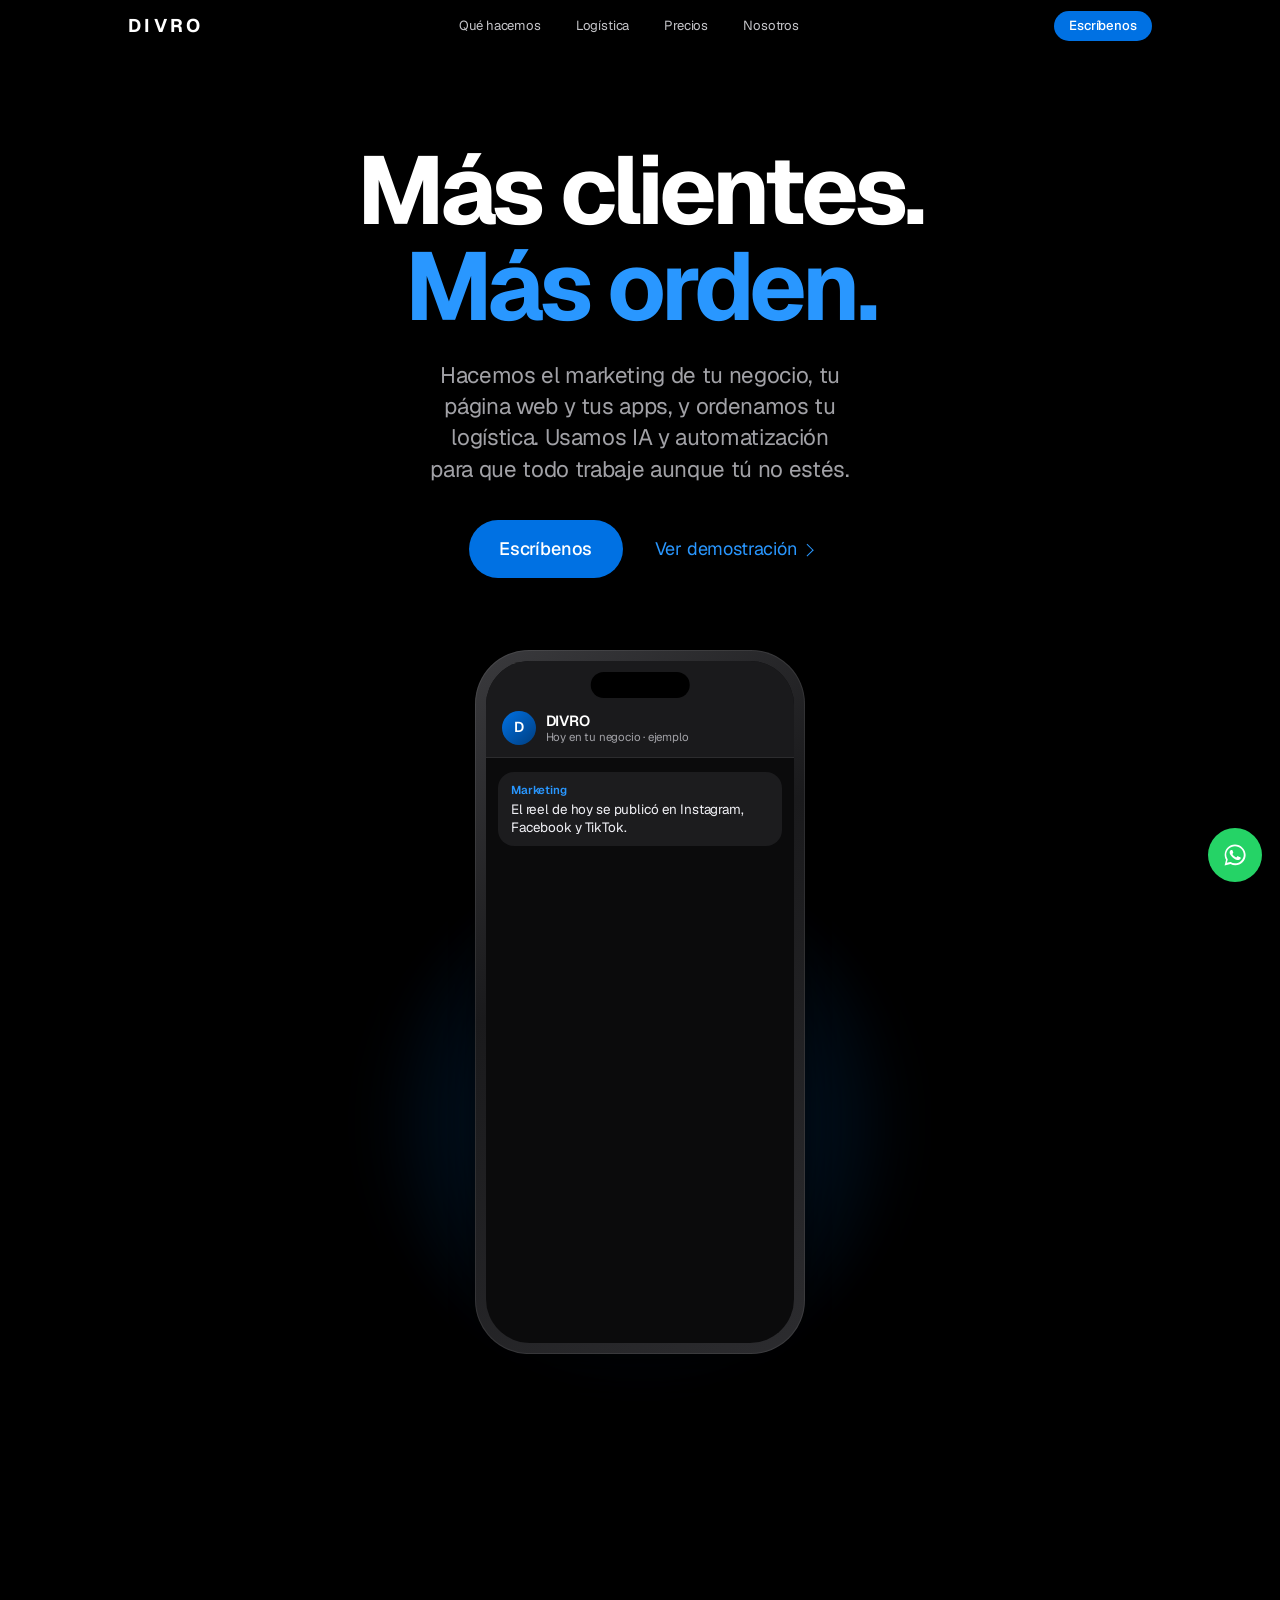
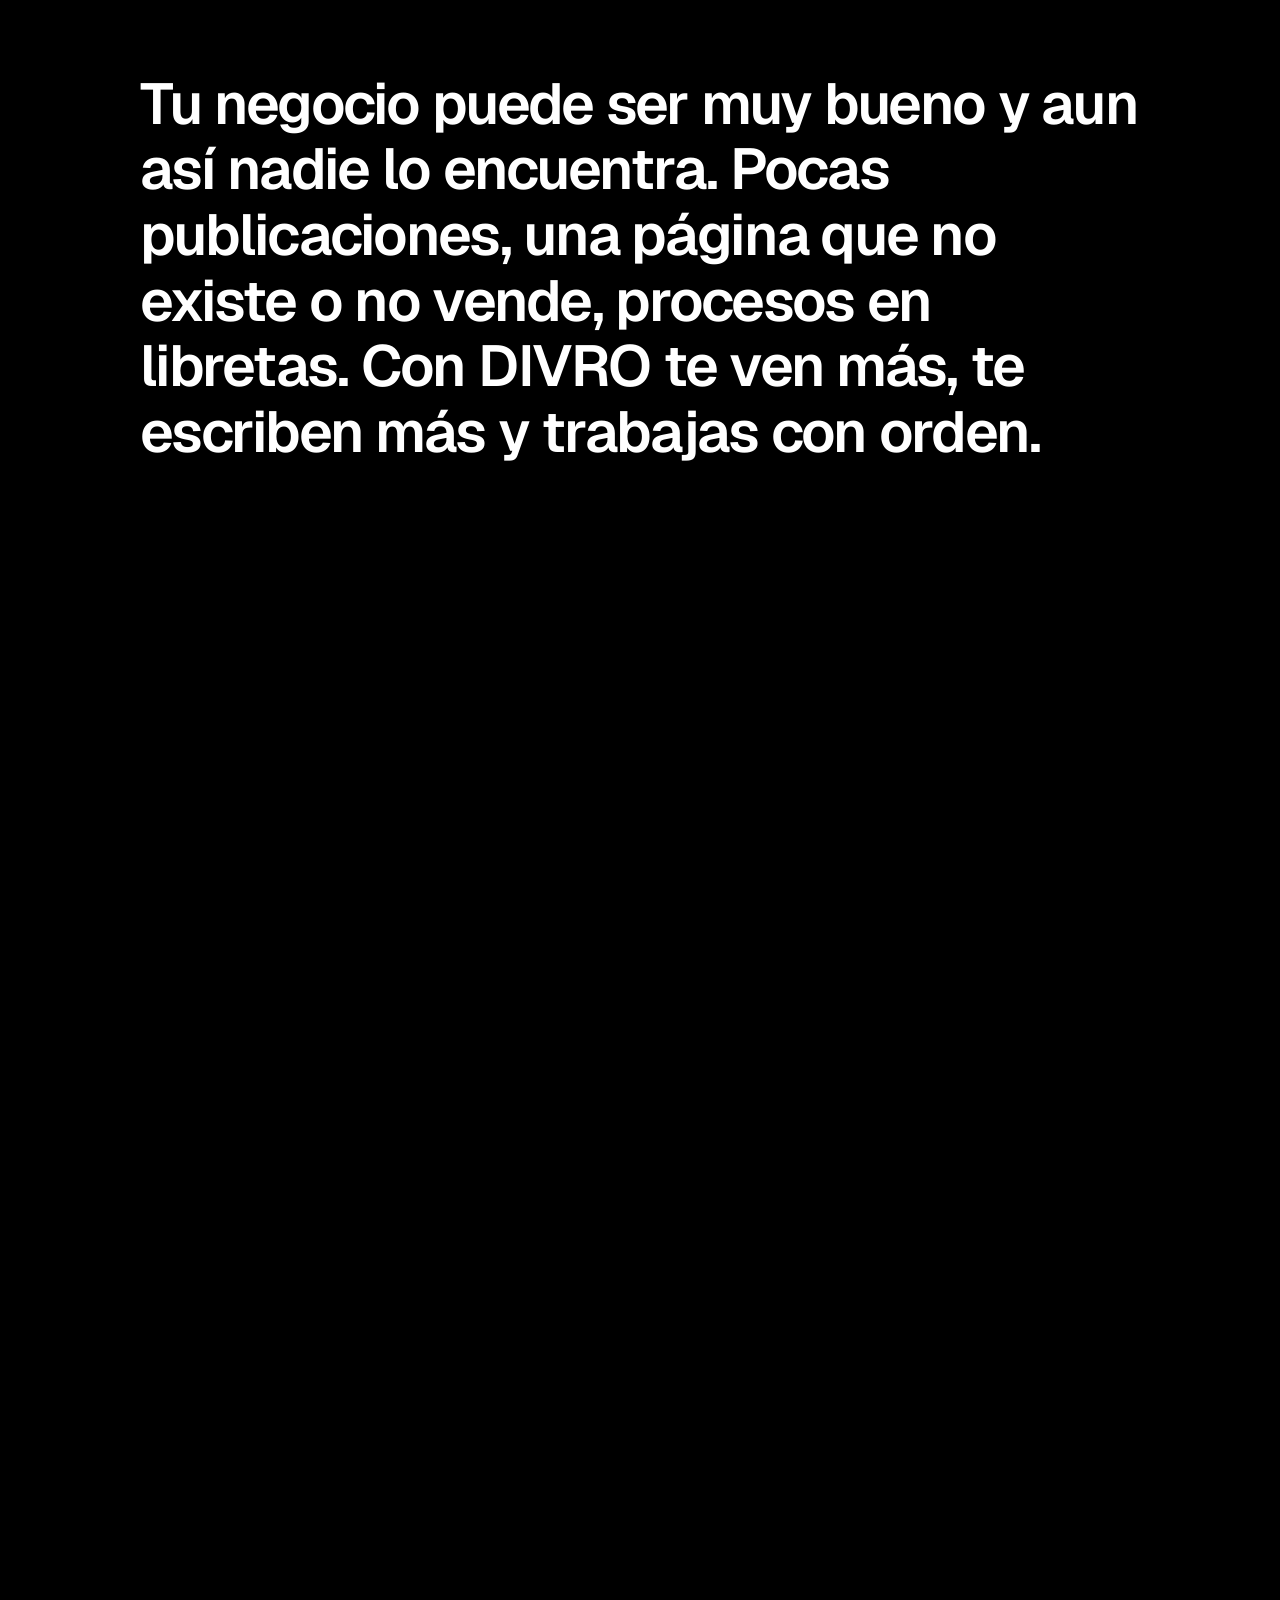
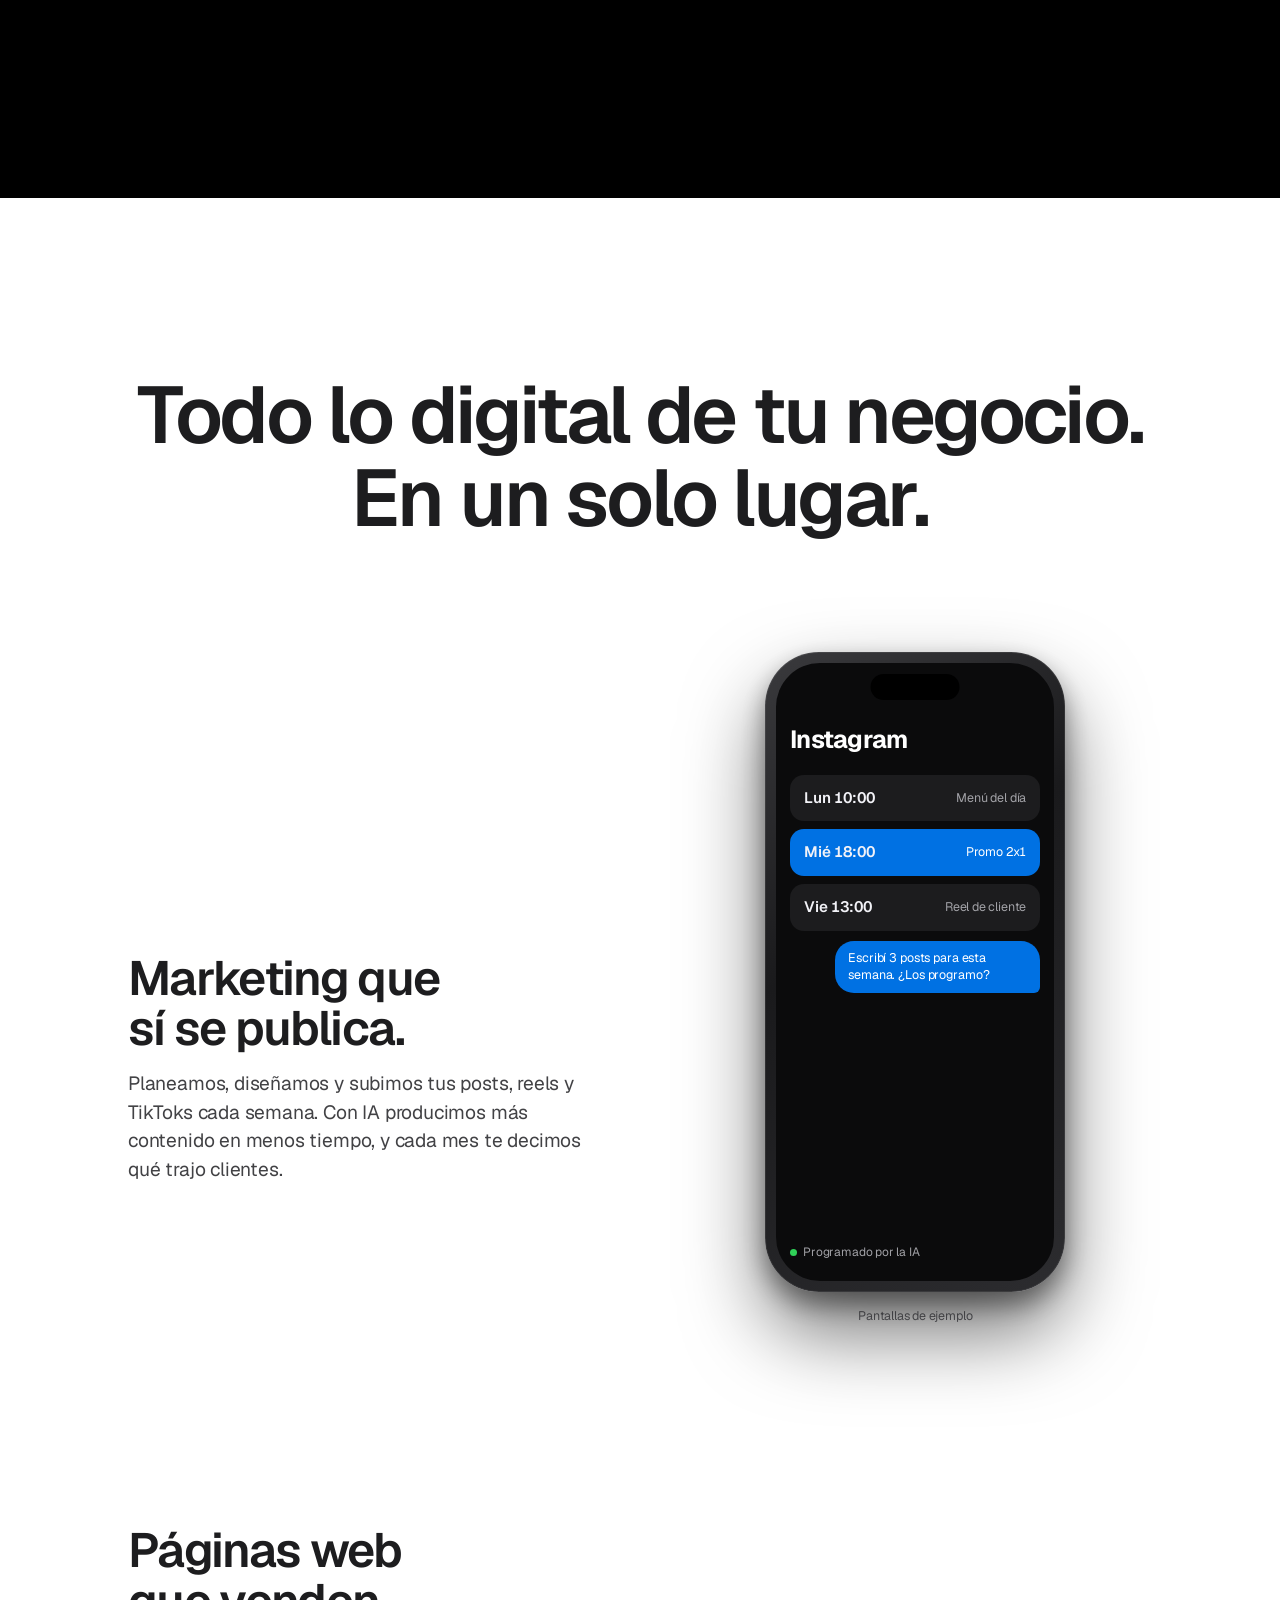
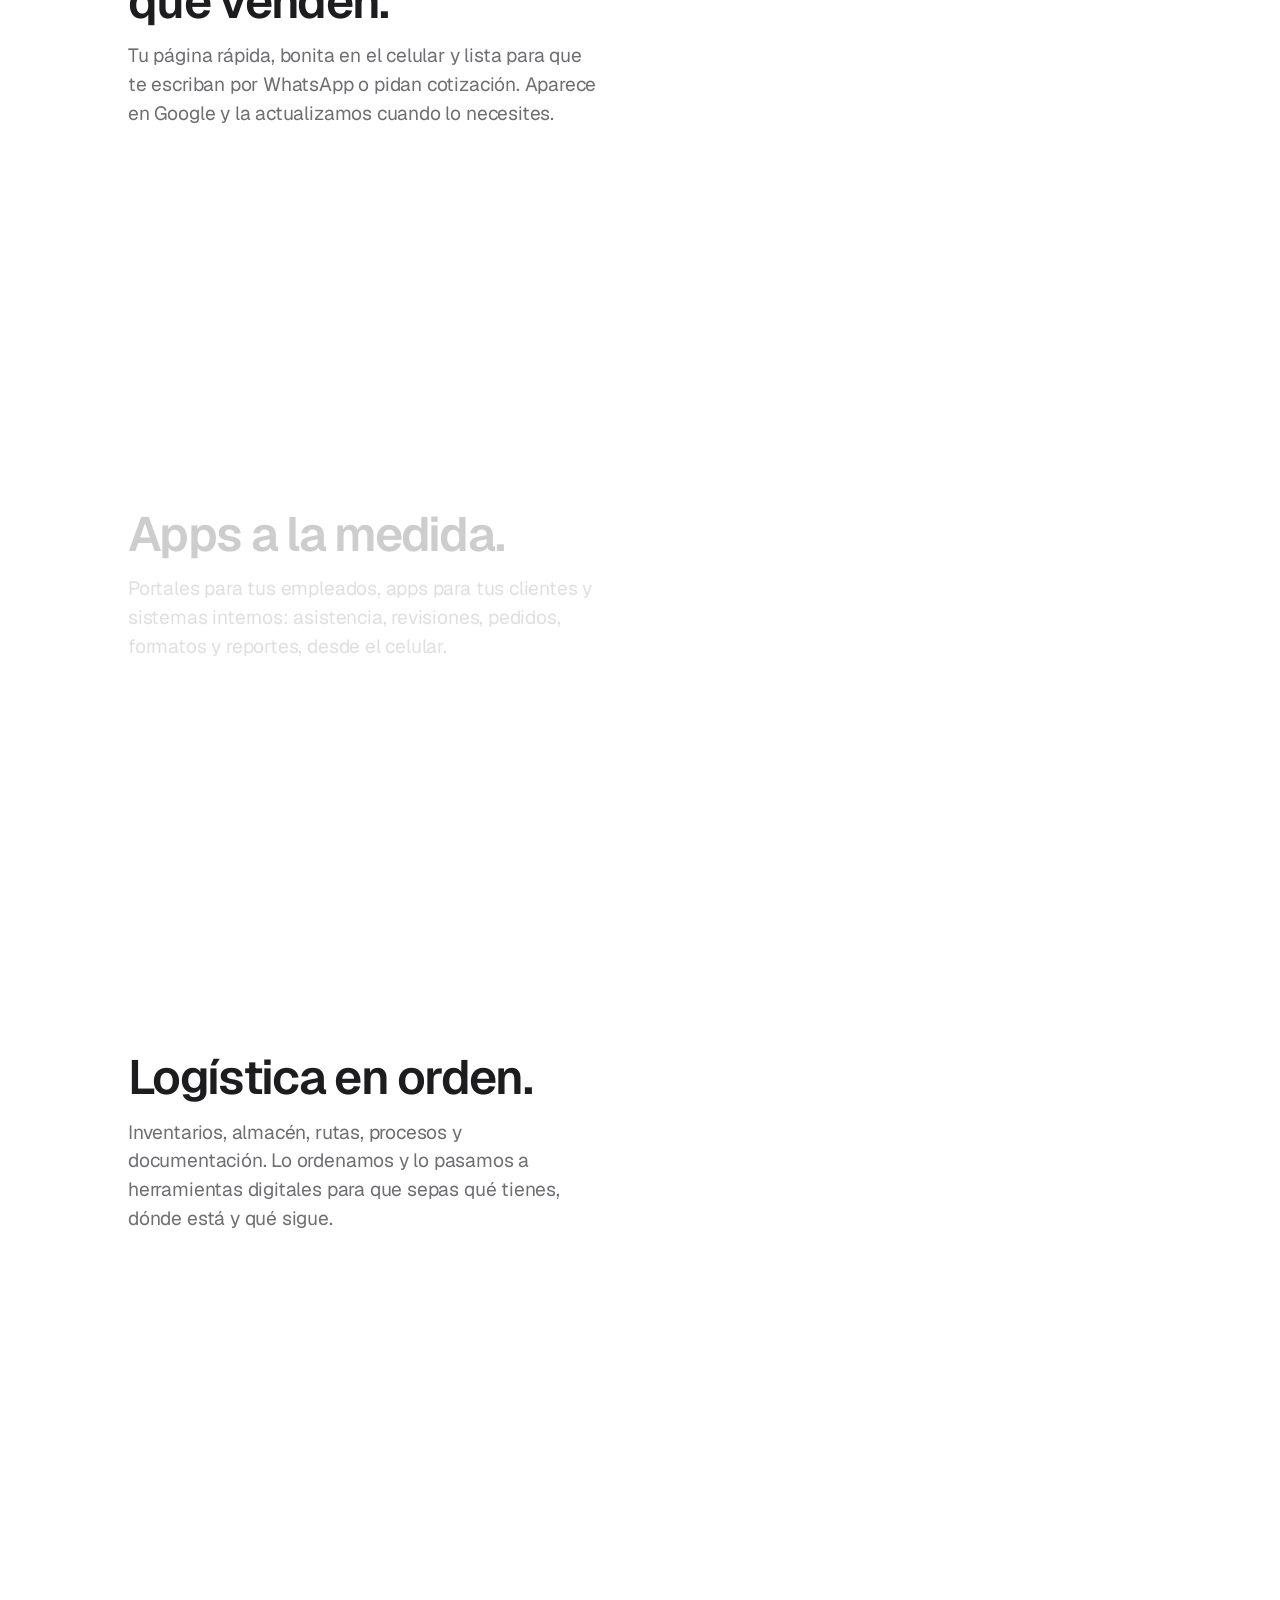
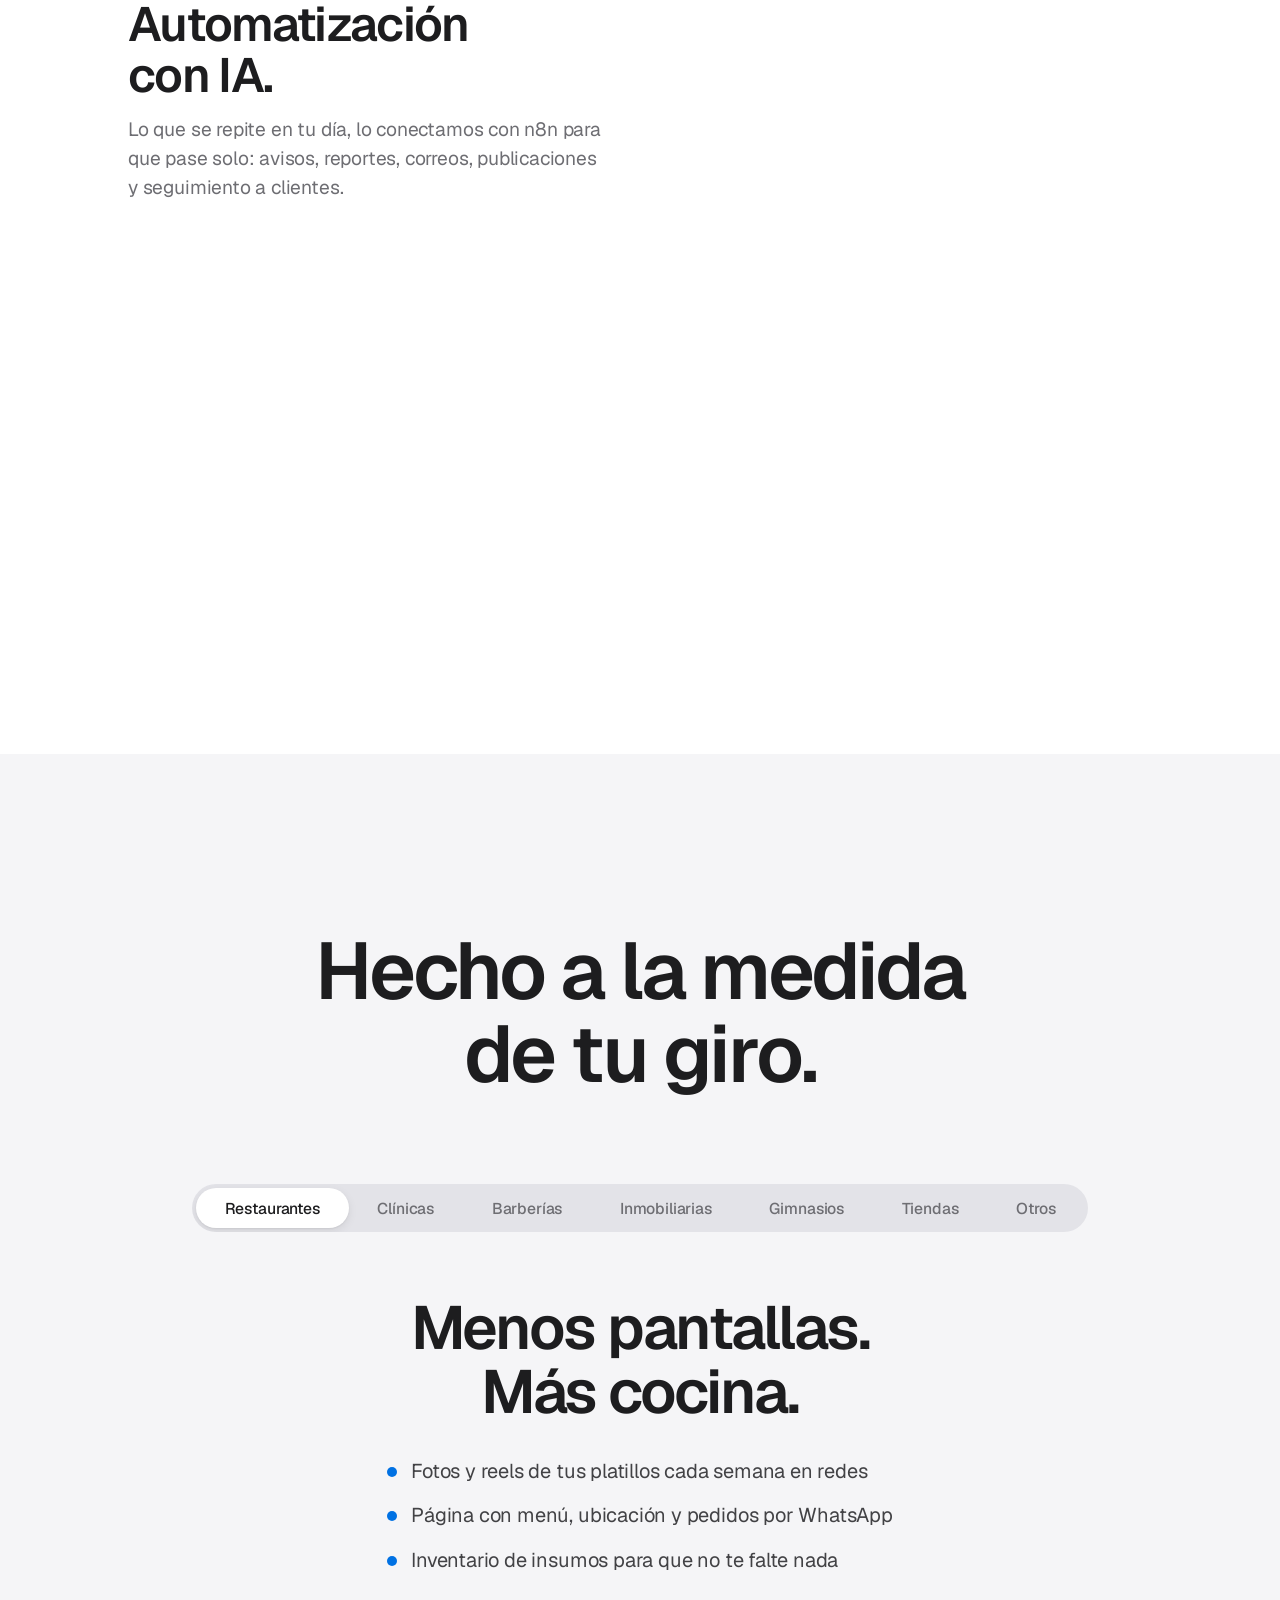
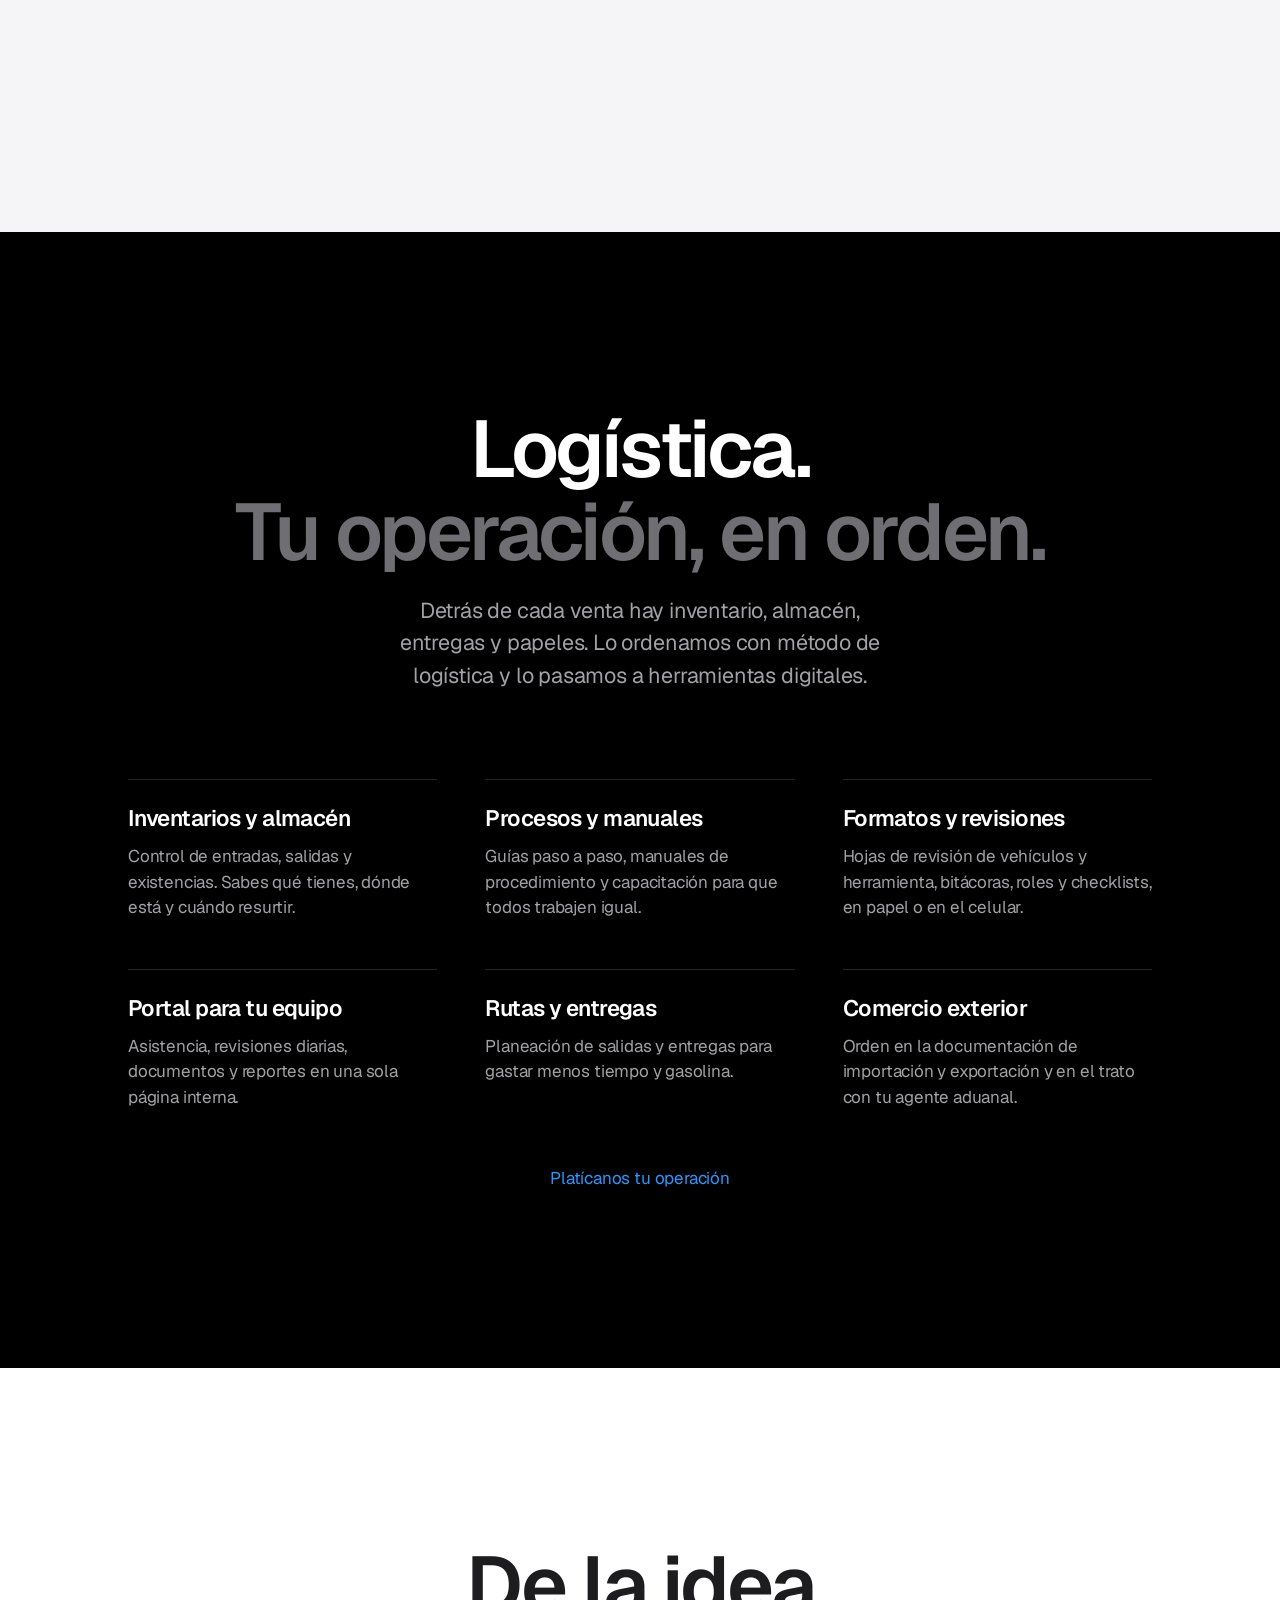
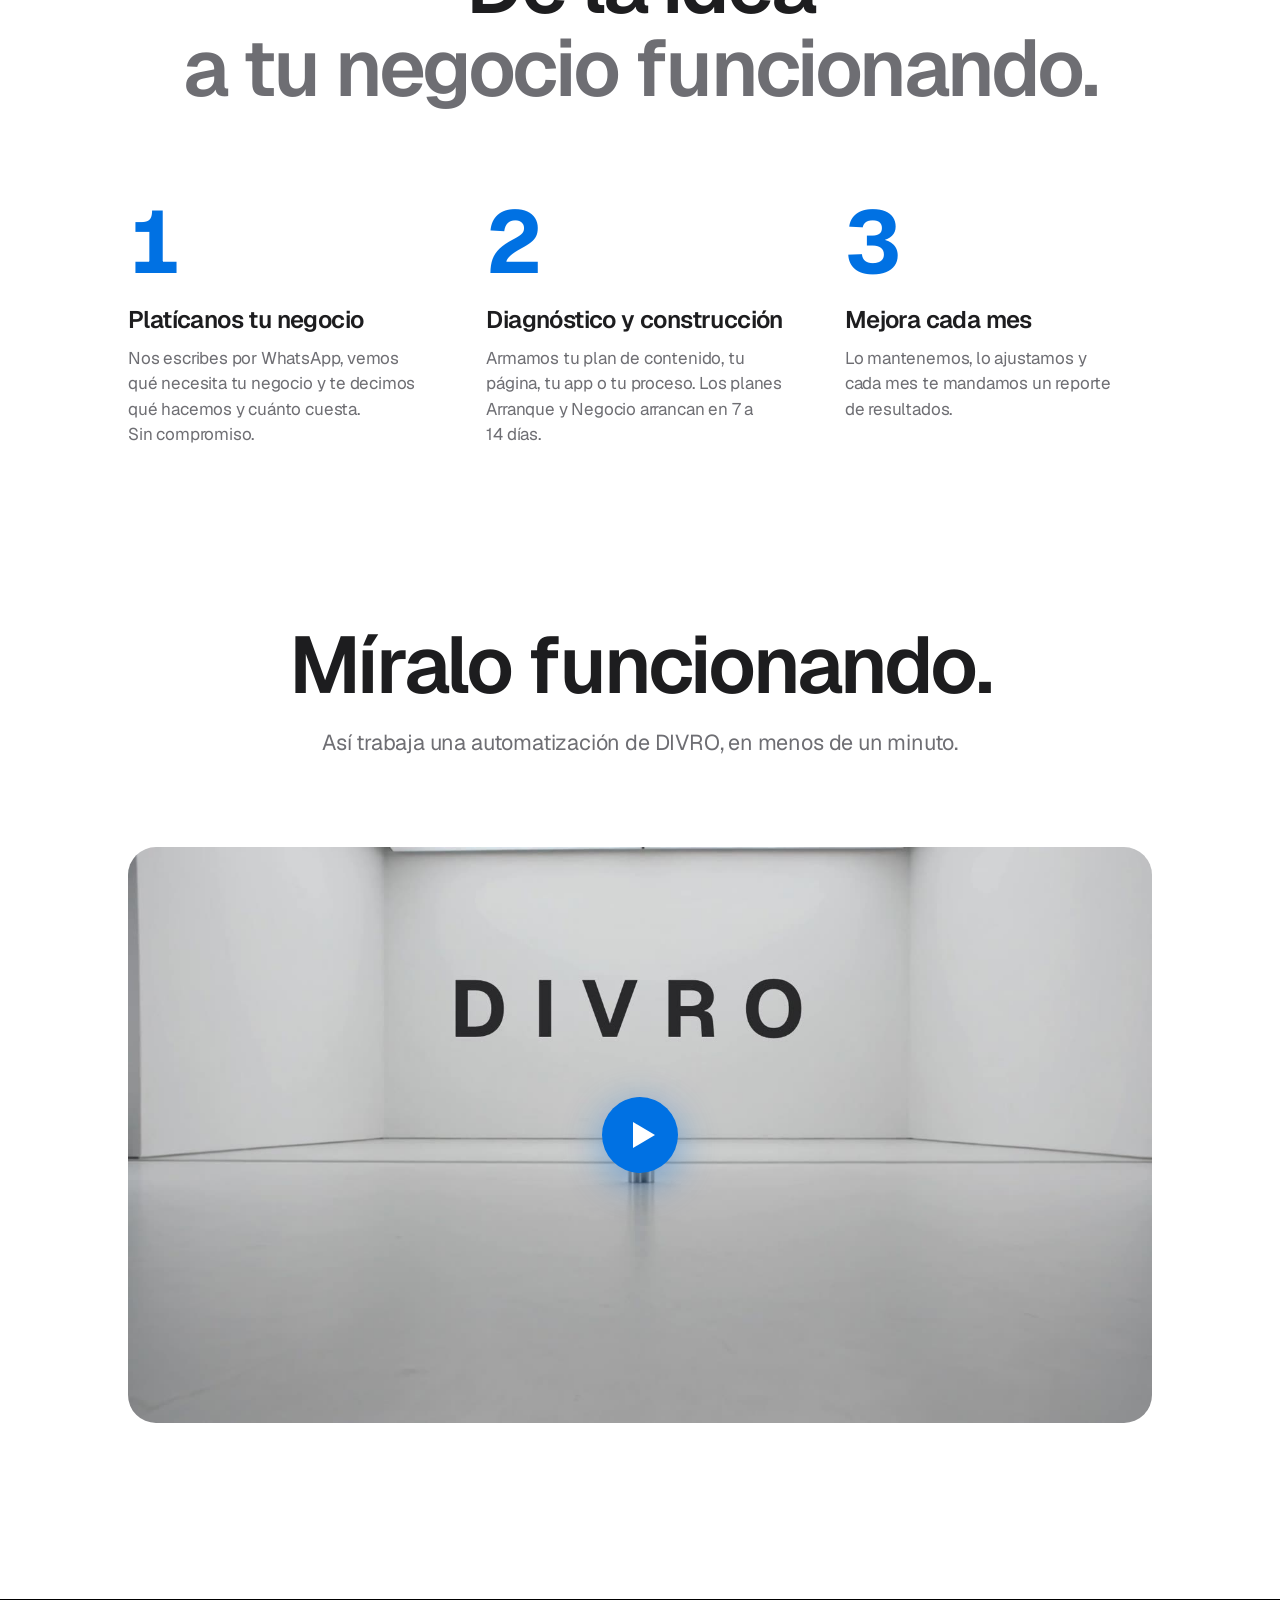
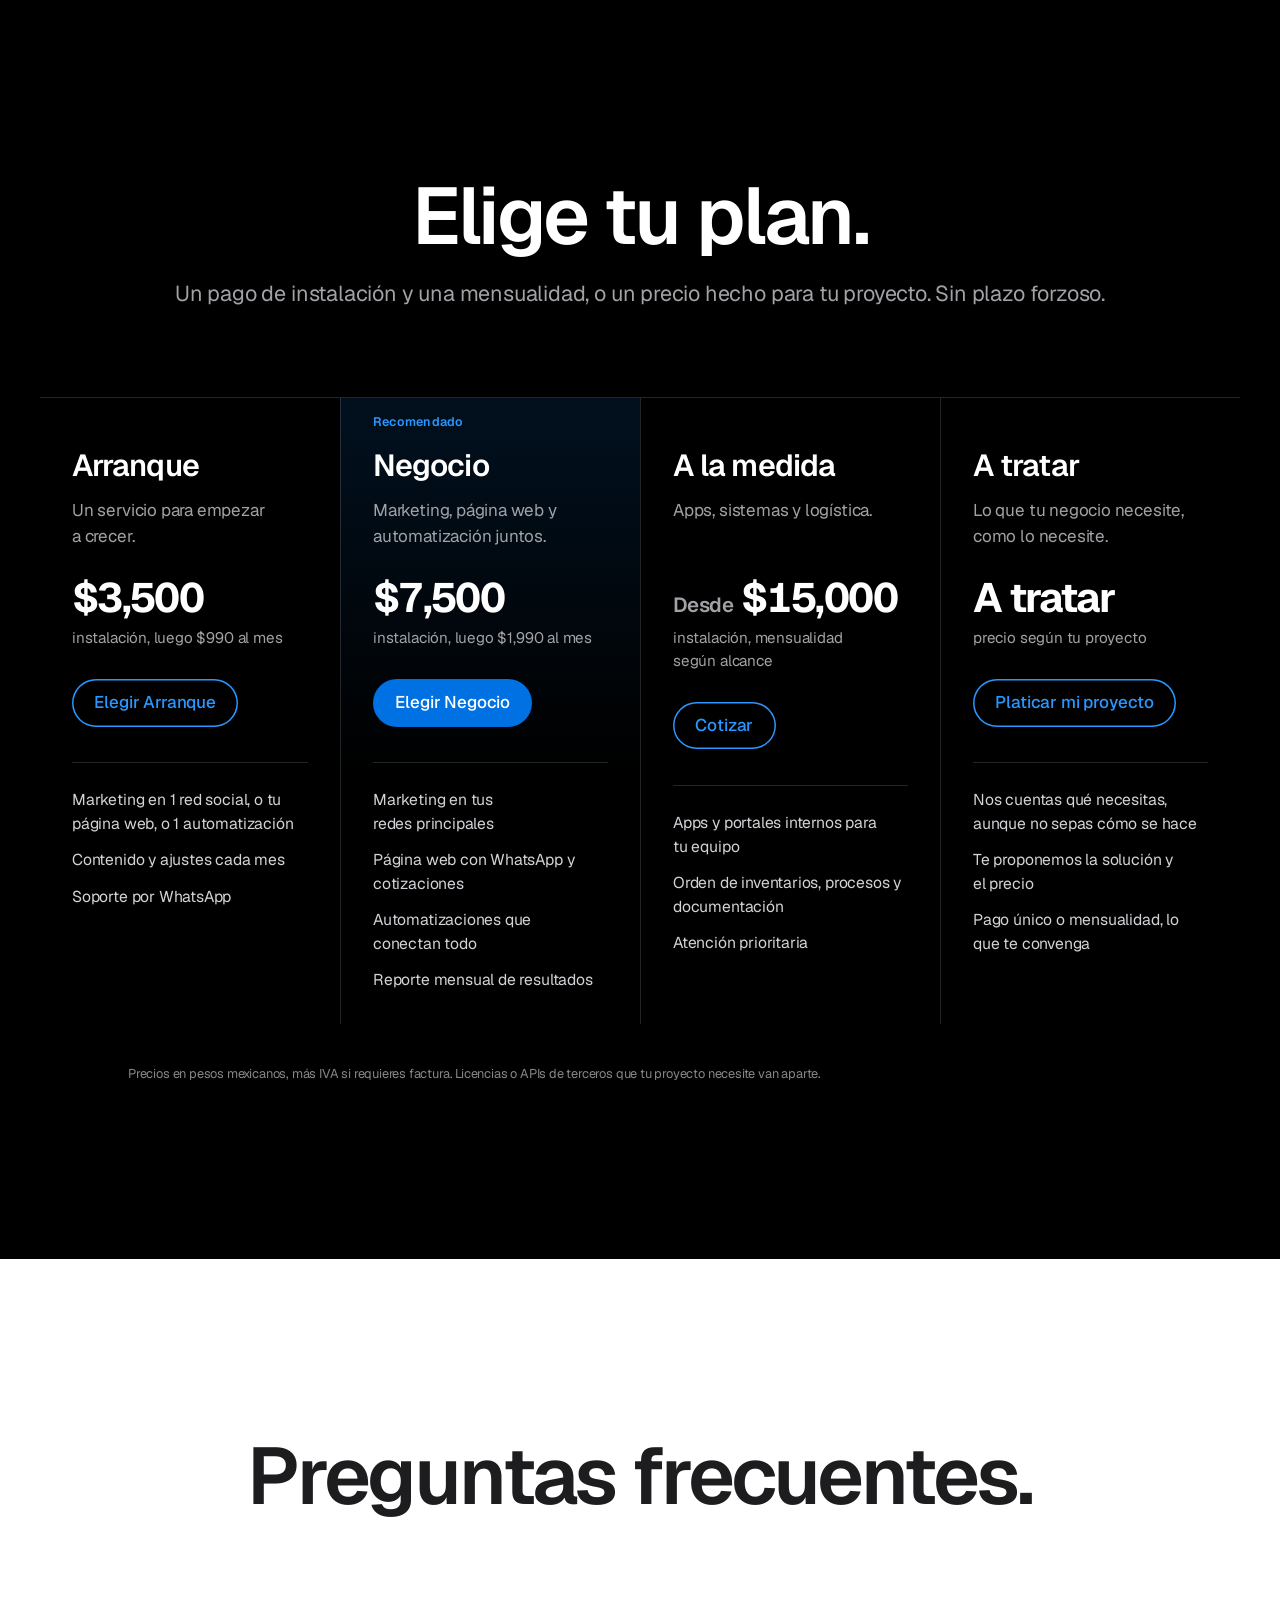
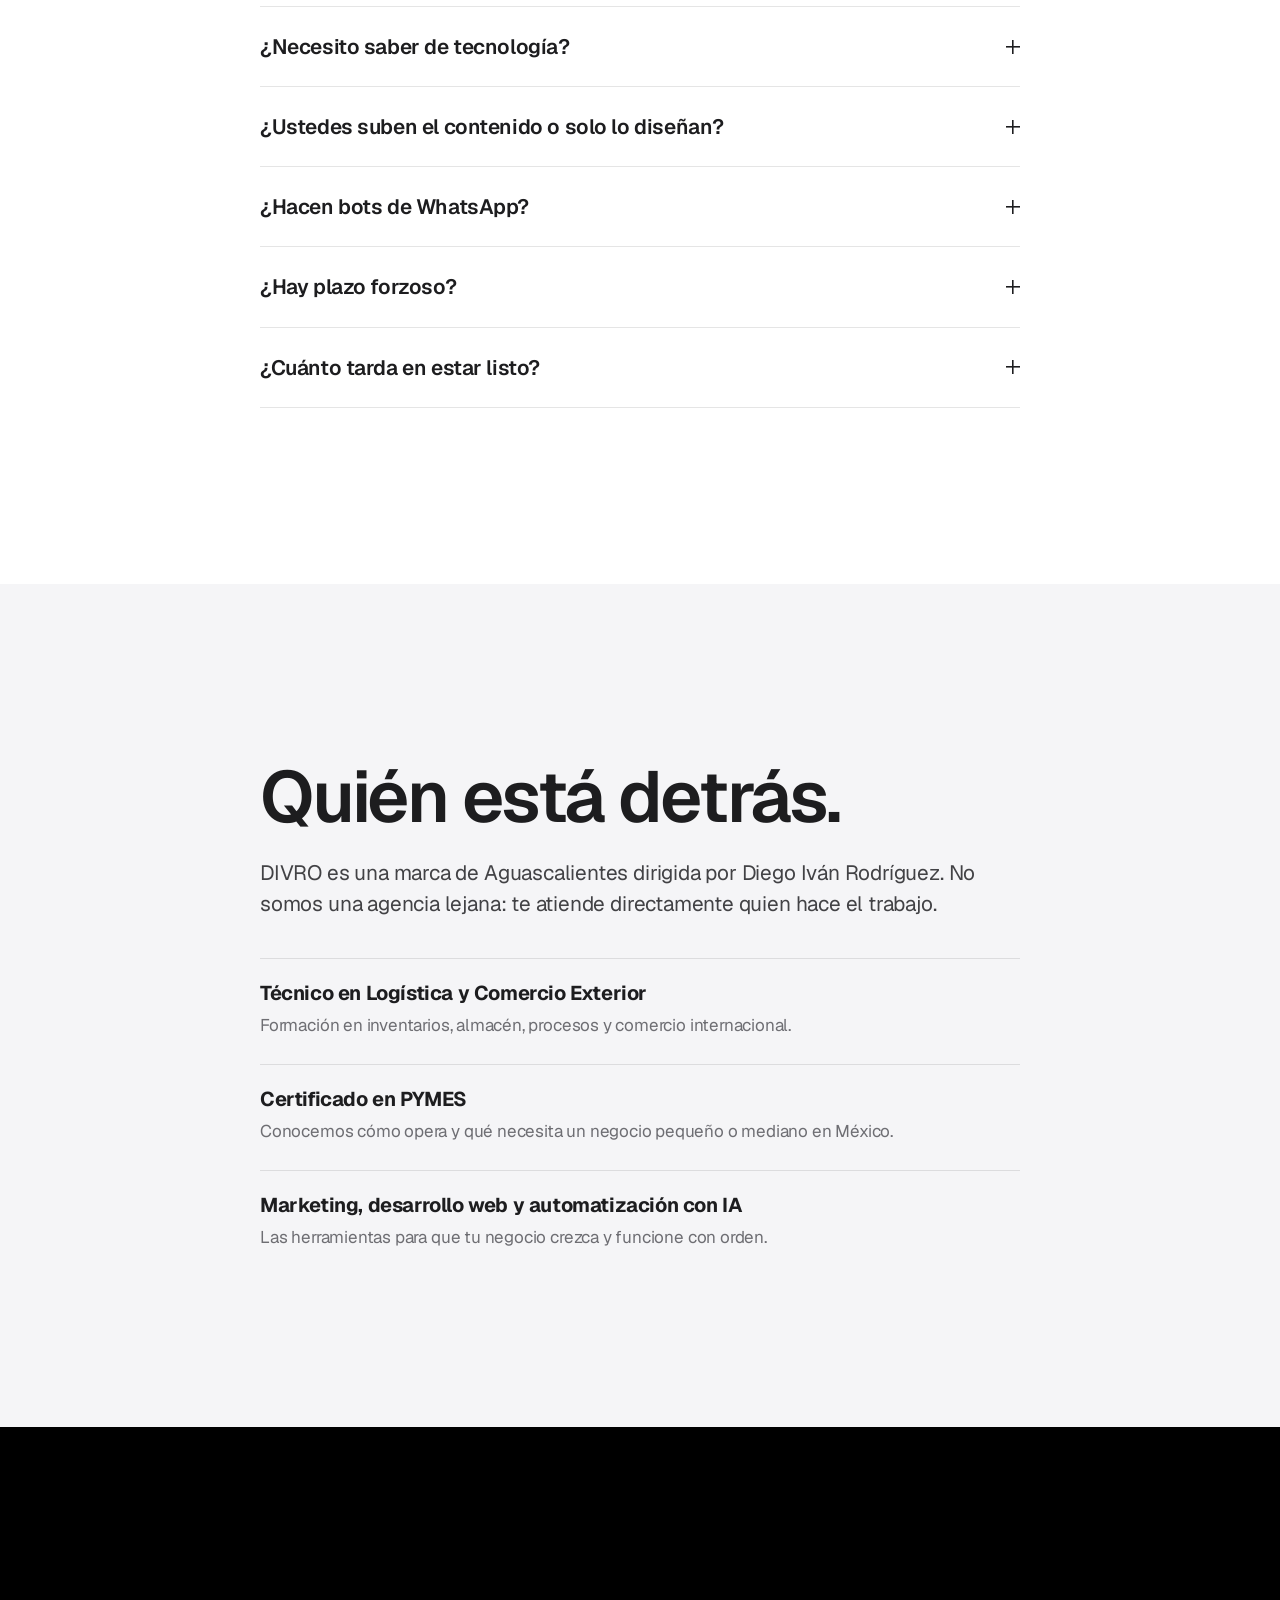
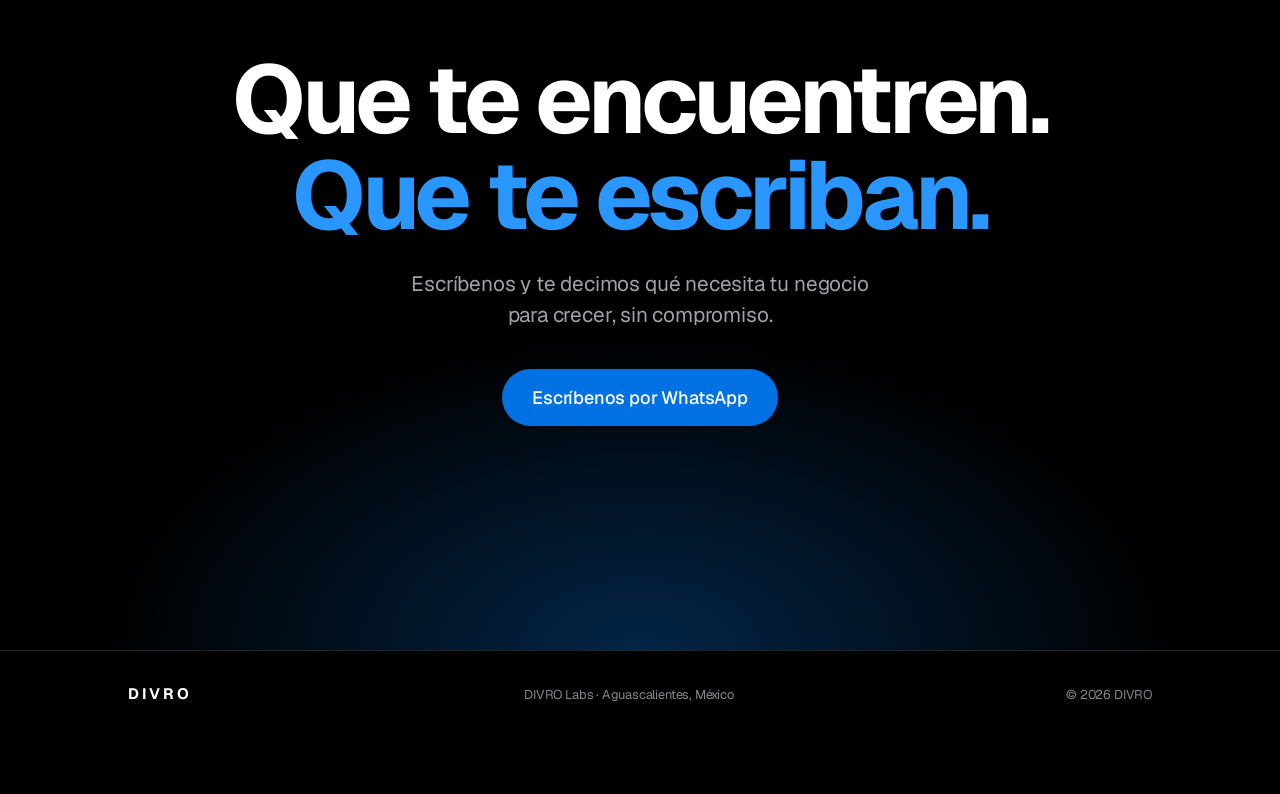
==== commit fad036e2: "Manifiesto en azul y blanco; pasos se marcan al hacer scroll en compu El texto del manifiesto quedab" ====
--- a/index.html
+++ b/index.html
@@ -70,7 +70,7 @@
 
     <!-- MANIFIESTO: el texto se enciende al hacer scroll -->
     <section class="manifesto" aria-label="Por qué DIVRO">
-      <div class="reveal-text"><p data-reveal-text>Tu negocio puede ser muy bueno y aun así nadie lo encuentra. Pocas publicaciones, una página que no existe o no vende, procesos en libretas. Con DIVRO te ven más, te escriben más y trabajas con orden.</p></div>
+      <div class="reveal-text"><p data-reveal-text data-blue="encuentra,publicaciones,página,libretas,DIVRO,ven,escriben,orden">Tu negocio puede ser muy bueno y aun así nadie lo encuentra. Pocas publicaciones, una página que no existe o no vende, procesos en libretas. Con DIVRO te ven más, te escriben más y trabajas con orden.</p></div>
     </section>
 
     <!-- FUNCIONES: scroll con teléfono fijo -->
